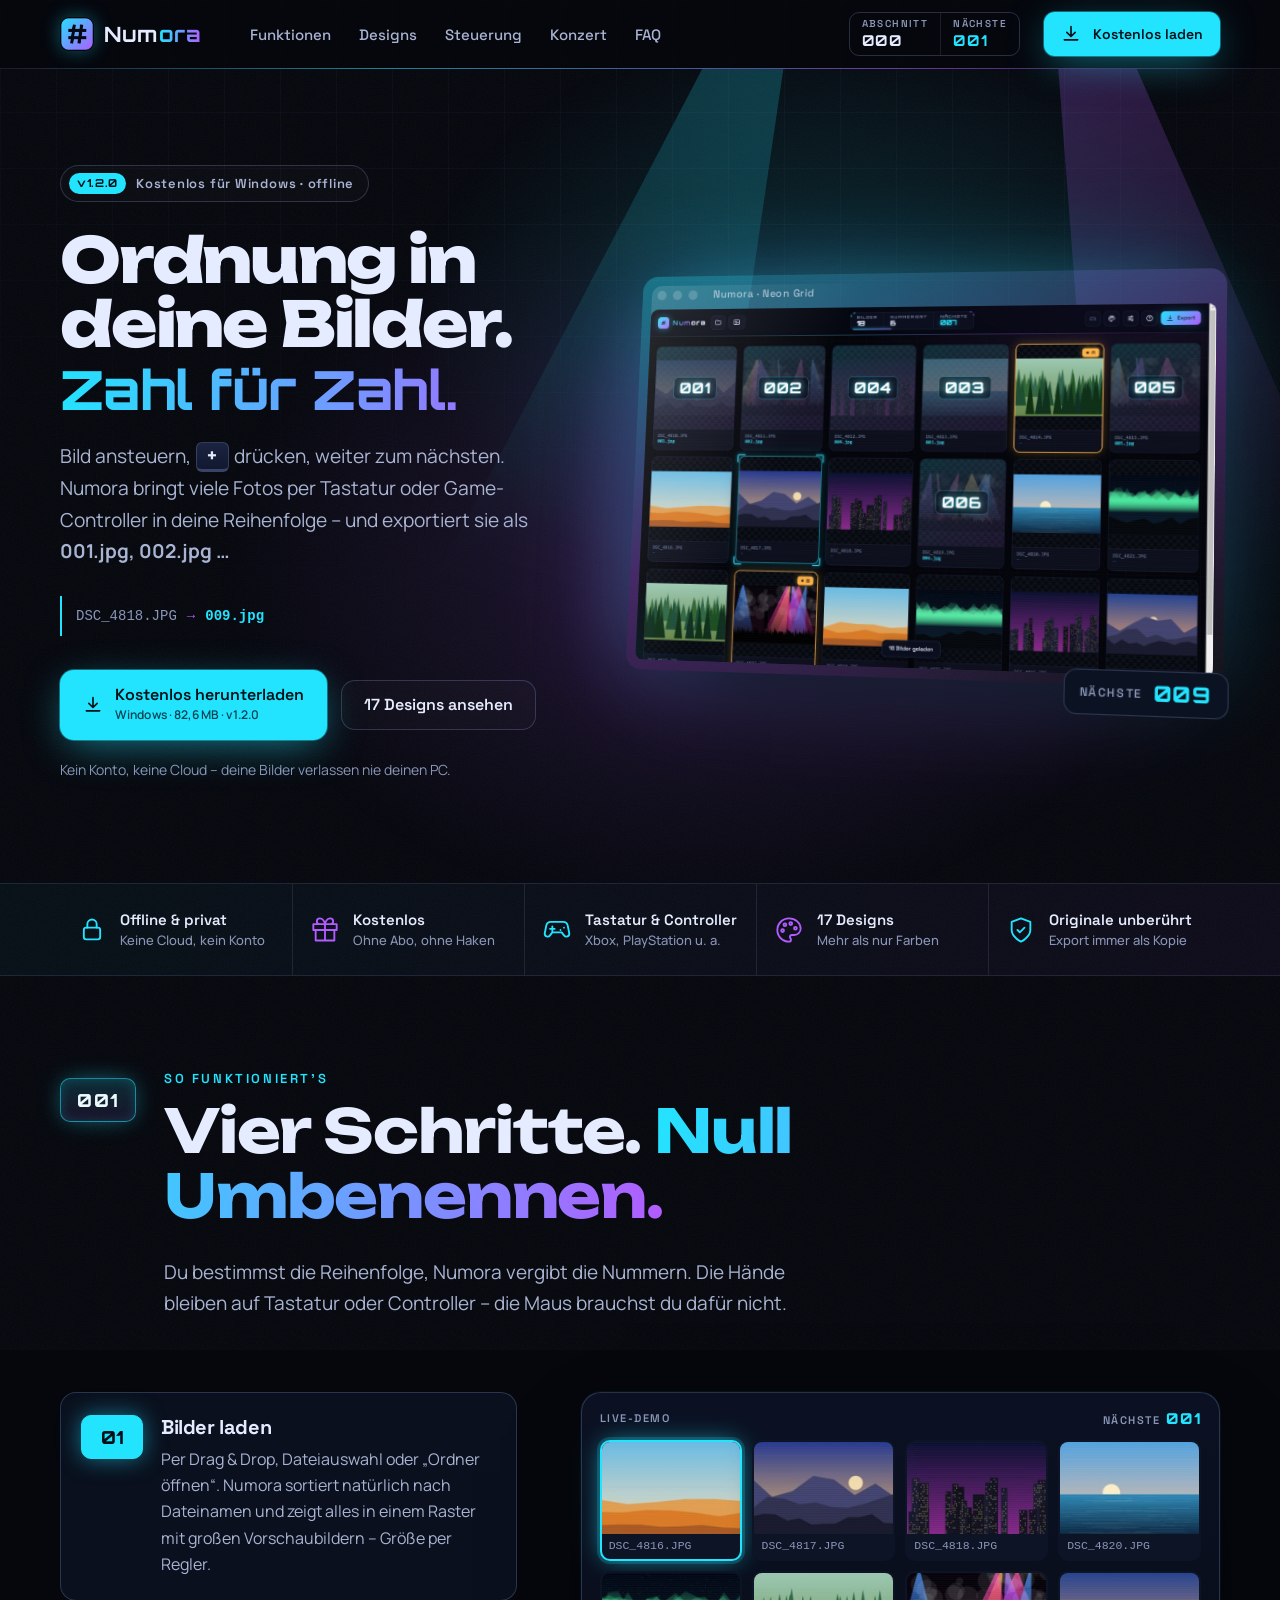
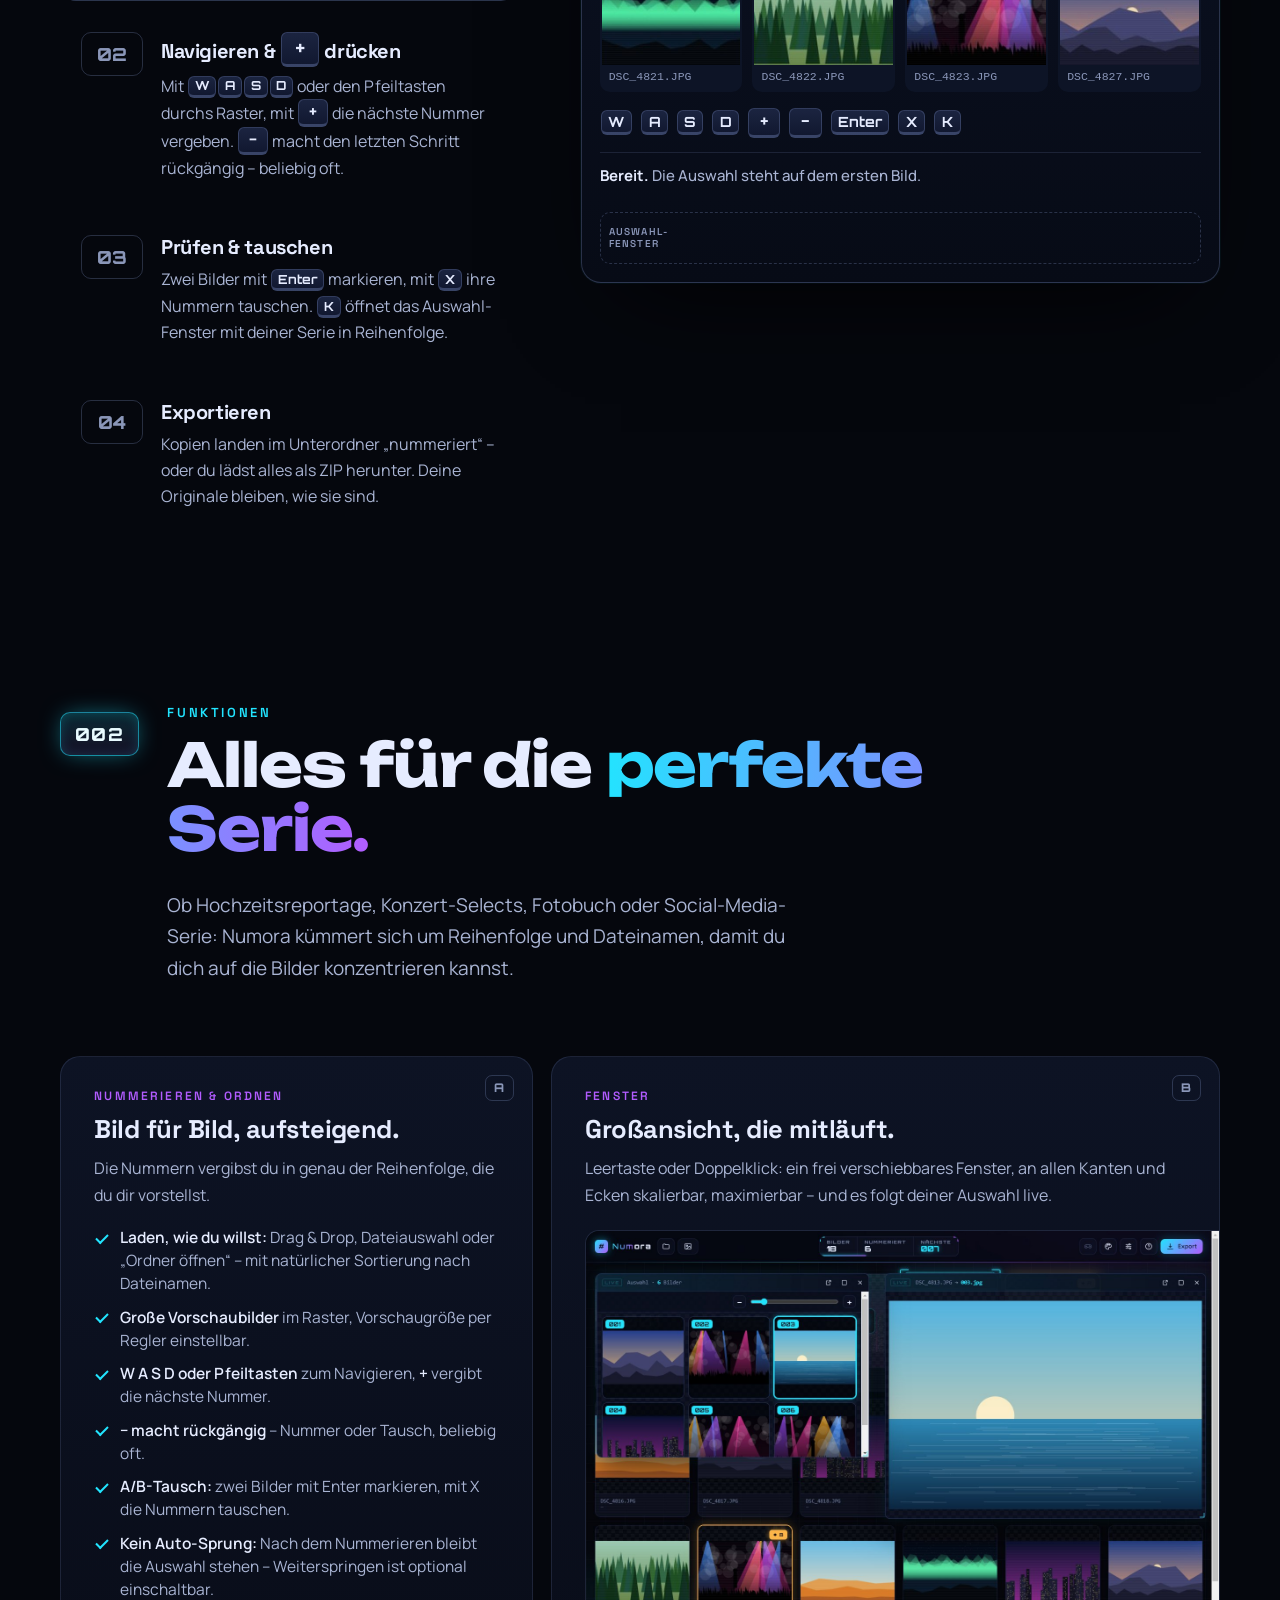
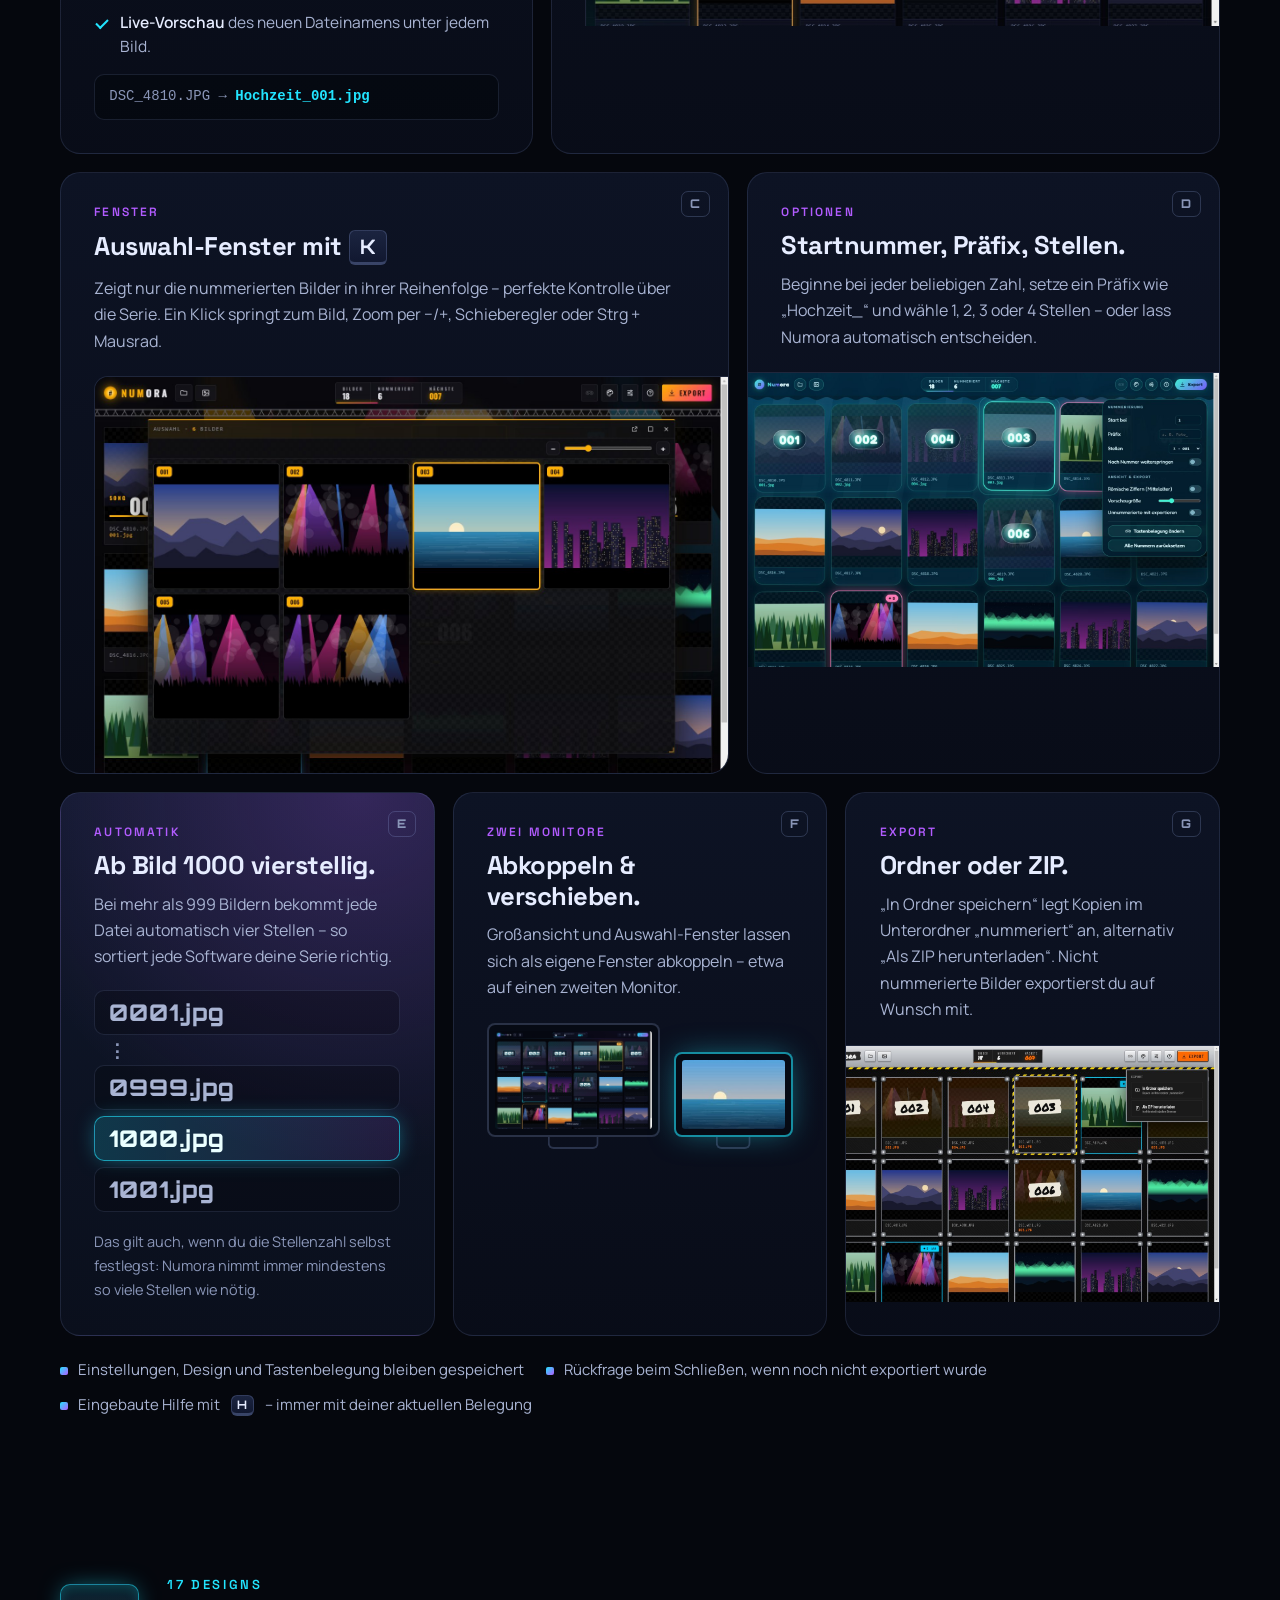
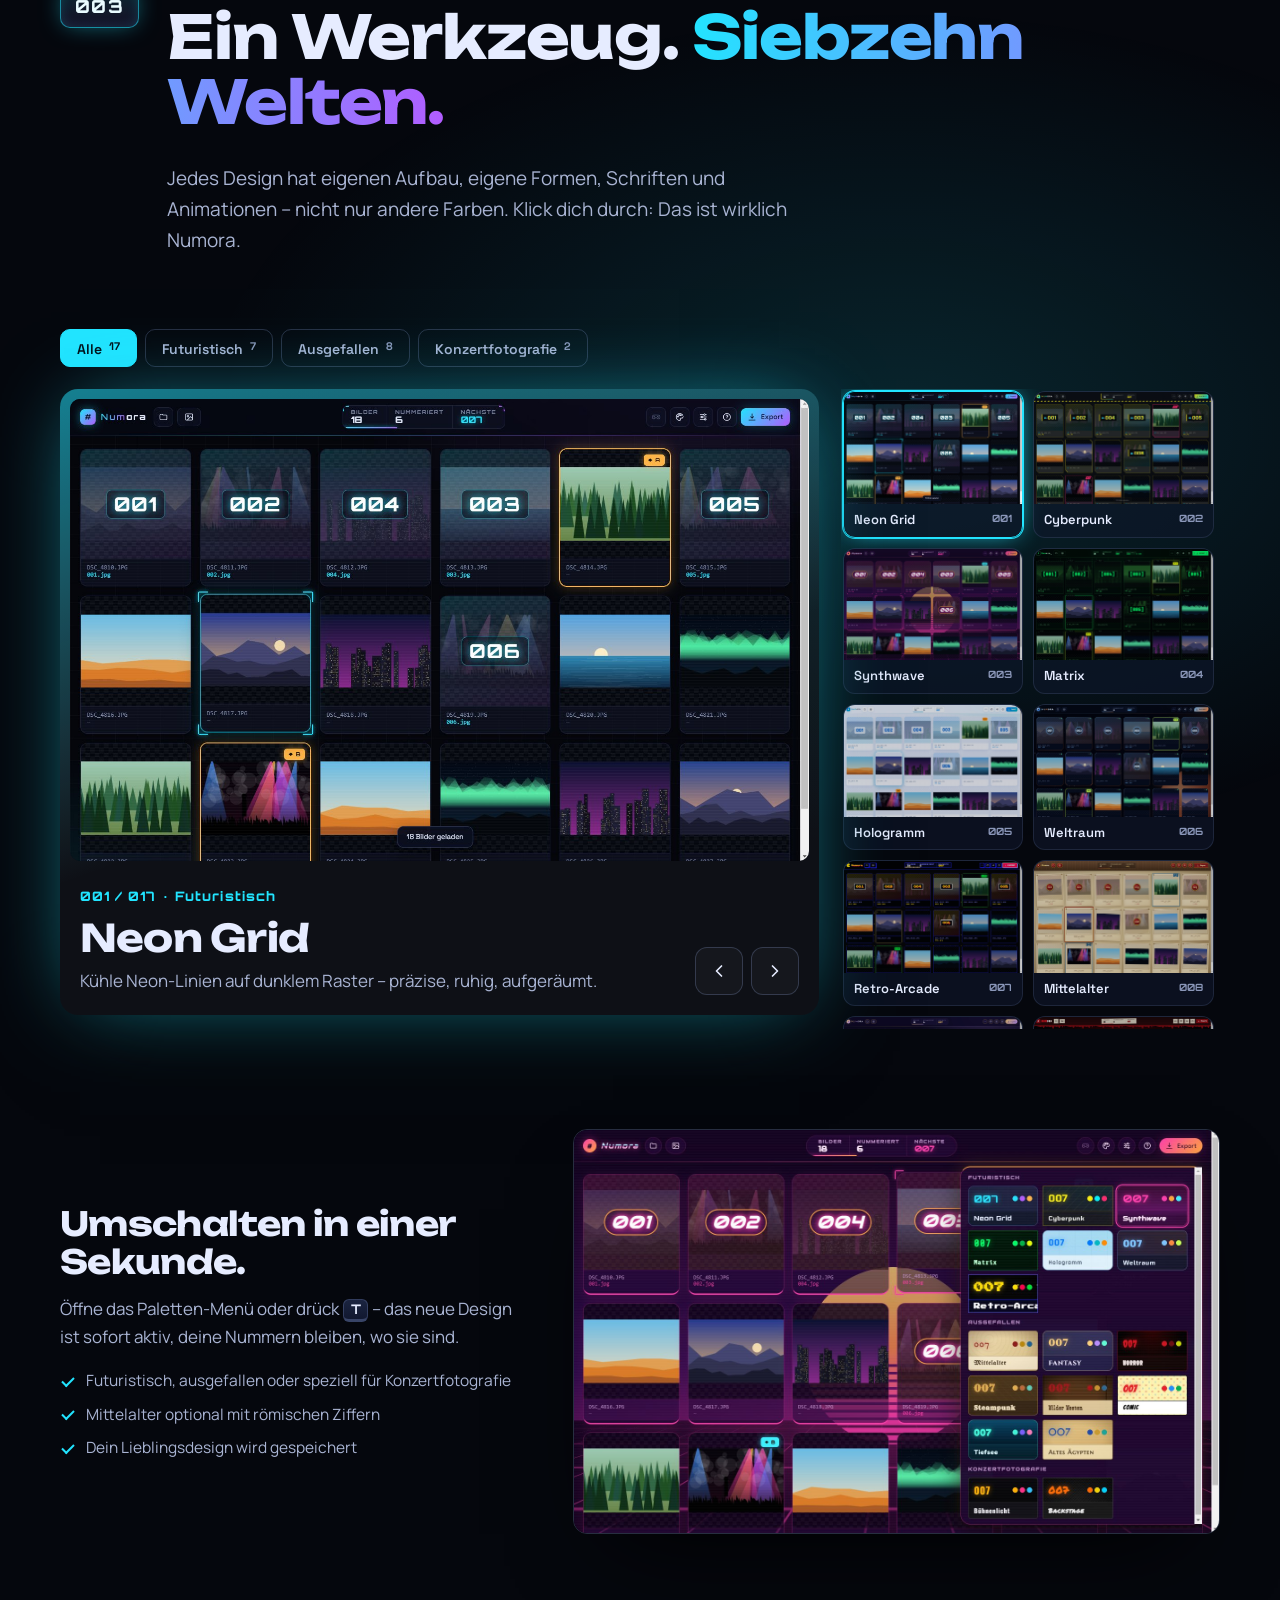
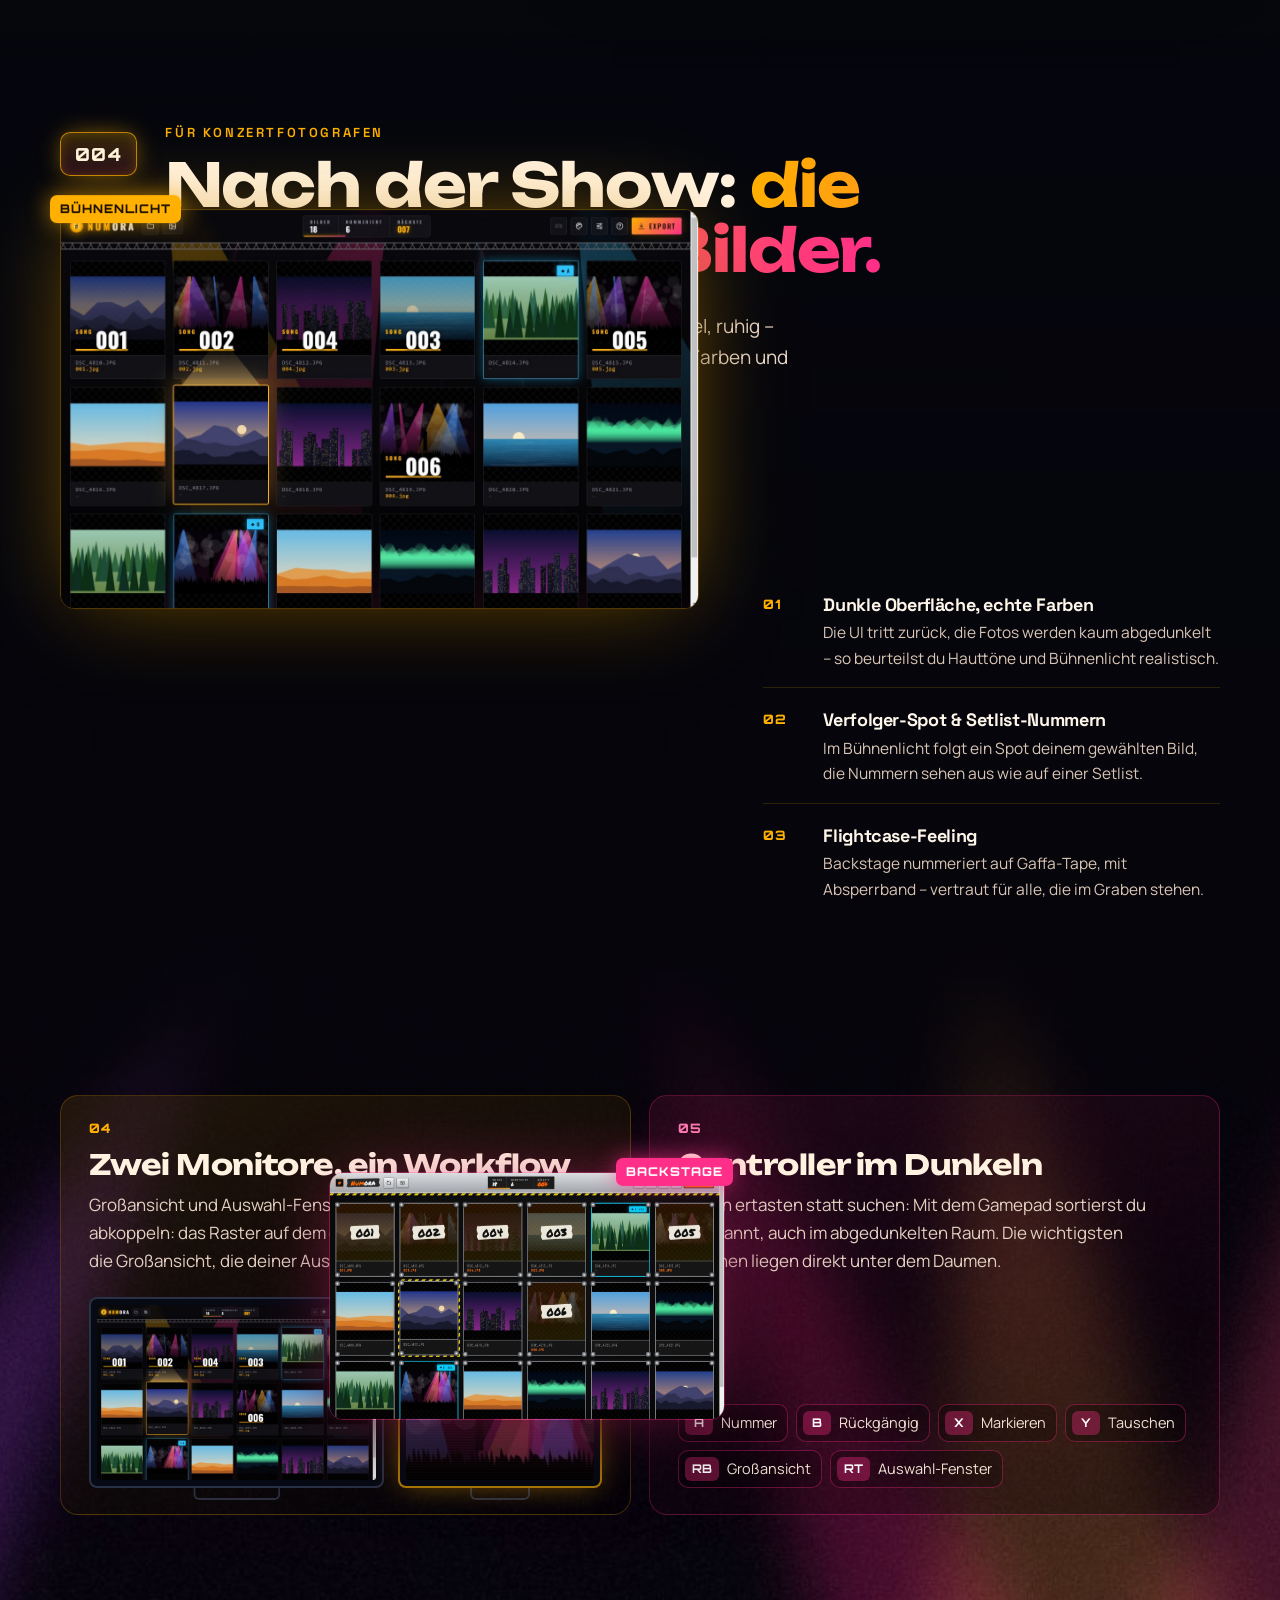
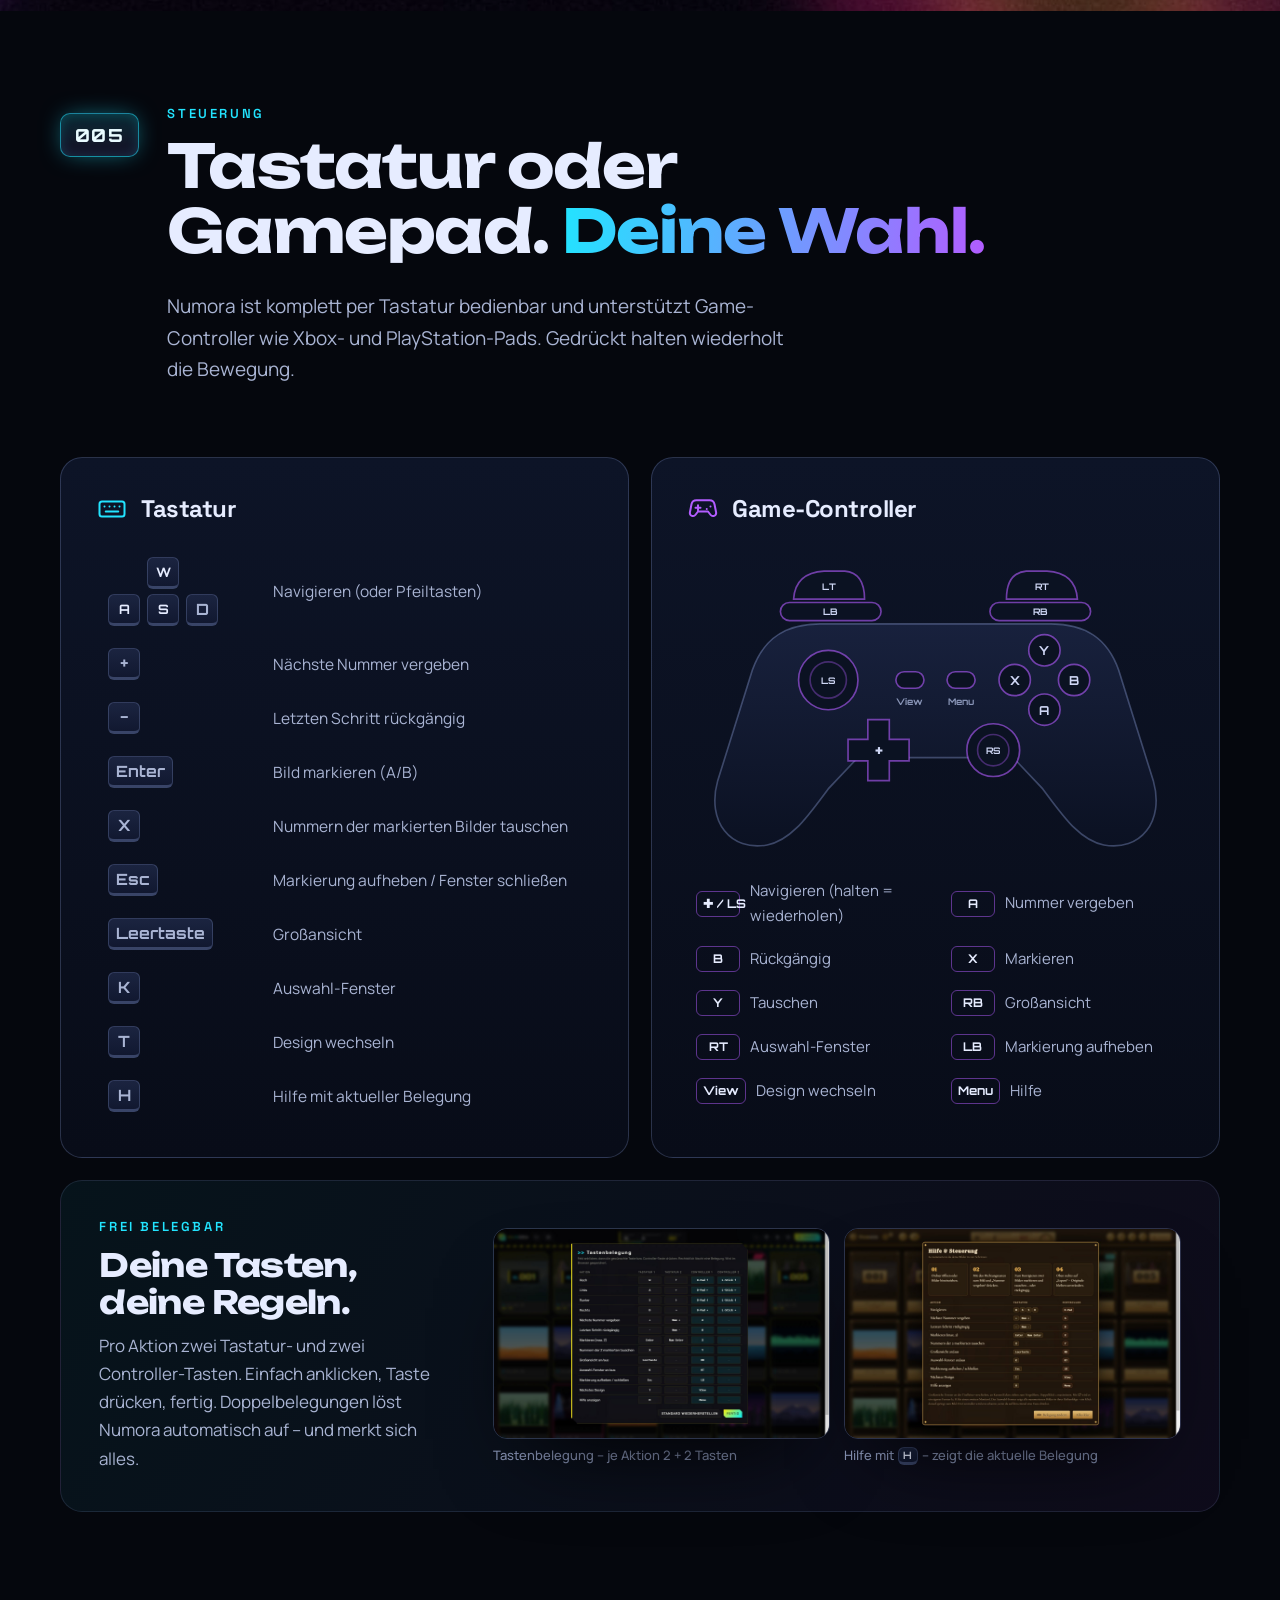
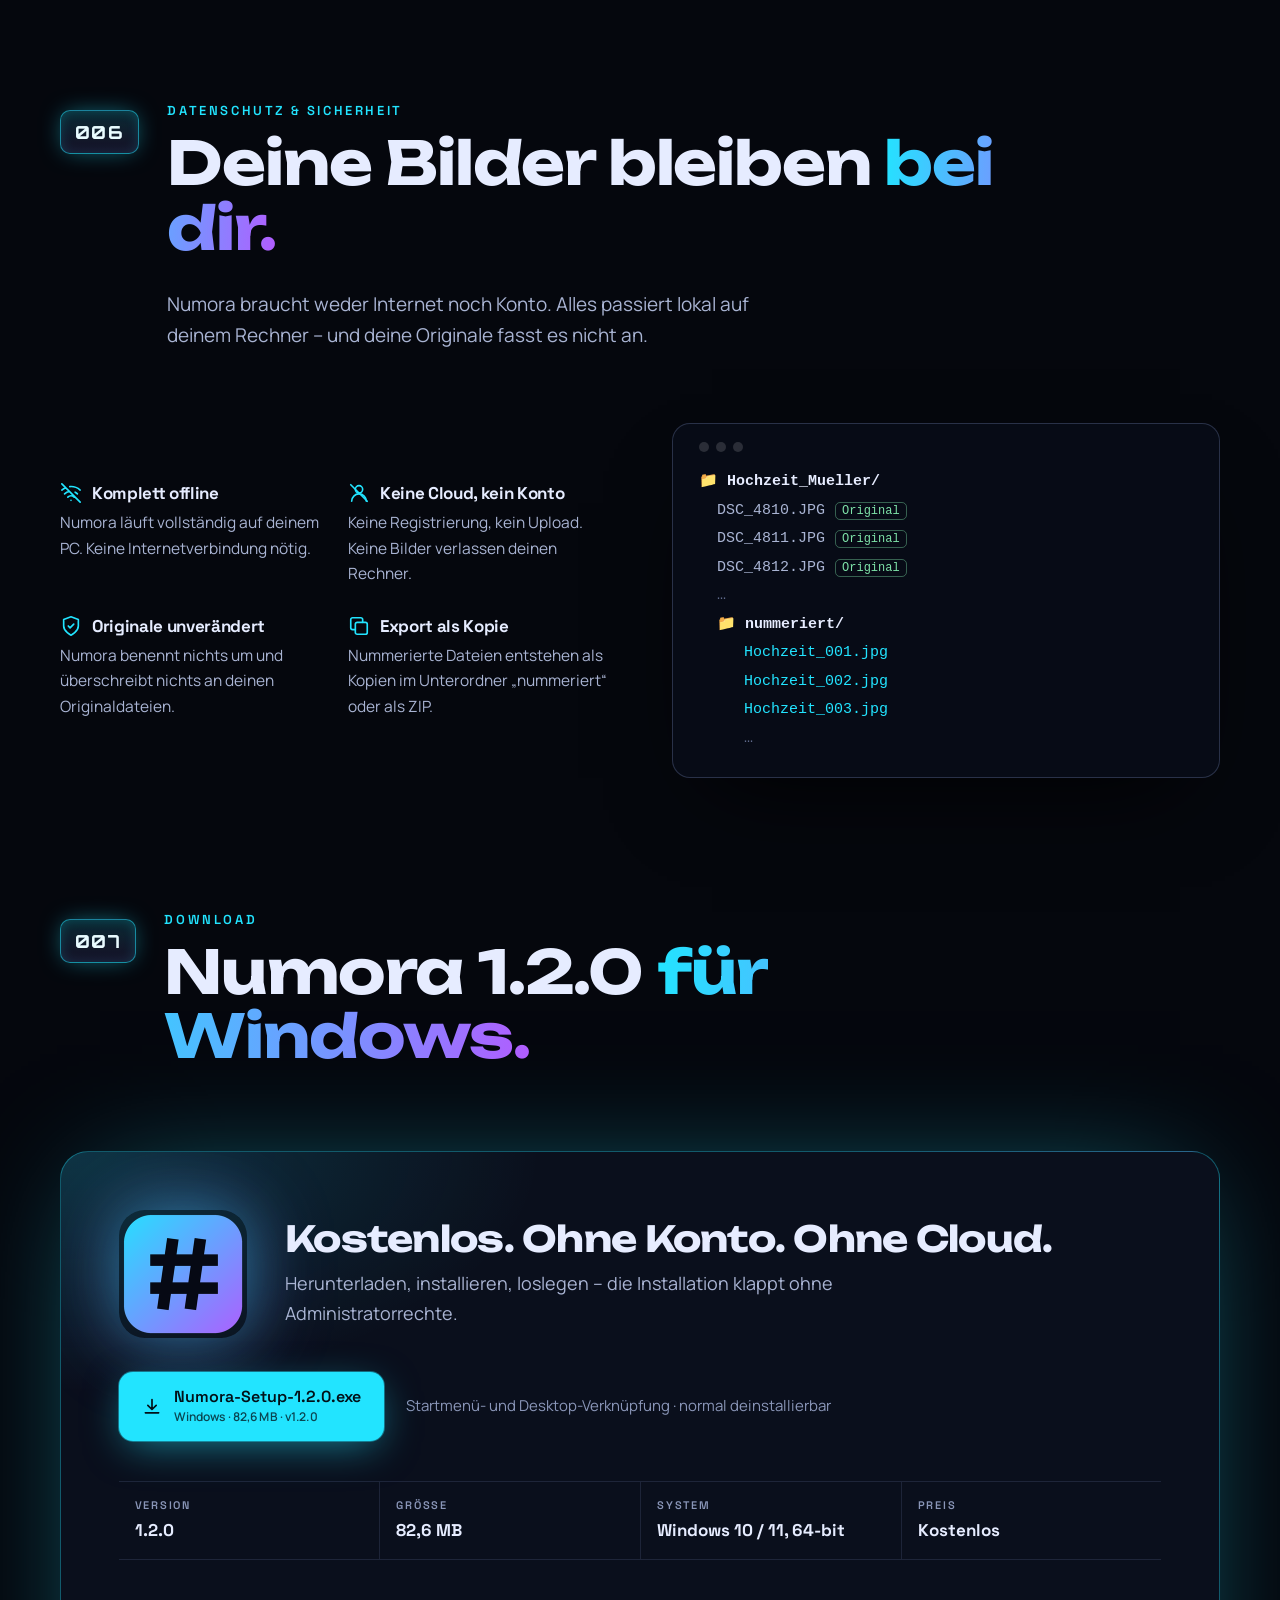
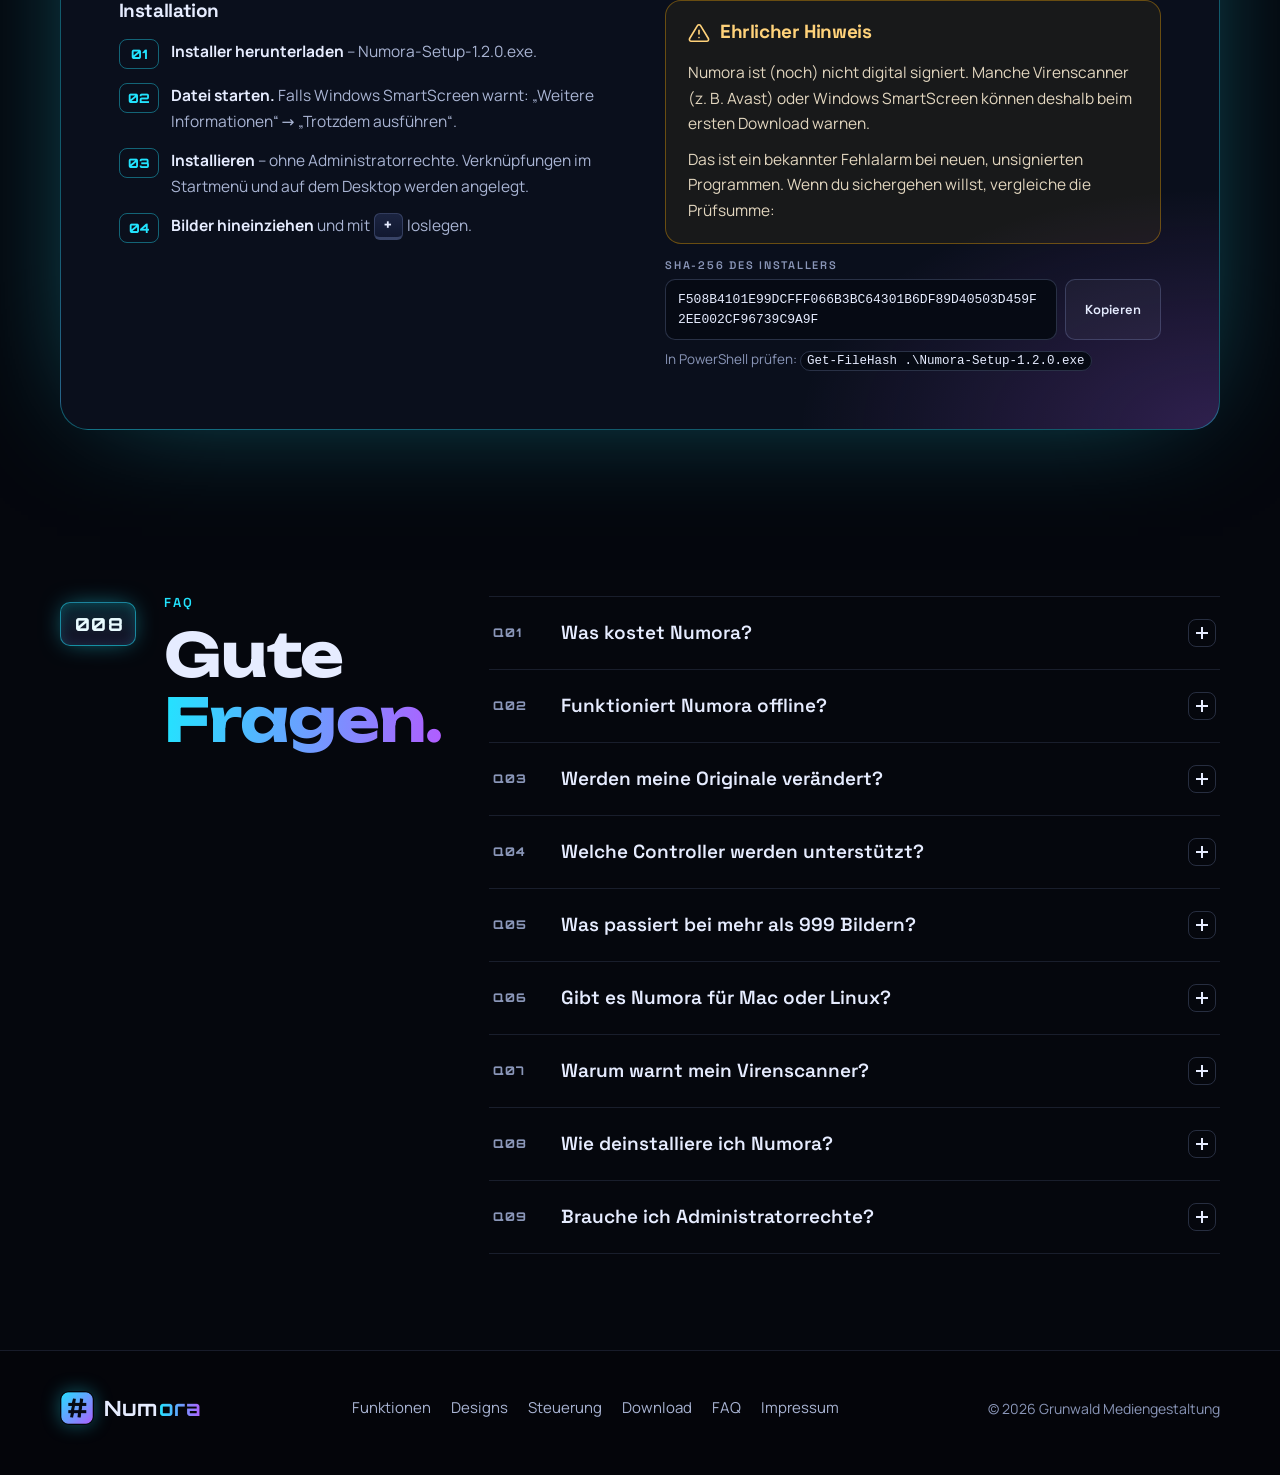
==== index.html @ a783e942 "Numora-Website mit Download und Design-Galerie Co-Authored-By: Claude Opus 5.5 <noreply@anthropic.co" ====
<!DOCTYPE html>
<html lang="de">
<head>
<meta charset="utf-8">
<meta name="viewport" content="width=device-width, initial-scale=1">
<title>Numora – Bilder per Tastatur & Controller nummerieren | Kostenlos für Windows</title>
<meta name="description" content="Numora bringt viele Bilder schnell per Tastatur oder Game-Controller in Reihenfolge und exportiert sie als 001.jpg, 002.jpg … Kostenlos, komplett offline, 17 Designs. Für Windows 10/11.">
<meta name="theme-color" content="#05070d">
<link rel="icon" type="image/png" href="assets/numora-icon.png">
<link rel="apple-touch-icon" href="assets/numora-icon.png">
<meta property="og:type" content="website">
<meta property="og:locale" content="de_DE">
<meta property="og:title" content="Numora – Ordnung in deine Bilder. Zahl für Zahl.">
<meta property="og:description" content="Bilder per Tastatur oder Game-Controller sortieren und durchnummerieren. Kostenlos, offline, 17 Designs – für Windows.">
<meta property="og:image" content="https://khoron-ip.github.io/numora/assets/screens/design-neon.jpg">
<meta property="og:image:width" content="1440">
<meta property="og:image:height" content="900">
<meta name="twitter:card" content="summary_large_image">
<link href="assets/fonts/fonts.css" rel="stylesheet">
<script>document.documentElement.classList.add('js')</script>
<style>
:root{
  --bg:#05070d; --bg2:#0a0f1c; --bg3:#0f1628;
  --ink:#e6ecff; --mute:#8a96b8; --mute2:#a9b4d3;
  --line:rgba(150,170,230,.14); --line2:rgba(150,170,230,.24);
  --cyan:#22e4ff; --lila:#b25cff; --amber:#ffb000; --mag:#ff2e88;
  --glass:rgba(16,24,44,.55);
  --f-disp:"Unbounded",system-ui,sans-serif;
  --f-head:"Space Grotesk",system-ui,sans-serif;
  --f-num:"Orbitron",ui-monospace,monospace;
  --f-body:"Manrope",system-ui,sans-serif;
  --wrap:1240px; --gut:clamp(16px,4vw,40px);
  --ease:cubic-bezier(.2,.8,.2,1);
}
*,*::before,*::after{box-sizing:border-box}
html{scroll-behavior:smooth;scroll-padding-top:84px;-webkit-text-size-adjust:100%}
body{margin:0;background:var(--bg);color:var(--ink);font:400 17px/1.65 var(--f-body);overflow-x:hidden;-webkit-font-smoothing:antialiased}
img{max-width:100%;height:auto;display:block}
a{color:inherit}
h1,h2,h3,h4{margin:0;font-weight:700;line-height:1.08;letter-spacing:-.02em}
p{margin:0}
ul,ol{margin:0;padding:0;list-style:none}
:focus-visible{outline:2px solid var(--cyan);outline-offset:3px;border-radius:6px}
.skip{position:absolute;left:-9999px;top:8px;background:var(--cyan);color:#001;padding:8px 14px;border-radius:8px;z-index:100;font-weight:700}
.skip:focus{left:12px}
.wrap{max-width:var(--wrap);margin:0 auto;padding:0 var(--gut)}
.sr{position:absolute;width:1px;height:1px;overflow:hidden;clip:rect(0 0 0 0);white-space:nowrap}

/* page atmosphere: fine grid + grain */
body::before{content:"";position:fixed;inset:0;pointer-events:none;z-index:0;
  background-image:linear-gradient(rgba(120,150,255,.045) 1px,transparent 1px),linear-gradient(90deg,rgba(120,150,255,.045) 1px,transparent 1px);
  background-size:56px 56px;mask-image:radial-gradient(ellipse 120% 80% at 50% 0%,#000 30%,transparent 85%)}
body::after{content:"";position:fixed;inset:-50%;pointer-events:none;z-index:1;opacity:.05;
  background-image:url("data:image/svg+xml,%3Csvg xmlns='http://www.w3.org/2000/svg' width='160' height='160'%3E%3Cfilter id='n'%3E%3CfeTurbulence type='fractalNoise' baseFrequency='.9' numOctaves='2' stitchTiles='stitch'/%3E%3C/filter%3E%3Crect width='100%25' height='100%25' filter='url(%23n)'/%3E%3C/svg%3E")}
main,header,footer{position:relative;z-index:2}

/* ---------- buttons ---------- */
.btn{display:inline-flex;align-items:center;gap:12px;text-decoration:none;font:600 16px/1 var(--f-head);border-radius:14px;padding:16px 22px;border:1px solid transparent;cursor:pointer;transition:transform .25s var(--ease),box-shadow .25s,background .25s,border-color .25s;white-space:nowrap}
.btn svg{width:20px;height:20px;flex:none}
.btn-dl{background:var(--cyan);color:#021018;box-shadow:0 0 0 1px rgba(34,228,255,.4),0 10px 40px -8px rgba(34,228,255,.55);position:relative;overflow:hidden}
.btn-dl::after{content:"";position:absolute;inset:0;background:linear-gradient(110deg,transparent 35%,rgba(255,255,255,.55) 50%,transparent 65%);transform:translateX(-120%);transition:transform .7s var(--ease)}
.btn-dl:hover{transform:translateY(-2px);box-shadow:0 0 0 1px rgba(34,228,255,.6),0 18px 50px -10px rgba(178,92,255,.7)}
.btn-dl:hover::after{transform:translateX(120%)}
.btn-dl:active{transform:translateY(0) scale(.98)}
.btn-dl .meta{display:block;font:600 12px/1.2 var(--f-body);opacity:.75;margin-top:5px;letter-spacing:.01em}
.btn-dl .lbl{display:flex;flex-direction:column;align-items:flex-start}
.btn-ghost{color:var(--ink);border-color:var(--line2);background:rgba(255,255,255,.02)}
.btn-ghost:hover{border-color:var(--lila);background:rgba(178,92,255,.08);transform:translateY(-2px)}
.btn-ghost:active{transform:none}

/* ---------- nav ---------- */
.nav{position:sticky;top:0;z-index:50;background:rgba(5,7,13,.86);border-bottom:1px solid var(--line)}
.nav::after{content:"";position:absolute;left:0;right:0;bottom:-1px;height:1px;background:linear-gradient(90deg,transparent,var(--cyan) 30%,var(--lila) 70%,transparent);opacity:.5}
.nav-in{display:flex;align-items:center;gap:24px;height:68px}
.logo{display:flex;align-items:center;gap:10px;text-decoration:none;font:700 21px/1 var(--f-num);letter-spacing:.04em}
.logo img{width:34px;height:34px;border-radius:9px;box-shadow:0 0 18px rgba(34,228,255,.35)}
.logo b{background:linear-gradient(90deg,var(--cyan),var(--lila));-webkit-background-clip:text;background-clip:text;color:transparent}
.nav-links{display:flex;gap:4px;margin-left:12px}
.nav-links a{text-decoration:none;font:500 15px/1 var(--f-head);color:var(--mute2);padding:10px 12px;border-radius:9px;transition:color .2s,background .2s}
.nav-links a:hover,.nav-links a.on{color:var(--ink);background:rgba(255,255,255,.05)}
.nav-links a.on{box-shadow:inset 0 -2px 0 var(--cyan)}
.counter{margin-left:auto;display:flex;border:1px solid var(--line2);border-radius:10px;overflow:hidden;font:600 10px/1 var(--f-head);letter-spacing:.14em;color:var(--mute);text-transform:uppercase}
.counter div{padding:6px 12px 7px}
.counter div+div{border-left:1px solid var(--line)}
.counter b{display:block;font:700 15px/1 var(--f-num);color:var(--ink);letter-spacing:.06em;margin-top:4px}
.counter .nx b{color:var(--cyan)}
.nav .btn{padding:11px 16px;font-size:14px;border-radius:11px}
.burger{display:none;margin-left:auto;background:none;border:1px solid var(--line2);color:var(--ink);border-radius:10px;width:44px;height:44px;cursor:pointer}
.burger span{display:block;width:18px;height:2px;background:currentColor;margin:4px auto;transition:transform .25s}
@media (max-width:1080px){.counter{display:none}.nav-in .btn{margin-left:auto}}
@media (max-width:880px){
  .js .nav-links{position:absolute;top:68px;left:0;right:0;flex-direction:column;background:#070a14;border-bottom:1px solid var(--line);padding:10px var(--gut) 18px;margin:0;display:none}
  .js .nav-links a{padding:14px 12px;font-size:17px}
  .js .nav.open .nav-links{display:flex}
  .js .burger{display:block;margin-left:0}
  .nav-in .btn{margin-left:auto}
  html:not(.js) .nav-in{flex-wrap:wrap;height:auto;padding-top:12px;padding-bottom:8px;row-gap:6px}
  html:not(.js) .nav-in>nav{order:3;width:100%}
  html:not(.js) .nav-links{margin:0;flex-wrap:wrap}
}
@media (max-width:440px){.nav .btn .t-long{display:none}.nav .btn{padding:11px 13px}.nav-in{gap:12px}}

/* ---------- section scaffolding & self-numbering ---------- */
section{position:relative}
.sec{padding:clamp(60px,7.5vw,100px) 0}
.sec-head{display:grid;grid-template-columns:auto 1fr;gap:10px 28px;align-items:start;margin-bottom:clamp(40px,6vw,72px);max-width:980px}
.sec-no{grid-row:span 2;font:800 clamp(15px,1.6vw,18px)/1 var(--f-num);letter-spacing:.08em;color:#e9fbff;padding:12px 14px;border-radius:10px;border:1px solid rgba(34,228,255,.55);background:linear-gradient(180deg,rgba(34,228,255,.16),rgba(178,92,255,.10));box-shadow:0 0 24px -6px rgba(34,228,255,.6),inset 0 0 12px rgba(34,228,255,.18);margin-top:6px;min-width:76px;text-align:center}
.js .sec-no{opacity:0;transform:translateY(-40px) scale(1.4)}
.js .sec-no.in{animation:stamp .7s var(--ease) forwards}
@keyframes stamp{0%{opacity:0;transform:translateY(-40px) scale(1.4)}60%{opacity:1;transform:translateY(3px) scale(.96)}100%{opacity:1;transform:none}}
.kicker{font:600 13px/1 var(--f-head);text-transform:uppercase;letter-spacing:.2em;color:var(--cyan);margin-bottom:14px;display:block}
.sec-head h2{font-family:var(--f-disp);font-size:clamp(32px,5vw,60px);font-weight:700}
.sec-head p{color:var(--mute2);font-size:clamp(17px,1.5vw,19px);max-width:640px;margin-top:18px}
@media (max-width:560px){.sec-head{grid-template-columns:minmax(0,1fr)}.sec-no{grid-row:auto;justify-self:start}}
.grad{background:linear-gradient(95deg,var(--cyan),var(--lila));-webkit-background-clip:text;background-clip:text;color:transparent}

.js .rv{opacity:0;transform:translateY(28px);transition:opacity .9s var(--ease),transform .9s var(--ease)}
.js .rv.in{opacity:1;transform:none}
.rv.d1{transition-delay:.08s}.rv.d2{transition-delay:.16s}.rv.d3{transition-delay:.24s}.rv.d4{transition-delay:.32s}

/* ---------- HERO ---------- */
.hero{padding:clamp(48px,8vw,96px) 0 clamp(60px,8vw,110px);overflow:hidden;--mx:65%;--my:30%}
.hero::before{content:"";position:absolute;inset:0;pointer-events:none;
  background:
    radial-gradient(600px 420px at var(--mx) var(--my),rgba(34,228,255,.16),transparent 70%),
    radial-gradient(700px 520px at calc(100% - var(--mx) + 20%) calc(var(--my) + 30%),rgba(178,92,255,.16),transparent 70%);
  transition:background .2s}
.beam{position:absolute;top:-120px;width:340px;height:900px;pointer-events:none;filter:blur(30px);opacity:.5;transform-origin:50% 0;mix-blend-mode:screen}
.beam.b1{left:48%;background:linear-gradient(180deg,rgba(34,228,255,.5),transparent 75%);clip-path:polygon(45% 0,55% 0,100% 100%,0 100%);transform:rotate(calc(18deg + var(--rot,0deg)))}
.beam.b2{left:70%;background:linear-gradient(180deg,rgba(178,92,255,.55),transparent 75%);clip-path:polygon(45% 0,55% 0,100% 100%,0 100%);transform:rotate(calc(-14deg - var(--rot,0deg)))}
.hero-grid{display:grid;grid-template-columns:minmax(0,11fr) minmax(0,13fr);gap:clamp(30px,4vw,56px);align-items:center;position:relative}
.eyebrow{display:inline-flex;align-items:center;gap:10px;font:600 13px/1 var(--f-head);letter-spacing:.06em;color:var(--mute2);border:1px solid var(--line2);border-radius:999px;padding:7px 14px 7px 8px;background:rgba(255,255,255,.02)}
.eyebrow i{font:700 11px/1 var(--f-num);font-style:normal;color:#021018;background:var(--cyan);padding:5px 8px;border-radius:999px;letter-spacing:.06em}
.hero h1{font-family:var(--f-disp);font-weight:800;font-size:clamp(38px,4.9vw,70px);line-height:1.02;letter-spacing:-.035em;margin:26px 0 24px}
.hero h1 .l2{display:block;font-family:var(--f-num);font-weight:800;letter-spacing:-.01em;font-size:.86em;margin-top:.12em}
.hero .lead{font-size:clamp(17px,1.5vw,20px);color:var(--mute2);max-width:520px}
.hero .lead kbd{font-size:1em;min-width:1.7em;height:1.55em;vertical-align:.05em}
.k.sym{font-family:var(--f-head);font-weight:700;font-size:1em}
.keys .k.sym,.kb li .k.sym{font-size:17px}
.ticker{margin:28px 0 34px;display:flex;align-items:center;gap:12px;font:500 14px/1 ui-monospace,Consolas,monospace;color:var(--mute);height:40px;border-left:2px solid var(--cyan);padding-left:14px;max-width:440px}
.ticker .win{position:relative;height:22px;overflow:hidden;flex:1}
.ticker .row{display:flex;gap:10px;align-items:center;height:22px;white-space:nowrap}
.ticker .row .to{color:var(--cyan);font-weight:700}
.ticker .row .ar{color:var(--lila)}
.js .ticker .rows{transition:transform .55s var(--ease)}
.cta-row{display:flex;flex-wrap:wrap;gap:14px;align-items:center}
.cta-note{margin-top:18px;font-size:14px;color:var(--mute)}

.stage{perspective:1600px;position:relative}
.frame{position:relative;border-radius:16px;padding:10px;background:linear-gradient(160deg,rgba(34,228,255,.35),rgba(178,92,255,.25) 50%,rgba(255,255,255,.04));
  transform:rotateY(-11deg) rotateX(6deg) rotateZ(.5deg);transform-style:preserve-3d;transition:transform .5s var(--ease);
  box-shadow:0 60px 120px -40px rgba(0,0,0,.9),0 0 90px -20px rgba(34,228,255,.45),-40px 40px 120px -40px rgba(178,92,255,.5)}
.frame-bar{display:flex;align-items:center;gap:7px;padding:4px 6px 10px}
.frame-bar span{width:10px;height:10px;border-radius:50%;background:rgba(255,255,255,.18)}
.frame-bar em{font:600 11px/1 var(--f-head);color:rgba(230,236,255,.6);font-style:normal;margin-left:10px;letter-spacing:.05em}
.frame .shot{position:relative;border-radius:8px;overflow:hidden;background:#0a0f1c}
.frame .shot img{width:100%}
.frame::after{content:"";position:absolute;inset:10px;border-radius:10px;pointer-events:none;background:linear-gradient(115deg,rgba(255,255,255,.14),transparent 30%)}
.drop{position:absolute;top:54.4%;width:9.4%;transform:translate(-50%,-50%);font:800 clamp(9px,1.45vw,21px)/1 var(--f-num);color:#eaffff;text-align:center;padding:.55em 0;border-radius:.45em;border:1px solid rgba(34,228,255,.75);background:rgba(8,20,32,.82);box-shadow:0 0 18px rgba(34,228,255,.65),inset 0 0 10px rgba(34,228,255,.25);letter-spacing:.04em}
.drop.d7{left:8.9%}.drop.d8{left:25.1%}.drop.d9{left:41.3%}
.js .drop{opacity:0;animation:fall 7.5s var(--ease) infinite}
.js .drop.d8{animation-delay:.6s}.js .drop.d9{animation-delay:1.2s}
@keyframes fall{0%{opacity:0;transform:translate(-50%,-260%) scale(1.5)}9%{opacity:1;transform:translate(-50%,-42%) scale(.95)}13%{transform:translate(-50%,-50%) scale(1)}78%{opacity:1;transform:translate(-50%,-50%)}88%,100%{opacity:0;transform:translate(-50%,-50%) scale(.9)}}
.next-chip{position:absolute;right:-6px;bottom:-26px;display:flex;align-items:center;gap:10px;background:#0b1222;border:1px solid var(--line2);border-radius:12px;padding:10px 14px;font:600 11px/1 var(--f-head);letter-spacing:.14em;text-transform:uppercase;color:var(--mute);box-shadow:0 20px 50px -20px #000;transform:translateZ(60px)}
.next-chip b{font:800 20px/1 var(--f-num);color:var(--cyan);letter-spacing:.04em}
@media (max-width:980px){
  .hero-grid{grid-template-columns:minmax(0,1fr)}
  .stage{margin-top:20px}
  .frame{transform:rotateX(8deg) rotateY(-6deg)}
}

/* ---------- benefits strip ---------- */
.perks{border-top:1px solid var(--line);border-bottom:1px solid var(--line);background:linear-gradient(90deg,rgba(34,228,255,.04),rgba(178,92,255,.05))}
.perks ul{display:grid;grid-template-columns:repeat(5,1fr)}
.perks li{display:flex;align-items:center;gap:14px;padding:26px 18px;font:600 15px/1.3 var(--f-head)}
.perks li+li{border-left:1px solid var(--line)}
.perks svg{width:28px;height:28px;flex:none;stroke:var(--cyan);fill:none;stroke-width:1.6;stroke-linecap:round;stroke-linejoin:round}
.perks li:nth-child(even) svg{stroke:var(--lila)}
.perks small{display:block;font:500 13px/1.3 var(--f-body);color:var(--mute);margin-top:3px}
@media (max-width:1080px){.perks ul{grid-template-columns:repeat(3,1fr)}.perks li:nth-child(4){border-left:0}.perks li:nth-child(n+4){border-top:1px solid var(--line)}}
@media (max-width:640px){.perks ul{grid-template-columns:repeat(2,minmax(0,1fr))}.perks li{padding:20px 10px}.perks li:nth-child(odd){border-left:0}.perks li:nth-child(4){border-left:1px solid var(--line)}.perks li:nth-child(n+3){border-top:1px solid var(--line)}.perks li:last-child{grid-column:span 2}}

/* ---------- how it works ---------- */
.how-grid{display:grid;grid-template-columns:minmax(0,5fr) minmax(0,7fr);gap:clamp(30px,5vw,70px);align-items:start}
.steps{counter-reset:s;display:grid;gap:8px}
.step{display:grid;grid-template-columns:62px 1fr;gap:18px;padding:22px 20px;border-radius:16px;border:1px solid transparent;transition:background .3s,border-color .3s}
.step.on{background:var(--glass);border-color:var(--line2)}
.step .n{font:800 18px/1 var(--f-num);color:var(--mute);border:1px solid var(--line2);border-radius:10px;height:44px;display:grid;place-items:center;transition:all .3s}
.step.on .n{color:#021018;background:var(--cyan);border-color:var(--cyan);box-shadow:0 0 22px rgba(34,228,255,.5)}
.step h3{font:700 20px/1.25 var(--f-head);margin-bottom:6px}
.step p{color:var(--mute2);font-size:16px}
.k{display:inline-grid;place-items:center;min-width:1.9em;height:1.75em;padding:0 .45em;font:700 .78em/1 var(--f-num);color:var(--ink);background:linear-gradient(180deg,#1b2440,#111830);border:1px solid var(--line2);border-bottom-width:3px;border-radius:6px;vertical-align:.1em;margin:0 1px}

.demo{position:sticky;top:96px;border-radius:20px;border:1px solid var(--line2);background:linear-gradient(180deg,#0b1122,#070b16);padding:18px;box-shadow:0 40px 100px -40px rgba(0,0,0,.9),0 0 0 1px rgba(34,228,255,.05)}
.demo-top{display:flex;justify-content:space-between;align-items:center;margin-bottom:14px;font:600 11px/1 var(--f-head);letter-spacing:.14em;text-transform:uppercase;color:var(--mute)}
.demo-top b{font:800 15px/1 var(--f-num);color:var(--cyan);letter-spacing:.06em;margin-left:6px}
.demo-grid{display:grid;grid-template-columns:repeat(4,1fr);gap:10px}
.tile{position:relative;border-radius:10px;overflow:hidden;border:2px solid transparent;transition:border-color .2s,box-shadow .2s,transform .2s;background:#0d1426}
.tile img{aspect-ratio:3/2;object-fit:cover;width:100%}
.tile .num{position:absolute;inset:auto 0 0 0;top:0;display:grid;place-items:center;pointer-events:none}
.tile .num span{font:800 clamp(13px,1.8vw,22px)/1 var(--f-num);padding:.45em .6em;border-radius:8px;background:rgba(6,14,26,.85);border:1px solid rgba(34,228,255,.7);box-shadow:0 0 14px rgba(34,228,255,.5);color:#eaffff;animation:pop .35s var(--ease)}
@keyframes pop{0%{transform:scale(1.8) translateY(-14px);opacity:0}100%{transform:none;opacity:1}}
.tile.cur{border-color:var(--cyan);box-shadow:0 0 0 3px rgba(34,228,255,.18),0 0 26px -4px rgba(34,228,255,.7)}
.tile .mk{position:absolute;top:6px;right:6px;font:800 10px/1 var(--f-num);color:#1a1000;background:var(--amber);padding:4px 6px;border-radius:5px}
.tile.ma,.tile.mb{border-color:var(--amber)}
.tile .fn{display:block;font:500 11.5px/1 ui-monospace,Consolas,monospace;color:var(--mute);padding:6px 7px 7px}
.tile .fn b{color:var(--cyan);font-weight:700}
.keys{display:flex;flex-wrap:wrap;gap:7px;margin-top:16px;align-items:center}
.keys .k{font-size:14px;transition:all .15s}
.keys .k.down{background:var(--cyan);color:#021018;border-color:var(--cyan);transform:translateY(2px);border-bottom-width:1px;box-shadow:0 0 18px rgba(34,228,255,.7)}
.keys .k.wide{min-width:4.2em}
.caption{margin-top:14px;min-height:48px;font:500 15px/1.45 var(--f-body);color:var(--mute2);border-top:1px solid var(--line);padding-top:12px}
.caption b{color:var(--ink)}
.strip{display:flex;gap:6px;margin-top:12px;padding:8px;border:1px dashed var(--line2);border-radius:10px;min-height:52px;align-items:center;transition:border-color .3s,box-shadow .3s}
.strip.pulse{border-color:var(--amber);box-shadow:0 0 0 3px rgba(255,176,0,.15)}
.strip .lab{font:600 10px/1.2 var(--f-head);letter-spacing:.12em;text-transform:uppercase;color:var(--mute);margin-right:6px;width:70px}
.strip figure{margin:0;position:relative;width:54px;border-radius:5px;overflow:hidden;flex:none}
.strip figure img{aspect-ratio:3/2;object-fit:cover}
.strip figure figcaption{position:absolute;inset:0;display:grid;place-items:center;font:800 10px/1 var(--f-num);color:#fff;background:rgba(0,0,0,.35);text-shadow:0 0 6px #000}
@media (max-width:980px){.how-grid{grid-template-columns:minmax(0,1fr)}.demo{position:relative;top:0}}
@media (max-width:520px){.demo-grid{gap:6px}.tile .fn{display:none}.demo{padding:12px}}

/* ---------- features bento ---------- */
.bento{display:grid;grid-template-columns:repeat(12,1fr);gap:18px}
.cell{position:relative;border-radius:20px;border:1px solid var(--line);background:linear-gradient(180deg,rgba(16,24,44,.75),rgba(10,15,28,.75));padding:clamp(22px,2.6vw,34px);overflow:hidden;isolation:isolate}
.cell h3{font:700 clamp(21px,2vw,26px)/1.2 var(--f-head);margin-bottom:10px}
.cell p{color:var(--mute2);font-size:16px}
.cell .tag{position:absolute;top:18px;right:18px;font:800 12px/1 var(--f-num);color:var(--mute);border:1px solid var(--line2);border-radius:7px;padding:6px 8px;letter-spacing:.06em;transition:all .3s}
.cell:hover .tag{color:#021018;background:var(--cyan);border-color:var(--cyan)}
.cell .grp{font:600 12px/1 var(--f-head);text-transform:uppercase;letter-spacing:.18em;color:var(--lila);display:block;margin-bottom:12px}
.ticks{display:grid;gap:10px;margin-top:18px}
.ticks li{position:relative;padding-left:26px;color:var(--mute2);font-size:15.5px;line-height:1.5}
.ticks li::before{content:"";position:absolute;left:2px;top:.5em;width:12px;height:7px;border-left:2px solid var(--cyan);border-bottom:2px solid var(--cyan);transform:rotate(-45deg)}
.ticks li strong{color:var(--ink);font-weight:600}
.c-num{grid-column:span 5}
.c-big{grid-column:span 7}
.c-sel{grid-column:span 7}
.c-opt{grid-column:span 5}
.c-four{grid-column:span 4}
.c-dock{grid-column:span 4}
.c-exp{grid-column:span 4}
.cell .pic{margin:22px calc(-1*clamp(22px,2.6vw,34px)) calc(-1*clamp(22px,2.6vw,34px));border-top:1px solid var(--line);overflow:hidden}
.cell .pic img{width:100%;transition:transform 1.2s var(--ease)}
.cell:hover .pic img{transform:scale(1.035)}
.c-big .pic,.c-sel .pic{margin-left:0;border-left:1px solid var(--line);border-top-left-radius:14px}
.c-opt .pic img{object-fit:cover;object-position:100% 0;aspect-ratio:16/10}
.c-exp .pic img{object-fit:cover;object-position:100% 0;aspect-ratio:16/11}
.c-four{background:radial-gradient(circle at 80% 0%,rgba(178,92,255,.22),transparent 60%),linear-gradient(180deg,#10182c,#0a0f1c)}
.c-four{display:flex;flex-direction:column}
.seq{display:grid;gap:6px;margin:20px 0 18px;font:800 clamp(18px,1.8vw,24px)/1 var(--f-num);letter-spacing:.04em}
.seq li{padding:10px 14px;border-radius:10px;border:1px solid var(--line);background:rgba(0,0,0,.25);color:var(--mute2)}
.seq li.gap{border:0;background:none;padding:0 14px;color:var(--mute);font-size:.8em}
.seq li.hot{color:#eaffff;border-color:rgba(34,228,255,.6);background:linear-gradient(90deg,rgba(34,228,255,.18),rgba(178,92,255,.12));box-shadow:0 0 22px -6px rgba(34,228,255,.6)}
.c-four .note{margin-top:auto;font-size:14.5px;color:var(--mute)}
.bigdigits .dim{color:var(--mute);font-size:.45em}
.fname{display:block;margin-top:16px;font:500 14px/1.4 ui-monospace,Consolas,monospace;color:var(--mute);padding:12px 14px;border-radius:10px;background:rgba(0,0,0,.3);border:1px solid var(--line)}
.fname b{color:var(--cyan)}
.monitors{display:flex;gap:14px;margin-top:22px;align-items:flex-end;justify-content:center}
.mon{position:relative;border:2px solid var(--line2);border-radius:8px;background:#060a14;padding:6px}
.mon::after{content:"";position:absolute;left:50%;bottom:-14px;width:30%;height:12px;transform:translateX(-50%);border:2px solid var(--line2);border-top:0;border-radius:0 0 6px 6px}
.mon img{border-radius:3px}
.mon.m1{width:58%}.mon.m2{width:40%;border-color:rgba(34,228,255,.6);box-shadow:0 0 30px -6px rgba(34,228,255,.5)}
.mini-list{display:flex;flex-wrap:wrap;gap:10px 22px;margin-top:22px;color:var(--mute2);font-size:15px}
.mini-list li{display:flex;align-items:center;gap:10px}
.mini-list li::before{content:"";width:8px;height:8px;border-radius:2px;background:linear-gradient(135deg,var(--cyan),var(--lila));flex:none}
@media (max-width:1080px){.c-num{grid-column:span 12}.c-big,.c-sel,.c-opt{grid-column:span 12}.c-four,.c-dock,.c-exp{grid-column:span 6}.c-exp{grid-column:span 12}}
@media (max-width:680px){.bento{gap:14px}.c-four,.c-dock,.c-exp{grid-column:span 12}.c-big .pic,.c-sel .pic{margin-left:calc(-1*clamp(22px,2.6vw,34px));border-left:0;border-radius:0}}

/* ---------- designs gallery ---------- */
.designs{--acc:#22e4ff;background:radial-gradient(1000px 600px at 70% 30%,color-mix(in srgb,var(--acc) 14%,transparent),transparent 70%);transition:background .6s}
.filters{display:flex;flex-wrap:wrap;gap:8px;margin-bottom:22px}
.filters button{font:600 14px/1 var(--f-head);color:var(--mute2);background:transparent;border:1px solid var(--line2);padding:11px 16px;border-radius:10px;cursor:pointer;transition:all .2s}
.filters button sup{font:700 11px/1 var(--f-head);margin-left:7px;color:var(--mute);vertical-align:.35em}
.filters button:hover{color:var(--ink);border-color:var(--mute)}
.filters button[aria-pressed="true"]{color:#021018;background:var(--acc);border-color:var(--acc)}
.filters button[aria-pressed="true"] sup{color:#021018}
.gal{display:grid;grid-template-columns:minmax(0,8fr) minmax(0,4fr);gap:22px;align-items:start}
.preview{position:relative;border-radius:18px;padding:10px;background:linear-gradient(160deg,color-mix(in srgb,var(--acc) 55%,transparent),rgba(255,255,255,.04) 55%);box-shadow:0 0 80px -20px color-mix(in srgb,var(--acc) 60%,transparent),0 40px 100px -40px #000;transition:box-shadow .6s,background .6s}
.preview .shot{position:relative;border-radius:10px;overflow:hidden;aspect-ratio:16/10;background:#0a0f1c}
.preview .shot img{position:absolute;inset:0;width:100%;height:100%;object-fit:cover;transition:opacity .45s ease,transform .7s var(--ease)}
.preview .shot img.out{opacity:0;transform:scale(1.03)}
.pv-info{display:flex;flex-wrap:wrap;justify-content:space-between;gap:16px 24px;align-items:end;padding:20px 10px 10px}
.pv-info .idx{font:800 13px/1 var(--f-num);color:var(--acc);letter-spacing:.08em;transition:color .6s}
.pv-info h3{font:700 clamp(26px,3vw,38px)/1.1 var(--f-disp);margin:8px 0 8px}
.pv-info p{color:var(--mute2);max-width:520px}
.pv-nav{display:flex;gap:8px}
.pv-nav button{width:48px;height:48px;border-radius:12px;border:1px solid var(--line2);background:rgba(255,255,255,.03);color:var(--ink);cursor:pointer;display:grid;place-items:center;transition:all .2s}
.pv-nav button:hover{border-color:var(--acc);color:var(--acc)}
.pv-nav button:active{transform:scale(.95)}
.pv-nav svg{width:20px;height:20px;fill:none;stroke:currentColor;stroke-width:2;stroke-linecap:round;stroke-linejoin:round}
.thumbs{display:grid;grid-template-columns:repeat(2,minmax(0,1fr));gap:10px;max-height:640px;overflow:auto;padding:2px 6px 2px 2px;scrollbar-width:thin;scrollbar-color:#2a3558 transparent}
.thumb{all:unset;box-sizing:border-box;cursor:pointer;border-radius:12px;border:1px solid var(--line);background:rgba(16,24,44,.6);overflow:hidden;transition:border-color .2s,transform .2s,box-shadow .2s;display:block}
.thumb img{aspect-ratio:16/10;object-fit:cover;width:100%;opacity:.82;transition:opacity .2s}
.thumb span{display:flex;justify-content:space-between;gap:6px;padding:8px 10px 9px;font:600 13px/1.2 var(--f-head)}
.thumb span i{font:700 10px/1.2 var(--f-num);font-style:normal;color:var(--mute)}
.thumb:hover{transform:translateY(-2px);border-color:var(--line2)}
.thumb:hover img{opacity:1}
.thumb:focus-visible{outline:2px solid var(--acc);outline-offset:2px}
.thumb[aria-current="true"]{border-color:var(--acc);box-shadow:0 0 0 1px var(--acc),0 0 24px -6px var(--acc)}
.thumb[aria-current="true"] img{opacity:1}
.thumb[hidden]{display:none}
.switch-note{display:grid;grid-template-columns:minmax(0,5fr) minmax(0,7fr);gap:clamp(24px,4vw,56px);align-items:center;margin-top:clamp(60px,8vw,100px)}
.switch-note h3{font:700 clamp(24px,2.6vw,34px)/1.15 var(--f-disp);margin-bottom:14px}
.switch-note p{color:var(--mute2)}
.switch-note .ticks{margin-top:18px}
.tiltwrap{perspective:1200px;min-width:0}
.tilt img{width:100%}
.tilt{border-radius:14px;overflow:hidden;border:1px solid var(--line2);box-shadow:0 40px 90px -40px #000;transition:transform .4s var(--ease);transform-style:preserve-3d;will-change:transform}
@media (max-width:980px){.gal,.switch-note{grid-template-columns:minmax(0,1fr)}.thumbs{grid-template-columns:repeat(4,1fr);max-height:none}}
@media (max-width:640px){.thumbs{grid-template-columns:repeat(2,1fr)}.thumb span{font-size:12px}}

/* ---------- concert ---------- */
.concert{overflow:hidden;color:#fff2e0}
.concert .bgimg{position:absolute;left:0;right:0;top:-10%;bottom:-10%;background:url("assets/concert-stage.jpg") center top/cover no-repeat;opacity:.85}
.concert::before{content:"";position:absolute;inset:0;z-index:1;background:linear-gradient(180deg,transparent,rgba(8,4,10,.25) 30%,rgba(8,4,10,.5) 70%,transparent)}
.concert .wrap{position:relative;z-index:2}
.concert .kicker{color:var(--amber)}
.concert .sec-no{color:#fff4dc;border-color:rgba(255,176,0,.7);background:linear-gradient(180deg,rgba(255,176,0,.2),rgba(255,46,136,.12));box-shadow:0 0 26px -6px rgba(255,176,0,.7),inset 0 0 12px rgba(255,176,0,.2)}
.concert .sec-head p{color:#e8d6c8}
.concert .grad{background-image:linear-gradient(95deg,var(--amber),var(--mag))}
.c-grid{display:grid;grid-template-columns:minmax(0,7fr) minmax(0,5fr);gap:clamp(30px,5vw,70px);align-items:center}
.c-shots{position:relative;padding-bottom:22%}
.c-shots .s1{position:relative;z-index:2;transform:rotate(-2deg)}
.c-shots .s2{position:absolute;width:62%;right:-4%;bottom:0;z-index:3;transform:rotate(3deg)}
.c-shots .tilt{border-color:rgba(255,176,0,.35)}
.c-shots .s1 .tilt{box-shadow:0 0 90px -20px rgba(255,176,0,.55),0 40px 90px -30px #000}
.c-shots .s2 .tilt{box-shadow:0 0 80px -20px rgba(255,46,136,.6),0 40px 90px -30px #000;border-color:rgba(255,46,136,.45)}
.c-label{position:absolute;z-index:4;font:800 12px/1 var(--f-num);letter-spacing:.08em;padding:8px 10px;border-radius:7px;color:#1a0f00;background:var(--amber);box-shadow:0 0 22px rgba(255,176,0,.6)}
.c-label.l1{left:-10px;top:-14px}
.c-label.l2{right:-8px;top:-14px;background:var(--mag);color:#fff;box-shadow:0 0 22px rgba(255,46,136,.6)}
.c-list{display:grid;gap:4px}
.c-list li{display:grid;grid-template-columns:44px 1fr;gap:16px;padding:16px 0;border-bottom:1px solid rgba(255,176,0,.16)}
.c-list li:last-child{border-bottom:0}
.c-list .ix{font:800 13px/1 var(--f-num);color:var(--amber);padding-top:5px;letter-spacing:.06em}
.c-list h3{font:700 18px/1.3 var(--f-head);margin-bottom:4px;color:#fff6ea}
.c-list p{color:#d9c6b6;font-size:15.5px}
.c-dark{margin-top:clamp(50px,6vw,80px);display:grid;grid-template-columns:repeat(2,1fr);gap:18px}
.c-dark article{border-radius:18px;padding:26px 28px;border:1px solid rgba(255,176,0,.22);background:linear-gradient(160deg,rgba(255,176,0,.10),rgba(0,0,0,.35))}
.c-dark article:nth-child(2){border-color:rgba(255,46,136,.28);background:linear-gradient(160deg,rgba(255,46,136,.10),rgba(0,0,0,.35))}
.c-dark h3{font:700 clamp(22px,2.2vw,28px)/1.15 var(--f-disp);margin-bottom:10px}
.c-dark p{color:#e3d0c1}
.c-dark article{display:flex;flex-direction:column}
.c-dark .ix{font:800 13px/1 var(--f-num);color:var(--amber);letter-spacing:.06em;margin-bottom:14px}
.c-dark article:nth-child(2) .ix{color:#ff7ab3}
.c-dark .monitors{margin-top:auto;padding-top:22px}
.c-dark .mon.m2{border-color:rgba(255,176,0,.7);box-shadow:0 0 30px -6px rgba(255,176,0,.6)}
.chips{display:flex;flex-wrap:wrap;gap:8px;margin-top:auto;padding-top:22px}
.chips li{display:flex;align-items:center;gap:8px;font-size:14.5px;color:#f1e2d4;border:1px solid rgba(255,46,136,.35);border-radius:10px;padding:6px 10px 6px 6px;background:rgba(0,0,0,.25)}
.chips b{font:700 12px/1 var(--f-num);color:#fff;background:rgba(255,46,136,.35);border-radius:6px;padding:6px 7px;min-width:28px;text-align:center}
@media (max-width:980px){.c-grid{grid-template-columns:minmax(0,1fr)}.c-dark{grid-template-columns:minmax(0,1fr)}.c-shots{margin:0 0 8px;padding-bottom:0;display:grid;gap:26px}.c-shots .s1,.c-shots .s2{position:relative;right:auto;bottom:auto;translate:none!important;transform:none}.c-shots .s2{width:82%;justify-self:end}.c-shots .s1{width:92%;margin-top:14px}}

/* ---------- controls ---------- */
.ctl-grid{display:grid;grid-template-columns:minmax(0,1fr) minmax(0,1fr);gap:22px}
.panel{border-radius:22px;border:1px solid var(--line2);background:linear-gradient(180deg,#0d1427,#080c18);padding:clamp(22px,3vw,36px);position:relative;overflow:hidden}
.panel-h{display:flex;align-items:center;gap:14px;margin-bottom:24px}
.panel-h svg{width:30px;height:30px;stroke:var(--cyan);fill:none;stroke-width:1.6;stroke-linecap:round;stroke-linejoin:round}
.panel:nth-child(2) .panel-h svg{stroke:var(--lila)}
.panel-h h3{font:700 24px/1.1 var(--f-head)}
.kb{display:grid;gap:4px}
.kb li{display:grid;grid-template-columns:150px 1fr;gap:16px;align-items:center;padding:9px 10px;border-radius:10px;transition:background .2s}
.kb li:hover{background:rgba(34,228,255,.06)}
.kb li .caps{display:flex;gap:5px;flex-wrap:wrap}
.kb li .k{font-size:13px;height:32px;min-width:32px}
.kb li span:last-child{color:var(--mute2);font-size:15.5px}
.wasd{display:grid;grid-template-columns:repeat(3,auto);gap:5px;justify-content:start}
.wasd .k:first-child{grid-column:2}
.wasd .k:nth-child(2){grid-column:1;grid-row:2}.wasd .k:nth-child(3){grid-column:2;grid-row:2}.wasd .k:nth-child(4){grid-column:3;grid-row:2}
.pad{width:100%;max-width:520px;margin:0 auto 10px;display:block;overflow:visible}
.pad .body{fill:url(#padg);stroke:rgba(150,170,230,.35);stroke-width:2}
.pad .b{fill:#0b1222;stroke:rgba(178,92,255,.6);stroke-width:2;transition:fill .2s,stroke .2s,filter .2s}
.pad text{font:700 15px var(--f-num);fill:#cfd7f5;text-anchor:middle;dominant-baseline:central;pointer-events:none}
.pad text.s{font-size:11px}
.pad .hl .b,.pad g:hover .b{fill:rgba(178,92,255,.45);stroke:#e2c4ff;filter:drop-shadow(0 0 8px rgba(178,92,255,.9))}
.pad g{cursor:default}
.legend{display:grid;grid-template-columns:repeat(2,minmax(0,1fr));gap:4px 14px}
.legend li{display:flex;gap:10px;align-items:center;padding:7px 8px;border-radius:9px;font-size:15px;color:var(--mute2);cursor:default;transition:background .2s}
.legend li:hover,.legend li.hl{background:rgba(178,92,255,.1);color:var(--ink)}
.legend b{min-width:44px;white-space:nowrap;font:700 12px/1 var(--f-num);color:var(--ink);border:1px solid rgba(178,92,255,.5);border-radius:6px;padding:6px 6px;text-align:center}
.remap{margin-top:22px;display:grid;grid-template-columns:minmax(0,4fr) minmax(0,8fr);gap:clamp(24px,4vw,50px);align-items:center;border-radius:22px;border:1px solid var(--line);padding:clamp(22px,3vw,40px);background:linear-gradient(120deg,rgba(34,228,255,.06),rgba(178,92,255,.06))}
.remap h3{font:700 clamp(24px,2.6vw,32px)/1.15 var(--f-disp);margin-bottom:12px}
.remap p{color:var(--mute2)}
.remap-shots{display:grid;grid-template-columns:repeat(2,minmax(0,1fr));gap:14px}
.remap-shots figure{margin:0}
.remap-shots figcaption{font:500 13px/1.3 var(--f-body);color:var(--mute);margin-top:8px}
@media (max-width:980px){.ctl-grid,.remap{grid-template-columns:minmax(0,1fr)}}
@media (max-width:520px){.kb li{grid-template-columns:112px minmax(0,1fr);gap:12px;padding:8px 6px}.kb li span:last-child{font-size:15px}.pad text{font-size:22px}.pad text.s{font-size:17px}.legend{grid-template-columns:minmax(0,1fr)}.remap-shots{grid-template-columns:minmax(0,1fr)}}

/* ---------- privacy ---------- */
.priv-grid{display:grid;grid-template-columns:minmax(0,6fr) minmax(0,6fr);gap:clamp(30px,5vw,70px);align-items:center}
.priv-pts{display:grid;grid-template-columns:repeat(2,minmax(0,1fr));gap:28px}
.priv-pts h3{font:700 17px/1.3 var(--f-head);margin-bottom:6px;display:flex;align-items:center;gap:10px}
.priv-pts h3 svg{width:22px;height:22px;stroke:var(--cyan);fill:none;stroke-width:1.8;stroke-linecap:round;stroke-linejoin:round;flex:none}
.priv-pts p{color:var(--mute2);font-size:15.5px}
.tree{font:500 15px/1.9 ui-monospace,Consolas,"Cascadia Mono",monospace;border-radius:18px;border:1px solid var(--line2);background:#070b16;padding:24px 26px;box-shadow:0 40px 90px -40px #000;overflow-x:auto}
.tree .bar{display:flex;gap:7px;margin:-6px 0 16px}
.tree .bar span{width:10px;height:10px;border-radius:50%;background:rgba(255,255,255,.14)}
.tree div{white-space:nowrap}
.tree .d{color:var(--ink);font-weight:700}
.tree .o{color:var(--mute2)}
.tree .o em{font-style:normal;color:#7ee2a8;font-size:12px;margin-left:10px;border:1px solid rgba(126,226,168,.4);border-radius:5px;padding:1px 6px}
.tree .n{color:var(--cyan)}
.tree .i1{padding-left:2ch}.tree .i2{padding-left:5ch}
.tree .g{color:#5f6b8c}
@media (max-width:980px){.priv-grid{grid-template-columns:minmax(0,1fr)}}
@media (max-width:520px){.priv-pts{grid-template-columns:minmax(0,1fr)}.tree{font-size:13px;padding:18px}}

/* ---------- download ---------- */
.dl{padding-bottom:clamp(70px,9vw,120px)}
.dl-card{position:relative;border-radius:28px;padding:clamp(26px,4.5vw,60px);overflow:hidden;border:1px solid rgba(34,228,255,.35);
  background:radial-gradient(800px 400px at 0% 0%,rgba(34,228,255,.18),transparent 60%),radial-gradient(700px 400px at 100% 100%,rgba(178,92,255,.22),transparent 60%),#0a0f1c;
  box-shadow:0 0 120px -40px rgba(34,228,255,.5)}
.dl-top{display:grid;grid-template-columns:auto 1fr;gap:clamp(20px,3vw,40px);align-items:center}
.dl-top img{width:clamp(84px,10vw,128px);height:auto;border-radius:26px;box-shadow:0 0 60px rgba(34,228,255,.4),0 0 90px rgba(178,92,255,.3)}
.dl-top h3{font:700 clamp(24px,2.8vw,36px)/1.1 var(--f-disp);letter-spacing:-.02em;margin-bottom:10px}
.dl-top p{color:var(--mute2);font-size:18px;max-width:620px}
.dl-act{display:flex;flex-wrap:wrap;gap:14px 22px;align-items:center;margin-top:34px}
.facts{display:grid;grid-template-columns:repeat(4,1fr);margin-top:40px;border-top:1px solid var(--line);border-bottom:1px solid var(--line)}
.facts div{padding:18px 16px}
.facts div+div{border-left:1px solid var(--line)}
.facts dt{font:600 11px/1 var(--f-head);text-transform:uppercase;letter-spacing:.16em;color:var(--mute)}
.facts dd{margin:8px 0 0;font:700 17px/1.3 var(--f-head)}
.dl-cols{display:grid;grid-template-columns:minmax(0,1fr) minmax(0,1fr);gap:clamp(24px,4vw,50px);margin-top:40px}
.dl-cols h3{font:700 19px/1.2 var(--f-head);margin-bottom:16px}
.inst{counter-reset:i;display:grid;gap:14px}
.inst li{counter-increment:i;display:grid;grid-template-columns:40px 1fr;gap:12px;color:var(--mute2);font-size:15.5px}
.inst li::before{content:counter(i,decimal-leading-zero);font:800 13px/1 var(--f-num);color:var(--cyan);border:1px solid rgba(34,228,255,.4);border-radius:8px;height:30px;display:grid;place-items:center}
.inst strong{color:var(--ink)}
.notice{border-radius:16px;border:1px solid rgba(255,176,0,.35);background:rgba(255,176,0,.06);padding:20px 22px}
.notice h3{display:flex;align-items:center;gap:10px;color:#ffd27a}
.notice h3 svg{width:22px;height:22px;stroke:currentColor;fill:none;stroke-width:1.8;stroke-linecap:round;stroke-linejoin:round}
.notice p{color:#e2d6bf;font-size:15.5px}
.notice p+p{margin-top:10px}
.hash{margin-top:16px}
.hash label{display:block;font:600 11px/1 var(--f-head);text-transform:uppercase;letter-spacing:.16em;color:var(--mute);margin-bottom:8px}
.hash-row{display:flex;gap:8px;align-items:stretch}
.hash code{flex:1;min-width:0;font:500 13px/1.5 ui-monospace,Consolas,monospace;color:var(--ink);background:#060a14;border:1px solid var(--line2);border-radius:10px;padding:10px 12px;word-break:break-all}
.copy{font:600 13px/1 var(--f-head);color:var(--ink);background:rgba(255,255,255,.04);border:1px solid var(--line2);border-radius:10px;padding:0 14px;cursor:pointer;transition:all .2s;min-width:96px}
.copy:hover{border-color:var(--cyan);color:var(--cyan)}
.copy.ok{color:#021018;background:var(--cyan);border-color:var(--cyan)}
.hash small{display:block;margin-top:8px;color:var(--mute);font-size:13.5px}
.hash small code{display:inline;padding:2px 6px;font-size:12.5px;word-break:normal}
@media (max-width:860px){.facts{grid-template-columns:repeat(2,minmax(0,1fr))}.facts div:nth-child(3){border-left:0}.facts div:nth-child(n+3){border-top:1px solid var(--line)}.dl-cols{grid-template-columns:minmax(0,1fr)}}
@media (max-width:560px){.dl-top{grid-template-columns:minmax(0,1fr)}.hash-row{flex-direction:column}.copy{padding:12px}.dl-act .btn{width:100%;justify-content:center}}

/* ---------- FAQ ---------- */
.faq-grid{display:grid;grid-template-columns:minmax(0,4fr) minmax(0,8fr);gap:clamp(24px,5vw,70px)}
.faq-grid .sec-head{margin-bottom:0;position:sticky;top:100px}
.faq details{border-bottom:1px solid var(--line)}
.faq details:first-child{border-top:1px solid var(--line)}
.faq summary{list-style:none;cursor:pointer;display:grid;grid-template-columns:56px 1fr 28px;gap:12px;align-items:center;padding:22px 4px;font:600 clamp(17px,1.6vw,19px)/1.35 var(--f-head);transition:color .2s}
.faq summary::-webkit-details-marker{display:none}
.faq summary:hover{color:var(--cyan)}
.faq summary .q{font:800 12px/1 var(--f-num);color:var(--mute);letter-spacing:.06em}
.faq details[open] summary .q{color:var(--cyan)}
.faq summary .pl{width:28px;height:28px;border:1px solid var(--line2);border-radius:8px;position:relative;transition:transform .3s var(--ease),border-color .2s}
.faq summary .pl::before,.faq summary .pl::after{content:"";position:absolute;left:50%;top:50%;width:12px;height:2px;background:currentColor;transform:translate(-50%,-50%)}
.faq summary .pl::after{transform:translate(-50%,-50%) rotate(90deg);transition:transform .3s}
.faq details[open] .pl{border-color:var(--cyan);color:var(--cyan)}
.faq details[open] .pl::after{transform:translate(-50%,-50%) rotate(0)}
.faq .a{padding:0 40px 24px 72px;color:var(--mute2)}
.faq .a p+p{margin-top:10px}
@media (max-width:980px){.faq-grid{grid-template-columns:minmax(0,1fr)}.faq-grid .sec-head{position:static}}
@media (max-width:560px){.faq summary{grid-template-columns:40px 1fr 28px}.faq .a{padding:0 0 22px 52px}}

/* ---------- footer ---------- */
footer{border-top:1px solid var(--line);padding:40px 0 50px;background:#04050a}
.foot{display:flex;flex-wrap:wrap;gap:20px 40px;align-items:center;justify-content:space-between}
.foot nav{display:flex;flex-wrap:wrap;gap:6px 20px}
.foot nav a{color:var(--mute2);text-decoration:none;font-size:15px}
.foot nav a:hover{color:var(--cyan);text-decoration:underline}
.foot small{color:var(--mute);font-size:14px}

@media (prefers-reduced-motion:reduce){
  html{scroll-behavior:auto}
  *,*::before,*::after{animation-duration:.001s!important;animation-iteration-count:1!important;transition-duration:.001s!important}
  .js .rv,.js .sec-no{opacity:1!important;transform:none!important}
  .js .drop{opacity:1;animation:none!important;transform:translate(-50%,-50%)}
  .beam{display:none}
}
</style>
</head>
<body>
<a class="skip" href="#main">Zum Inhalt springen</a>

<header class="nav" id="nav">
  <div class="wrap nav-in">
    <a class="logo" href="#top" aria-label="Numora – zum Seitenanfang"><img src="assets/numora-icon.png" alt="" width="34" height="34"><span>Num<b>ora</b></span></a>
    <nav aria-label="Hauptnavigation">
      <div class="nav-links" id="navlinks">
        <a href="#funktionen">Funktionen</a>
        <a href="#designs">Designs</a>
        <a href="#steuerung">Steuerung</a>
        <a href="#konzert">Konzert</a>
        <a href="#faq">FAQ</a>
      </div>
    </nav>
    <div class="counter" aria-hidden="true">
      <div>Abschnitt<b id="c-cur">000</b></div>
      <div class="nx">Nächste<b id="c-next">001</b></div>
    </div>
    <a class="btn btn-dl" href="https://github.com/khoron-ip/numora/releases/download/v1.2.0/Numora-Setup-1.2.0.exe" download>
      <svg viewBox="0 0 24 24" fill="none" stroke="currentColor" stroke-width="2" stroke-linecap="round" stroke-linejoin="round" aria-hidden="true"><path d="M12 3v12m0 0-5-5m5 5 5-5M4 19h16"/></svg>
      <span>Kostenlos<span class="t-long"> laden</span></span>
    </a>
    <button class="burger" type="button" aria-expanded="false" aria-controls="navlinks" aria-label="Menü öffnen"><span></span><span></span><span></span></button>
  </div>
</header>

<main id="main">
<!-- ================= HERO ================= -->
<section class="hero" id="top">
  <div class="beam b1" aria-hidden="true"></div>
  <div class="beam b2" aria-hidden="true"></div>
  <div class="wrap hero-grid">
    <div>
      <span class="eyebrow rv"><i>v1.2.0</i> Kostenlos für Windows · offline</span>
      <h1 class="rv d1">Ordnung in deine Bilder. <span class="l2 grad">Zahl für Zahl.</span></h1>
      <p class="lead rv d2">Bild ansteuern, <kbd class="k sym">+</kbd> drücken, weiter zum nächsten. Numora bringt viele Fotos per Tastatur oder Game-Controller in deine Reihenfolge – und exportiert sie als <strong>001.jpg, 002.jpg …</strong></p>
      <div class="ticker rv d3" aria-hidden="true">
        <div class="win"><div class="rows" id="ticker">
          <div class="row"><span>DSC_4816.JPG</span><span class="ar">→</span><span class="to">007.jpg</span></div>
          <div class="row"><span>DSC_4817.JPG</span><span class="ar">→</span><span class="to">008.jpg</span></div>
          <div class="row"><span>DSC_4818.JPG</span><span class="ar">→</span><span class="to">009.jpg</span></div>
          <div class="row"><span>DSC_4819.JPG</span><span class="ar">→</span><span class="to">010.jpg</span></div>
        </div></div>
      </div>
      <div class="cta-row rv d4">
        <a class="btn btn-dl" href="https://github.com/khoron-ip/numora/releases/download/v1.2.0/Numora-Setup-1.2.0.exe" download>
          <svg viewBox="0 0 24 24" fill="none" stroke="currentColor" stroke-width="2" stroke-linecap="round" stroke-linejoin="round" aria-hidden="true"><path d="M12 3v12m0 0-5-5m5 5 5-5M4 19h16"/></svg>
          <span class="lbl">Kostenlos herunterladen<span class="meta">Windows · 82,6 MB · v1.2.0</span></span>
        </a>
        <a class="btn btn-ghost" href="#designs">17 Designs ansehen</a>
      </div>
      <p class="cta-note rv d4">Kein Konto, keine Cloud – deine Bilder verlassen nie deinen PC.</p>
    </div>
    <div class="stage rv d2">
      <div class="frame" id="heroFrame">
        <div class="frame-bar" aria-hidden="true"><span></span><span></span><span></span><em>Numora · Neon Grid</em></div>
        <div class="shot">
          <img src="assets/screens/design-neon.jpg" width="1440" height="900" alt="Numora im Design „Neon Grid“: Raster mit 18 Vorschaubildern, sechs davon tragen große Nummern-Badges von 001 bis 006, oben die Anzeige Bilder 18, Nummeriert 6, Nächste 007." fetchpriority="high">
          <span class="drop d7" aria-hidden="true">007</span>
          <span class="drop d8" aria-hidden="true">008</span>
          <span class="drop d9" aria-hidden="true">009</span>
        </div>
        <div class="next-chip" aria-hidden="true">Nächste <b id="heroNext">007</b></div>
      </div>
    </div>
  </div>
</section>

<!-- ================= PERKS ================= -->
<section class="perks" aria-label="Vorteile auf einen Blick">
  <ul class="wrap">
    <li><svg viewBox="0 0 24 24" aria-hidden="true"><rect x="5" y="10" width="14" height="10" rx="2"/><path d="M8 10V7a4 4 0 0 1 8 0v3"/></svg><span>Offline &amp; privat<small>Keine Cloud, kein Konto</small></span></li>
    <li><svg viewBox="0 0 24 24" aria-hidden="true"><path d="M20 12v9H4v-9M2 7h20v5H2zM12 21V7M12 7H7.5a2.5 2.5 0 1 1 0-5C11 2 12 7 12 7zm0 0h4.5a2.5 2.5 0 1 0 0-5C13 2 12 7 12 7z"/></svg><span>Kostenlos<small>Ohne Abo, ohne Haken</small></span></li>
    <li><svg viewBox="0 0 24 24" aria-hidden="true"><path d="M6 11h4M8 9v4M15 12h.01M18 10h.01"/><path d="M17.3 5H6.7a4 4 0 0 0-3.9 3.2l-1.3 6.6A2.5 2.5 0 0 0 6 16.6L8 14h8l2 2.6a2.5 2.5 0 0 0 4.5-1.8l-1.3-6.6A4 4 0 0 0 17.3 5z"/></svg><span>Tastatur &amp; Controller<small>Xbox, PlayStation u. a.</small></span></li>
    <li><svg viewBox="0 0 24 24" aria-hidden="true"><circle cx="13.5" cy="6.5" r="1.2"/><circle cx="17.5" cy="10.5" r="1.2"/><circle cx="8.5" cy="7.5" r="1.2"/><circle cx="6.5" cy="12.5" r="1.2"/><path d="M12 2a10 10 0 0 0 0 20c1 0 1.7-.8 1.7-1.7 0-.5-.2-.9-.5-1.2-.3-.3-.4-.7-.4-1.1 0-.9.8-1.7 1.7-1.7h2A5.5 5.5 0 0 0 22 10.8C22 6 17.5 2 12 2z"/></svg><span>17 Designs<small>Mehr als nur Farben</small></span></li>
    <li><svg viewBox="0 0 24 24" aria-hidden="true"><path d="M12 22s8-4 8-10V5l-8-3-8 3v7c0 6 8 10 8 10z"/><path d="m9 12 2 2 4-4"/></svg><span>Originale unberührt<small>Export immer als Kopie</small></span></li>
  </ul>
</section>

<!-- ================= HOW ================= -->
<section class="sec" id="so-gehts" data-no="001">
  <div class="wrap">
    <header class="sec-head">
      <span class="sec-no" aria-hidden="true">001</span>
      <div><span class="kicker">So funktioniert’s</span><h2>Vier Schritte. <span class="grad">Null Umbenennen.</span></h2></div>
      <p>Du bestimmst die Reihenfolge, Numora vergibt die Nummern. Die Hände bleiben auf Tastatur oder Controller – die Maus brauchst du dafür nicht.</p>
    </header>
    <div class="how-grid">
      <ol class="steps" id="steps">
        <li class="step on rv"><span class="n">01</span><div><h3>Bilder laden</h3><p>Per Drag &amp; Drop, Dateiauswahl oder „Ordner öffnen“. Numora sortiert natürlich nach Dateinamen und zeigt alles in einem Raster mit großen Vorschaubildern – Größe per Regler.</p></div></li>
        <li class="step rv d1"><span class="n">02</span><div><h3>Navigieren &amp; <span class="k sym">+</span> drücken</h3><p>Mit <span class="k">W</span><span class="k">A</span><span class="k">S</span><span class="k">D</span> oder den Pfeiltasten durchs Raster, mit <span class="k sym">+</span> die nächste Nummer vergeben. <span class="k sym">−</span> macht den letzten Schritt rückgängig – beliebig oft.</p></div></li>
        <li class="step rv d2"><span class="n">03</span><div><h3>Prüfen &amp; tauschen</h3><p>Zwei Bilder mit <span class="k">Enter</span> markieren, mit <span class="k">X</span> ihre Nummern tauschen. <span class="k">K</span> öffnet das Auswahl-Fenster mit deiner Serie in Reihenfolge.</p></div></li>
        <li class="step rv d3"><span class="n">04</span><div><h3>Exportieren</h3><p>Kopien landen im Unterordner „nummeriert“ – oder du lädst alles als ZIP herunter. Deine Originale bleiben, wie sie sind.</p></div></li>
      </ol>

      <div class="demo rv d2" id="demo" aria-label="Animierte Vorführung: Bilder werden per Tastatur nummeriert">
        <div class="demo-top"><span>Live-Demo</span><span>Nächste<b id="dNext">001</b></span></div>
        <div class="demo-grid" id="dGrid">
          <figure class="tile cur" style="margin:0"><img src="assets/tiles/wueste.jpg" alt="Wüste" width="320" height="212" loading="lazy"><span class="fn">DSC_4816.JPG</span></figure>
          <figure class="tile" style="margin:0"><img src="assets/tiles/berge.jpg" alt="Berge bei Nacht" width="320" height="212" loading="lazy"><span class="fn">DSC_4817.JPG</span></figure>
          <figure class="tile" style="margin:0"><img src="assets/tiles/stadt.jpg" alt="Skyline" width="320" height="212" loading="lazy"><span class="fn">DSC_4818.JPG</span></figure>
          <figure class="tile" style="margin:0"><img src="assets/tiles/meer.jpg" alt="Meer bei Sonnenuntergang" width="320" height="212" loading="lazy"><span class="fn">DSC_4820.JPG</span></figure>
          <figure class="tile" style="margin:0"><img src="assets/tiles/polar.jpg" alt="Polarlicht" width="320" height="212" loading="lazy"><span class="fn">DSC_4821.JPG</span></figure>
          <figure class="tile" style="margin:0"><img src="assets/tiles/wald.jpg" alt="Wald" width="320" height="212" loading="lazy"><span class="fn">DSC_4822.JPG</span></figure>
          <figure class="tile" style="margin:0"><img src="assets/tiles/konzert.jpg" alt="Bühnenlicht" width="320" height="212" loading="lazy"><span class="fn">DSC_4823.JPG</span></figure>
          <figure class="tile" style="margin:0"><img src="assets/tiles/abend.jpg" alt="Abendberge" width="320" height="212" loading="lazy"><span class="fn">DSC_4827.JPG</span></figure>
        </div>
        <div class="keys" id="dKeys" aria-hidden="true">
          <span class="k" data-k="W">W</span><span class="k" data-k="A">A</span><span class="k" data-k="S">S</span><span class="k" data-k="D">D</span>
          <span class="k sym" data-k="+">+</span><span class="k sym" data-k="−">−</span><span class="k wide" data-k="Enter">Enter</span><span class="k" data-k="X">X</span><span class="k" data-k="K">K</span>
        </div>
        <p class="caption" id="dCap" aria-live="off"><b>Bereit.</b> Die Auswahl steht auf dem ersten Bild.</p>
        <div class="strip" id="dStrip"><span class="lab">Auswahl-Fenster</span></div>
      </div>
    </div>
  </div>
</section>

<!-- ================= FEATURES ================= -->
<section class="sec" id="funktionen" data-no="002" style="padding-top:clamp(40px,6vw,80px)">
  <div class="wrap">
    <header class="sec-head">
      <span class="sec-no" aria-hidden="true">002</span>
      <div><span class="kicker">Funktionen</span><h2>Alles für die <span class="grad">perfekte Serie.</span></h2></div>
      <p>Ob Hochzeitsreportage, Konzert-Selects, Fotobuch oder Social-Media-Serie: Numora kümmert sich um Reihenfolge und Dateinamen, damit du dich auf die Bilder konzentrieren kannst.</p>
    </header>

    <div class="bento">
      <article class="cell c-num rv">
        <span class="tag">A</span>
        <span class="grp">Nummerieren &amp; Ordnen</span>
        <h3>Bild für Bild, aufsteigend.</h3>
        <p>Die Nummern vergibst du in genau der Reihenfolge, die du dir vorstellst.</p>
        <ul class="ticks">
          <li><strong>Laden, wie du willst:</strong> Drag &amp; Drop, Dateiauswahl oder „Ordner öffnen“ – mit natürlicher Sortierung nach Dateinamen.</li>
          <li><strong>Große Vorschaubilder</strong> im Raster, Vorschaugröße per Regler einstellbar.</li>
          <li><strong>W A S D oder Pfeiltasten</strong> zum Navigieren, <strong>+</strong> vergibt die nächste Nummer.</li>
          <li><strong>− macht rückgängig</strong> – Nummer oder Tausch, beliebig oft.</li>
          <li><strong>A/B-Tausch:</strong> zwei Bilder mit Enter markieren, mit X die Nummern tauschen.</li>
          <li><strong>Kein Auto-Sprung:</strong> Nach dem Nummerieren bleibt die Auswahl stehen – Weiterspringen ist optional einschaltbar.</li>
          <li><strong>Live-Vorschau</strong> des neuen Dateinamens unter jedem Bild.</li>
        </ul>
        <span class="fname">DSC_4810.JPG → <b>Hochzeit_001.jpg</b></span>
      </article>

      <article class="cell c-big rv d1">
        <span class="tag">B</span>
        <span class="grp">Fenster</span>
        <h3>Großansicht, die mitläuft.</h3>
        <p>Leertaste oder Doppelklick: ein frei verschiebbares Fenster, an allen Kanten und Ecken skalierbar, maximierbar – und es folgt deiner Auswahl live.</p>
        <div class="pic"><img src="assets/screens/fenster.jpg" width="1440" height="900" loading="lazy" alt="Numora mit geöffneter Großansicht eines Meer-Fotos und daneben dem Auswahl-Fenster mit den nummerierten Bildern."></div>
      </article>

      <article class="cell c-sel rv">
        <span class="tag">C</span>
        <span class="grp">Fenster</span>
        <h3>Auswahl-Fenster mit <span class="k">K</span></h3>
        <p>Zeigt nur die nummerierten Bilder in ihrer Reihenfolge – perfekte Kontrolle über die Serie. Ein Klick springt zum Bild, Zoom per −/+, Schieberegler oder Strg + Mausrad.</p>
        <div class="pic"><img src="assets/screens/auswahl.jpg" width="1440" height="900" loading="lazy" alt="Großes Auswahl-Fenster im Design Bühnenlicht mit sechs nummerierten Bildern in Reihenfolge."></div>
      </article>

      <article class="cell c-opt rv d1">
        <span class="tag">D</span>
        <span class="grp">Optionen</span>
        <h3>Startnummer, Präfix, Stellen.</h3>
        <p>Beginne bei jeder beliebigen Zahl, setze ein Präfix wie „Hochzeit_“ und wähle 1, 2, 3 oder 4 Stellen – oder lass Numora automatisch entscheiden.</p>
        <div class="pic"><img src="assets/screens/einstellungen.jpg" width="1440" height="900" loading="lazy" alt="Einstellungen-Menü im Design Tiefsee mit Startnummer, Präfix, Stellen und Export-Optionen."></div>
      </article>

      <article class="cell c-four rv">
        <span class="tag">E</span>
        <span class="grp">Automatik</span>
        <h3>Ab Bild 1000 vierstellig.</h3>
        <p>Bei mehr als 999 Bildern bekommt jede Datei automatisch vier Stellen – so sortiert jede Software deine Serie richtig.</p>
        <ol class="seq" aria-label="Beispiel-Dateinamen">
          <li>0001.jpg</li><li class="gap" aria-hidden="true">⋮</li><li>0999.jpg</li><li class="hot">1000.jpg</li><li>1001.jpg</li>
        </ol>
        <p class="note">Das gilt auch, wenn du die Stellenzahl selbst festlegst: Numora nimmt immer mindestens so viele Stellen wie nötig.</p>
      </article>

      <article class="cell c-dock rv d1">
        <span class="tag">F</span>
        <span class="grp">Zwei Monitore</span>
        <h3>Abkoppeln &amp; verschieben.</h3>
        <p>Großansicht und Auswahl-Fenster lassen sich als eigene Fenster abkoppeln – etwa auf einen zweiten Monitor.</p>
        <div class="monitors" aria-hidden="true">
          <div class="mon m1"><img src="assets/screens/design-neon.jpg" width="1440" height="900" alt="" loading="lazy"></div>
          <div class="mon m2"><img src="assets/tiles/meer.jpg" width="320" height="212" alt="" loading="lazy"></div>
        </div>
      </article>

      <article class="cell c-exp rv d2">
        <span class="tag">G</span>
        <span class="grp">Export</span>
        <h3>Ordner oder ZIP.</h3>
        <p>„In Ordner speichern“ legt Kopien im Unterordner „nummeriert“ an, alternativ „Als ZIP herunterladen“. Nicht nummerierte Bilder exportierst du auf Wunsch mit.</p>
        <div class="pic"><img src="assets/screens/export.jpg" width="1440" height="900" loading="lazy" alt="Export-Menü im Design Backstage mit den Optionen In Ordner speichern und Als ZIP herunterladen."></div>
      </article>
    </div>

    <ul class="mini-list rv">
      <li>Einstellungen, Design und Tastenbelegung bleiben gespeichert</li>
      <li>Rückfrage beim Schließen, wenn noch nicht exportiert wurde</li>
      <li>Eingebaute Hilfe mit <span class="k">H</span> – immer mit deiner aktuellen Belegung</li>
    </ul>
  </div>
</section>

<!-- ================= DESIGNS ================= -->
<section class="sec designs" id="designs" data-no="003" style="padding-top:clamp(40px,5vw,72px)">
  <div class="wrap">
    <header class="sec-head">
      <span class="sec-no" aria-hidden="true">003</span>
      <div><span class="kicker">17 Designs</span><h2>Ein Werkzeug. <span class="grad">Siebzehn Welten.</span></h2></div>
      <p>Jedes Design hat eigenen Aufbau, eigene Formen, Schriften und Animationen – nicht nur andere Farben. Klick dich durch: Das ist wirklich Numora.</p>
    </header>

    <div class="filters" role="group" aria-label="Designs filtern">
      <button type="button" data-f="alle" aria-pressed="true">Alle<sup>17</sup></button>
      <button type="button" data-f="futur" aria-pressed="false">Futuristisch<sup>7</sup></button>
      <button type="button" data-f="ausgefallen" aria-pressed="false">Ausgefallen<sup>8</sup></button>
      <button type="button" data-f="konzert" aria-pressed="false">Konzertfotografie<sup>2</sup></button>
    </div>

    <div class="gal">
      <div class="preview" id="pv">
        <div class="shot"><img id="pvImg" src="assets/screens/design-neon.jpg" width="1440" height="900" loading="lazy" alt="Numora im Design Neon Grid"></div>
        <div class="pv-info">
          <div aria-live="polite">
            <span class="idx" id="pvIdx">001 / 017 · Futuristisch</span>
            <h3 id="pvName">Neon Grid</h3>
            <p id="pvDesc">Kühle Neon-Linien auf dunklem Raster – präzise, ruhig, aufgeräumt.</p>
          </div>
          <div class="pv-nav">
            <button type="button" id="pvPrev" aria-label="Vorheriges Design"><svg viewBox="0 0 24 24"><path d="m15 18-6-6 6-6"/></svg></button>
            <button type="button" id="pvNext" aria-label="Nächstes Design"><svg viewBox="0 0 24 24"><path d="m9 18 6-6-6-6"/></svg></button>
          </div>
        </div>
      </div>

      <div class="thumbs" id="thumbs" aria-label="Design auswählen">
        <button class="thumb" type="button" aria-current="true" data-cat="futur" data-acc="#22e4ff" data-src="neon" data-name="Neon Grid" data-desc="Kühle Neon-Linien auf dunklem Raster – präzise, ruhig, aufgeräumt."><img src="assets/screens/design-neon.jpg" width="1440" height="900" alt="" loading="lazy"><span>Neon Grid<i>001</i></span></button>
        <button class="thumb" type="button" data-cat="futur" data-acc="#f5e400" data-src="cyberpunk" data-name="Cyberpunk" data-desc="Gelb-schwarze Warnstreifen, kantige Formen und grelle Akzente."><img src="assets/screens/design-cyberpunk.jpg" width="1440" height="900" alt="" loading="lazy"><span>Cyberpunk<i>002</i></span></button>
        <button class="thumb" type="button" data-cat="futur" data-acc="#ff4fd8" data-src="synthwave" data-name="Synthwave" data-desc="Violetter Abendhimmel, Retro-Sonne und kursive Chrom-Ziffern."><img src="assets/screens/design-synthwave.jpg" width="1440" height="900" alt="" loading="lazy"><span>Synthwave<i>003</i></span></button>
        <button class="thumb" type="button" data-cat="futur" data-acc="#35ff6b" data-src="matrix" data-name="Matrix" data-desc="Grüne Terminal-Ziffern in eckigen Klammern auf tiefem Schwarz."><img src="assets/screens/design-matrix.jpg" width="1440" height="900" alt="" loading="lazy"><span>Matrix<i>004</i></span></button>
        <button class="thumb" type="button" data-cat="futur" data-acc="#7cc8ff" data-src="hologram" data-name="Hologramm" data-desc="Hell und luftig, mit bläulich schimmernden Glasflächen."><img src="assets/screens/design-hologram.jpg" width="1440" height="900" alt="" loading="lazy"><span>Hologramm<i>005</i></span></button>
        <button class="thumb" type="button" data-cat="futur" data-acc="#9fb2ff" data-src="weltraum" data-name="Weltraum" data-desc="Runde Kapsel-Nummern vor dem dunklen Blau des Alls."><img src="assets/screens/design-weltraum.jpg" width="1440" height="900" alt="" loading="lazy"><span>Weltraum<i>006</i></span></button>
        <button class="thumb" type="button" data-cat="futur" data-acc="#ffd23f" data-src="arcade" data-name="Retro-Arcade" data-desc="Pixel-Schrift und Spielhallen-Look wie am Automaten."><img src="assets/screens/design-arcade.jpg" width="1440" height="900" alt="" loading="lazy"><span>Retro-Arcade<i>007</i></span></button>
        <button class="thumb" type="button" data-cat="ausgefallen" data-acc="#d6b27a" data-src="mittelalter" data-name="Mittelalter" data-desc="Pergament, Holz und Siegel – auf Wunsch mit römischen Ziffern."><img src="assets/screens/design-mittelalter.jpg" width="1440" height="900" alt="" loading="lazy"><span>Mittelalter<i>008</i></span></button>
        <button class="thumb" type="button" data-cat="ausgefallen" data-acc="#c69bff" data-src="fantasy" data-name="Fantasy" data-desc="Verzierte Rahmen und magisches Violett."><img src="assets/screens/design-fantasy.jpg" width="1440" height="900" alt="" loading="lazy"><span>Fantasy<i>009</i></span></button>
        <button class="thumb" type="button" data-cat="ausgefallen" data-acc="#ff3b4e" data-src="horror" data-name="Horror" data-desc="Blutrote Ziffern auf schief hängenden Sofortbildern."><img src="assets/screens/design-horror.jpg" width="1440" height="900" alt="" loading="lazy"><span>Horror<i>010</i></span></button>
        <button class="thumb" type="button" data-cat="ausgefallen" data-acc="#e0aa4a" data-src="steampunk" data-name="Steampunk" data-desc="Messing, Nieten und der Charme alter Maschinen."><img src="assets/screens/design-steampunk.jpg" width="1440" height="900" alt="" loading="lazy"><span>Steampunk<i>011</i></span></button>
        <button class="thumb" type="button" data-cat="ausgefallen" data-acc="#e89a56" data-src="western" data-name="Wilder Westen" data-desc="Jedes Bild ein Steckbrief – „Wanted“, versteht sich."><img src="assets/screens/design-western.jpg" width="1440" height="900" alt="" loading="lazy"><span>Wilder Westen<i>012</i></span></button>
        <button class="thumb" type="button" data-cat="ausgefallen" data-acc="#ffe100" data-src="comic" data-name="Comic" data-desc="Knallgelb, dicke Konturen und Nummern im Explosions-Look."><img src="assets/screens/design-comic.jpg" width="1440" height="900" alt="" loading="lazy"><span>Comic<i>013</i></span></button>
        <button class="thumb" type="button" data-cat="ausgefallen" data-acc="#2ef2d0" data-src="tiefsee" data-name="Tiefsee" data-desc="Türkis leuchtende Kacheln, wie aus dunklem Wasser aufgetaucht."><img src="assets/screens/design-tiefsee.jpg" width="1440" height="900" alt="" loading="lazy"><span>Tiefsee<i>014</i></span></button>
        <button class="thumb" type="button" data-cat="ausgefallen" data-acc="#f0c75e" data-src="aegypten" data-name="Altes Ägypten" data-desc="Sandstein, Gold und Nummern in ovalen Kartuschen."><img src="assets/screens/design-aegypten.jpg" width="1440" height="900" alt="" loading="lazy"><span>Altes Ägypten<i>015</i></span></button>
        <button class="thumb" type="button" data-cat="konzert" data-acc="#ffb000" data-src="buehne" data-name="Bühnenlicht" data-desc="Bewegte Scheinwerfer, Verfolger-Spot auf dem gewählten Bild und Setlist-Nummern."><img src="assets/screens/design-buehne.jpg" width="1440" height="900" alt="" loading="lazy"><span>Bühnenlicht<i>016</i></span></button>
        <button class="thumb" type="button" data-cat="konzert" data-acc="#ff8a1f" data-src="backstage" data-name="Backstage" data-desc="Flightcase, Nummern auf Gaffa-Tape und Absperrband."><img src="assets/screens/design-backstage.jpg" width="1440" height="900" alt="" loading="lazy"><span>Backstage<i>017</i></span></button>
      </div>
    </div>

    <div class="switch-note">
      <div class="rv">
        <h3>Umschalten in einer Sekunde.</h3>
        <p>Öffne das Paletten-Menü oder drück <span class="k">T</span> – das neue Design ist sofort aktiv, deine Nummern bleiben, wo sie sind.</p>
        <ul class="ticks">
          <li>Futuristisch, ausgefallen oder speziell für Konzertfotografie</li>
          <li>Mittelalter optional mit römischen Ziffern</li>
          <li>Dein Lieblingsdesign wird gespeichert</li>
        </ul>
      </div>
      <div class="tiltwrap rv d1"><div class="tilt" data-tilt><img src="assets/screens/designwahl.jpg" width="1440" height="900" loading="lazy" alt="Design-Menü von Numora mit allen Designs in den Gruppen Futuristisch, Ausgefallen und Konzertfotografie."></div></div>
    </div>
  </div>
</section>

<!-- ================= CONCERT ================= -->
<section class="sec concert" id="konzert" data-no="004">
  <div class="bgimg" aria-hidden="true" data-parallax="0.15"></div>
  <div class="wrap">
    <header class="sec-head">
      <span class="sec-no" aria-hidden="true">004</span>
      <div><span class="kicker">Für Konzertfotografen</span><h2>Nach der Show: <span class="grad">die Setlist deiner Bilder.</span></h2></div>
      <p>Zwei Designs, gemacht für lange Nächte nach dem Gig: dunkel, ruhig – und so gebaut, dass deine Fotos kaum abgedunkelt werden. Farben und Licht bleiben beurteilbar.</p>
    </header>
    <div class="c-grid">
      <div class="c-shots">
        <div class="s1 tiltwrap rv" data-parallax="-0.04"><span class="c-label l1" aria-hidden="true">BÜHNENLICHT</span><div class="tilt" data-tilt><img src="assets/screens/design-buehne.jpg" width="1440" height="900" loading="lazy" alt="Numora im Design Bühnenlicht: dunkle Bühne mit Scheinwerfern, nummerierte Bilder mit Setlist-Nummern."></div></div>
        <div class="s2 tiltwrap rv d2" data-parallax="0.06"><span class="c-label l2" aria-hidden="true">BACKSTAGE</span><div class="tilt" data-tilt><img src="assets/screens/design-backstage.jpg" width="1440" height="900" loading="lazy" alt="Numora im Design Backstage: Flightcase-Optik, Nummern auf Gaffa-Tape, gelb-schwarzes Absperrband."></div></div>
      </div>
      <ol class="c-list">
        <li class="rv"><span class="ix">01</span><div><h3>Dunkle Oberfläche, echte Farben</h3><p>Die UI tritt zurück, die Fotos werden kaum abgedunkelt – so beurteilst du Hauttöne und Bühnenlicht realistisch.</p></div></li>
        <li class="rv d1"><span class="ix">02</span><div><h3>Verfolger-Spot &amp; Setlist-Nummern</h3><p>Im Bühnenlicht folgt ein Spot deinem gewählten Bild, die Nummern sehen aus wie auf einer Setlist.</p></div></li>
        <li class="rv d2"><span class="ix">03</span><div><h3>Flightcase-Feeling</h3><p>Backstage nummeriert auf Gaffa-Tape, mit Absperrband – vertraut für alle, die im Graben stehen.</p></div></li>
      </ol>
    </div>
    <div class="c-dark">
      <article class="rv">
        <span class="ix">04</span>
        <h3>Zwei Monitore, ein Workflow</h3>
        <p>Großansicht und Auswahl-Fenster lassen sich als eigene Fenster abkoppeln: das Raster auf dem einen Bildschirm, auf dem anderen die Großansicht, die deiner Auswahl live folgt.</p>
        <div class="monitors" aria-hidden="true">
          <div class="mon m1"><img src="assets/screens/design-buehne.jpg" width="1440" height="900" alt="" loading="lazy"></div>
          <div class="mon m2"><img src="assets/tiles/konzert.jpg" width="320" height="212" alt="" loading="lazy"></div>
        </div>
      </article>
      <article class="rv d1">
        <span class="ix">05</span>
        <h3>Controller im Dunkeln</h3>
        <p>Tasten ertasten statt suchen: Mit dem Gamepad sortierst du entspannt, auch im abgedunkelten Raum. Die wichtigsten Aktionen liegen direkt unter dem Daumen.</p>
        <ul class="chips">
          <li><b>A</b>Nummer</li><li><b>B</b>Rückgängig</li><li><b>X</b>Markieren</li><li><b>Y</b>Tauschen</li><li><b>RB</b>Großansicht</li><li><b>RT</b>Auswahl-Fenster</li>
        </ul>
      </article>
    </div>
  </div>
</section>

<!-- ================= CONTROLS ================= -->
<section class="sec" id="steuerung" data-no="005">
  <div class="wrap">
    <header class="sec-head">
      <span class="sec-no" aria-hidden="true">005</span>
      <div><span class="kicker">Steuerung</span><h2>Tastatur oder Gamepad. <span class="grad">Deine Wahl.</span></h2></div>
      <p>Numora ist komplett per Tastatur bedienbar und unterstützt Game-Controller wie Xbox- und PlayStation-Pads. Gedrückt halten wiederholt die Bewegung.</p>
    </header>

    <div class="ctl-grid">
      <div class="panel rv">
        <div class="panel-h"><svg viewBox="0 0 24 24" aria-hidden="true"><rect x="2" y="6" width="20" height="12" rx="2"/><path d="M6 10h.01M10 10h.01M14 10h.01M18 10h.01M7 14h10"/></svg><h3>Tastatur</h3></div>
        <ul class="kb">
          <li><span class="caps"><span class="wasd"><span class="k">W</span><span class="k">A</span><span class="k">S</span><span class="k">D</span></span></span><span>Navigieren (oder Pfeiltasten)</span></li>
          <li><span class="caps"><span class="k sym">+</span></span><span>Nächste Nummer vergeben</span></li>
          <li><span class="caps"><span class="k sym">−</span></span><span>Letzten Schritt rückgängig</span></li>
          <li><span class="caps"><span class="k">Enter</span></span><span>Bild markieren (A/B)</span></li>
          <li><span class="caps"><span class="k">X</span></span><span>Nummern der markierten Bilder tauschen</span></li>
          <li><span class="caps"><span class="k">Esc</span></span><span>Markierung aufheben / Fenster schließen</span></li>
          <li><span class="caps"><span class="k">Leertaste</span></span><span>Großansicht</span></li>
          <li><span class="caps"><span class="k">K</span></span><span>Auswahl-Fenster</span></li>
          <li><span class="caps"><span class="k">T</span></span><span>Design wechseln</span></li>
          <li><span class="caps"><span class="k">H</span></span><span>Hilfe mit aktueller Belegung</span></li>
        </ul>
      </div>

      <div class="panel rv d1">
        <div class="panel-h"><svg viewBox="0 0 24 24" aria-hidden="true"><path d="M6 11h4M8 9v4M15 12h.01M18 10h.01"/><path d="M17.3 5H6.7a4 4 0 0 0-3.9 3.2l-1.3 6.6A2.5 2.5 0 0 0 6 16.6L8 14h8l2 2.6a2.5 2.5 0 0 0 4.5-1.8l-1.3-6.6A4 4 0 0 0 17.3 5z"/></svg><h3>Game-Controller</h3></div>
        <svg class="pad" id="pad" viewBox="0 0 600 380" role="img" aria-label="Schema eines Game-Controllers mit beschrifteten Tasten">
          <defs><linearGradient id="padg" x1="0" y1="0" x2="0" y2="1"><stop offset="0" stop-color="#18213d"/><stop offset="1" stop-color="#0b1122"/></linearGradient></defs>
          <g data-btn="lt"><path class="b" d="M128 62 Q130 30 165 28 L190 28 Q214 30 214 62 Z"/><text x="171" y="47" class="s">LT</text></g>
          <g data-btn="rt"><path class="b" d="M386 62 Q386 30 410 28 L435 28 Q470 30 472 62 Z"/><text x="429" y="47" class="s">RT</text></g>
          <g data-btn="lb"><rect class="b" x="112" y="66" width="122" height="22" rx="11"/><text x="173" y="77" class="s">LB</text></g>
          <g data-btn="rb"><rect class="b" x="366" y="66" width="122" height="22" rx="11"/><text x="427" y="77" class="s">RB</text></g>
          <path class="body" d="M160 92 C120 92 92 108 78 148 L36 282 C22 332 52 368 96 360 C126 354 146 324 170 292 L206 254 L394 254 L430 292 C454 324 474 354 504 360 C548 368 578 332 564 282 L522 148 C508 108 480 92 440 92 Z"/>
          <g data-btn="ls"><circle class="b" cx="170" cy="160" r="36"/><circle cx="170" cy="160" r="22" fill="none" stroke="rgba(178,92,255,.35)" stroke-width="2"/><text x="170" y="160" class="s">LS</text></g>
          <g data-btn="dpad"><path class="b" d="M218 208 h26 v24 h24 v26 h-24 v24 h-26 v-24 h-24 v-26 h24 Z"/><text x="231" y="245" class="s">✚</text></g>
          <g data-btn="rs"><circle class="b" cx="370" cy="245" r="32"/><circle cx="370" cy="245" r="19" fill="none" stroke="rgba(178,92,255,.35)" stroke-width="2"/><text x="370" y="245" class="s">RS</text></g>
          <g data-btn="view"><rect class="b" x="252" y="150" width="34" height="20" rx="10"/><text x="269" y="186" class="s" style="fill:#8a96b8">View</text></g>
          <g data-btn="menu"><rect class="b" x="314" y="150" width="34" height="20" rx="10"/><text x="331" y="186" class="s" style="fill:#8a96b8">Menu</text></g>
          <g data-btn="y"><circle class="b" cx="432" cy="124" r="19"/><text x="432" y="124">Y</text></g>
          <g data-btn="x"><circle class="b" cx="396" cy="160" r="19"/><text x="396" y="160">X</text></g>
          <g data-btn="b"><circle class="b" cx="468" cy="160" r="19"/><text x="468" y="160">B</text></g>
          <g data-btn="a"><circle class="b" cx="432" cy="196" r="19"/><text x="432" y="196">A</text></g>
        </svg>
        <ul class="legend" id="legend">
          <li data-btn="dpad ls"><b>✚ / LS</b>Navigieren (halten = wiederholen)</li>
          <li data-btn="a"><b>A</b>Nummer vergeben</li>
          <li data-btn="b"><b>B</b>Rückgängig</li>
          <li data-btn="x"><b>X</b>Markieren</li>
          <li data-btn="y"><b>Y</b>Tauschen</li>
          <li data-btn="rb"><b>RB</b>Großansicht</li>
          <li data-btn="rt"><b>RT</b>Auswahl-Fenster</li>
          <li data-btn="lb"><b>LB</b>Markierung aufheben</li>
          <li data-btn="view"><b>View</b>Design wechseln</li>
          <li data-btn="menu"><b>Menu</b>Hilfe</li>
        </ul>
      </div>
    </div>

    <div class="remap rv">
      <div>
        <span class="kicker">Frei belegbar</span>
        <h3>Deine Tasten, deine Regeln.</h3>
        <p>Pro Aktion zwei Tastatur- und zwei Controller-Tasten. Einfach anklicken, Taste drücken, fertig. Doppelbelegungen löst Numora automatisch auf – und merkt sich alles.</p>
      </div>
      <div class="remap-shots">
        <figure class="tiltwrap"><div class="tilt" data-tilt><img src="assets/screens/belegung.jpg" width="1440" height="900" loading="lazy" alt="Dialog Tastenbelegung im Design Cyberpunk mit je zwei Tastatur- und Controller-Spalten pro Aktion."></div><figcaption>Tastenbelegung – je Aktion 2 + 2 Tasten</figcaption></figure>
        <figure class="tiltwrap"><div class="tilt" data-tilt><img src="assets/screens/hilfe.jpg" width="1440" height="900" loading="lazy" alt="Hilfe-Fenster im Design Steampunk mit Kurzanleitung und Tabelle der aktuellen Tasten."></div><figcaption>Hilfe mit <span class="k">H</span> – zeigt die aktuelle Belegung</figcaption></figure>
      </div>
    </div>
  </div>
</section>

<!-- ================= PRIVACY ================= -->
<section class="sec" id="datenschutz" data-no="006">
  <div class="wrap">
    <header class="sec-head">
      <span class="sec-no" aria-hidden="true">006</span>
      <div><span class="kicker">Datenschutz &amp; Sicherheit</span><h2>Deine Bilder bleiben <span class="grad">bei dir.</span></h2></div>
      <p>Numora braucht weder Internet noch Konto. Alles passiert lokal auf deinem Rechner – und deine Originale fasst es nicht an.</p>
    </header>
    <div class="priv-grid">
      <div>
        <div class="priv-pts">
          <div class="rv d1"><h3><svg viewBox="0 0 24 24" aria-hidden="true"><path d="M2 2l20 20M8.5 16.5a5 5 0 0 1 7 0M5 13a10 10 0 0 1 5.2-2.8M19 13a10 10 0 0 0-2.5-1.9M2 8.8a15 15 0 0 1 4.2-2.6M22 8.8A15 15 0 0 0 10.7 5M12 20h.01"/></svg>Komplett offline</h3><p>Numora läuft vollständig auf deinem PC. Keine Internetverbindung nötig.</p></div>
          <div class="rv d2"><h3><svg viewBox="0 0 24 24" aria-hidden="true"><circle cx="12" cy="8" r="4"/><path d="M4 21a8 8 0 0 1 16 0"/><path d="M3 3l18 18"/></svg>Keine Cloud, kein Konto</h3><p>Keine Registrierung, kein Upload. Keine Bilder verlassen deinen Rechner.</p></div>
          <div class="rv d3"><h3><svg viewBox="0 0 24 24" aria-hidden="true"><path d="M12 22s8-4 8-10V5l-8-3-8 3v7c0 6 8 10 8 10z"/><path d="m9 12 2 2 4-4"/></svg>Originale unverändert</h3><p>Numora benennt nichts um und überschreibt nichts an deinen Originaldateien.</p></div>
          <div class="rv d4"><h3><svg viewBox="0 0 24 24" aria-hidden="true"><rect x="8" y="8" width="13" height="13" rx="2"/><path d="M16 8V5a2 2 0 0 0-2-2H5a2 2 0 0 0-2 2v9a2 2 0 0 0 2 2h3"/></svg>Export als Kopie</h3><p>Nummerierte Dateien entstehen als Kopien im Unterordner „nummeriert“ oder als ZIP.</p></div>
        </div>
      </div>
      <div class="tree rv d2" role="img" aria-label="Ordnerstruktur nach dem Export: Die Originaldateien bleiben unverändert, die nummerierten Kopien liegen im Unterordner nummeriert.">
        <div class="bar" aria-hidden="true"><span></span><span></span><span></span></div>
        <div class="d">📁 Hochzeit_Mueller/</div>
        <div class="o i1">DSC_4810.JPG<em>Original</em></div>
        <div class="o i1">DSC_4811.JPG<em>Original</em></div>
        <div class="o i1">DSC_4812.JPG<em>Original</em></div>
        <div class="g i1">…</div>
        <div class="d i1">📁 nummeriert/</div>
        <div class="n i2">Hochzeit_001.jpg</div>
        <div class="n i2">Hochzeit_002.jpg</div>
        <div class="n i2">Hochzeit_003.jpg</div>
        <div class="g i2">…</div>
      </div>
    </div>
  </div>
</section>

<!-- ================= DOWNLOAD ================= -->
<section class="sec dl" id="download" data-no="007" style="padding-top:clamp(20px,3vw,40px)">
  <div class="wrap">
    <header class="sec-head">
      <span class="sec-no" aria-hidden="true">007</span>
      <div><span class="kicker">Download</span><h2>Numora 1.2.0 <span class="grad">für Windows.</span></h2></div>
    </header>
    <div class="dl-card rv">
      <div class="dl-top">
        <img src="assets/numora-icon.png" width="256" height="256" alt="Numora App-Icon" loading="lazy">
        <div>
          <h3>Kostenlos. Ohne Konto. Ohne Cloud.</h3>
          <p>Herunterladen, installieren, loslegen – die Installation klappt ohne Administratorrechte.</p>
        </div>
      </div>
      <div class="dl-act">
        <a class="btn btn-dl" href="https://github.com/khoron-ip/numora/releases/download/v1.2.0/Numora-Setup-1.2.0.exe" download>
          <svg viewBox="0 0 24 24" fill="none" stroke="currentColor" stroke-width="2" stroke-linecap="round" stroke-linejoin="round" aria-hidden="true"><path d="M12 3v12m0 0-5-5m5 5 5-5M4 19h16"/></svg>
          <span class="lbl">Numora-Setup-1.2.0.exe<span class="meta">Windows · 82,6 MB · v1.2.0</span></span>
        </a>
        <span style="color:var(--mute);font-size:15px">Startmenü- und Desktop-Verknüpfung · normal deinstallierbar</span>
      </div>
      <dl class="facts">
        <div><dt>Version</dt><dd>1.2.0</dd></div>
        <div><dt>Größe</dt><dd>82,6 MB</dd></div>
        <div><dt>System</dt><dd>Windows 10 / 11, 64-bit</dd></div>
        <div><dt>Preis</dt><dd>Kostenlos</dd></div>
      </dl>
      <div class="dl-cols">
        <div>
          <h3>Installation</h3>
          <ol class="inst">
            <li><span><strong>Installer herunterladen</strong> – Numora-Setup-1.2.0.exe.</span></li>
            <li><span><strong>Datei starten.</strong> Falls Windows SmartScreen warnt: „Weitere Informationen“ → „Trotzdem ausführen“.</span></li>
            <li><span><strong>Installieren</strong> – ohne Administratorrechte. Verknüpfungen im Startmenü und auf dem Desktop werden angelegt.</span></li>
            <li><span><strong>Bilder hineinziehen</strong> und mit <span class="k sym">+</span> loslegen.</span></li>
          </ol>
        </div>
        <div>
          <div class="notice">
            <h3><svg viewBox="0 0 24 24" aria-hidden="true"><path d="M12 9v4M12 17h.01"/><path d="M10.3 3.9 1.8 18a2 2 0 0 0 1.7 3h17a2 2 0 0 0 1.7-3L13.7 3.9a2 2 0 0 0-3.4 0z"/></svg>Ehrlicher Hinweis</h3>
            <p>Numora ist (noch) nicht digital signiert. Manche Virenscanner (z. B. Avast) oder Windows SmartScreen können deshalb beim ersten Download warnen.</p>
            <p>Das ist ein bekannter Fehlalarm bei neuen, unsignierten Programmen. Wenn du sichergehen willst, vergleiche die Prüfsumme:</p>
          </div>
          <div class="hash">
            <label for="sha">SHA-256 des Installers</label>
            <div class="hash-row">
              <code id="sha">F508B4101E99DCFFF066B3BC64301B6DF89D40503D459F2EE002CF96739C9A9F</code>
              <button class="copy" type="button" id="copyBtn">Kopieren</button>
            </div>
            <small>In PowerShell prüfen: <code>Get-FileHash .\Numora-Setup-1.2.0.exe</code></small>
          </div>
        </div>
      </div>
    </div>
  </div>
</section>

<!-- ================= FAQ ================= -->
<section class="sec" id="faq" data-no="008" style="padding-top:clamp(30px,4vw,60px)">
  <div class="wrap faq-grid">
    <header class="sec-head">
      <span class="sec-no" aria-hidden="true">008</span>
      <div><span class="kicker">FAQ</span><h2>Gute <span class="grad">Fragen.</span></h2></div>
    </header>
    <div class="faq">
      <details><summary><span class="q">Q01</span>Was kostet Numora?<span class="pl" aria-hidden="true"></span></summary><div class="a"><p>Nichts. Numora ist kostenlos – ohne Abo, ohne Konto.</p></div></details>
      <details><summary><span class="q">Q02</span>Funktioniert Numora offline?<span class="pl" aria-hidden="true"></span></summary><div class="a"><p>Ja, komplett. Es gibt keine Cloud und kein Konto, und keine Bilder verlassen deinen PC.</p></div></details>
      <details><summary><span class="q">Q03</span>Werden meine Originale verändert?<span class="pl" aria-hidden="true"></span></summary><div class="a"><p>Nein. Beim Export „In Ordner speichern“ legt Numora Kopien im Unterordner „nummeriert“ an. Alternativ kannst du alles als ZIP herunterladen. Deine Originale bleiben unverändert.</p></div></details>
      <details><summary><span class="q">Q04</span>Welche Controller werden unterstützt?<span class="pl" aria-hidden="true"></span></summary><div class="a"><p>Game-Controller wie Xbox- und PlayStation-Pads und andere. Die Standardbelegung: Steuerkreuz/Stick navigieren, A = Nummer, B = rückgängig, X = markieren, Y = tauschen, RB = Großansicht, RT = Auswahl-Fenster, LB = Markierung aufheben, View = Design wechseln, Menu = Hilfe.</p><p>Jede Aktion kannst du frei belegen – mit bis zu zwei Controller- und zwei Tastatur-Tasten.</p></div></details>
      <details><summary><span class="q">Q05</span>Was passiert bei mehr als 999 Bildern?<span class="pl" aria-hidden="true"></span></summary><div class="a"><p>Numora wechselt ab Bild 1000 automatisch auf vier Stellen (0001 … 1000), damit jede Software die Reihenfolge richtig sortiert. Alternativ legst du die Stellenanzahl selbst fest: 1, 2, 3 oder 4.</p></div></details>
      <details><summary><span class="q">Q06</span>Gibt es Numora für Mac oder Linux?<span class="pl" aria-hidden="true"></span></summary><div class="a"><p>Aktuell gibt es Numora nur für Windows (10/11, 64-bit).</p></div></details>
      <details><summary><span class="q">Q07</span>Warum warnt mein Virenscanner?<span class="pl" aria-hidden="true"></span></summary><div class="a"><p>Numora ist (noch) nicht digital signiert. Manche Virenscanner (z. B. Avast) oder Windows SmartScreen warnen deshalb beim ersten Download – ein bekannter Fehlalarm bei neuen, unsignierten Programmen. Bei SmartScreen klickst du auf „Weitere Informationen“ → „Trotzdem ausführen“.</p><p>Zur Prüfung findest du im <a href="#download">Download-Bereich</a> die SHA-256-Prüfsumme des Installers.</p></div></details>
      <details><summary><span class="q">Q08</span>Wie deinstalliere ich Numora?<span class="pl" aria-hidden="true"></span></summary><div class="a"><p>Ganz normal über Windows, wie jedes andere Programm.</p></div></details>
      <details><summary><span class="q">Q09</span>Brauche ich Administratorrechte?<span class="pl" aria-hidden="true"></span></summary><div class="a"><p>Nein. Die Installation funktioniert ohne Administratorrechte und legt Verknüpfungen im Startmenü und auf dem Desktop an.</p></div></details>
    </div>
  </div>
</section>
</main>

<footer>
  <div class="wrap foot">
    <a class="logo" href="#top"><img src="assets/numora-icon.png" alt="" width="34" height="34" loading="lazy"><span>Num<b>ora</b></span></a>
    <nav aria-label="Fußzeile">
      <a href="#funktionen">Funktionen</a>
      <a href="#designs">Designs</a>
      <a href="#steuerung">Steuerung</a>
      <a href="#download">Download</a>
      <a href="#faq">FAQ</a>
      <!-- TODO Betreiber: Impressum ergänzen – Link auf die Impressum-Seite setzen (aktuell Platzhalter #impressum). -->
      <a href="#impressum" id="impressum">Impressum</a>
    </nav>
    <small>© 2026 Grunwald Mediengestaltung</small>
  </div>
</footer>

<script>
(function(){
  var d=document, root=d.documentElement;
  var reduce=window.matchMedia('(prefers-reduced-motion: reduce)').matches;
  function pad(n){return String(n).padStart(3,'0')}

  /* mobile nav */
  var nav=d.getElementById('nav'), burger=nav.querySelector('.burger');
  burger.addEventListener('click',function(){var o=nav.classList.toggle('open');burger.setAttribute('aria-expanded',o);burger.setAttribute('aria-label',o?'Menü schließen':'Menü öffnen')});
  nav.querySelectorAll('.nav-links a').forEach(function(a){a.addEventListener('click',function(){nav.classList.remove('open');burger.setAttribute('aria-expanded','false')})});

  /* reveal + self-numbering */
  var io=new IntersectionObserver(function(es){es.forEach(function(e){if(e.isIntersecting){e.target.classList.add('in');io.unobserve(e.target)}})},{threshold:.15,rootMargin:'0px 0px -40px 0px'});
  d.querySelectorAll('.rv,.sec-no').forEach(function(el){io.observe(el)});

  var cCur=d.getElementById('c-cur'), cNext=d.getElementById('c-next');
  var secs=[].slice.call(d.querySelectorAll('section[data-no]'));
  var links={};d.querySelectorAll('.nav-links a').forEach(function(a){links[a.getAttribute('href').slice(1)]=a});
  var last=null;
  function spin(el,to){
    if(reduce){el.textContent=pad(to);return}
    var from=parseInt(el.textContent,10)||0, t0=performance.now();
    (function f(t){var p=Math.min(1,(t-t0)/450);el.textContent=pad(Math.round(from+(to-from)*p));if(p<1)requestAnimationFrame(f)})(t0);
  }
  function onScroll(){
    var y=window.innerHeight*.4, cur=null;
    secs.forEach(function(s){if(s.getBoundingClientRect().top<y)cur=s});
    var id=cur?cur.id:null;
    if(id!==last){
      last=id;var n=cur?parseInt(cur.dataset.no,10):0;
      spin(cCur,n);if(n>=secs.length){cNext.textContent='—'}else{spin(cNext,n+1)}
      Object.keys(links).forEach(function(k){links[k].classList.toggle('on',k===id)});
    }
  }

  /* parallax */
  var px=[].slice.call(d.querySelectorAll('[data-parallax]'));
  function parallax(){
    if(reduce)return;
    px.forEach(function(el){var r=el.parentElement.getBoundingClientRect();var off=(r.top+r.height/2-window.innerHeight/2)*parseFloat(el.dataset.parallax);el.style.translate='0 '+off.toFixed(1)+'px'});
  }
  var ticking=false;
  window.addEventListener('scroll',function(){if(!ticking){ticking=true;requestAnimationFrame(function(){onScroll();parallax();ticking=false})}},{passive:true});
  onScroll();parallax();

  /* hero: mouse-following light + frame tilt */
  var hero=d.querySelector('.hero'), frame=d.getElementById('heroFrame');
  if(!reduce && window.matchMedia('(pointer:fine)').matches){
    hero.addEventListener('pointermove',function(e){
      var r=hero.getBoundingClientRect(), x=(e.clientX-r.left)/r.width, y=(e.clientY-r.top)/r.height;
      hero.style.setProperty('--mx',(x*100).toFixed(1)+'%');hero.style.setProperty('--my',(y*100).toFixed(1)+'%');
      hero.style.setProperty('--rot',((x-.5)*10).toFixed(2)+'deg');
      if(window.innerWidth>980)frame.style.transform='rotateY('+(-11+(x-.5)*10).toFixed(2)+'deg) rotateX('+(6-(y-.5)*8).toFixed(2)+'deg) rotateZ(.5deg)';
    });
    hero.addEventListener('pointerleave',function(){frame.style.transform=''});
  }

  /* hero ticker + next counter in sync with falling badges */
  var tk=d.getElementById('ticker'), hn=d.getElementById('heroNext'), ti=0;
  if(!reduce){
    var seq=[7,8,9,10];
    setInterval(function(){ti=(ti+1)%4;tk.style.transform='translateY('+(-22*ti)+'px)';hn.textContent=pad(seq[ti])},1900);
  }

  /* hover tilt on screenshot cards */
  if(!reduce && window.matchMedia('(pointer:fine)').matches){
    d.querySelectorAll('[data-tilt]').forEach(function(el){
      el.addEventListener('pointermove',function(e){var r=el.getBoundingClientRect(),x=(e.clientX-r.left)/r.width-.5,y=(e.clientY-r.top)/r.height-.5;el.style.transform='rotateY('+(x*10).toFixed(2)+'deg) rotateX('+(-y*8).toFixed(2)+'deg) scale(1.02)'});
      el.addEventListener('pointerleave',function(){el.style.transform=''});
    });
  }

  /* ---------- live demo ---------- */
  var grid=d.getElementById('dGrid'), tiles=[].slice.call(grid.children), keys=d.getElementById('dKeys'), cap=d.getElementById('dCap'), strip=d.getElementById('dStrip'), dNext=d.getElementById('dNext');
  var stepsEl=[].slice.call(d.querySelectorAll('#steps .step'));
  var st, hist;
  function reset(){st={cur:0,num:{},next:1,a:null,b:null};hist=[]}
  function render(){
    tiles.forEach(function(t,i){
      t.classList.toggle('cur',i===st.cur);t.classList.toggle('ma',i===st.a);t.classList.toggle('mb',i===st.b);
      var n=t.querySelector('.num'), m=t.querySelector('.mk'), fn=t.querySelector('.fn');
      var v=st.num[i];
      if(v){ if(!n||n.dataset.v!=v){if(n)n.remove();n=d.createElement('span');n.className='num';n.dataset.v=v;n.innerHTML='<span>'+pad(v)+'</span>';t.insertBefore(n,fn)} }
      else if(n)n.remove();
      var mk=i===st.a?'A':i===st.b?'B':null;
      if(mk){if(!m){m=d.createElement('span');m.className='mk';t.appendChild(m)}m.textContent='◆ '+mk}else if(m)m.remove();
      if(!fn.dataset.o)fn.dataset.o=fn.textContent;
      fn.innerHTML=v?fn.dataset.o.replace(/^DSC_/,'')+' → <b>'+pad(v)+'.jpg</b>':fn.dataset.o;
    });
    dNext.textContent=pad(st.next);
    var order=Object.keys(st.num).map(Number).sort(function(x,y){return st.num[x]-st.num[y]});
    strip.querySelectorAll('figure').forEach(function(f){f.remove()});
    order.forEach(function(i){var f=d.createElement('figure');f.innerHTML='<img src="'+tiles[i].querySelector('img').getAttribute('src')+'" alt=""><figcaption>'+pad(st.num[i])+'</figcaption>';strip.appendChild(f)});
  }
  function press(k){var el=keys.querySelector('[data-k="'+k+'"]');if(!el)return;el.classList.add('down');setTimeout(function(){el.classList.remove('down')},260)}
  function move(dx,dy){var c=st.cur%4+dx,r=Math.floor(st.cur/4)+dy;if(c<0||c>3||r<0||r>1)return;st.cur=r*4+c}
  function setStep(i){stepsEl.forEach(function(s,j){s.classList.toggle('on',j===i)})}
  var script=[
    ['+','<b>+</b> vergibt Nummer 001 an das gewählte Bild.',1],
    ['D','<b>D</b> bewegt die Auswahl nach rechts.',1],['D','Noch einmal <b>D</b>.',1],
    ['+','<b>+</b> – Nummer 002. Die Auswahl bleibt stehen.',1],
    ['S','<b>S</b> – eine Reihe nach unten.',1],['+','<b>+</b> – Nummer 003.',1],
    ['A','<b>A</b> – nach links.',1],['+','<b>+</b> – Nummer 004.',1],
    ['−','Doch nicht? <b>−</b> macht den letzten Schritt rückgängig.',1],
    ['W','<b>W</b> – nach oben.',1],['+','<b>+</b> – Nummer 004 für dieses Bild.',1],
    ['Enter','<b>Enter</b> markiert Bild A.',2],['D','<b>D</b> – weiter zum Nachbarbild.',2],
    ['Enter','<b>Enter</b> markiert Bild B.',2],['X','<b>X</b> tauscht die Nummern von A und B.',2],
    ['K','<b>K</b> – das Auswahl-Fenster zeigt die Serie in Reihenfolge.',2],
    [null,'<b>Fertig.</b> Jetzt nur noch exportieren – als Kopie, die Originale bleiben unberührt.',3]
  ];
  function act(k){
    if(k==='+'){if(st.num[st.cur])return;hist.push({t:'n',i:st.cur});st.num[st.cur]=st.next++}
    else if(k==='−'){var h=hist.pop();if(h&&h.t==='n'){delete st.num[h.i];st.next--}else if(h&&h.t==='s'){var t=st.num[h.a];st.num[h.a]=st.num[h.b];st.num[h.b]=t}}
    else if(k==='W')move(0,-1);else if(k==='S')move(0,1);else if(k==='A')move(-1,0);else if(k==='D')move(1,0);
    else if(k==='Enter'){if(st.a===null)st.a=st.cur;else st.b=st.cur}
    else if(k==='X'){if(st.a!==null&&st.b!==null){var t2=st.num[st.a];st.num[st.a]=st.num[st.b];st.num[st.b]=t2;hist.push({t:'s',a:st.a,b:st.b});st.a=st.b=null}}
    else if(k==='K'){strip.classList.add('pulse');setTimeout(function(){strip.classList.remove('pulse')},1600)}
  }
  reset();
  if(reduce){
    script.forEach(function(s){if(s[0])act(s[0])});render();cap.innerHTML=script[script.length-1][1];setStep(3);
  } else {
    render();
    var si=0, running=false, timer=null;
    function tick(){
      if(si>=script.length){reset();render();setStep(0);cap.innerHTML='<b>Bereit.</b> Die Auswahl steht auf dem ersten Bild.';si=0;timer=setTimeout(tick,1600);return}
      var s=script[si++];if(s[0]){press(s[0]);act(s[0])}render();cap.innerHTML=s[1];setStep(s[2]);
      timer=setTimeout(tick,si>=script.length?3600:(s[0]==='K'?2000:1150));
    }
    new IntersectionObserver(function(es){es.forEach(function(e){if(e.isIntersecting&&!running){running=true;timer=setTimeout(tick,700)}else if(!e.isIntersecting&&running){running=false;clearTimeout(timer)}})},{threshold:.3}).observe(d.getElementById('demo'));
  }

  /* ---------- designs gallery ---------- */
  var sec=d.getElementById('designs'), pv=d.getElementById('pv'), pvImg=d.getElementById('pvImg'), pvIdx=d.getElementById('pvIdx'), pvName=d.getElementById('pvName'), pvDesc=d.getElementById('pvDesc');
  var thumbs=[].slice.call(d.querySelectorAll('#thumbs .thumb')), filt=[].slice.call(d.querySelectorAll('.filters button'));
  var catName={futur:'Futuristisch',ausgefallen:'Ausgefallen',konzert:'Konzertfotografie'};
  var curI=0, swapT;
  function show(i){
    var t=thumbs[i];if(!t)return;curI=i;
    thumbs.forEach(function(x){x.setAttribute('aria-current',x===t?'true':'false')});
    sec.style.setProperty('--acc',t.dataset.acc);
    pvIdx.textContent=pad(i+1)+' / 017 · '+catName[t.dataset.cat];
    pvName.textContent=t.dataset.name;pvDesc.textContent=t.dataset.desc;
    var src='assets/screens/design-'+t.dataset.src+'.jpg';
    if(pvImg.getAttribute('src')===src)return;
    clearTimeout(swapT);
    if(reduce){pvImg.src=src;pvImg.alt='Numora im Design '+t.dataset.name;return}
    pvImg.classList.add('out');
    swapT=setTimeout(function(){pvImg.src=src;pvImg.alt='Numora im Design '+t.dataset.name;var done=function(){pvImg.classList.remove('out')};if(pvImg.complete)done();else pvImg.onload=done},200);
  }
  thumbs.forEach(function(t,i){
    t.addEventListener('click',function(){show(i)});
    t.addEventListener('focus',function(){show(i)});
    t.addEventListener('keydown',function(e){
      var vis=thumbs.filter(function(x){return !x.hidden}), p=vis.indexOf(t), n=null;
      if(e.key==='ArrowRight'||e.key==='ArrowDown')n=vis[(p+1)%vis.length];
      if(e.key==='ArrowLeft'||e.key==='ArrowUp')n=vis[(p-1+vis.length)%vis.length];
      if(n){e.preventDefault();n.focus()}
    });
  });
  var hoverT;
  if(window.matchMedia('(pointer:fine)').matches){thumbs.forEach(function(t,i){t.addEventListener('pointerenter',function(){clearTimeout(hoverT);hoverT=setTimeout(function(){show(i)},120)})})}
  function step(dir){var vis=thumbs.filter(function(x){return !x.hidden});var p=vis.indexOf(thumbs[curI]);var n=vis[(p+dir+vis.length)%vis.length];show(thumbs.indexOf(n))}
  d.getElementById('pvPrev').addEventListener('click',function(){step(-1)});
  d.getElementById('pvNext').addEventListener('click',function(){step(1)});
  filt.forEach(function(b){b.addEventListener('click',function(){
    filt.forEach(function(x){x.setAttribute('aria-pressed',x===b?'true':'false')});
    var f=b.dataset.f, first=-1;
    thumbs.forEach(function(t,i){var on=f==='alle'||t.dataset.cat===f;t.hidden=!on;if(on&&first<0)first=i});
    if(thumbs[curI].hidden)show(first);
  })});

  /* ---------- gamepad legend highlight ---------- */
  var padSvg=d.getElementById('pad');
  function hl(ids,on){ids.split(' ').forEach(function(id){var g=padSvg.querySelector('[data-btn="'+id+'"]');if(g)g.classList.toggle('hl',on)})}
  d.querySelectorAll('#legend li').forEach(function(li){
    li.addEventListener('pointerenter',function(){hl(li.dataset.btn,true)});
    li.addEventListener('pointerleave',function(){hl(li.dataset.btn,false)});
  });
  padSvg.querySelectorAll('g[data-btn]').forEach(function(g){
    var id=g.dataset.btn, li=[].slice.call(d.querySelectorAll('#legend li')).filter(function(l){return l.dataset.btn.split(' ').indexOf(id)>-1})[0];
    if(!li)return;
    g.addEventListener('pointerenter',function(){li.classList.add('hl')});
    g.addEventListener('pointerleave',function(){li.classList.remove('hl')});
  });

  /* ---------- copy hash ---------- */
  var cb=d.getElementById('copyBtn');
  cb.addEventListener('click',function(){
    var txt=d.getElementById('sha').textContent.trim();
    function ok(){cb.textContent='Kopiert ✓';cb.classList.add('ok');setTimeout(function(){cb.textContent='Kopieren';cb.classList.remove('ok')},1800)}
    if(navigator.clipboard)navigator.clipboard.writeText(txt).then(ok,function(){});
    else{var r=d.createRange();r.selectNodeContents(d.getElementById('sha'));var s=getSelection();s.removeAllRanges();s.addRange(r);try{d.execCommand('copy');ok()}catch(e){}}
  });
})();
</script>
</body>
</html>
---- assets/fonts/fonts.css ----
/* Lokal eingebettete Schriften (Google Fonts, SIL Open Font License) */
/* latin-ext */
@font-face {
  font-family: 'Manrope';
  font-style: normal;
  font-weight: 400;
  font-display: swap;
  src: url(Manrope-400-0.woff2) format('woff2');
  unicode-range: U+0100-02BA, U+02BD-02C5, U+02C7-02CC, U+02CE-02D7, U+02DD-02FF, U+0304, U+0308, U+0329, U+1D00-1DBF, U+1E00-1E9F, U+1EF2-1EFF, U+2020, U+20A0-20AB, U+20AD-20C4, U+2113, U+2C60-2C7F, U+A720-A7FF;
}
/* latin */
@font-face {
  font-family: 'Manrope';
  font-style: normal;
  font-weight: 400;
  font-display: swap;
  src: url(Manrope-400-1.woff2) format('woff2');
  unicode-range: U+0000-00FF, U+0131, U+0152-0153, U+02BB-02BC, U+02C6, U+02DA, U+02DC, U+0304, U+0308, U+0329, U+2000-206F, U+20AC, U+2122, U+2191, U+2193, U+2212, U+2215, U+FEFF, U+FFFD;
}
/* latin-ext */
@font-face {
  font-family: 'Manrope';
  font-style: normal;
  font-weight: 500;
  font-display: swap;
  src: url(Manrope-500-2.woff2) format('woff2');
  unicode-range: U+0100-02BA, U+02BD-02C5, U+02C7-02CC, U+02CE-02D7, U+02DD-02FF, U+0304, U+0308, U+0329, U+1D00-1DBF, U+1E00-1E9F, U+1EF2-1EFF, U+2020, U+20A0-20AB, U+20AD-20C4, U+2113, U+2C60-2C7F, U+A720-A7FF;
}
/* latin */
@font-face {
  font-family: 'Manrope';
  font-style: normal;
  font-weight: 500;
  font-display: swap;
  src: url(Manrope-500-3.woff2) format('woff2');
  unicode-range: U+0000-00FF, U+0131, U+0152-0153, U+02BB-02BC, U+02C6, U+02DA, U+02DC, U+0304, U+0308, U+0329, U+2000-206F, U+20AC, U+2122, U+2191, U+2193, U+2212, U+2215, U+FEFF, U+FFFD;
}
/* latin-ext */
@font-face {
  font-family: 'Manrope';
  font-style: normal;
  font-weight: 600;
  font-display: swap;
  src: url(Manrope-600-4.woff2) format('woff2');
  unicode-range: U+0100-02BA, U+02BD-02C5, U+02C7-02CC, U+02CE-02D7, U+02DD-02FF, U+0304, U+0308, U+0329, U+1D00-1DBF, U+1E00-1E9F, U+1EF2-1EFF, U+2020, U+20A0-20AB, U+20AD-20C4, U+2113, U+2C60-2C7F, U+A720-A7FF;
}
/* latin */
@font-face {
  font-family: 'Manrope';
  font-style: normal;
  font-weight: 600;
  font-display: swap;
  src: url(Manrope-600-5.woff2) format('woff2');
  unicode-range: U+0000-00FF, U+0131, U+0152-0153, U+02BB-02BC, U+02C6, U+02DA, U+02DC, U+0304, U+0308, U+0329, U+2000-206F, U+20AC, U+2122, U+2191, U+2193, U+2212, U+2215, U+FEFF, U+FFFD;
}
/* latin-ext */
@font-face {
  font-family: 'Manrope';
  font-style: normal;
  font-weight: 700;
  font-display: swap;
  src: url(Manrope-700-6.woff2) format('woff2');
  unicode-range: U+0100-02BA, U+02BD-02C5, U+02C7-02CC, U+02CE-02D7, U+02DD-02FF, U+0304, U+0308, U+0329, U+1D00-1DBF, U+1E00-1E9F, U+1EF2-1EFF, U+2020, U+20A0-20AB, U+20AD-20C4, U+2113, U+2C60-2C7F, U+A720-A7FF;
}
/* latin */
@font-face {
  font-family: 'Manrope';
  font-style: normal;
  font-weight: 700;
  font-display: swap;
  src: url(Manrope-700-7.woff2) format('woff2');
  unicode-range: U+0000-00FF, U+0131, U+0152-0153, U+02BB-02BC, U+02C6, U+02DA, U+02DC, U+0304, U+0308, U+0329, U+2000-206F, U+20AC, U+2122, U+2191, U+2193, U+2212, U+2215, U+FEFF, U+FFFD;
}
/* latin */
@font-face {
  font-family: 'Orbitron';
  font-style: normal;
  font-weight: 600;
  font-display: swap;
  src: url(Orbitron-600-8.woff2) format('woff2');
  unicode-range: U+0000-00FF, U+0131, U+0152-0153, U+02BB-02BC, U+02C6, U+02DA, U+02DC, U+0304, U+0308, U+0329, U+2000-206F, U+20AC, U+2122, U+2191, U+2193, U+2212, U+2215, U+FEFF, U+FFFD;
}
/* latin */
@font-face {
  font-family: 'Orbitron';
  font-style: normal;
  font-weight: 700;
  font-display: swap;
  src: url(Orbitron-700-9.woff2) format('woff2');
  unicode-range: U+0000-00FF, U+0131, U+0152-0153, U+02BB-02BC, U+02C6, U+02DA, U+02DC, U+0304, U+0308, U+0329, U+2000-206F, U+20AC, U+2122, U+2191, U+2193, U+2212, U+2215, U+FEFF, U+FFFD;
}
/* latin */
@font-face {
  font-family: 'Orbitron';
  font-style: normal;
  font-weight: 800;
  font-display: swap;
  src: url(Orbitron-800-10.woff2) format('woff2');
  unicode-range: U+0000-00FF, U+0131, U+0152-0153, U+02BB-02BC, U+02C6, U+02DA, U+02DC, U+0304, U+0308, U+0329, U+2000-206F, U+20AC, U+2122, U+2191, U+2193, U+2212, U+2215, U+FEFF, U+FFFD;
}
/* latin-ext */
@font-face {
  font-family: 'Space Grotesk';
  font-style: normal;
  font-weight: 500;
  font-display: swap;
  src: url(SpaceGrotesk-500-11.woff2) format('woff2');
  unicode-range: U+0100-02BA, U+02BD-02C5, U+02C7-02CC, U+02CE-02D7, U+02DD-02FF, U+0304, U+0308, U+0329, U+1D00-1DBF, U+1E00-1E9F, U+1EF2-1EFF, U+2020, U+20A0-20AB, U+20AD-20C4, U+2113, U+2C60-2C7F, U+A720-A7FF;
}
/* latin */
@font-face {
  font-family: 'Space Grotesk';
  font-style: normal;
  font-weight: 500;
  font-display: swap;
  src: url(SpaceGrotesk-500-12.woff2) format('woff2');
  unicode-range: U+0000-00FF, U+0131, U+0152-0153, U+02BB-02BC, U+02C6, U+02DA, U+02DC, U+0304, U+0308, U+0329, U+2000-206F, U+20AC, U+2122, U+2191, U+2193, U+2212, U+2215, U+FEFF, U+FFFD;
}
/* latin-ext */
@font-face {
  font-family: 'Space Grotesk';
  font-style: normal;
  font-weight: 600;
  font-display: swap;
  src: url(SpaceGrotesk-600-13.woff2) format('woff2');
  unicode-range: U+0100-02BA, U+02BD-02C5, U+02C7-02CC, U+02CE-02D7, U+02DD-02FF, U+0304, U+0308, U+0329, U+1D00-1DBF, U+1E00-1E9F, U+1EF2-1EFF, U+2020, U+20A0-20AB, U+20AD-20C4, U+2113, U+2C60-2C7F, U+A720-A7FF;
}
/* latin */
@font-face {
  font-family: 'Space Grotesk';
  font-style: normal;
  font-weight: 600;
  font-display: swap;
  src: url(SpaceGrotesk-600-14.woff2) format('woff2');
  unicode-range: U+0000-00FF, U+0131, U+0152-0153, U+02BB-02BC, U+02C6, U+02DA, U+02DC, U+0304, U+0308, U+0329, U+2000-206F, U+20AC, U+2122, U+2191, U+2193, U+2212, U+2215, U+FEFF, U+FFFD;
}
/* latin-ext */
@font-face {
  font-family: 'Space Grotesk';
  font-style: normal;
  font-weight: 700;
  font-display: swap;
  src: url(SpaceGrotesk-700-15.woff2) format('woff2');
  unicode-range: U+0100-02BA, U+02BD-02C5, U+02C7-02CC, U+02CE-02D7, U+02DD-02FF, U+0304, U+0308, U+0329, U+1D00-1DBF, U+1E00-1E9F, U+1EF2-1EFF, U+2020, U+20A0-20AB, U+20AD-20C4, U+2113, U+2C60-2C7F, U+A720-A7FF;
}
/* latin */
@font-face {
  font-family: 'Space Grotesk';
  font-style: normal;
  font-weight: 700;
  font-display: swap;
  src: url(SpaceGrotesk-700-16.woff2) format('woff2');
  unicode-range: U+0000-00FF, U+0131, U+0152-0153, U+02BB-02BC, U+02C6, U+02DA, U+02DC, U+0304, U+0308, U+0329, U+2000-206F, U+20AC, U+2122, U+2191, U+2193, U+2212, U+2215, U+FEFF, U+FFFD;
}
/* latin-ext */
@font-face {
  font-family: 'Unbounded';
  font-style: normal;
  font-weight: 500;
  font-display: swap;
  src: url(Unbounded-500-17.woff2) format('woff2');
  unicode-range: U+0100-02BA, U+02BD-02C5, U+02C7-02CC, U+02CE-02D7, U+02DD-02FF, U+0304, U+0308, U+0329, U+1D00-1DBF, U+1E00-1E9F, U+1EF2-1EFF, U+2020, U+20A0-20AB, U+20AD-20C4, U+2113, U+2C60-2C7F, U+A720-A7FF;
}
/* latin */
@font-face {
  font-family: 'Unbounded';
  font-style: normal;
  font-weight: 500;
  font-display: swap;
  src: url(Unbounded-500-18.woff2) format('woff2');
  unicode-range: U+0000-00FF, U+0131, U+0152-0153, U+02BB-02BC, U+02C6, U+02DA, U+02DC, U+0304, U+0308, U+0329, U+2000-206F, U+20AC, U+2122, U+2191, U+2193, U+2212, U+2215, U+FEFF, U+FFFD;
}
/* latin-ext */
@font-face {
  font-family: 'Unbounded';
  font-style: normal;
  font-weight: 700;
  font-display: swap;
  src: url(Unbounded-700-19.woff2) format('woff2');
  unicode-range: U+0100-02BA, U+02BD-02C5, U+02C7-02CC, U+02CE-02D7, U+02DD-02FF, U+0304, U+0308, U+0329, U+1D00-1DBF, U+1E00-1E9F, U+1EF2-1EFF, U+2020, U+20A0-20AB, U+20AD-20C4, U+2113, U+2C60-2C7F, U+A720-A7FF;
}
/* latin */
@font-face {
  font-family: 'Unbounded';
  font-style: normal;
  font-weight: 700;
  font-display: swap;
  src: url(Unbounded-700-20.woff2) format('woff2');
  unicode-range: U+0000-00FF, U+0131, U+0152-0153, U+02BB-02BC, U+02C6, U+02DA, U+02DC, U+0304, U+0308, U+0329, U+2000-206F, U+20AC, U+2122, U+2191, U+2193, U+2212, U+2215, U+FEFF, U+FFFD;
}
/* latin-ext */
@font-face {
  font-family: 'Unbounded';
  font-style: normal;
  font-weight: 800;
  font-display: swap;
  src: url(Unbounded-800-21.woff2) format('woff2');
  unicode-range: U+0100-02BA, U+02BD-02C5, U+02C7-02CC, U+02CE-02D7, U+02DD-02FF, U+0304, U+0308, U+0329, U+1D00-1DBF, U+1E00-1E9F, U+1EF2-1EFF, U+2020, U+20A0-20AB, U+20AD-20C4, U+2113, U+2C60-2C7F, U+A720-A7FF;
}
/* latin */
@font-face {
  font-family: 'Unbounded';
  font-style: normal;
  font-weight: 800;
  font-display: swap;
  src: url(Unbounded-800-22.woff2) format('woff2');
  unicode-range: U+0000-00FF, U+0131, U+0152-0153, U+02BB-02BC, U+02C6, U+02DA, U+02DC, U+0304, U+0308, U+0329, U+2000-206F, U+20AC, U+2122, U+2191, U+2193, U+2212, U+2215, U+FEFF, U+FFFD;
}
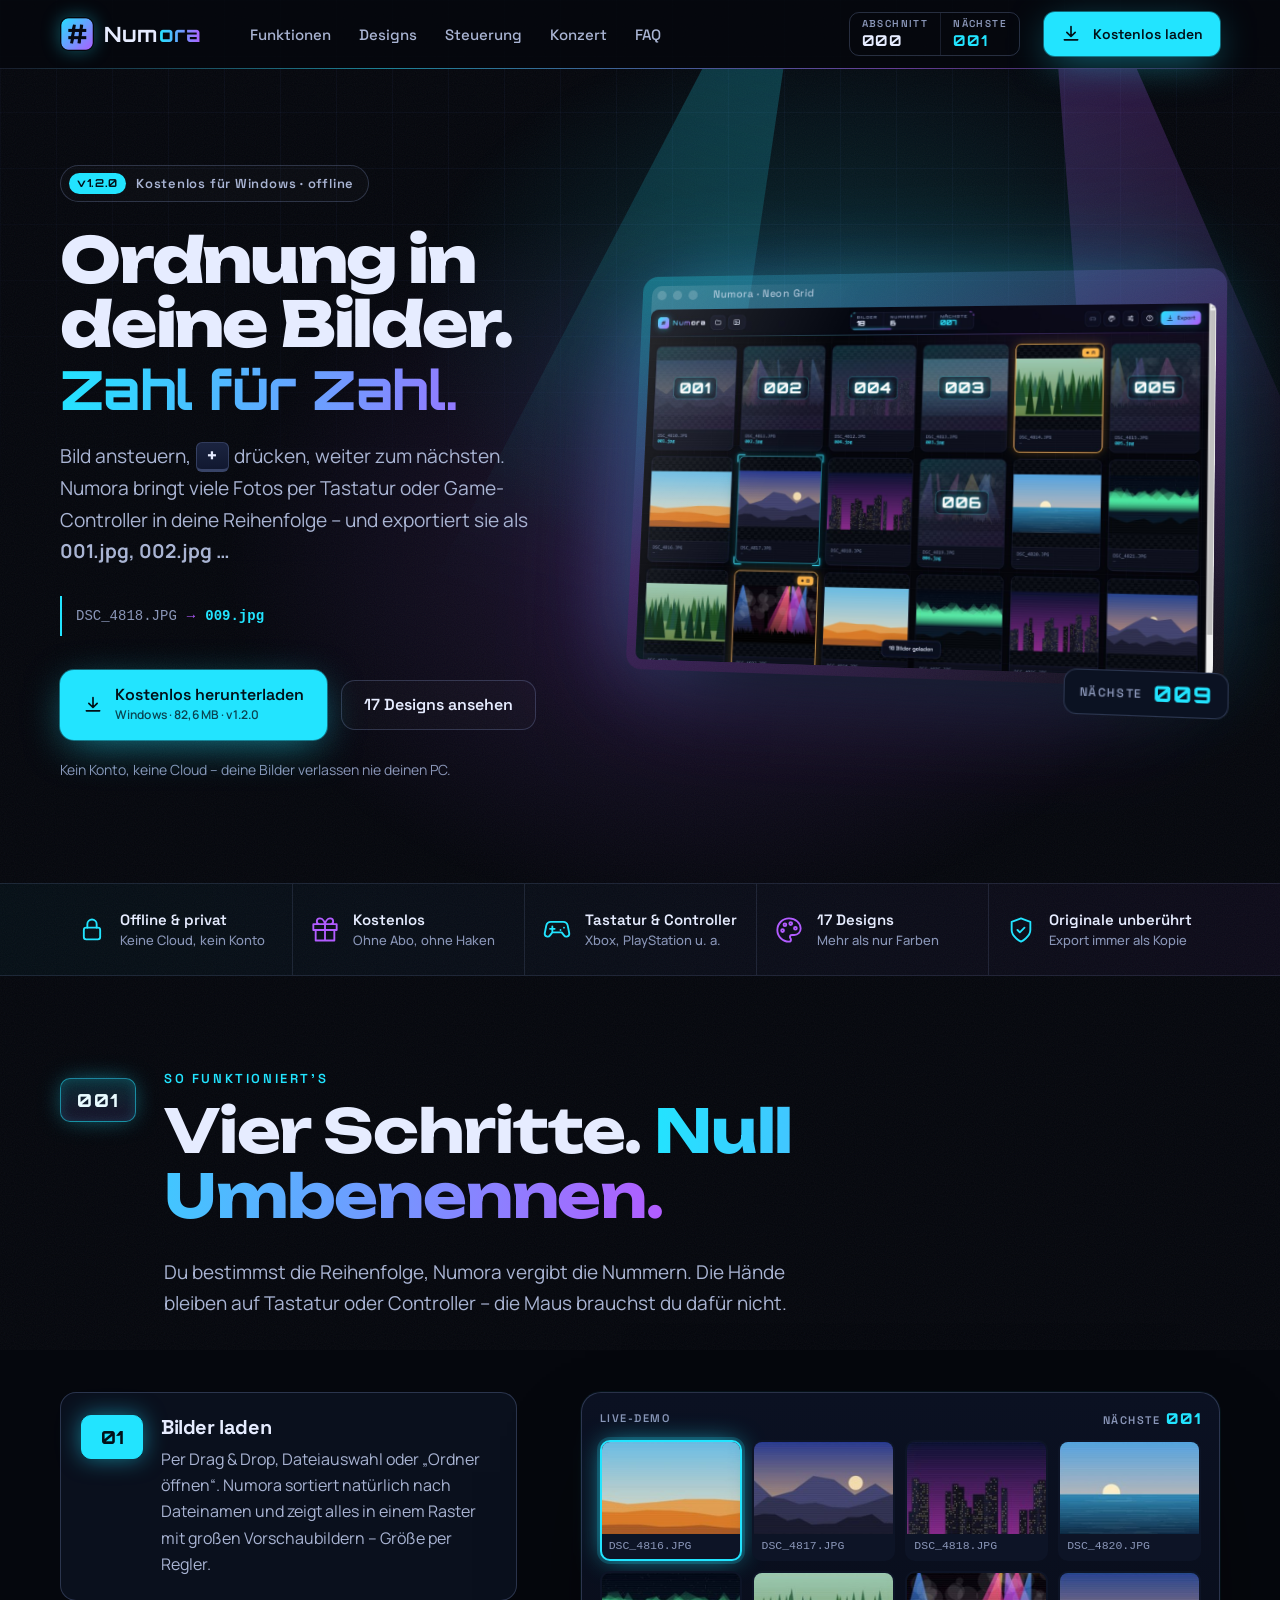
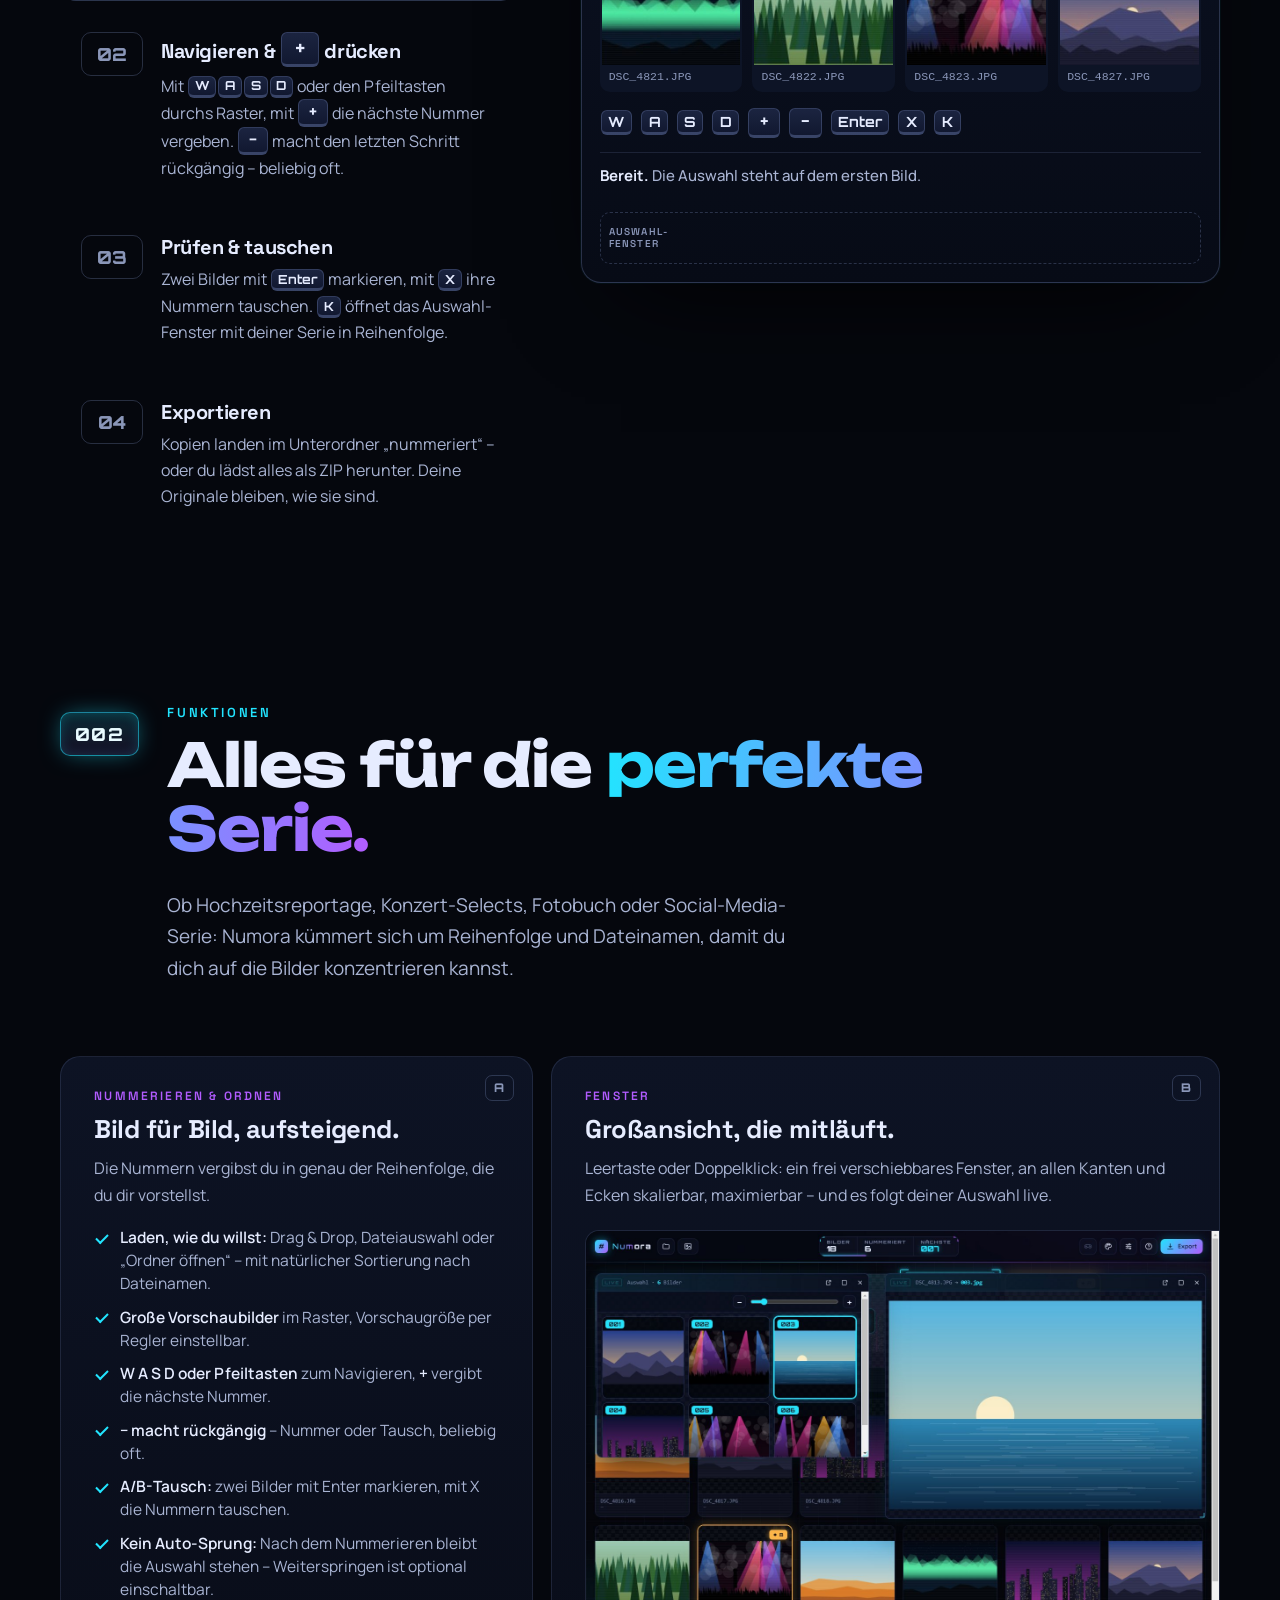
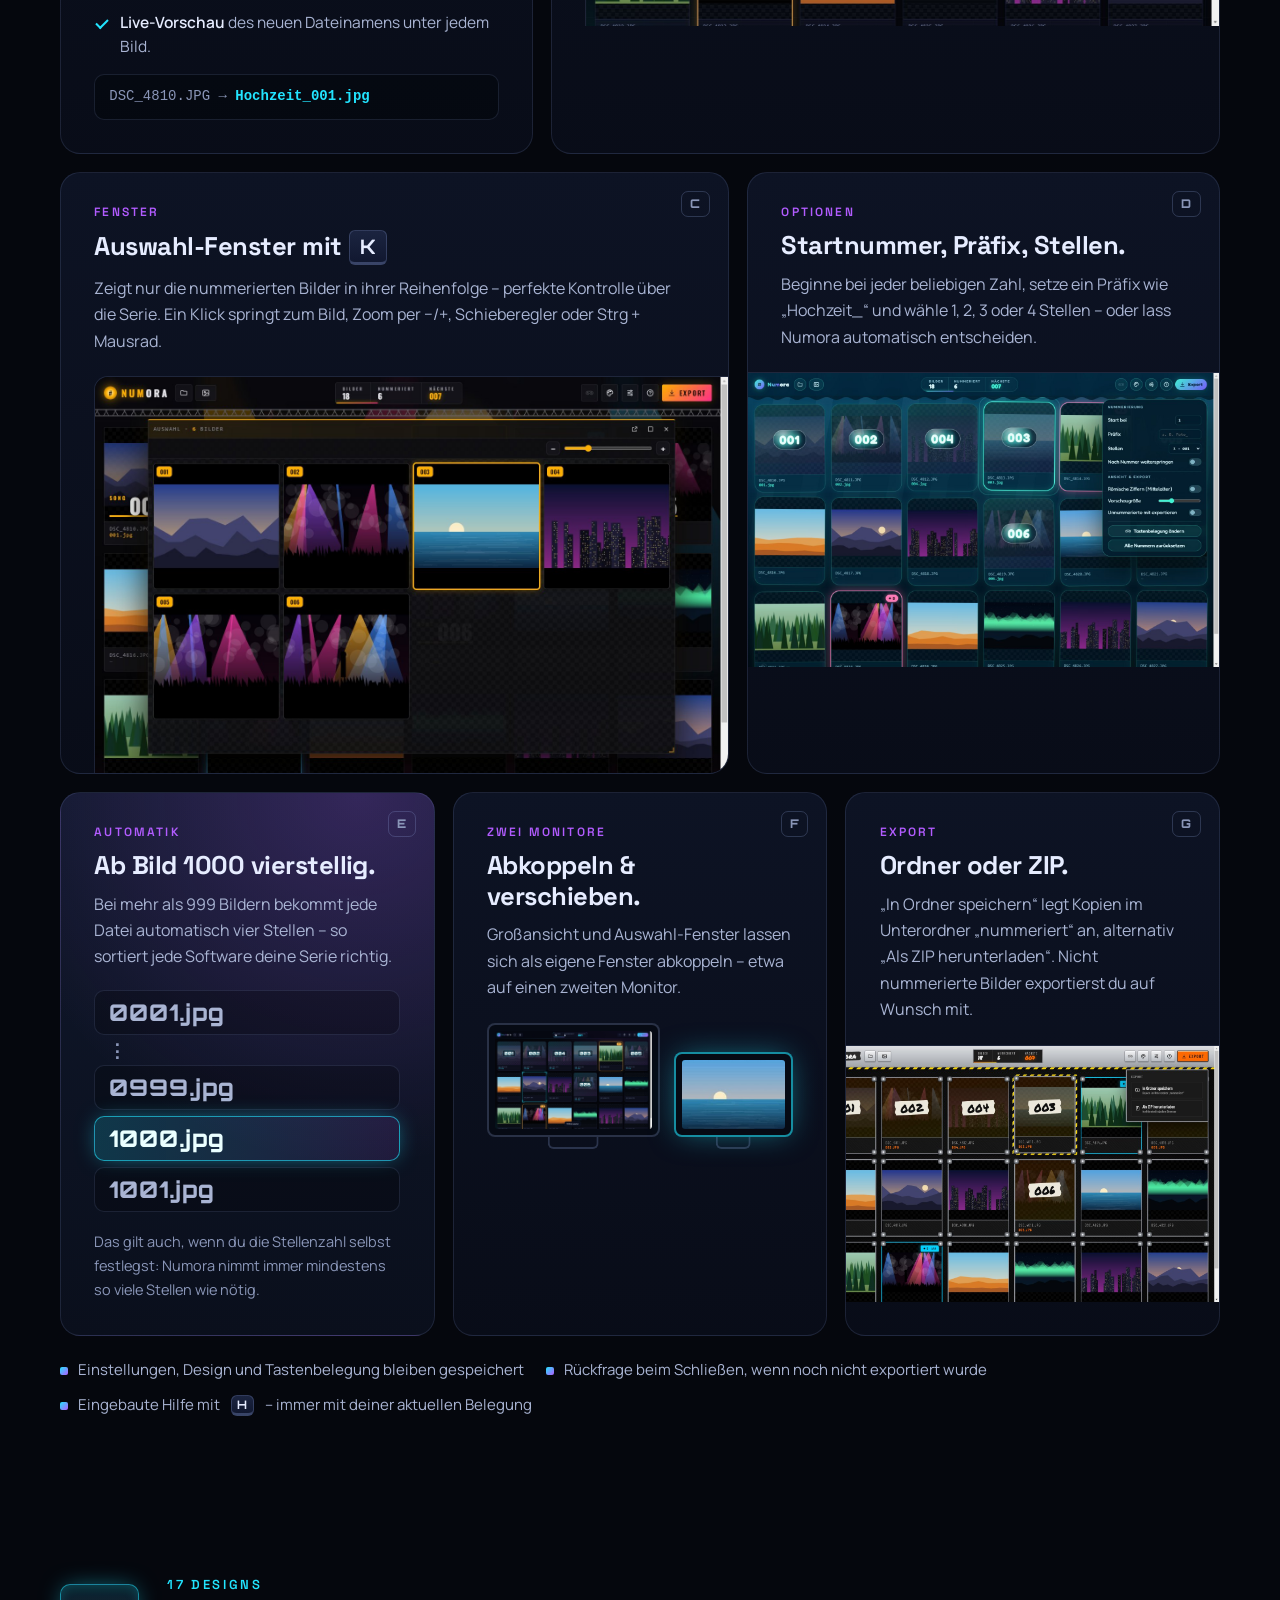
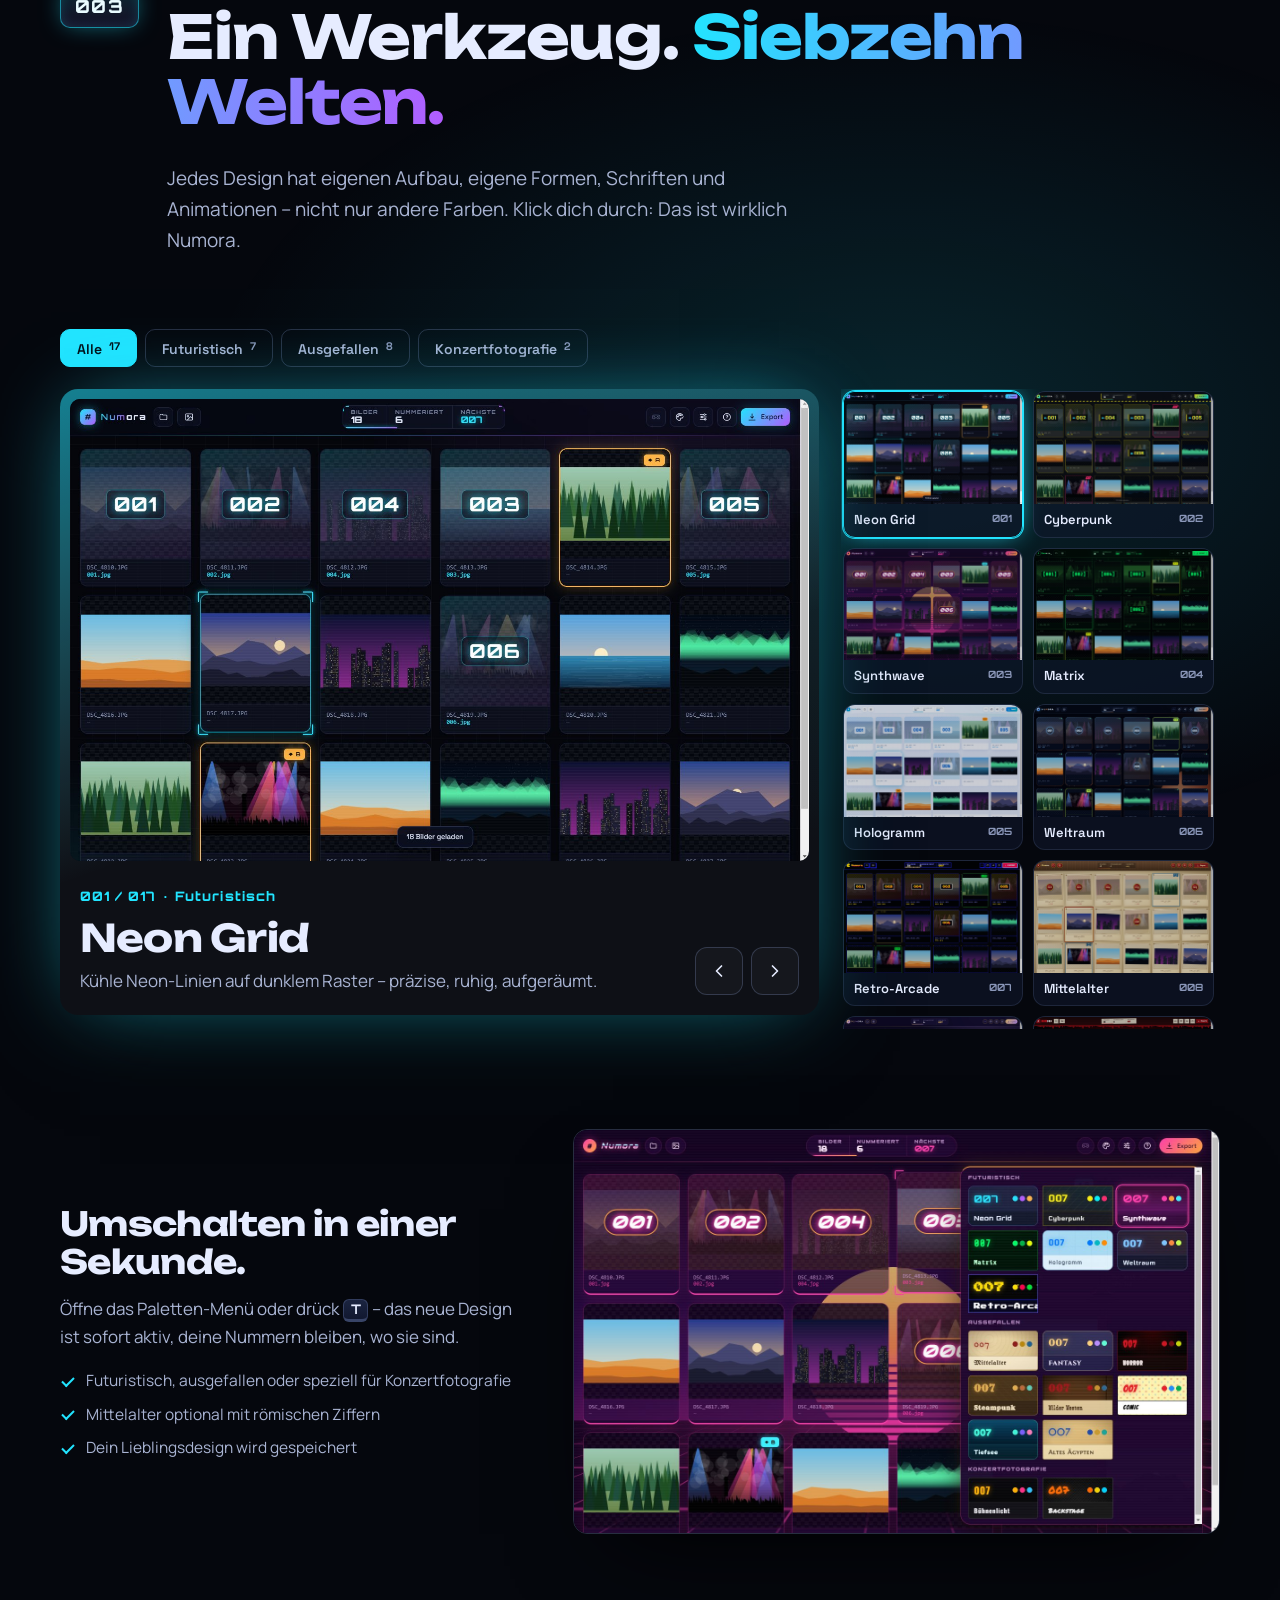
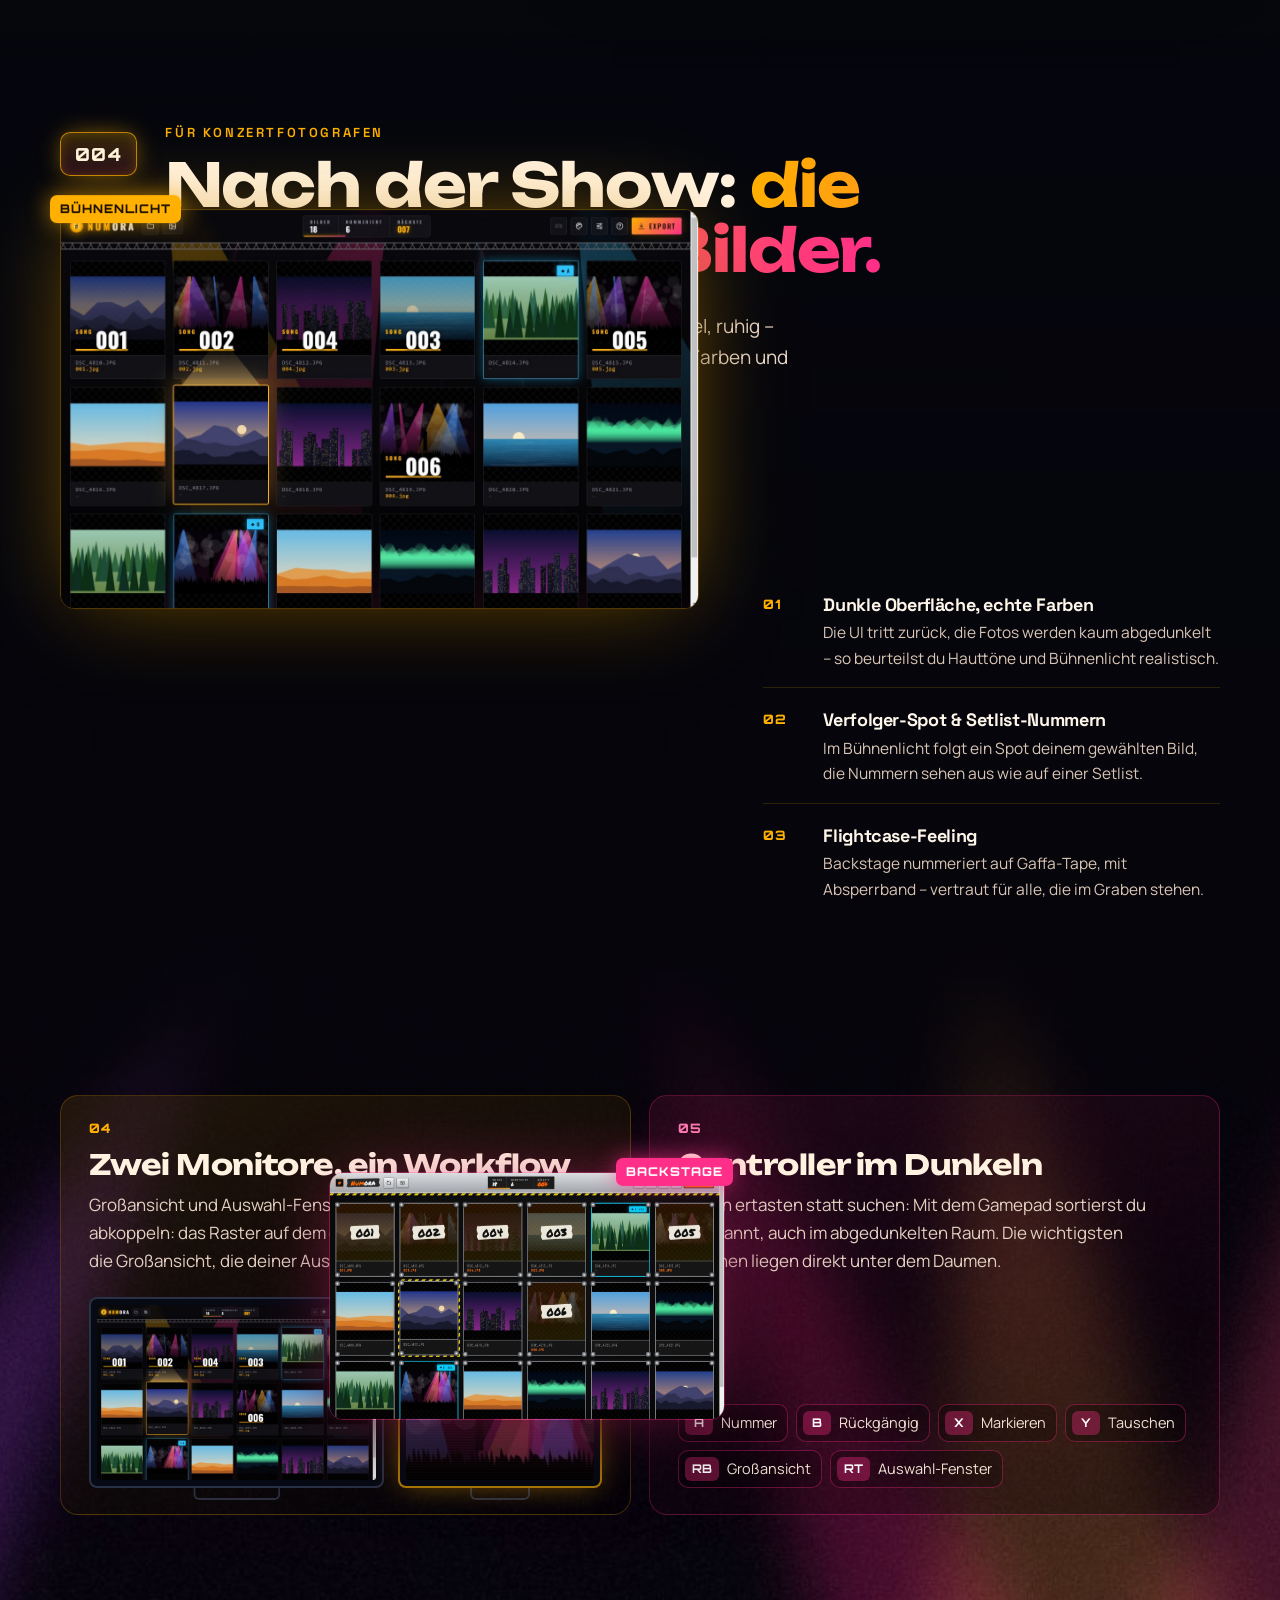
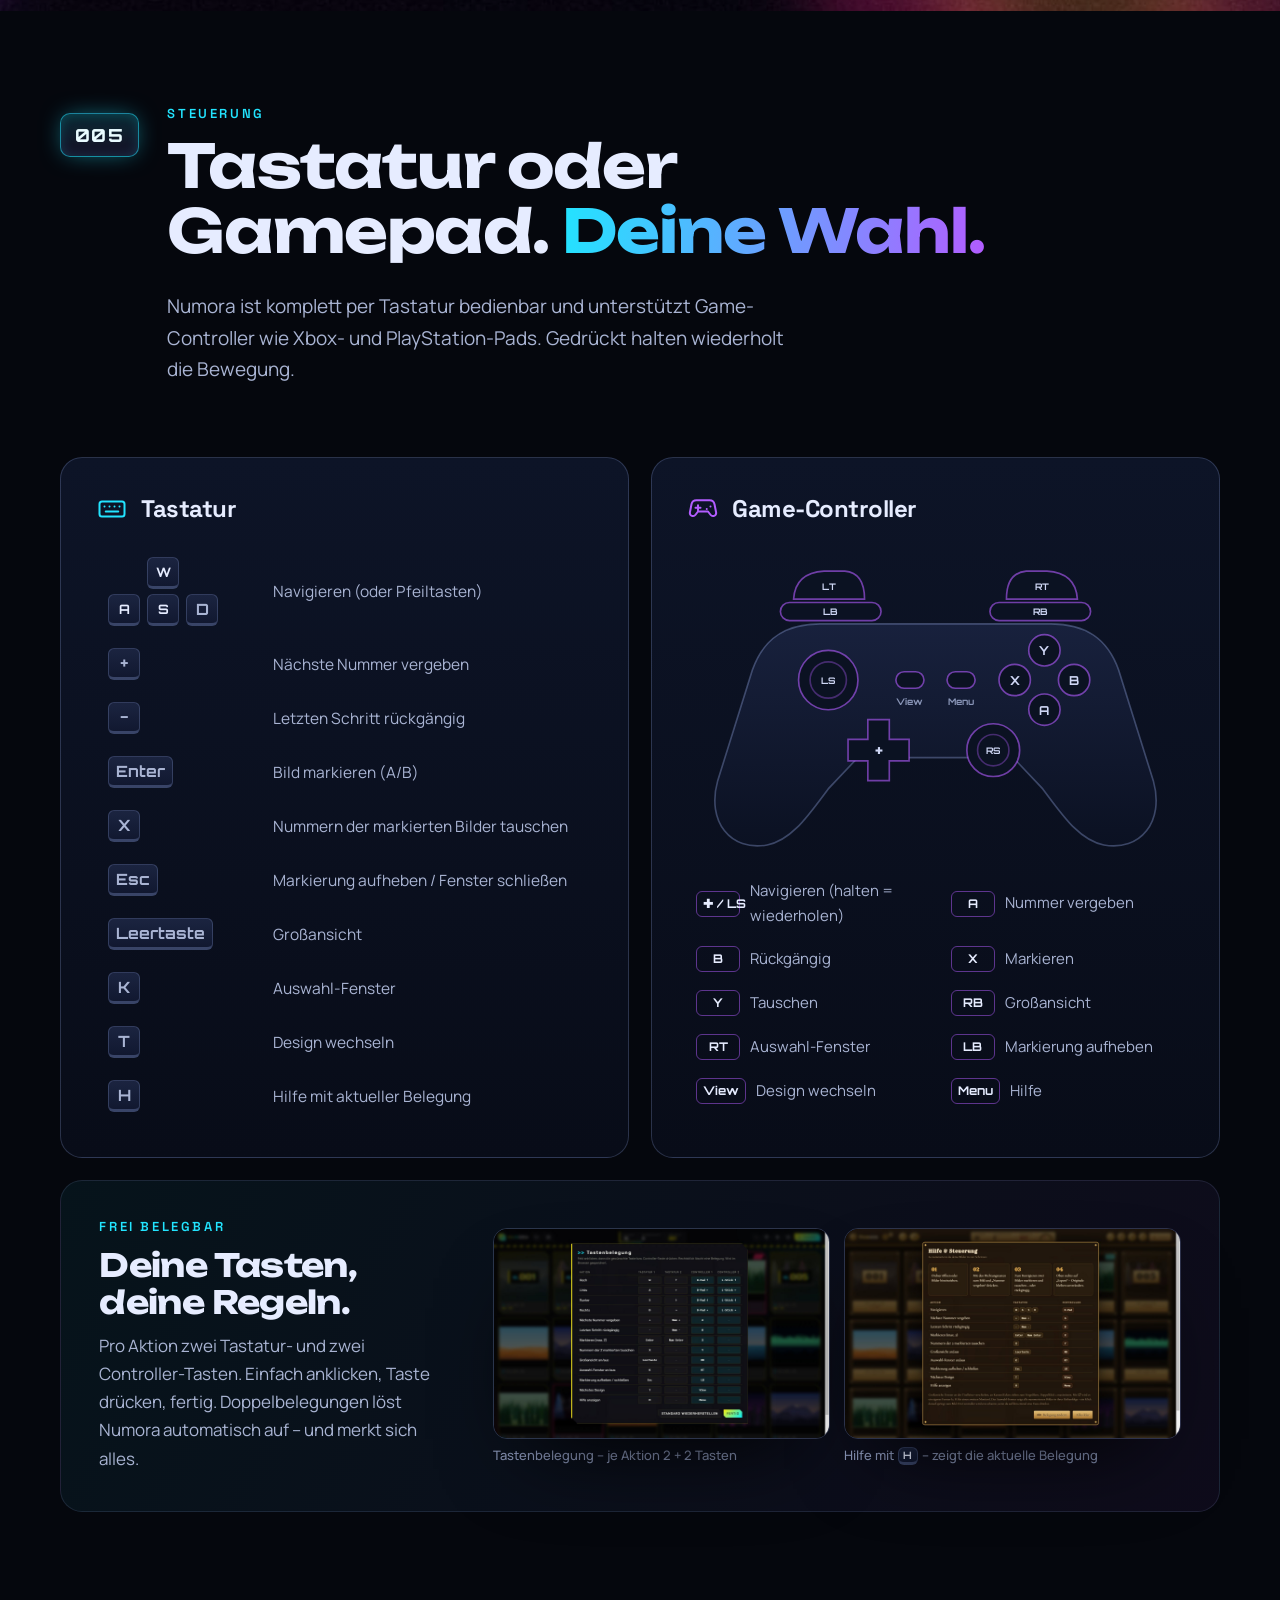
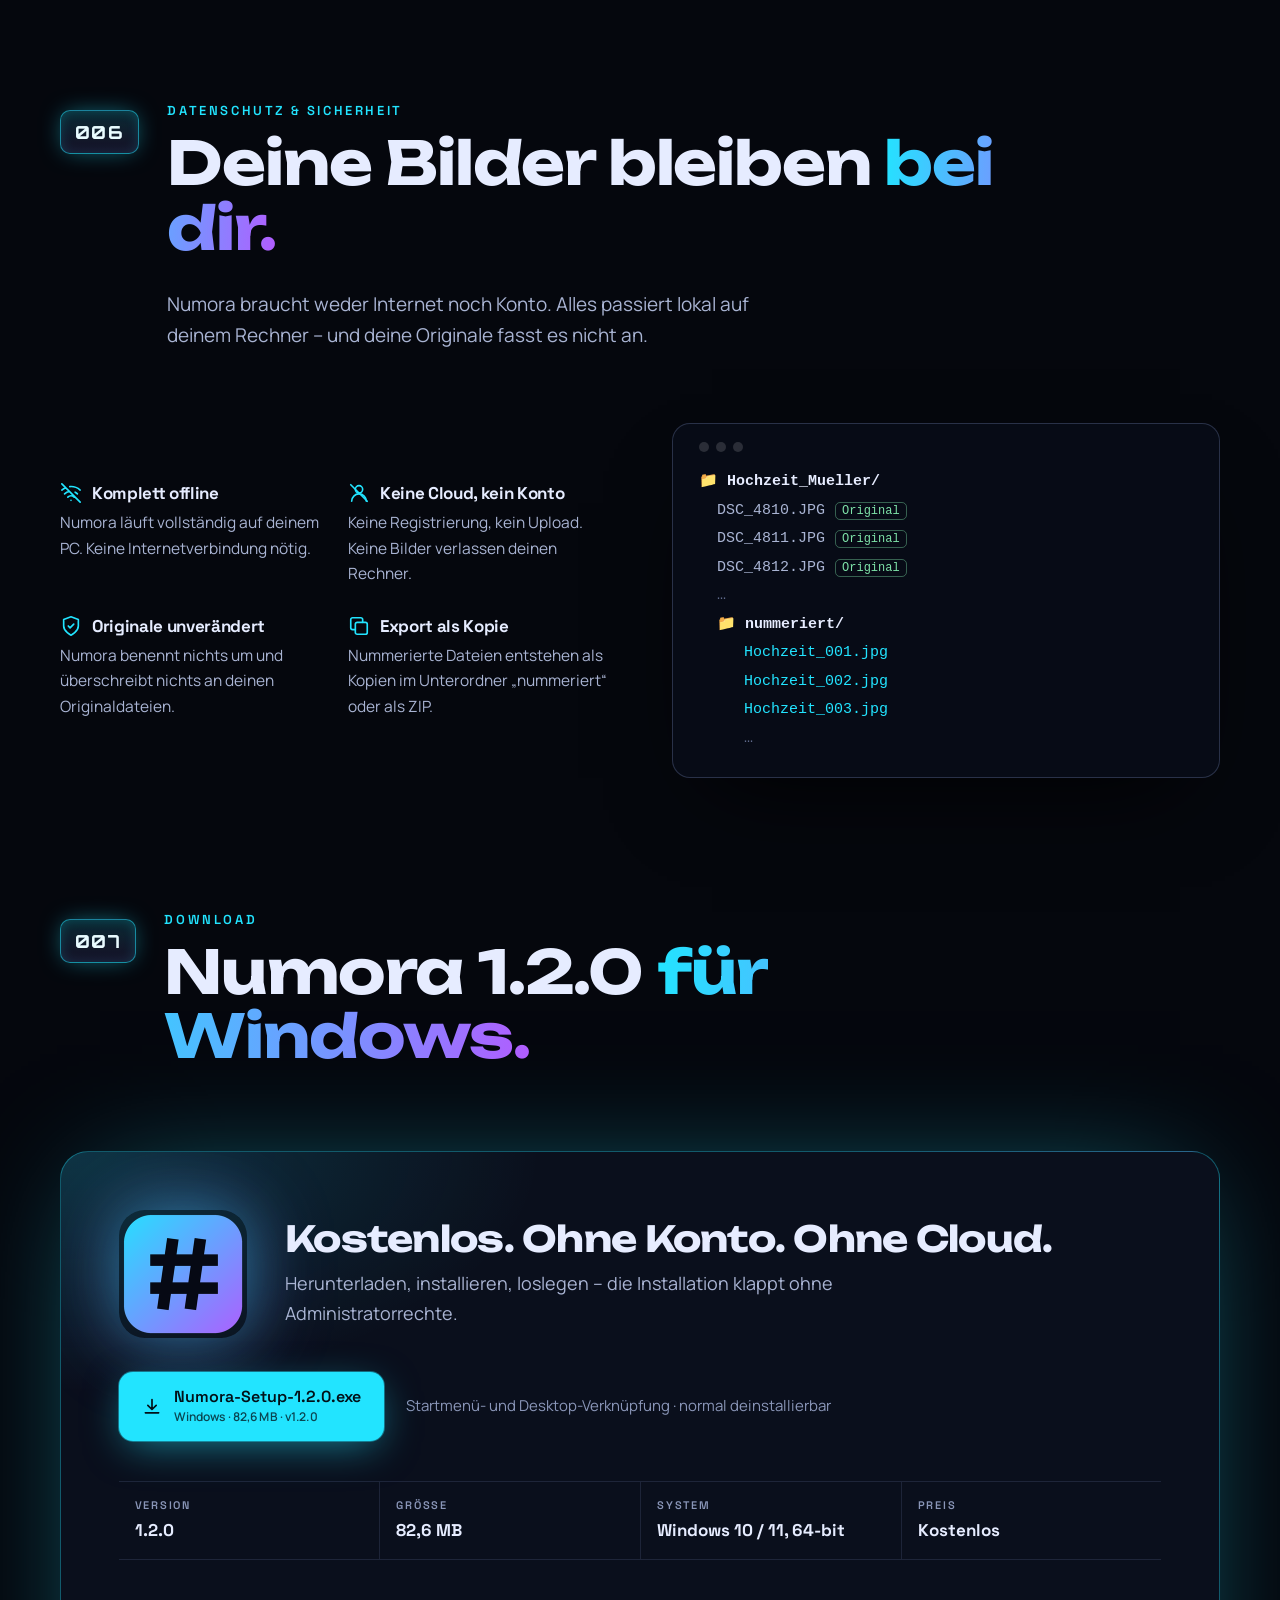
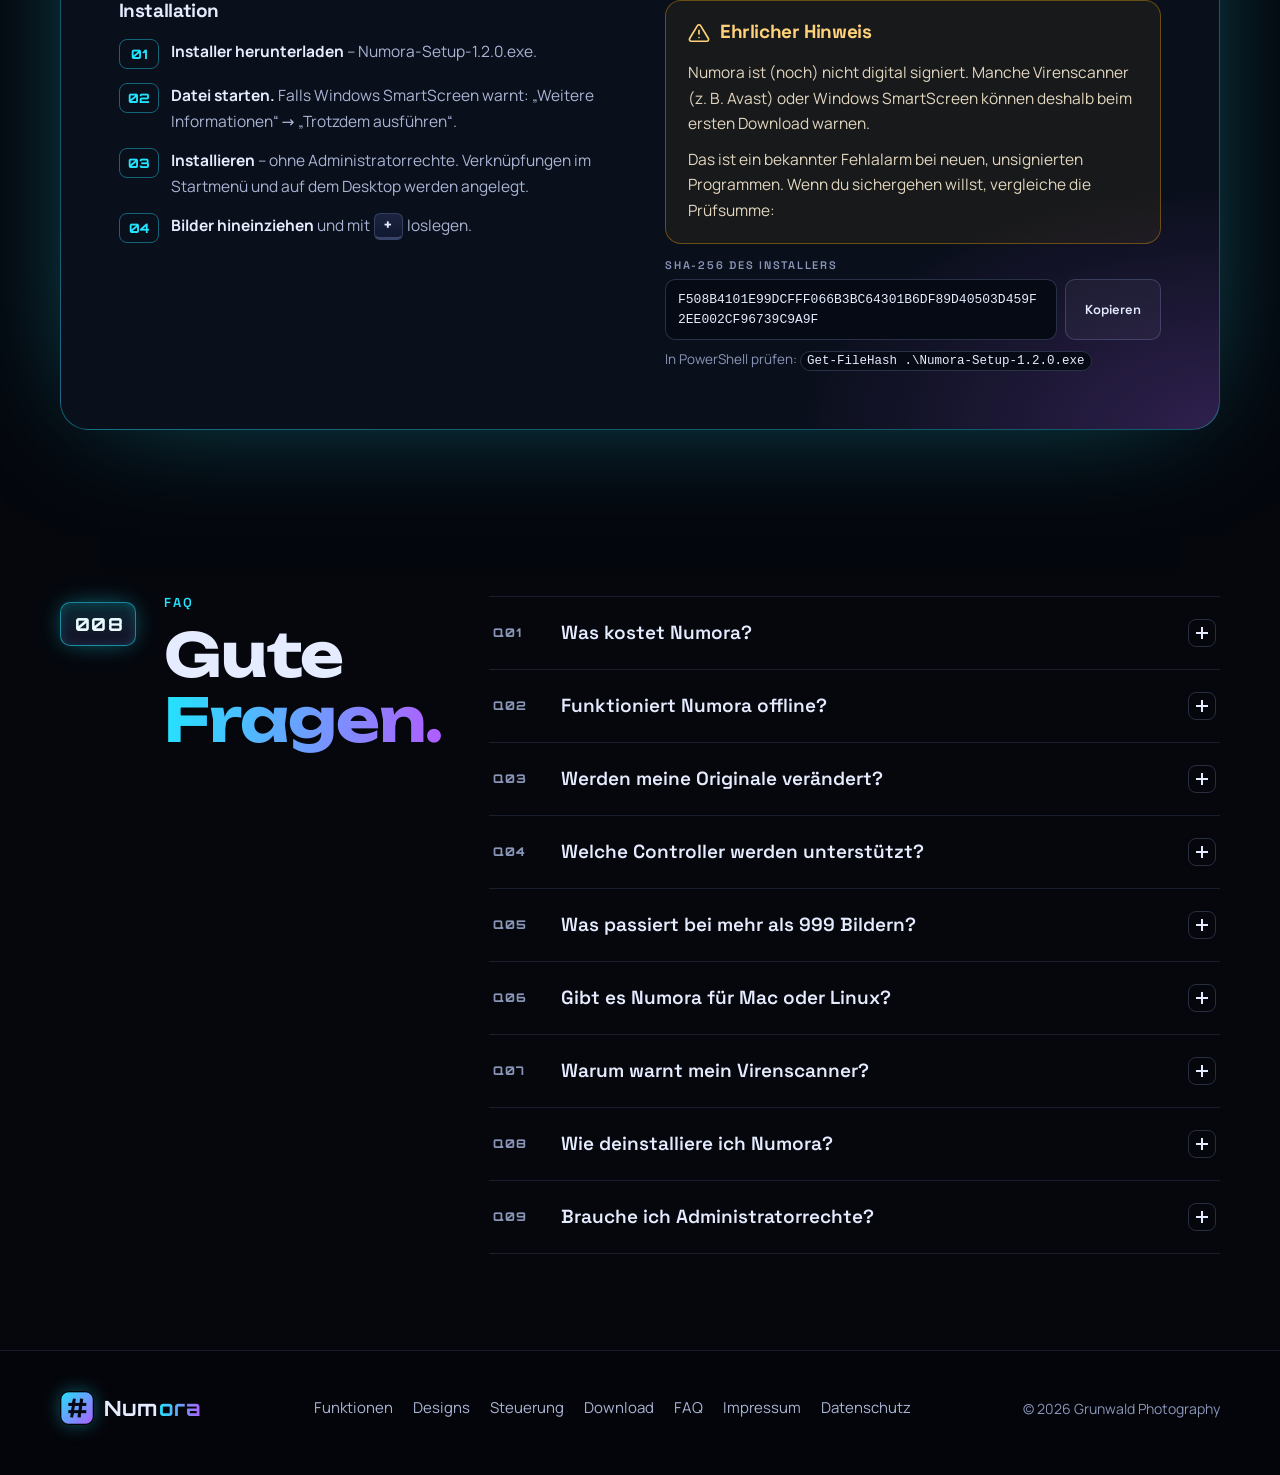
==== commit 7b00efab: "Impressum und Datenschutzerklärung ergänzen, Firmenname Grunwald Photography Co-Authored-By: Claude " ====
--- a/index.html
+++ b/index.html
@@ -995,10 +995,10 @@
       <a href="#steuerung">Steuerung</a>
       <a href="#download">Download</a>
       <a href="#faq">FAQ</a>
-      <!-- TODO Betreiber: Impressum ergänzen – Link auf die Impressum-Seite setzen (aktuell Platzhalter #impressum). -->
-      <a href="#impressum" id="impressum">Impressum</a>
+      <a href="impressum.html" id="impressum">Impressum</a>
+      <a href="datenschutz.html">Datenschutz</a>
     </nav>
-    <small>© 2026 Grunwald Mediengestaltung</small>
+    <small>© 2026 Grunwald Photography</small>
   </div>
 </footer>
 
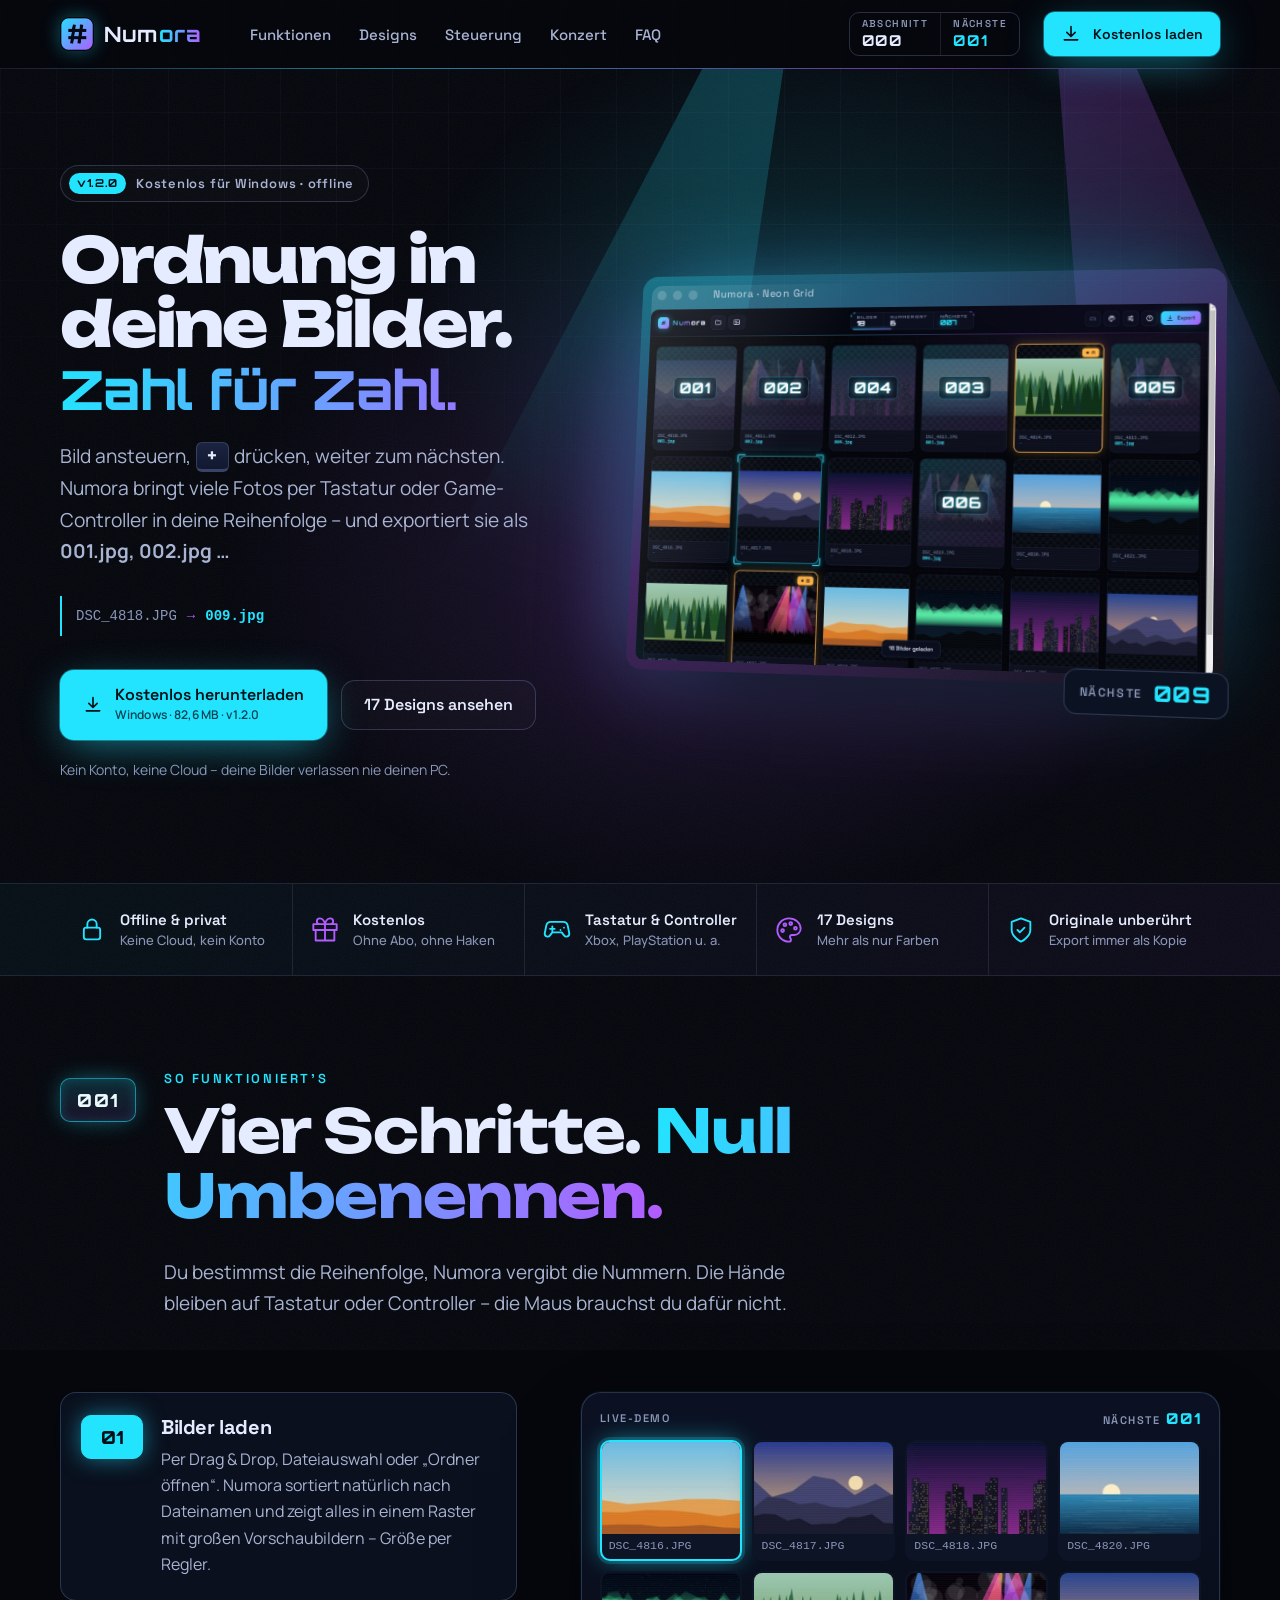
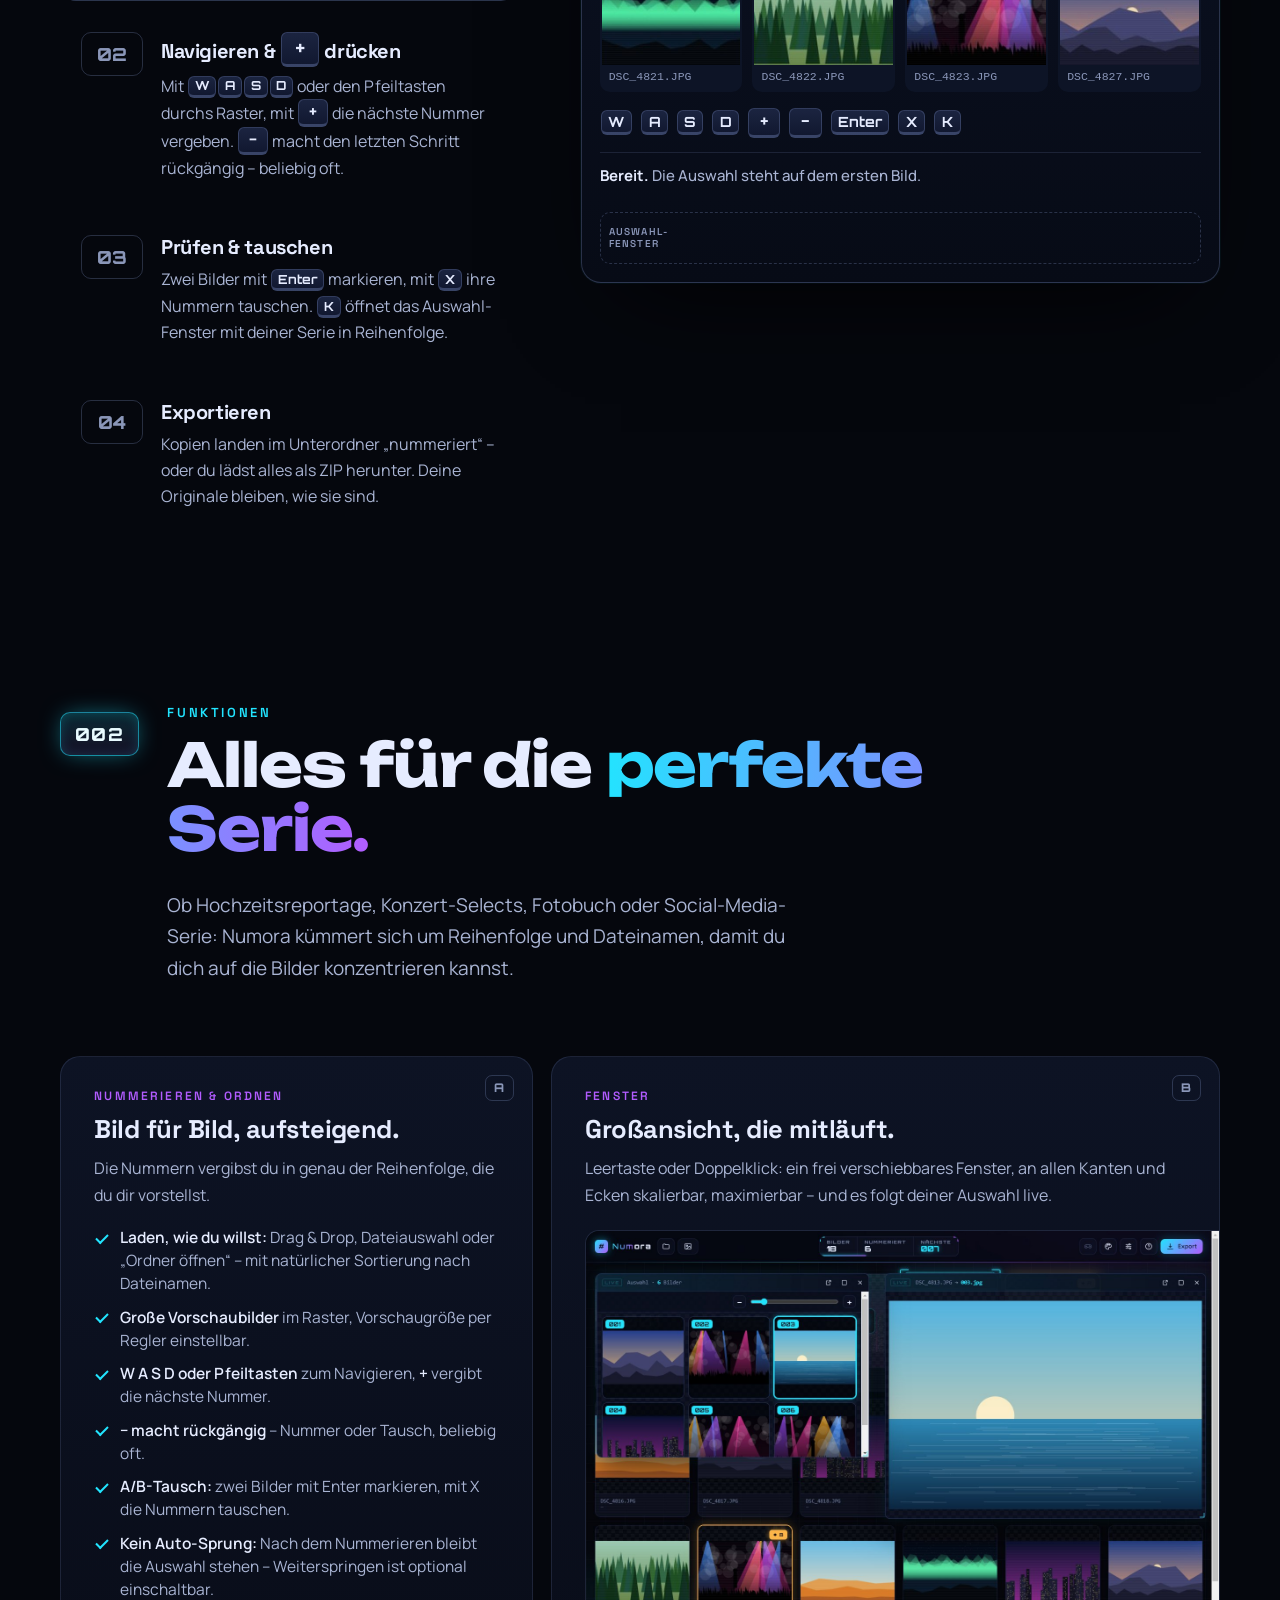
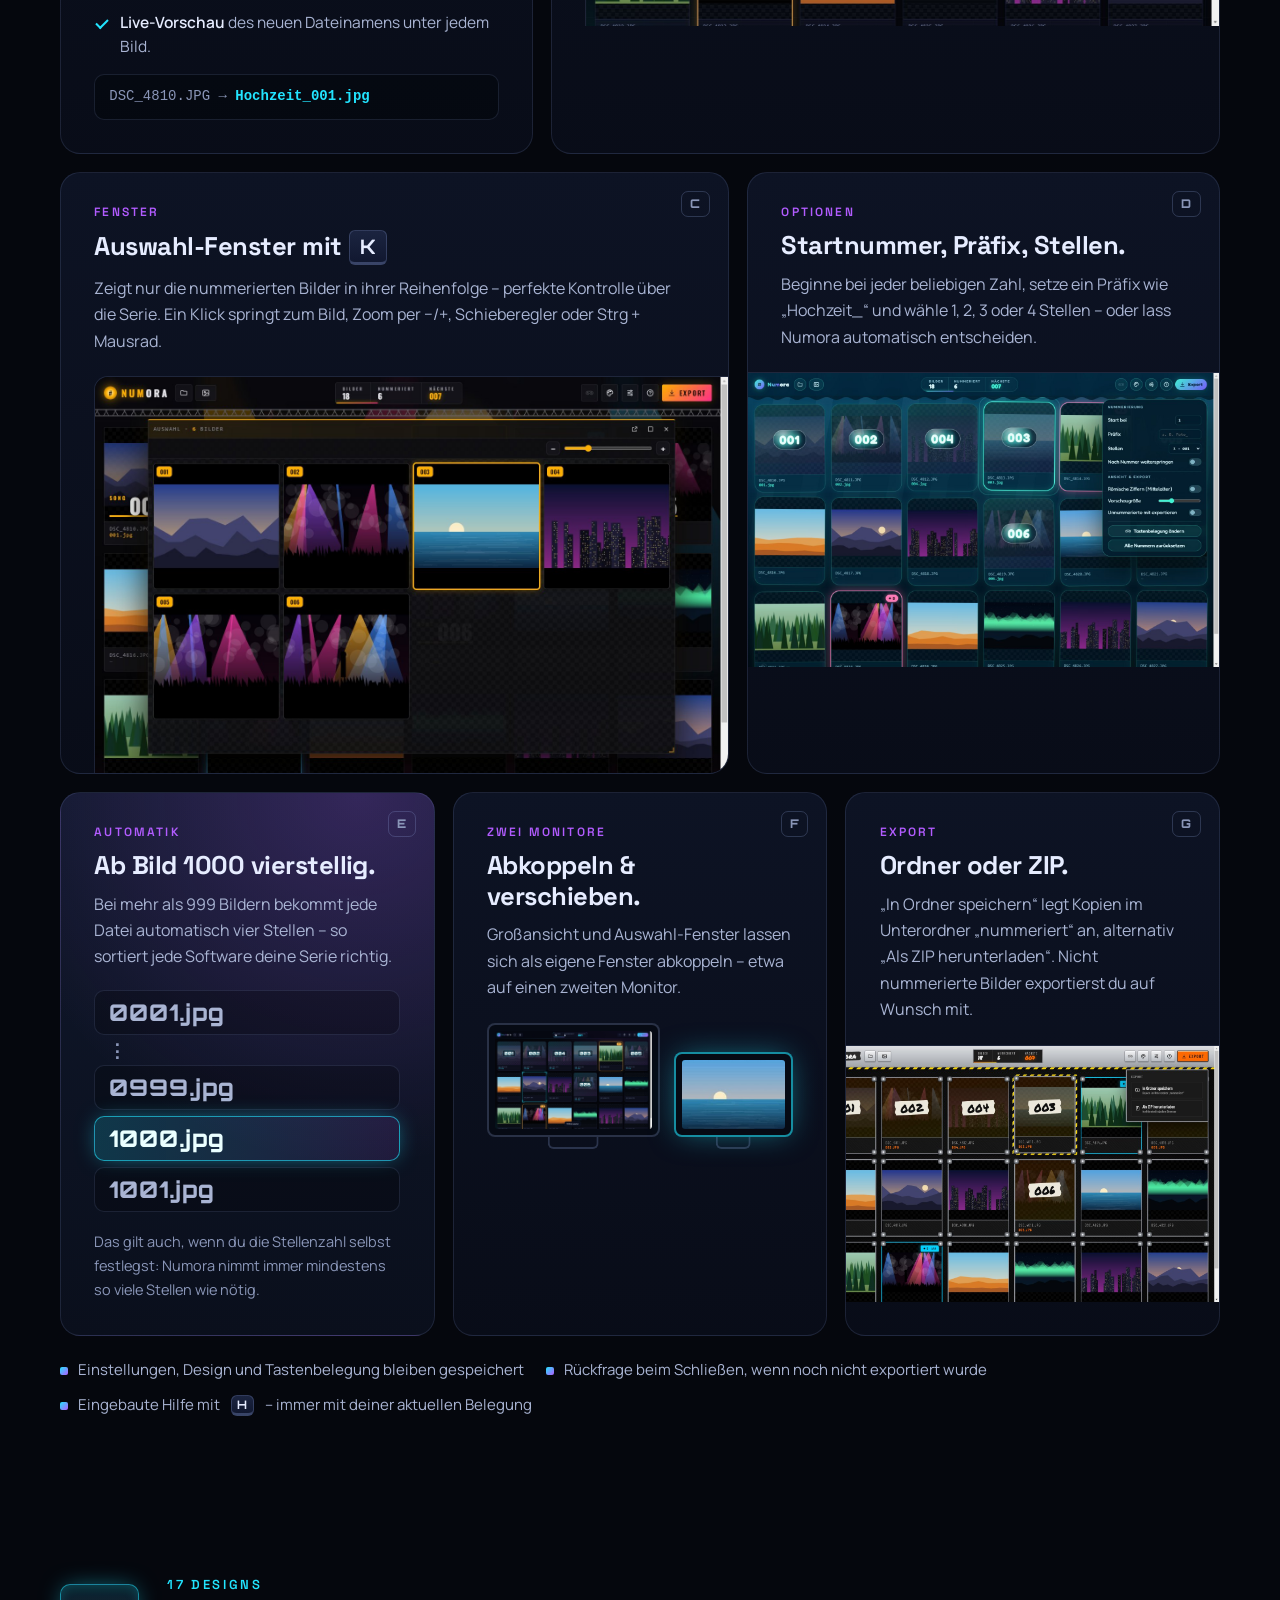
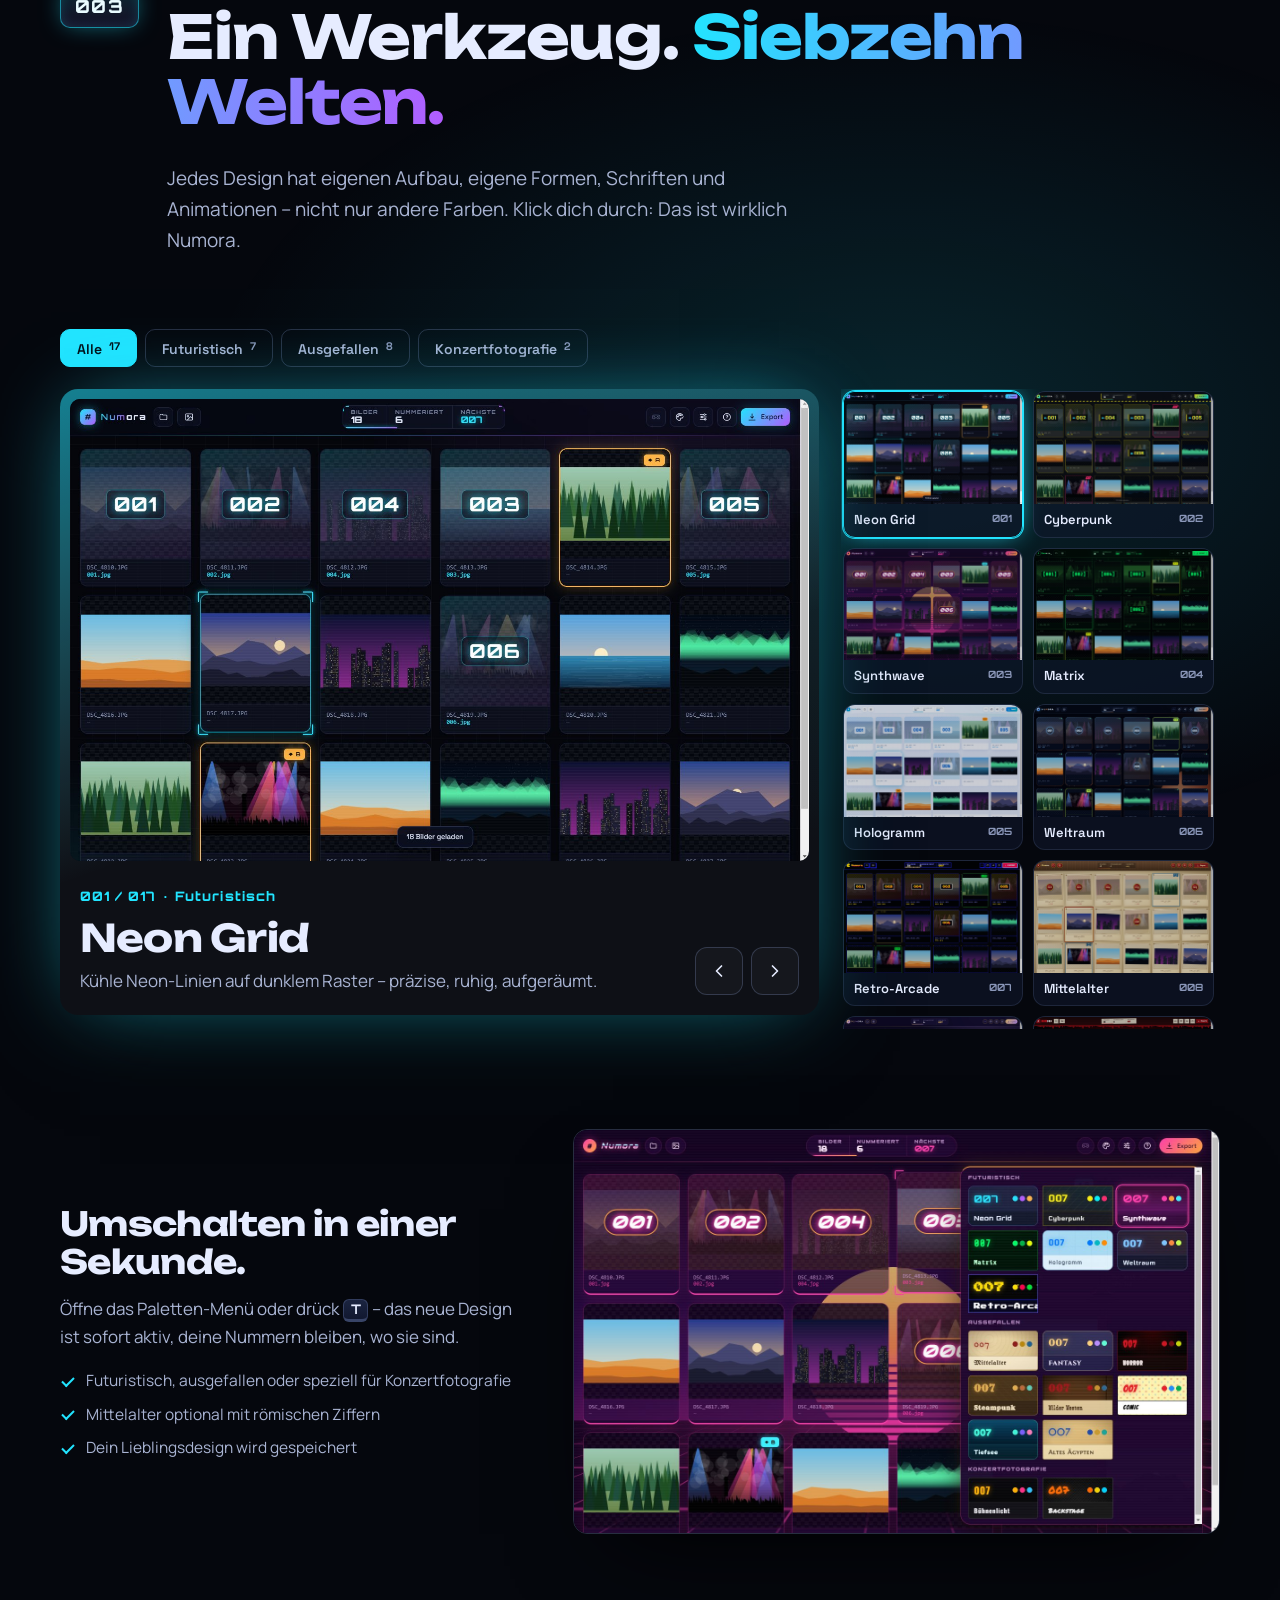
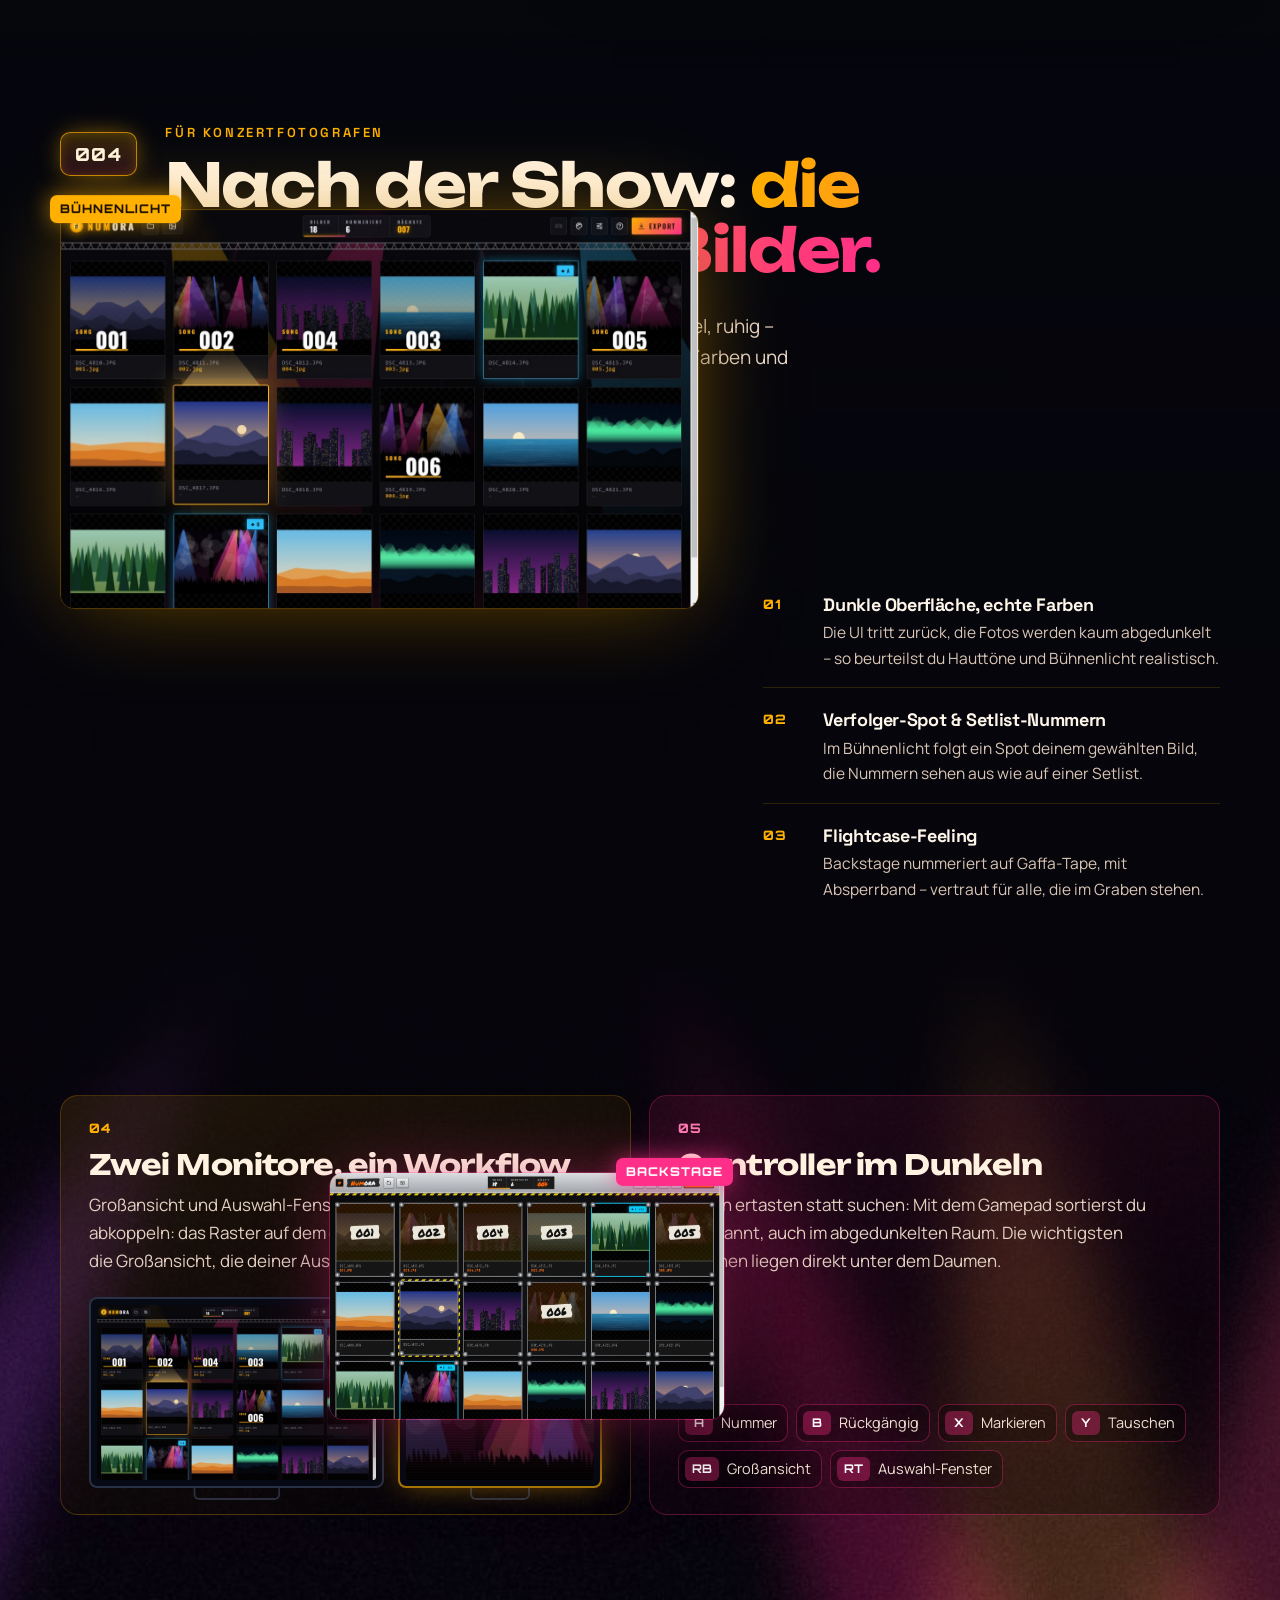
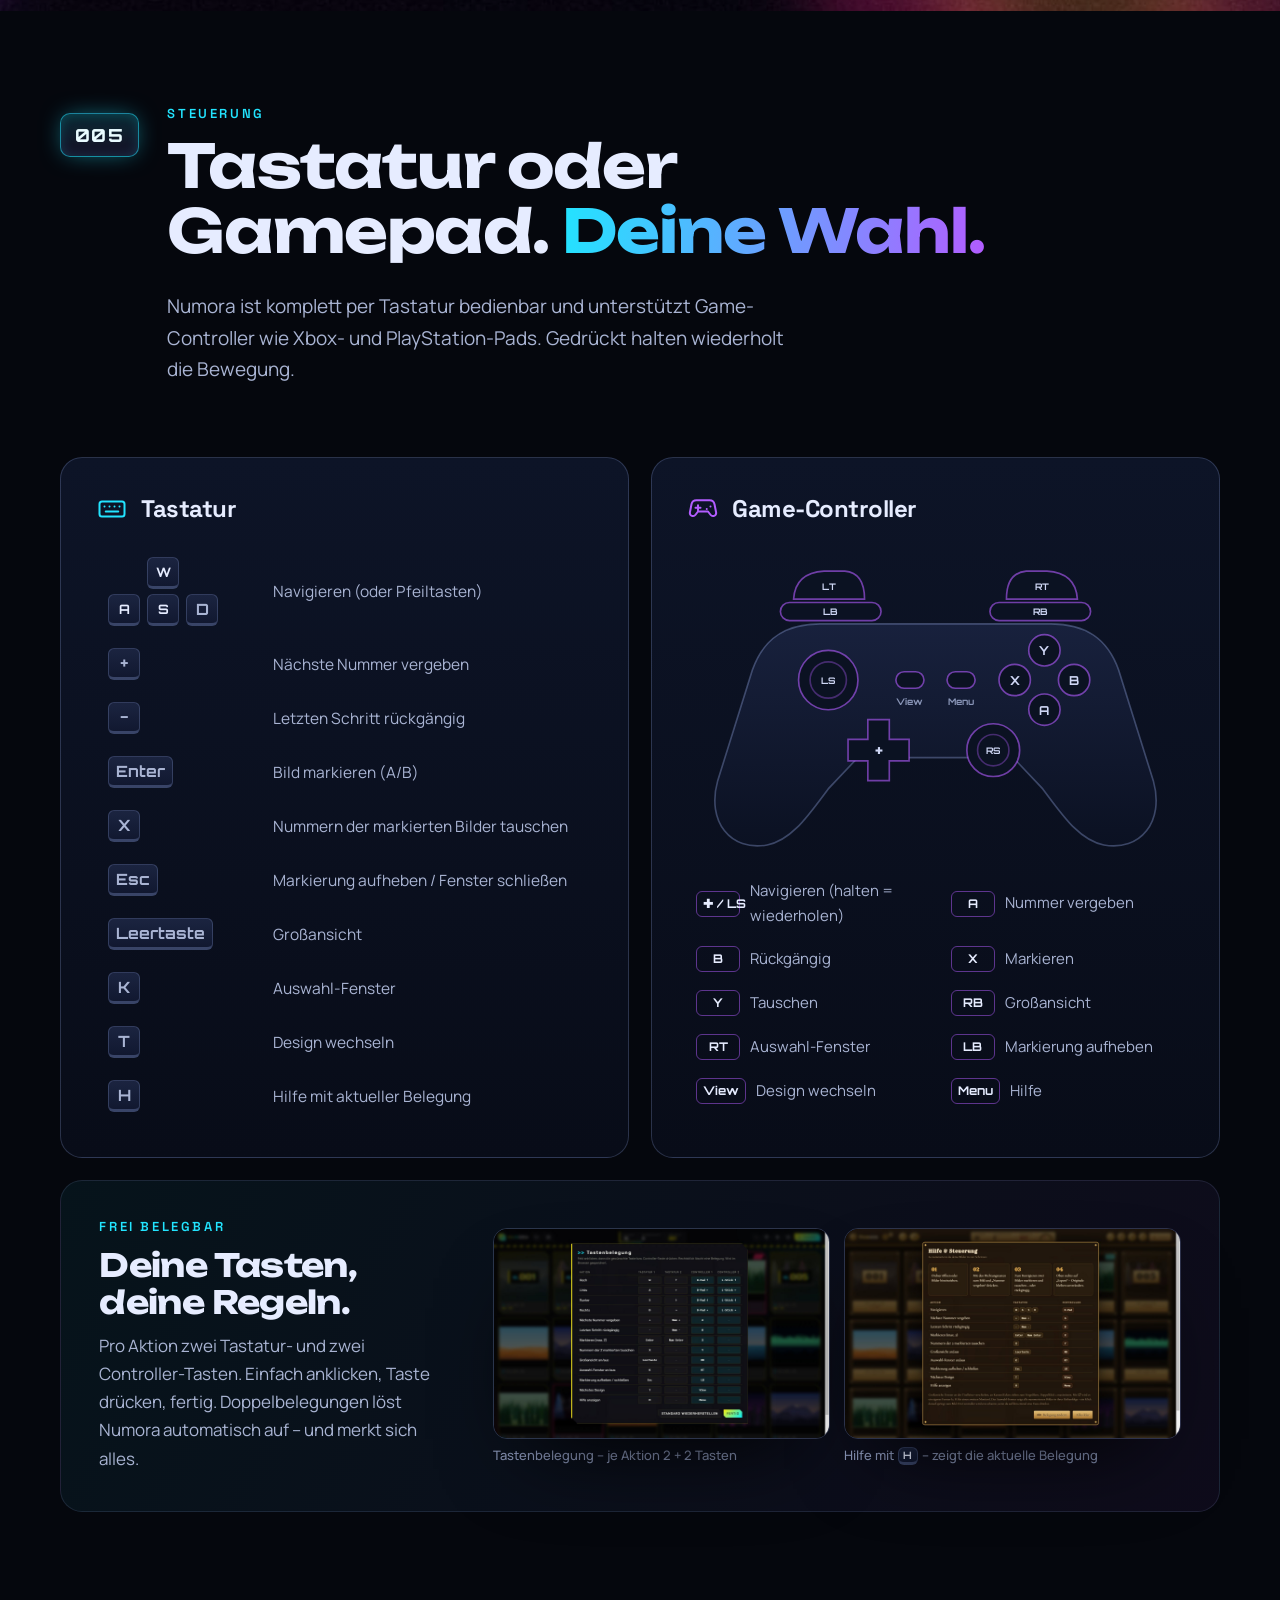
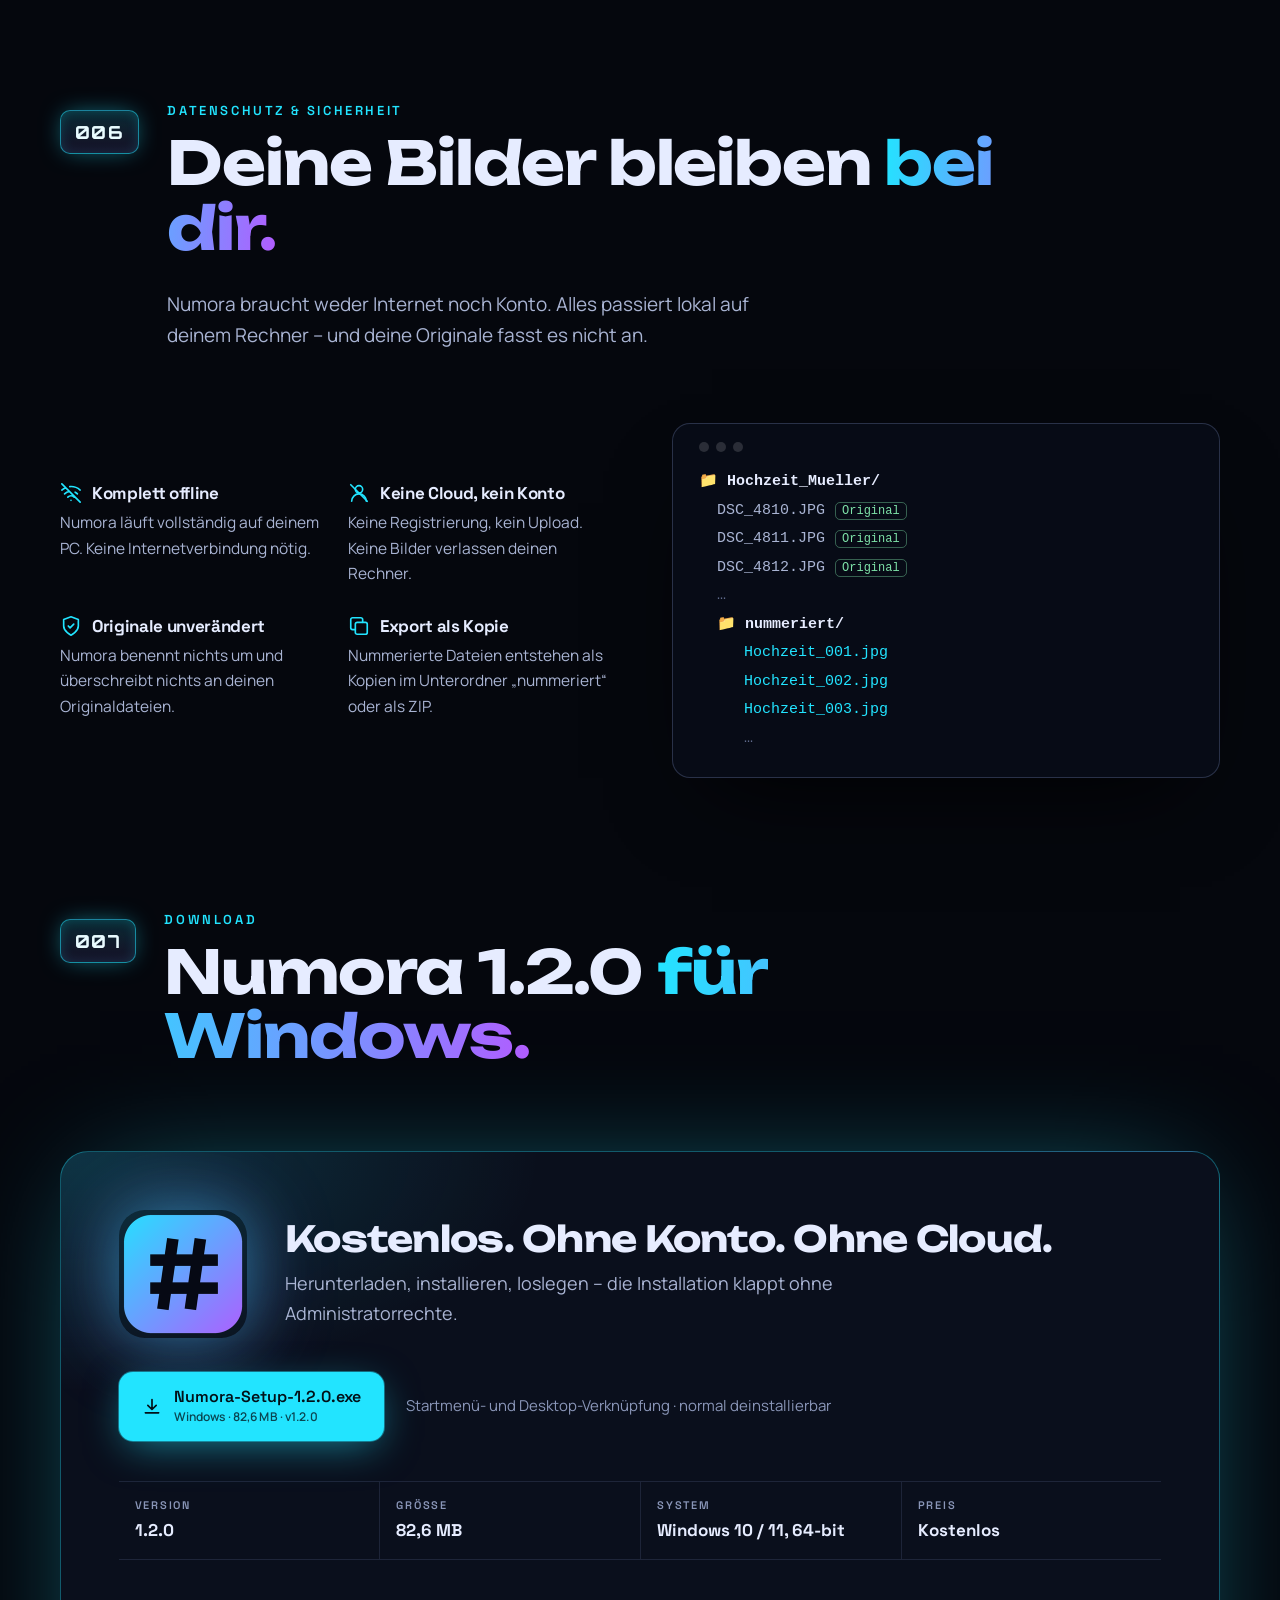
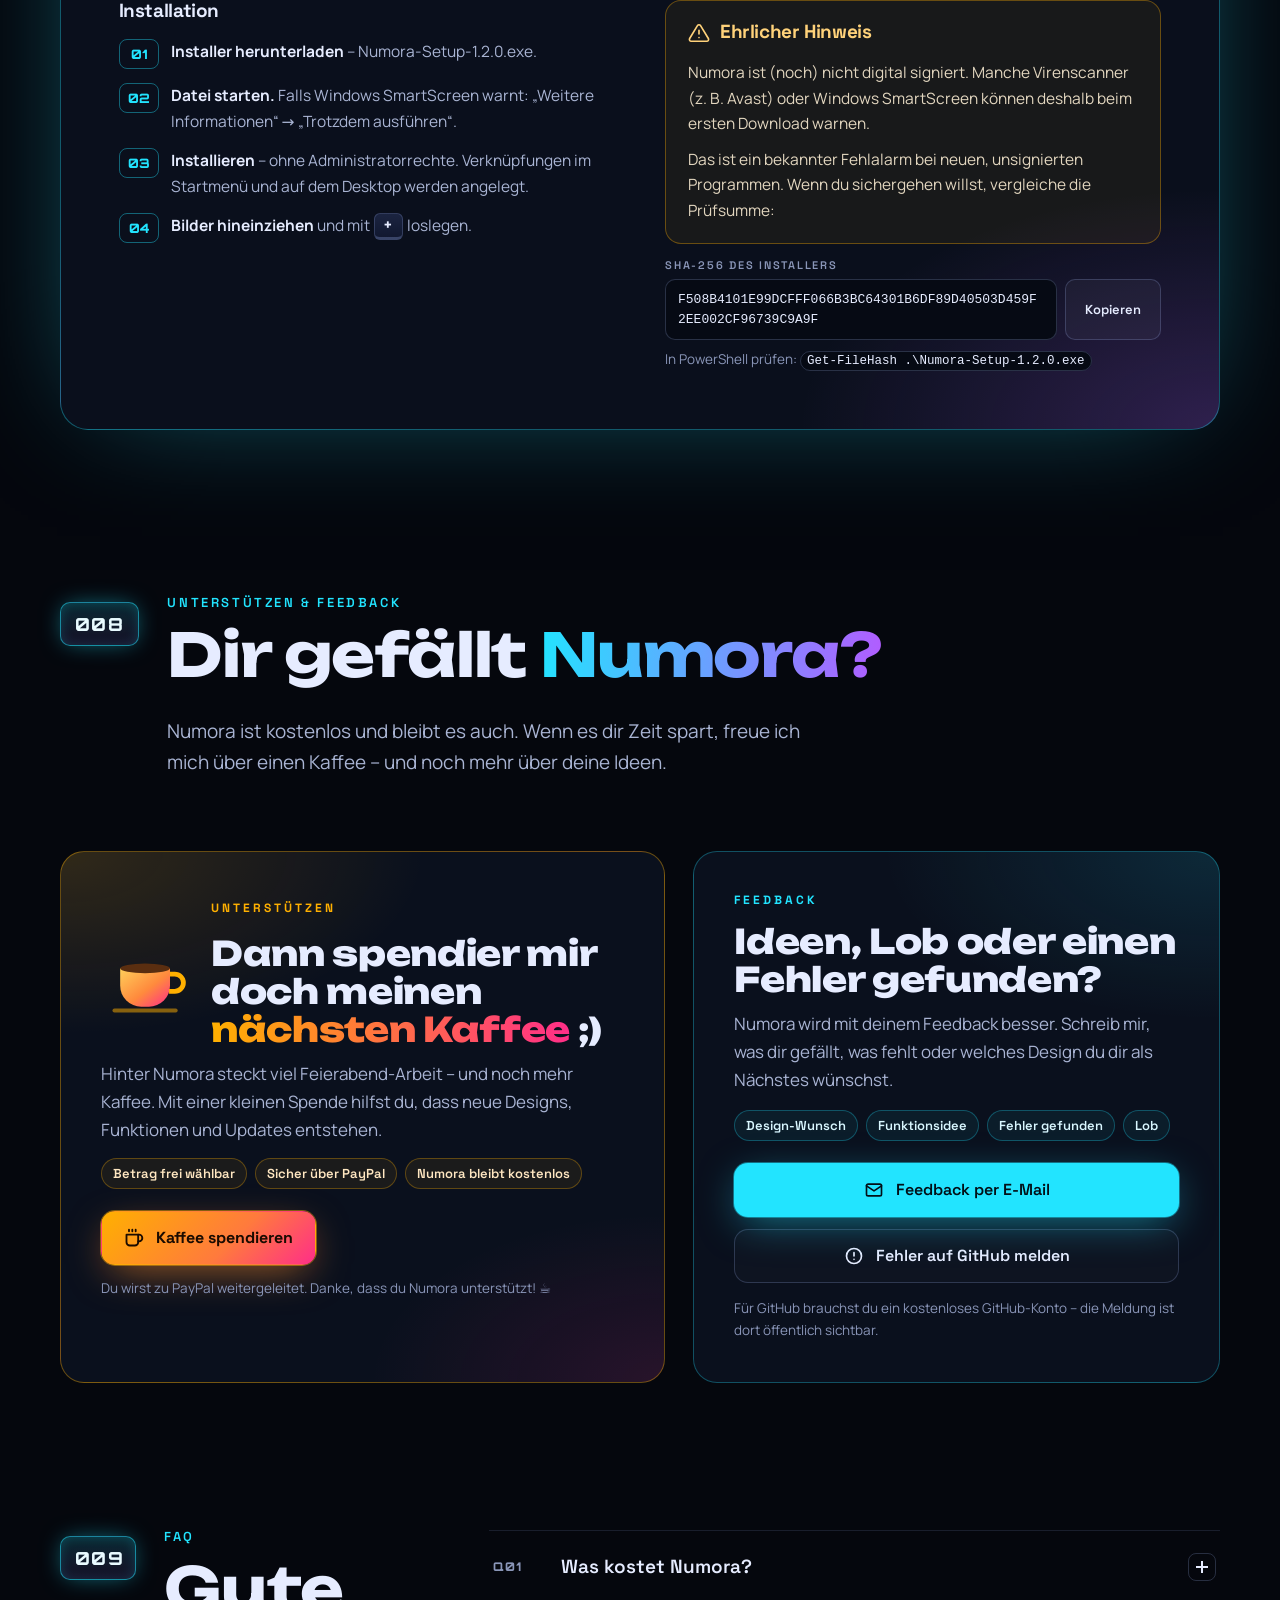
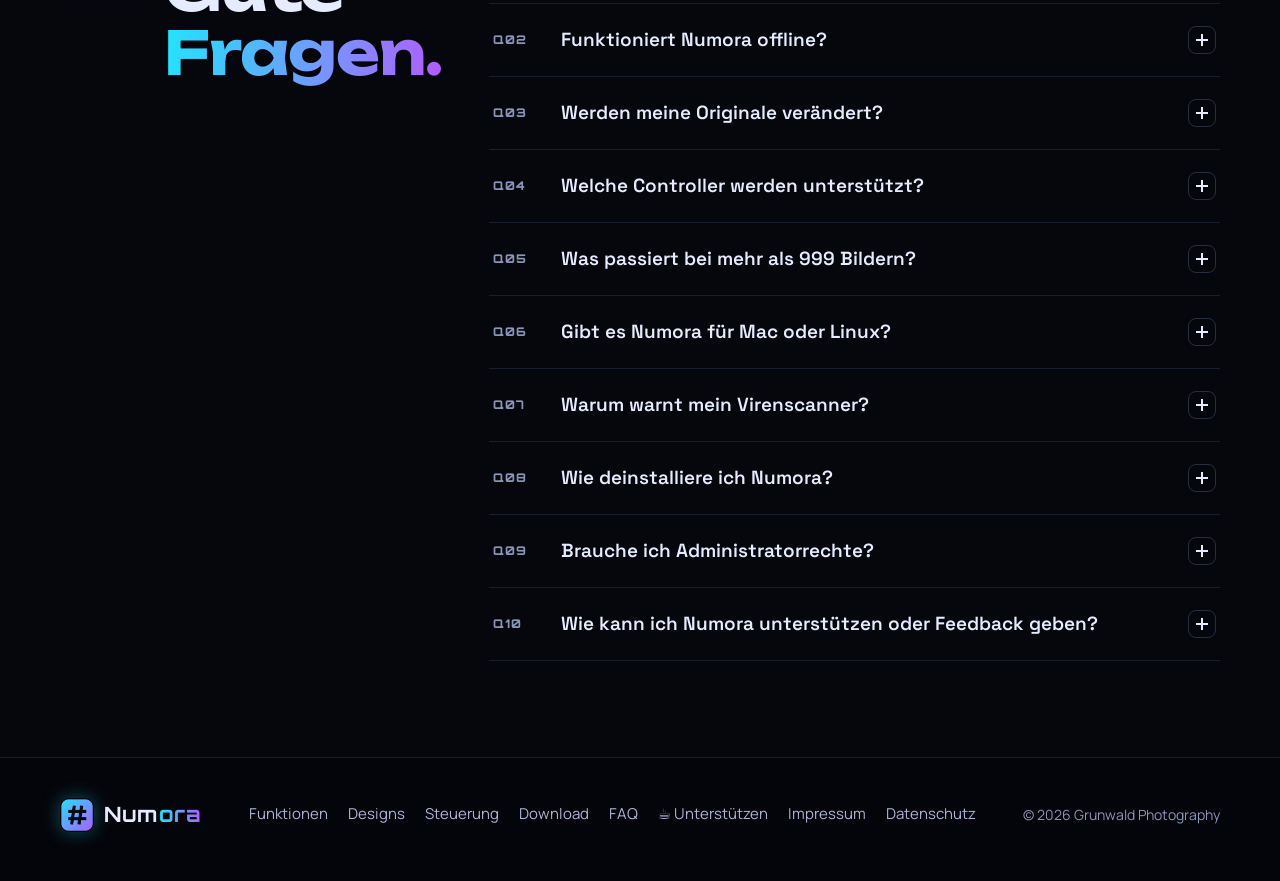
==== commit 6c8d4932: "Bereich Unterstützen & Feedback mit PayPal-Kaffee und E-Mail, Anschrift korrigiert Co-Authored-By: C" ====
--- a/index.html
+++ b/index.html
@@ -964,11 +964,94 @@
   </div>
 </section>
 
+<!-- ================= UNTERSTÜTZEN & FEEDBACK ================= -->
+<style>
+.sup-grid{display:grid;grid-template-columns:1.15fr 1fr;gap:clamp(16px,2.4vw,28px);align-items:stretch}
+.sup-card{position:relative;border-radius:24px;padding:clamp(24px,3.4vw,40px);border:1px solid var(--line2);background:var(--glass);overflow:hidden}
+.sup-coffee{border-color:rgba(255,176,0,.38);background:radial-gradient(520px 260px at 0% 0%,rgba(255,176,0,.16),transparent 70%),radial-gradient(420px 240px at 100% 100%,rgba(255,46,136,.12),transparent 70%),var(--glass)}
+.sup-coffee h3,.sup-fb h3{font:800 clamp(24px,2.8vw,34px)/1.12 var(--f-disp);letter-spacing:-.01em;margin:14px 0 12px}
+.sup-coffee h3 em{font-style:normal;background:linear-gradient(90deg,var(--amber),var(--mag));-webkit-background-clip:text;background-clip:text;color:transparent}
+.sup-card p{color:var(--mute2);margin:0 0 14px}
+.sup-top{display:flex;align-items:center;gap:18px}
+.sup-tag{font:700 12px var(--f-head);letter-spacing:3px;text-transform:uppercase;color:var(--amber)}
+.sup-fb .sup-tag{color:var(--cyan)}
+.cup{width:92px;height:92px;flex:none}
+.cup .steam path{fill:none;stroke:rgba(255,220,170,.75);stroke-width:3;stroke-linecap:round;animation:steam 2.6s ease-in-out infinite;opacity:0}
+.cup .steam path:nth-child(2){animation-delay:.6s}.cup .steam path:nth-child(3){animation-delay:1.2s}
+@keyframes steam{0%{opacity:0;transform:translateY(8px)}35%{opacity:1}100%{opacity:0;transform:translateY(-10px)}}
+.btn-coffee{background:linear-gradient(135deg,var(--amber),#ff7a3d 60%,var(--mag));color:#1a0b00;font-weight:700;box-shadow:0 0 0 1px rgba(255,176,0,.45),0 12px 40px -10px rgba(255,140,40,.7)}
+.btn-coffee:hover{transform:translateY(-2px);box-shadow:0 0 0 1px rgba(255,176,0,.7),0 16px 46px -10px rgba(255,140,40,.9)}
+.btn-coffee svg,.sup-fb .btn svg{width:20px;height:20px;flex:none}
+.sup-small{display:block;margin-top:12px;font-size:13.5px;color:var(--mute)}
+.sup-perks{display:flex;flex-wrap:wrap;gap:8px;margin:4px 0 22px;padding:0;list-style:none}
+.sup-perks li{font:600 13px var(--f-head);color:#ffe7c2;border:1px solid rgba(255,176,0,.3);background:rgba(255,176,0,.07);padding:6px 11px;border-radius:999px}
+.sup-fb{border-color:rgba(34,228,255,.3);background:radial-gradient(480px 240px at 100% 0%,rgba(34,228,255,.12),transparent 70%),var(--glass);display:flex;flex-direction:column}
+.sup-fb .acts{display:flex;flex-direction:column;gap:12px;margin-top:auto}
+.sup-fb .btn{justify-content:center;white-space:normal;text-align:center}
+.fb-chips{display:flex;flex-wrap:wrap;gap:8px;margin:2px 0 22px}
+.fb-chips span{font:600 13px var(--f-head);color:#d9f7ff;border:1px solid rgba(34,228,255,.28);background:rgba(34,228,255,.06);padding:6px 11px;border-radius:999px}
+@media (max-width:900px){.sup-grid{grid-template-columns:minmax(0,1fr)}}
+@media (max-width:560px){.sup-top{flex-direction:column;align-items:flex-start}.btn-coffee{width:100%;justify-content:center}}
+@media (prefers-reduced-motion:reduce){.cup .steam path{animation:none;opacity:.7}}
+</style>
+<section class="sec" id="unterstuetzen" data-no="008" style="padding-top:clamp(30px,4vw,60px)">
+  <div class="wrap">
+    <header class="sec-head">
+      <span class="sec-no" aria-hidden="true">008</span>
+      <div><span class="kicker">Unterstützen &amp; Feedback</span><h2>Dir gefällt <span class="grad">Numora?</span></h2></div>
+      <p>Numora ist kostenlos und bleibt es auch. Wenn es dir Zeit spart, freue ich mich über einen Kaffee – und noch mehr über deine Ideen.</p>
+    </header>
+    <div class="sup-grid">
+      <div class="sup-card sup-coffee rv d1">
+        <div class="sup-top">
+          <svg class="cup" viewBox="0 0 96 96" aria-hidden="true">
+            <g class="steam"><path d="M34 30c-4-6 4-9 0-16"/><path d="M48 30c-4-6 4-9 0-16"/><path d="M62 30c-4-6 4-9 0-16"/></g>
+            <path d="M20 40h52v18a22 22 0 0 1-22 22h-8a22 22 0 0 1-22-22z" fill="url(#cupG)"/>
+            <path d="M72 46h5a9 9 0 0 1 0 18h-6" fill="none" stroke="#ffb000" stroke-width="5"/>
+            <ellipse cx="46" cy="40" rx="26" ry="5" fill="#5a2e10"/>
+            <path d="M14 84h64" stroke="rgba(255,176,0,.5)" stroke-width="4" stroke-linecap="round"/>
+            <defs><linearGradient id="cupG" x1="0" y1="0" x2="1" y2="1"><stop offset="0" stop-color="#ffcf5a"/><stop offset=".55" stop-color="#ff8a3d"/><stop offset="1" stop-color="#ff2e88"/></linearGradient></defs>
+          </svg>
+          <div>
+            <span class="sup-tag">Unterstützen</span>
+            <h3>Dann spendier mir doch meinen <em>nächsten Kaffee</em> ;)</h3>
+          </div>
+        </div>
+        <p>Hinter Numora steckt viel Feierabend-Arbeit – und noch mehr Kaffee. Mit einer kleinen Spende hilfst du, dass neue Designs, Funktionen und Updates entstehen.</p>
+        <ul class="sup-perks"><li>Betrag frei wählbar</li><li>Sicher über PayPal</li><li>Numora bleibt kostenlos</li></ul>
+        <!-- PayPal-Link: PayPal.me oder PayPal-Spendenbutton – zeigt die E-Mail-Adresse nicht an -->
+        <a class="btn btn-coffee" href="https://paypal.me/GrunwaldPhotography" target="_blank" rel="noopener" id="coffeeBtn">
+          <svg viewBox="0 0 24 24" fill="none" stroke="currentColor" stroke-width="2.2" stroke-linecap="round" stroke-linejoin="round" aria-hidden="true"><path d="M17 8h1a4 4 0 0 1 0 8h-1"/><path d="M3 8h14v9a4 4 0 0 1-4 4H7a4 4 0 0 1-4-4z"/><path d="M6 2v2M10 2v2M14 2v2"/></svg>
+          Kaffee spendieren
+        </a>
+        <small class="sup-small">Du wirst zu PayPal weitergeleitet. Danke, dass du Numora unterstützt! ☕</small>
+      </div>
+      <div class="sup-card sup-fb rv d2">
+        <span class="sup-tag">Feedback</span>
+        <h3>Ideen, Lob oder einen Fehler gefunden?</h3>
+        <p>Numora wird mit deinem Feedback besser. Schreib mir, was dir gefällt, was fehlt oder welches Design du dir als Nächstes wünschst.</p>
+        <div class="fb-chips"><span>Design-Wunsch</span><span>Funktionsidee</span><span>Fehler gefunden</span><span>Lob</span></div>
+        <div class="acts">
+          <a class="btn btn-dl" href="mailto:grunwald_photography@gmx.de?subject=Numora%20Feedback%20(v1.2.0)&amp;body=Hallo%20Stephan%2C%0D%0A%0D%0Amein%20Feedback%20zu%20Numora%3A%0D%0A%0D%0A%0D%0A---%0D%0ANumora-Version%3A%201.2.0%0D%0AWindows-Version%3A%20">
+            <svg viewBox="0 0 24 24" fill="none" stroke="currentColor" stroke-width="2" stroke-linecap="round" stroke-linejoin="round" aria-hidden="true"><rect x="3" y="5" width="18" height="14" rx="2"/><path d="m3 7 9 6 9-6"/></svg>
+            Feedback per E-Mail
+          </a>
+          <a class="btn btn-ghost" href="https://github.com/khoron-ip/numora/issues/new" target="_blank" rel="noopener">
+            <svg viewBox="0 0 24 24" fill="none" stroke="currentColor" stroke-width="2" stroke-linecap="round" stroke-linejoin="round" aria-hidden="true"><circle cx="12" cy="12" r="9"/><path d="M12 8v4M12 16h.01"/></svg>
+            Fehler auf GitHub melden
+          </a>
+          <small class="sup-small" style="margin-top:2px">Für GitHub brauchst du ein kostenloses GitHub-Konto – die Meldung ist dort öffentlich sichtbar.</small>
+        </div>
+      </div>
+    </div>
+  </div>
+</section>
+
 <!-- ================= FAQ ================= -->
-<section class="sec" id="faq" data-no="008" style="padding-top:clamp(30px,4vw,60px)">
+<section class="sec" id="faq" data-no="009" style="padding-top:clamp(30px,4vw,60px)">
   <div class="wrap faq-grid">
     <header class="sec-head">
-      <span class="sec-no" aria-hidden="true">008</span>
+      <span class="sec-no" aria-hidden="true">009</span>
       <div><span class="kicker">FAQ</span><h2>Gute <span class="grad">Fragen.</span></h2></div>
     </header>
     <div class="faq">
@@ -981,6 +1064,7 @@
       <details><summary><span class="q">Q07</span>Warum warnt mein Virenscanner?<span class="pl" aria-hidden="true"></span></summary><div class="a"><p>Numora ist (noch) nicht digital signiert. Manche Virenscanner (z. B. Avast) oder Windows SmartScreen warnen deshalb beim ersten Download – ein bekannter Fehlalarm bei neuen, unsignierten Programmen. Bei SmartScreen klickst du auf „Weitere Informationen“ → „Trotzdem ausführen“.</p><p>Zur Prüfung findest du im <a href="#download">Download-Bereich</a> die SHA-256-Prüfsumme des Installers.</p></div></details>
       <details><summary><span class="q">Q08</span>Wie deinstalliere ich Numora?<span class="pl" aria-hidden="true"></span></summary><div class="a"><p>Ganz normal über Windows, wie jedes andere Programm.</p></div></details>
       <details><summary><span class="q">Q09</span>Brauche ich Administratorrechte?<span class="pl" aria-hidden="true"></span></summary><div class="a"><p>Nein. Die Installation funktioniert ohne Administratorrechte und legt Verknüpfungen im Startmenü und auf dem Desktop an.</p></div></details>
+      <details><summary><span class="q">Q10</span>Wie kann ich Numora unterstützen oder Feedback geben?<span class="pl" aria-hidden="true"></span></summary><div class="a"><p>Am einfachsten über den Bereich <a href="#unterstuetzen">Unterstützen &amp; Feedback</a>: Dort kannst du mir per PayPal einen Kaffee spendieren oder mir per E-Mail schreiben. Fehler kannst du auch auf GitHub melden.</p></div></details>
     </div>
   </div>
 </section>
@@ -995,6 +1079,7 @@
       <a href="#steuerung">Steuerung</a>
       <a href="#download">Download</a>
       <a href="#faq">FAQ</a>
+      <a href="#unterstuetzen">☕ Unterstützen</a>
       <a href="impressum.html" id="impressum">Impressum</a>
       <a href="datenschutz.html">Datenschutz</a>
     </nav>
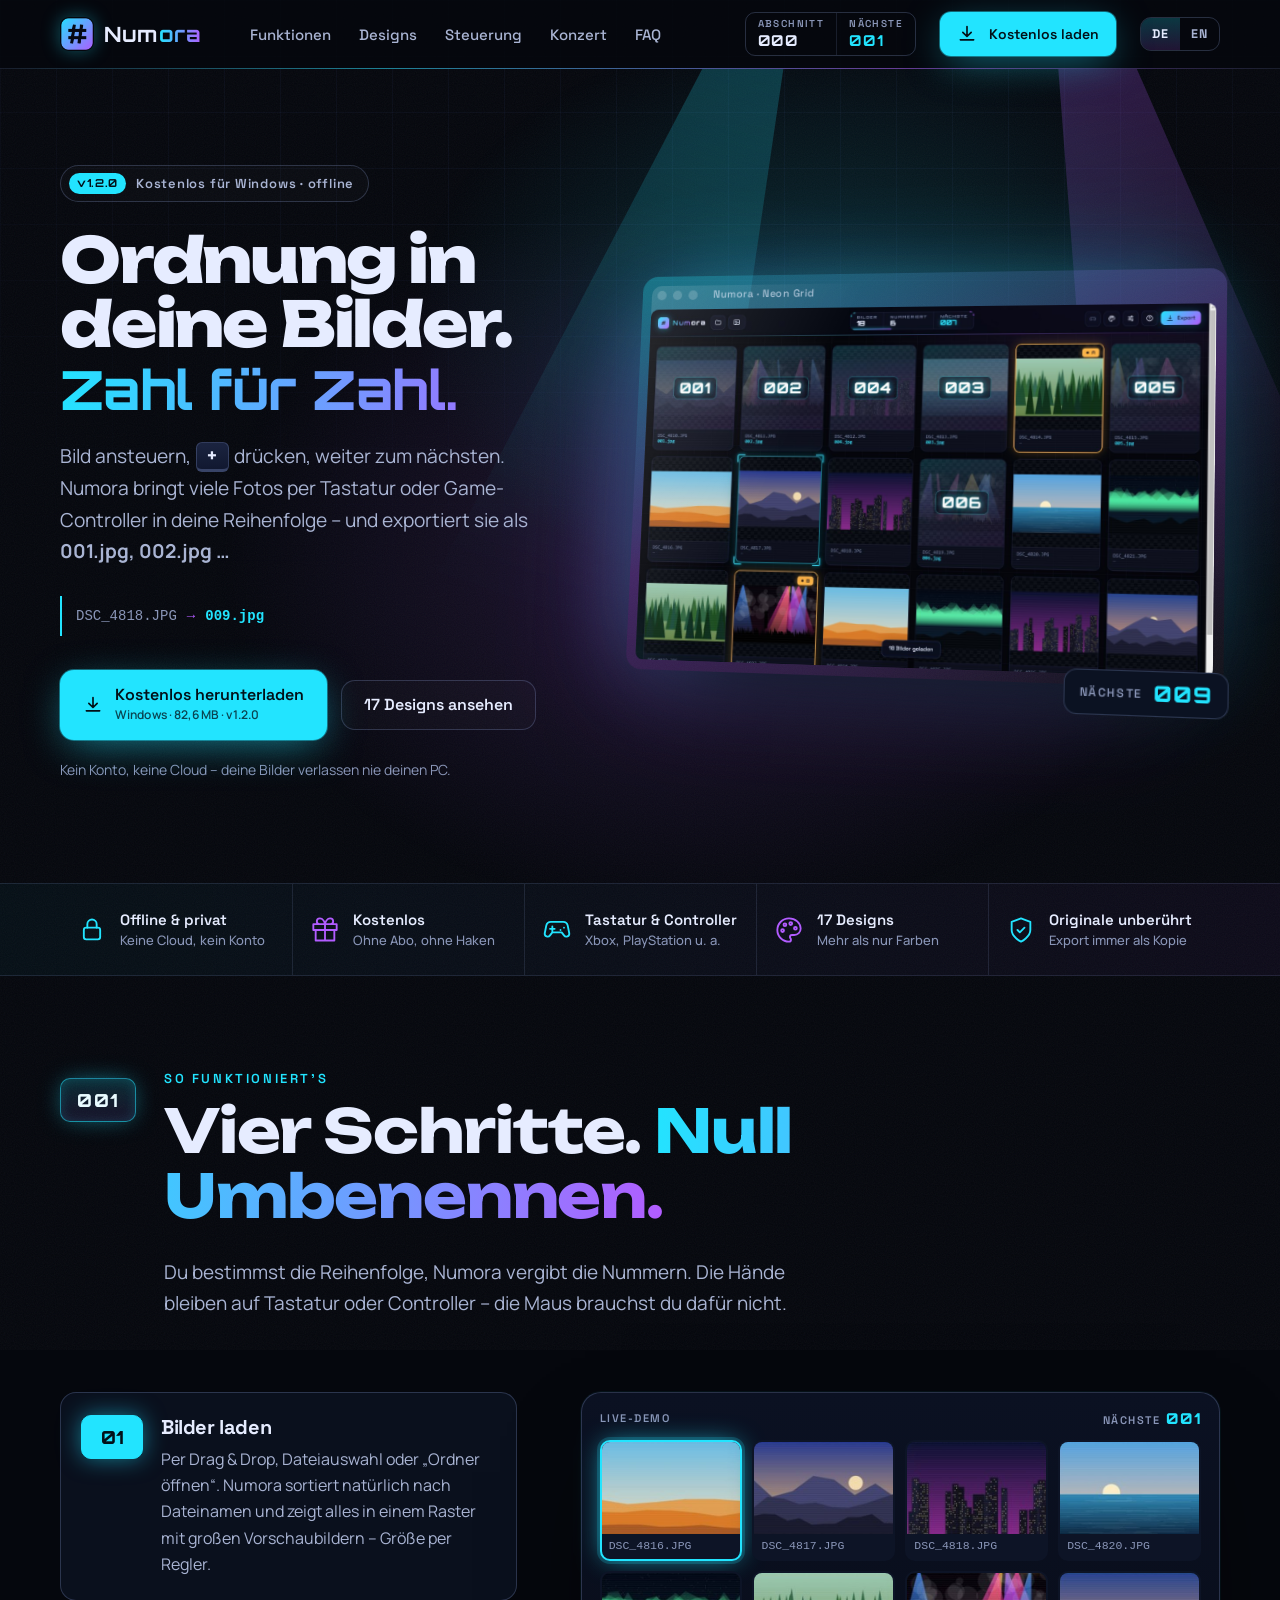
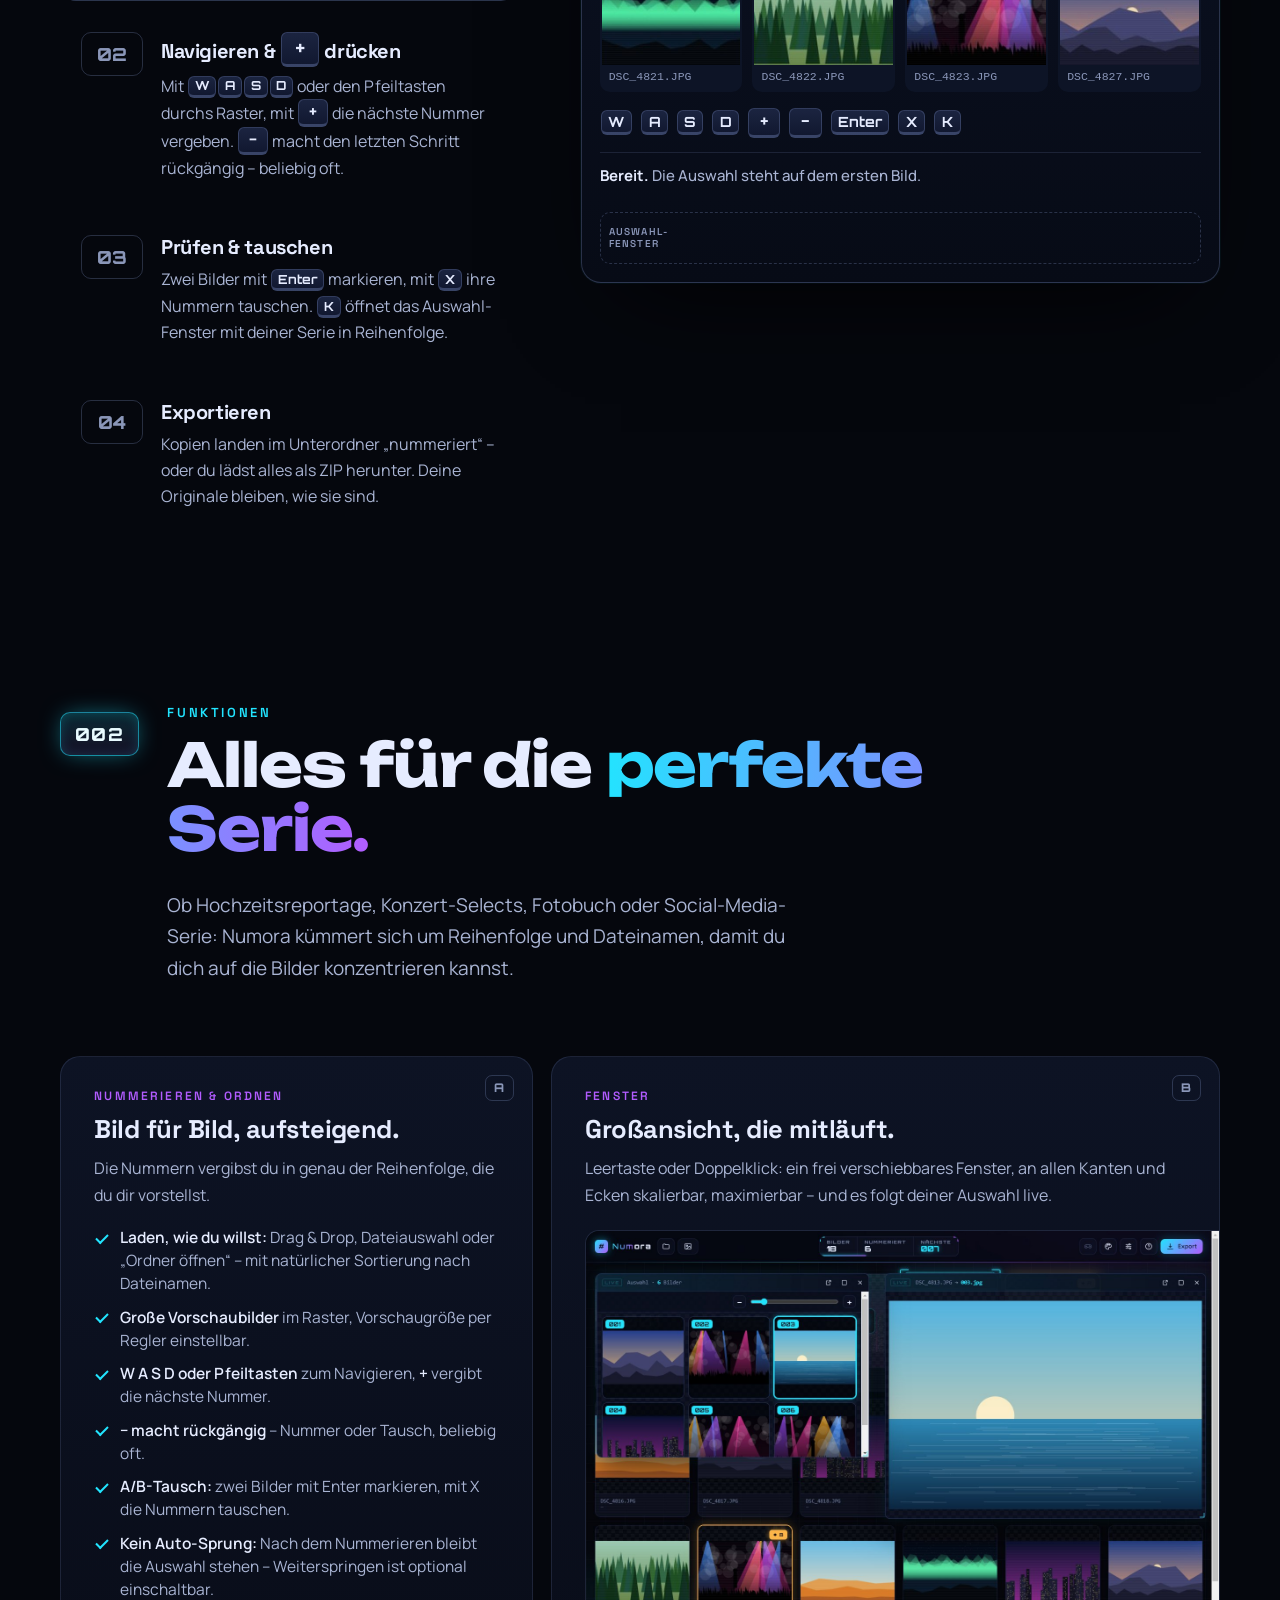
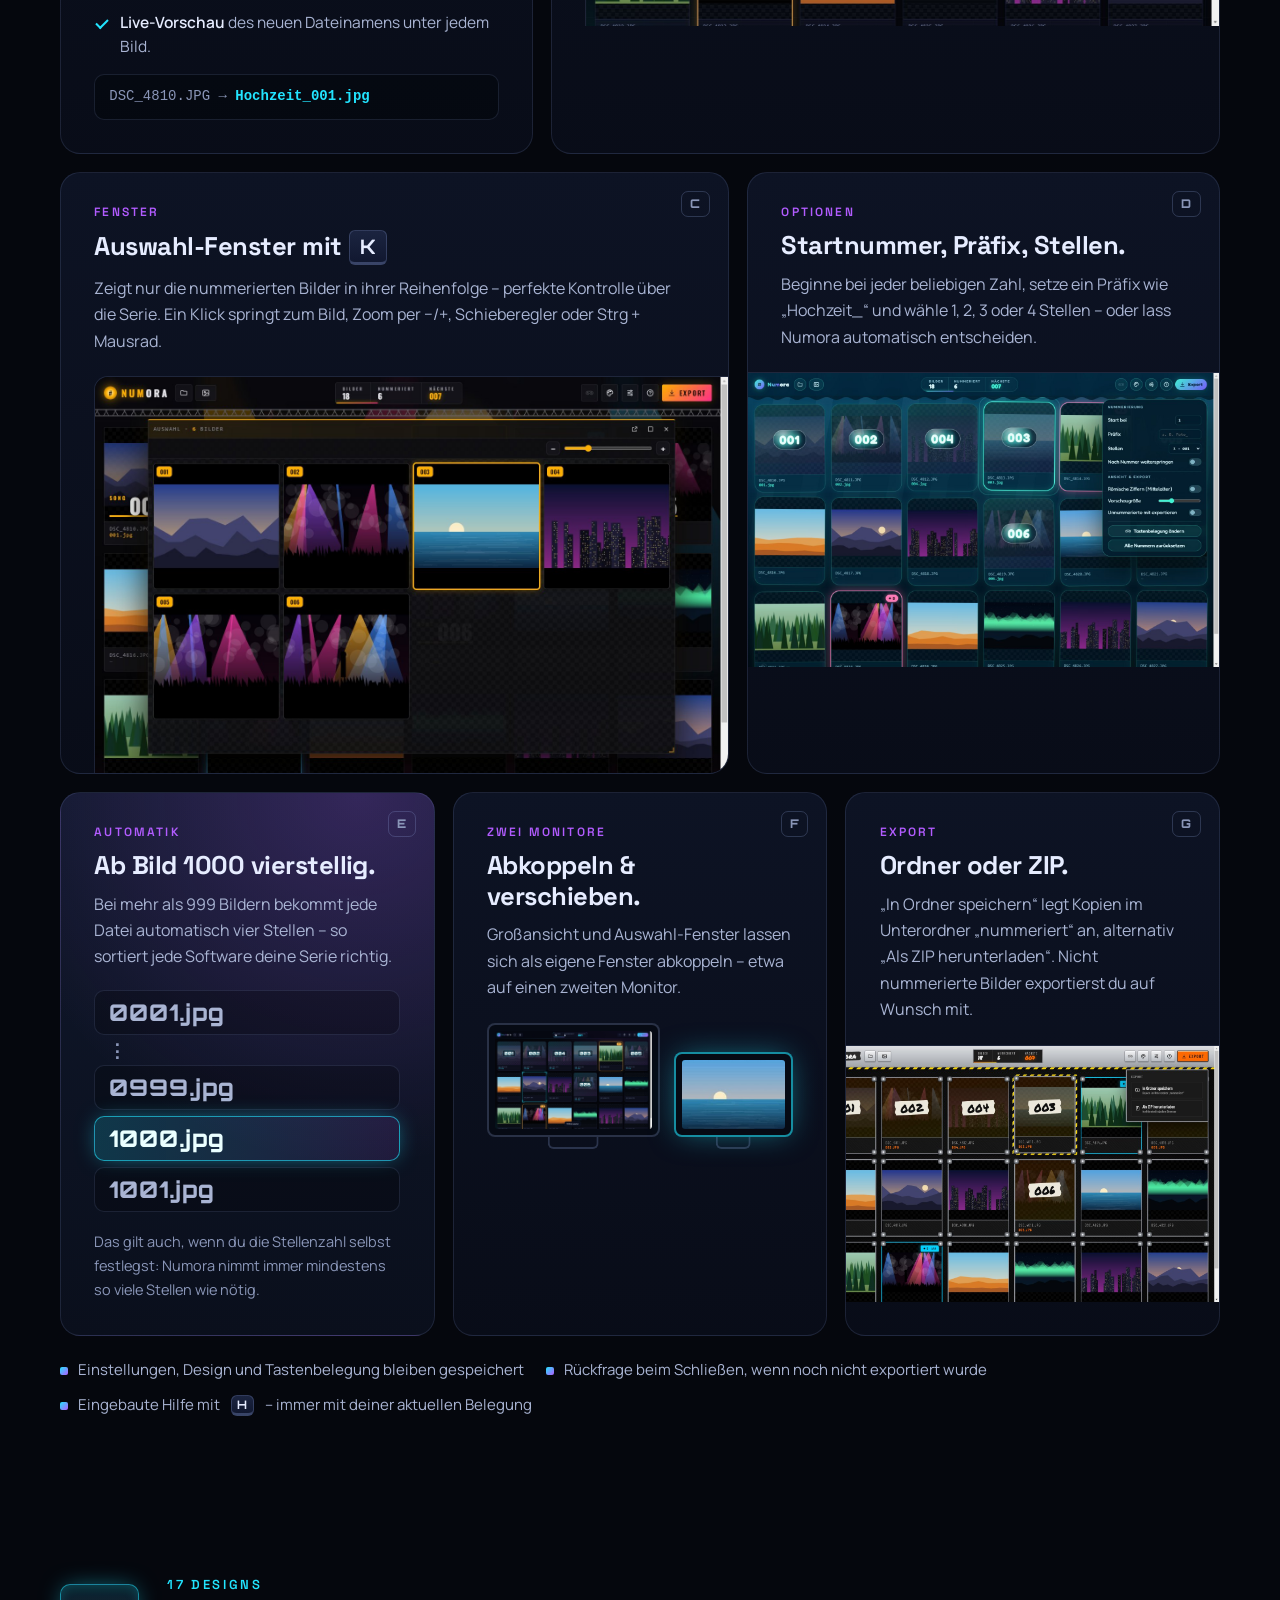
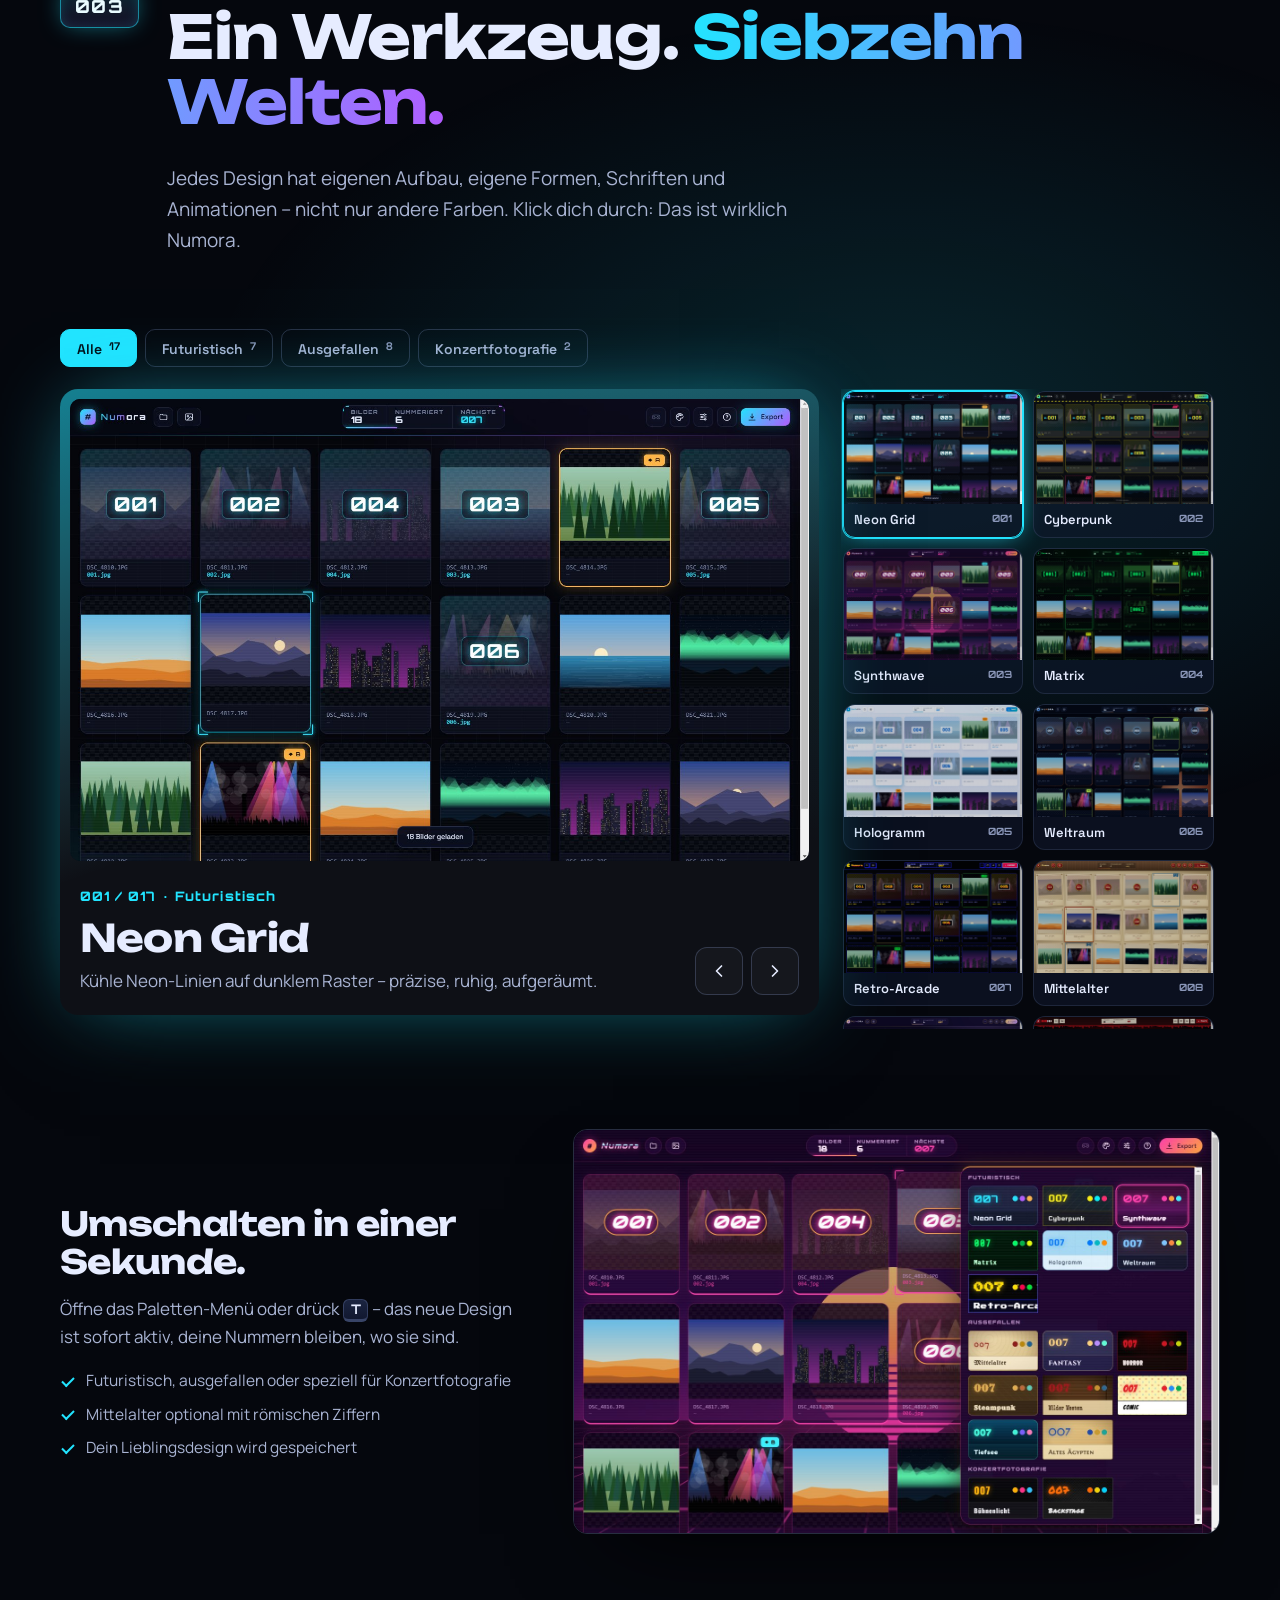
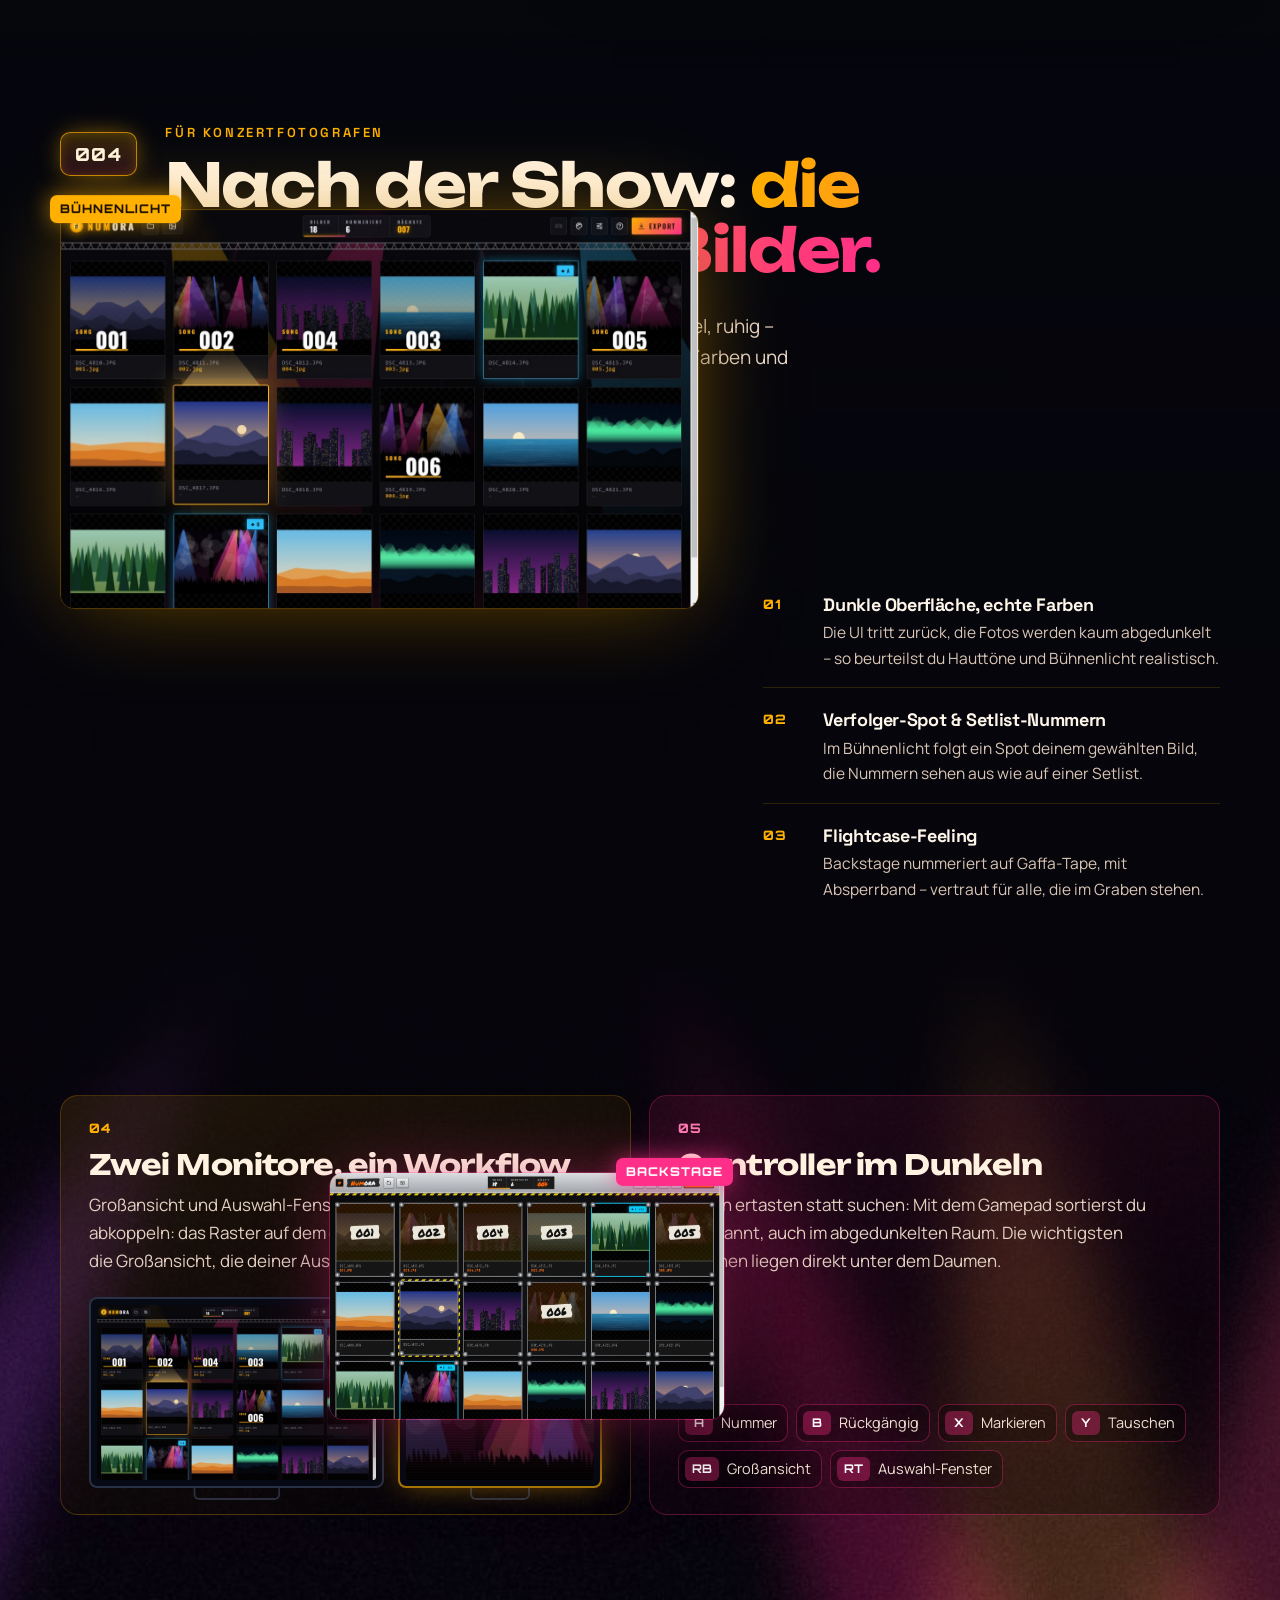
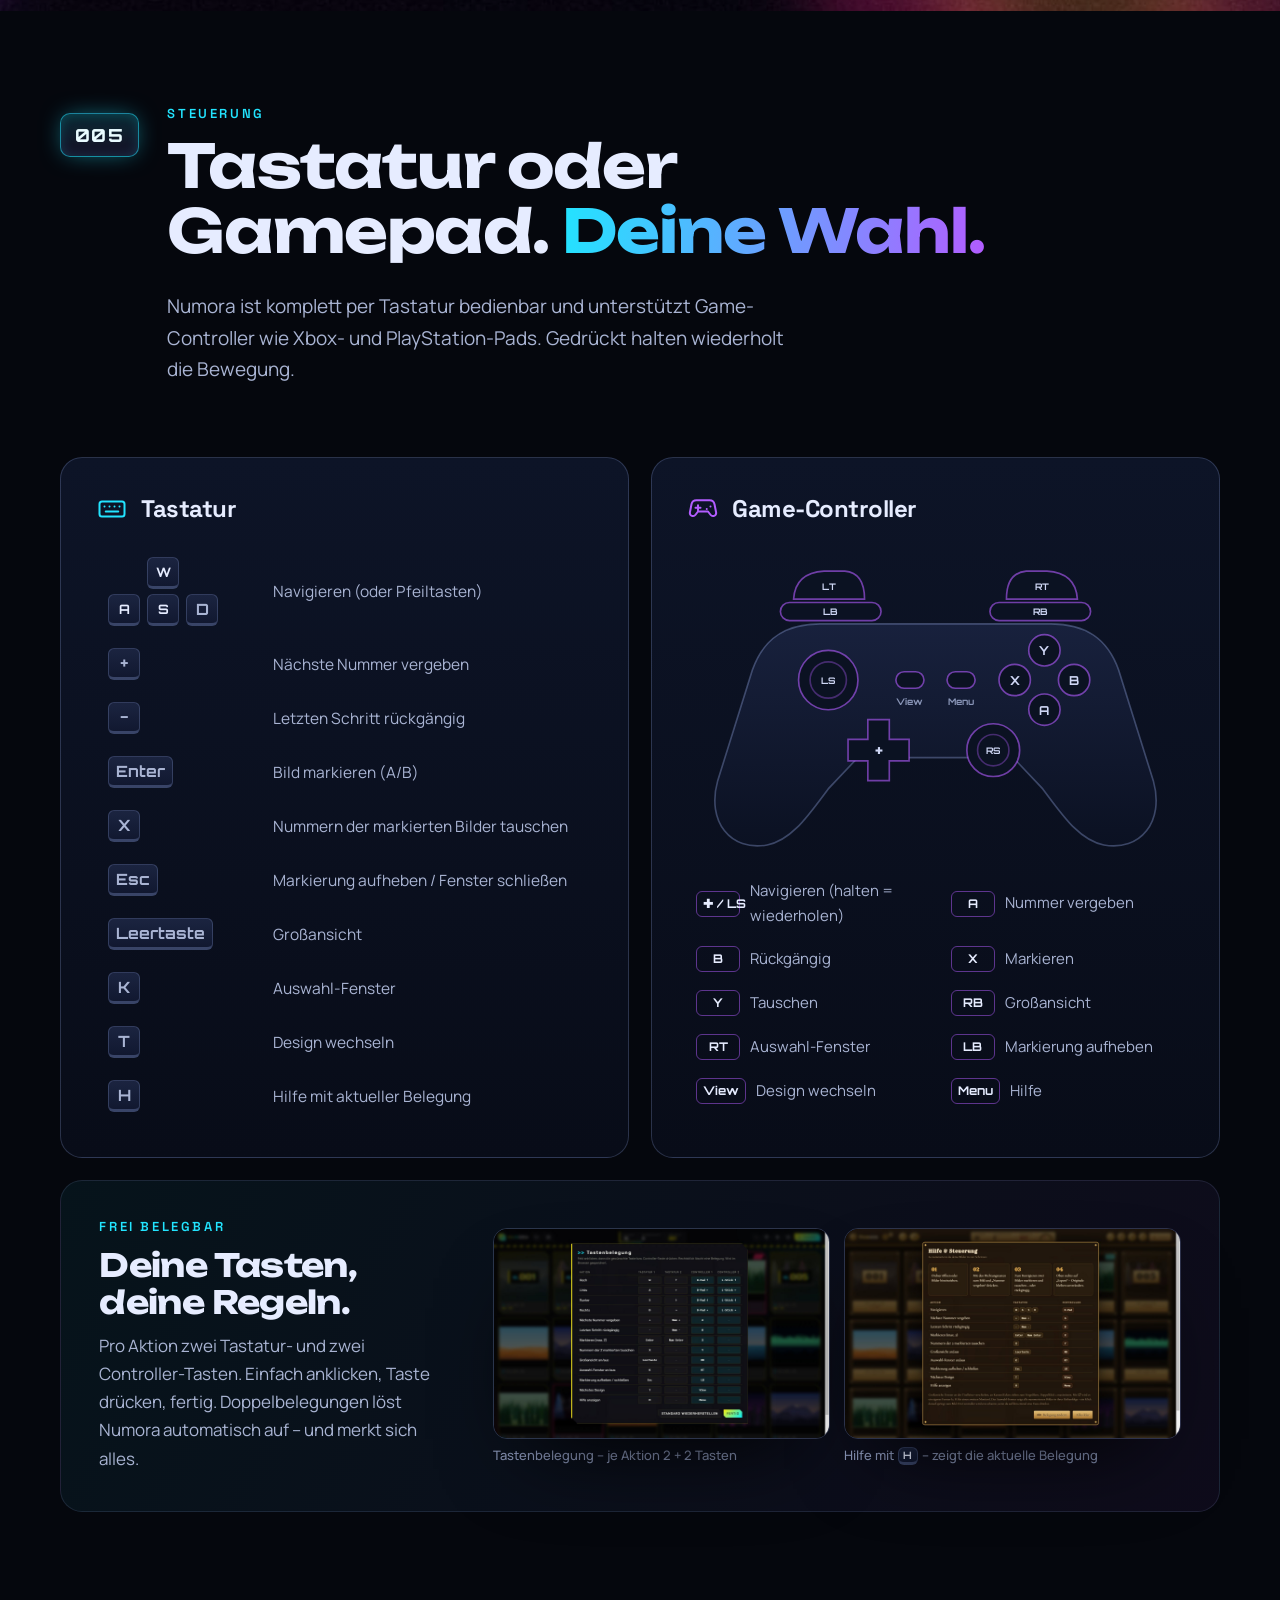
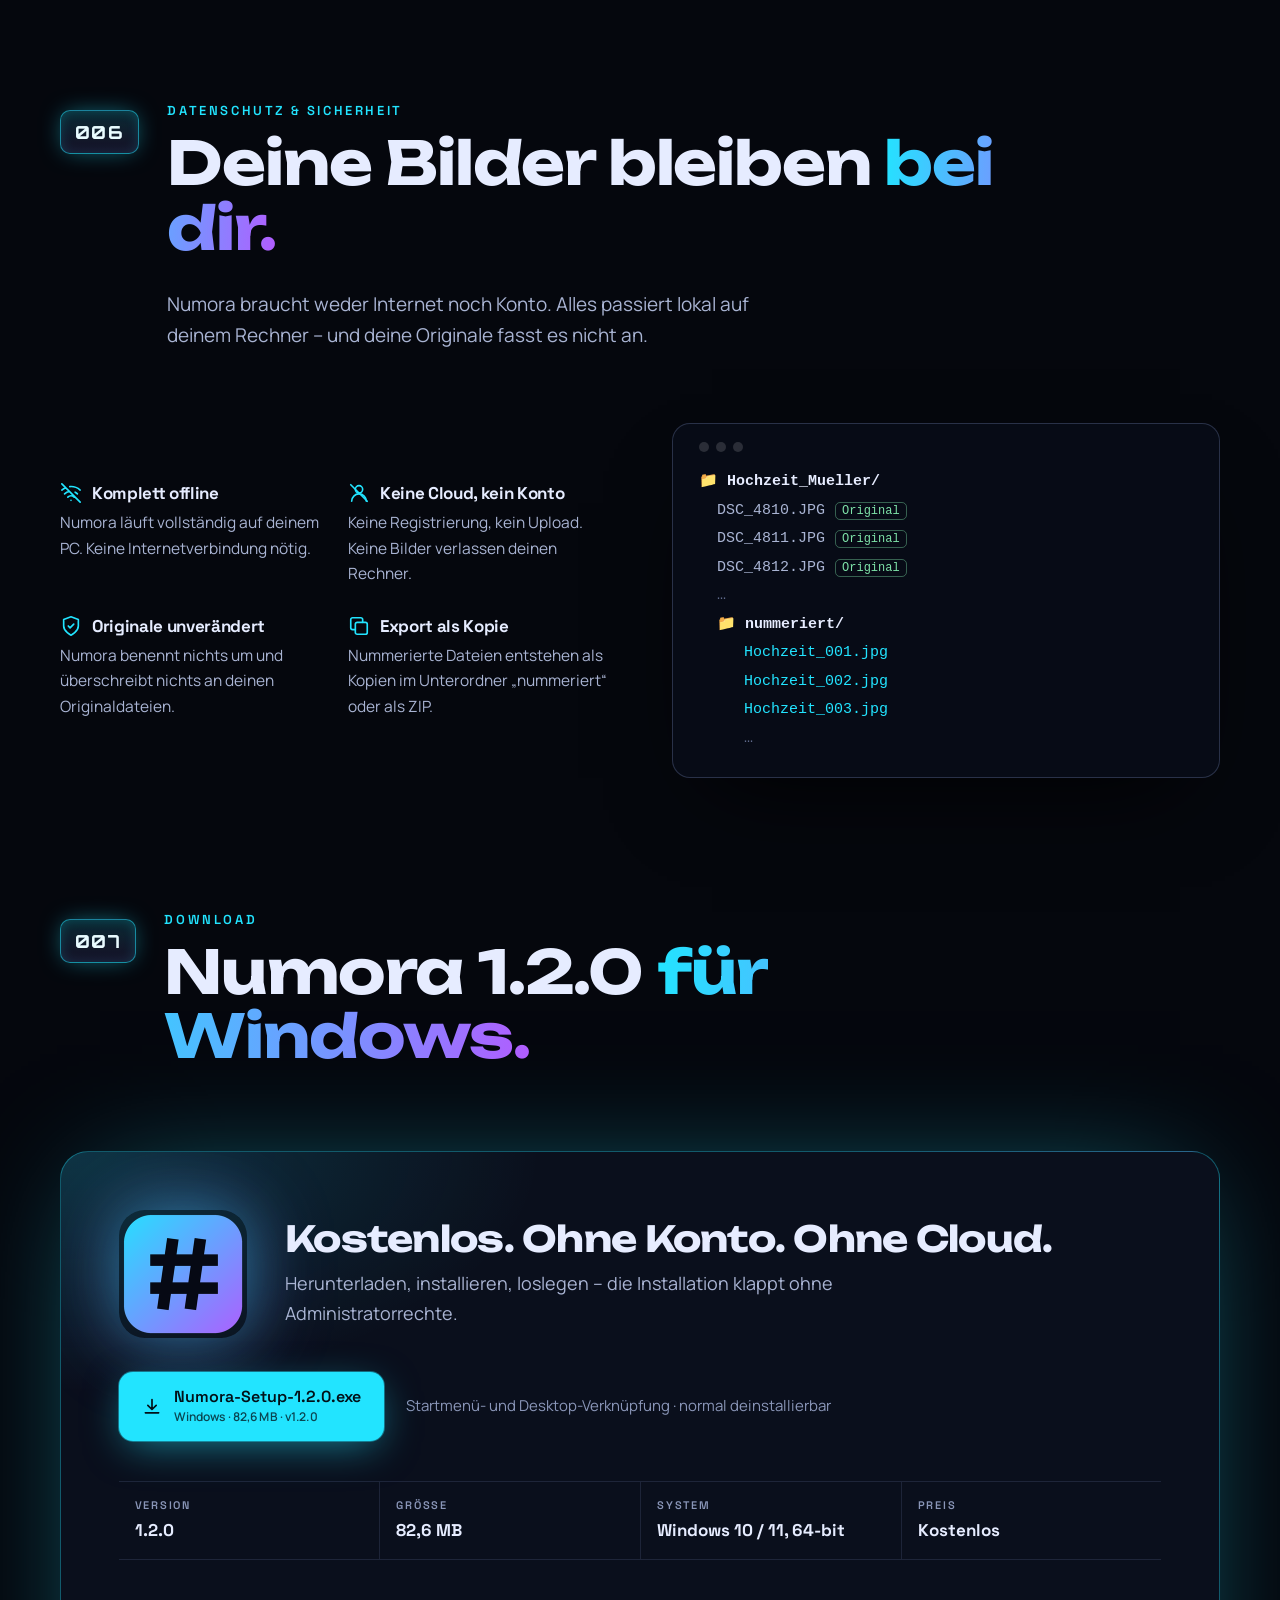
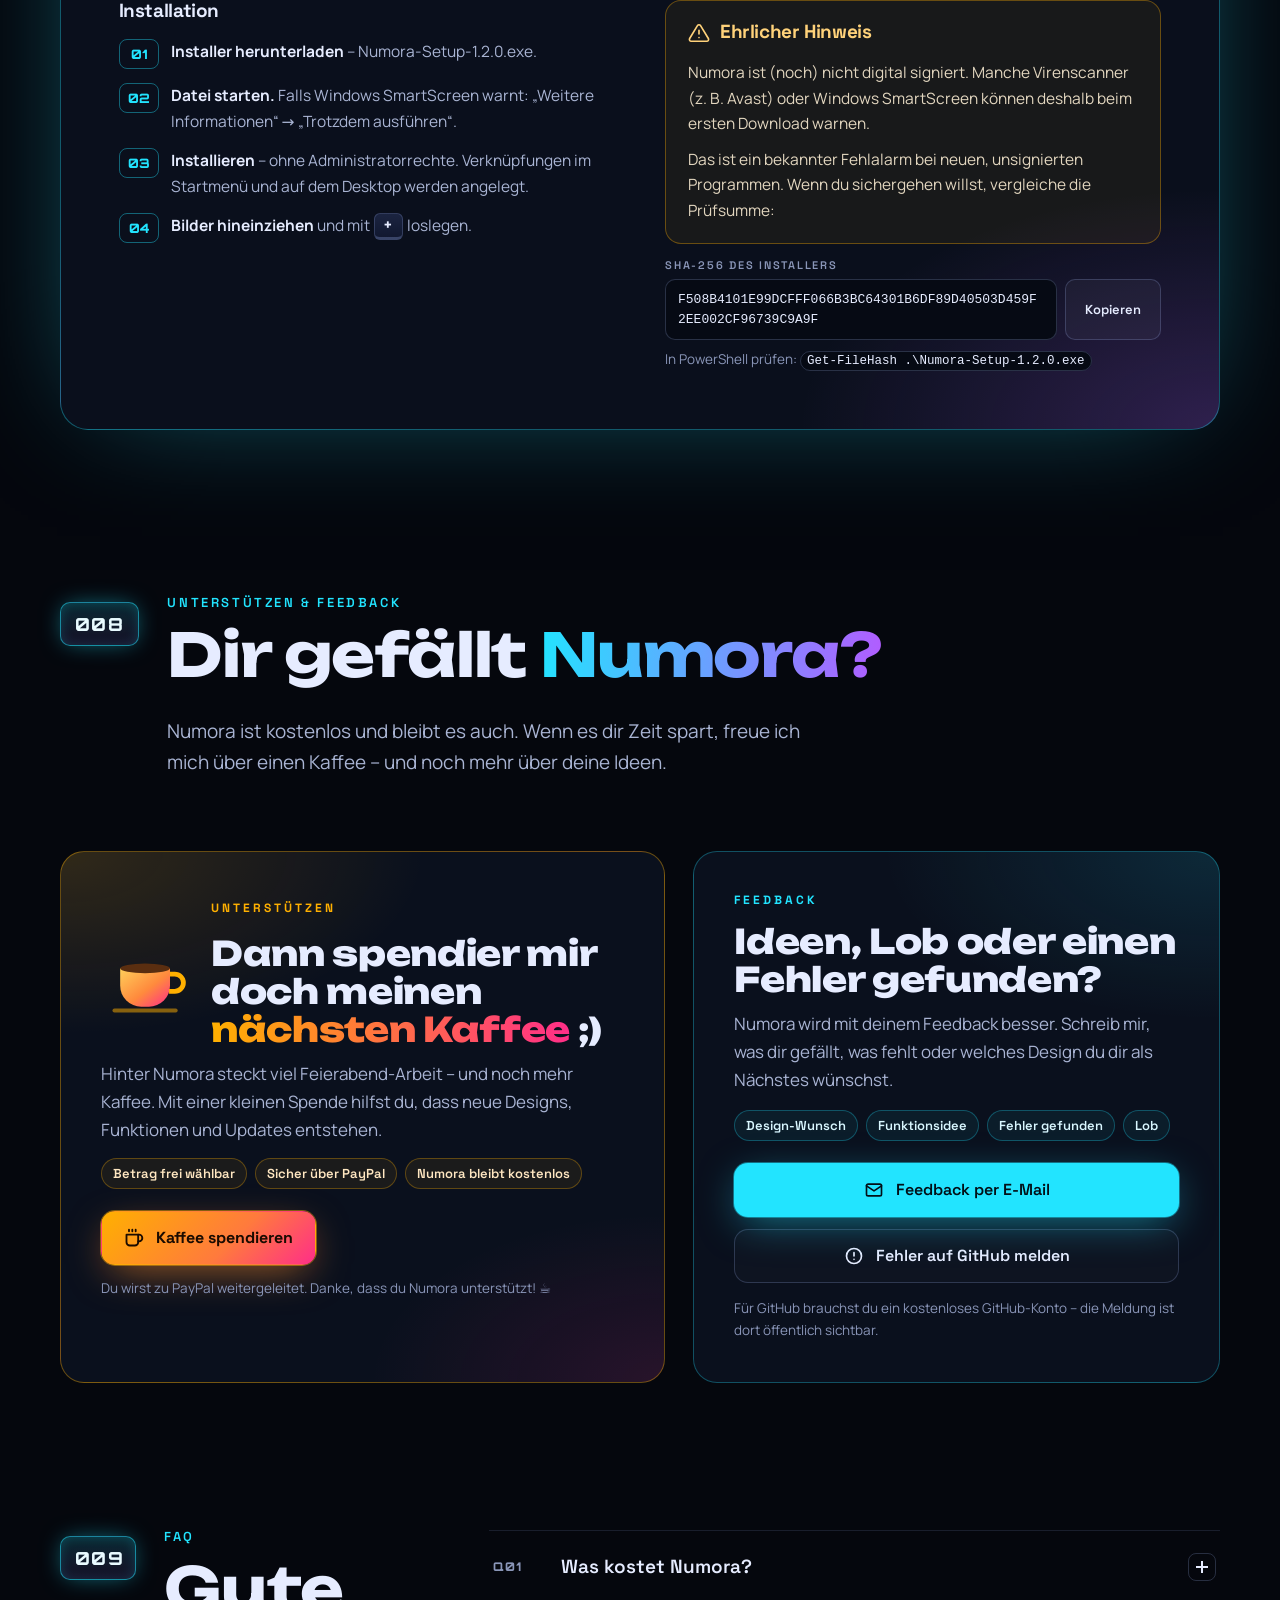
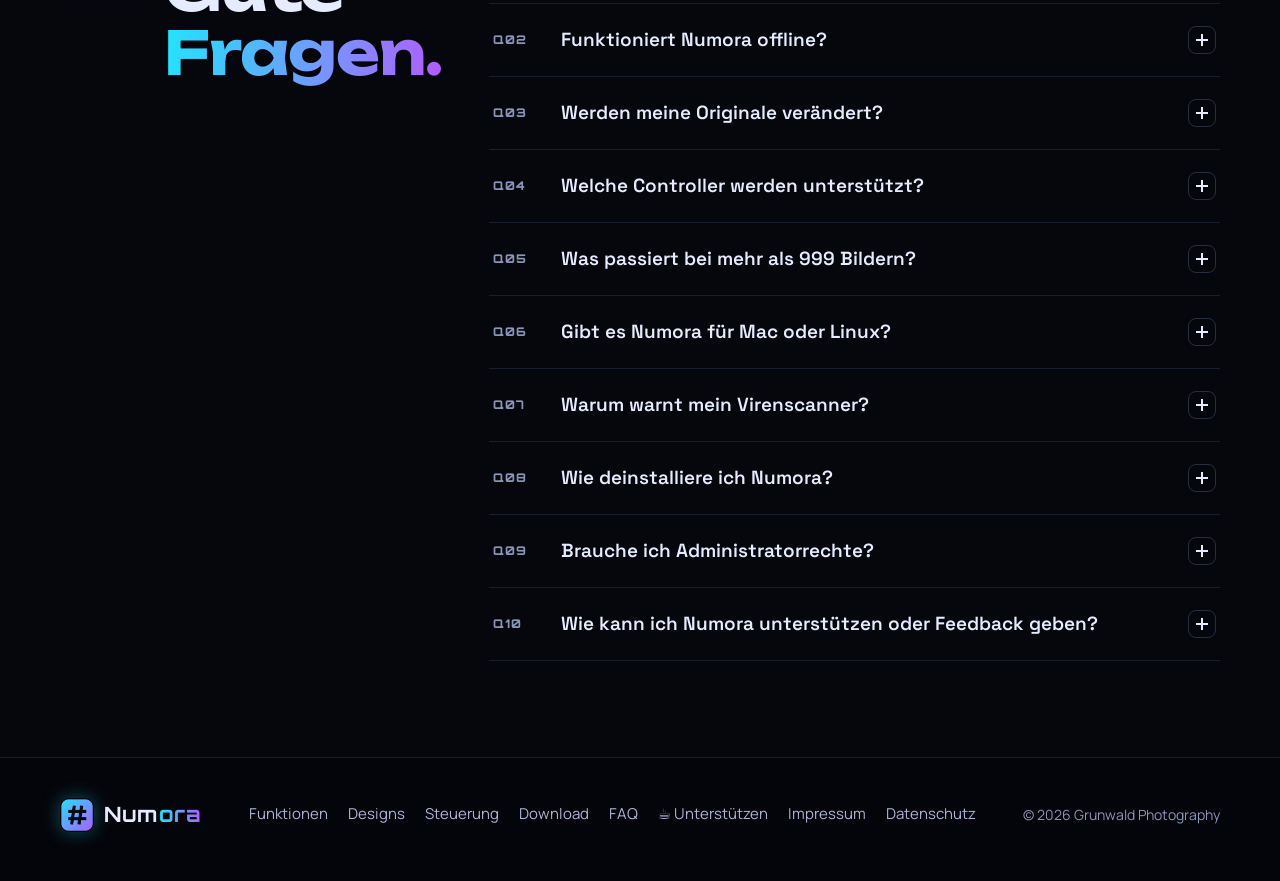
==== commit fac5c3ee: "Englische Version (/en/) mit DE/EN-Umschalter, kompakter Nav-Button auf dem Handy Co-Authored-By: Cl" ====
--- a/index.html
+++ b/index.html
@@ -16,6 +16,9 @@
 <meta property="og:image:width" content="1440">
 <meta property="og:image:height" content="900">
 <meta name="twitter:card" content="summary_large_image">
+<link rel="alternate" hreflang="de" href="https://khoron-ip.github.io/numora/">
+<link rel="alternate" hreflang="en" href="https://khoron-ip.github.io/numora/en/">
+<link rel="alternate" hreflang="x-default" href="https://khoron-ip.github.io/numora/">
 <link href="assets/fonts/fonts.css" rel="stylesheet">
 <script>document.documentElement.classList.add('js')</script>
 <style>
@@ -477,6 +480,12 @@
   .js .drop{opacity:1;animation:none!important;transform:translate(-50%,-50%)}
   .beam{display:none}
 }
+.lang{display:flex;flex:none;border:1px solid var(--line2);border-radius:11px;overflow:hidden;font:700 12.5px/1 var(--f-head);letter-spacing:.08em}
+.lang a{padding:10px 11px;color:var(--mute2);text-decoration:none;transition:background .2s,color .2s}
+.lang a:hover{color:var(--ink);background:rgba(255,255,255,.04)}
+.lang a[aria-current]{color:var(--ink);background:linear-gradient(180deg,rgba(34,228,255,.22),rgba(178,92,255,.16))}
+@media (max-width:440px){.lang a{padding:9px 8px}}
+@media (max-width:560px){.nav-in .btn-dl>span{display:none}.nav-in .btn-dl{padding:11px 12px;gap:0}}
 </style>
 </head>
 <body>
@@ -498,10 +507,11 @@
       <div>Abschnitt<b id="c-cur">000</b></div>
       <div class="nx">Nächste<b id="c-next">001</b></div>
     </div>
-    <a class="btn btn-dl" href="https://github.com/khoron-ip/numora/releases/download/v1.2.0/Numora-Setup-1.2.0.exe" download>
+    <a class="btn btn-dl" href="https://github.com/khoron-ip/numora/releases/download/v1.2.0/Numora-Setup-1.2.0.exe" download aria-label="Kostenlos herunterladen">
       <svg viewBox="0 0 24 24" fill="none" stroke="currentColor" stroke-width="2" stroke-linecap="round" stroke-linejoin="round" aria-hidden="true"><path d="M12 3v12m0 0-5-5m5 5 5-5M4 19h16"/></svg>
       <span>Kostenlos<span class="t-long"> laden</span></span>
     </a>
+    <div class="lang" role="group" aria-label="Sprache / Language"><a href="./" lang="de" hreflang="de" aria-current="page">DE</a><a href="en/" lang="en" hreflang="en">EN</a></div>
     <button class="burger" type="button" aria-expanded="false" aria-controls="navlinks" aria-label="Menü öffnen"><span></span><span></span><span></span></button>
   </div>
 </header>
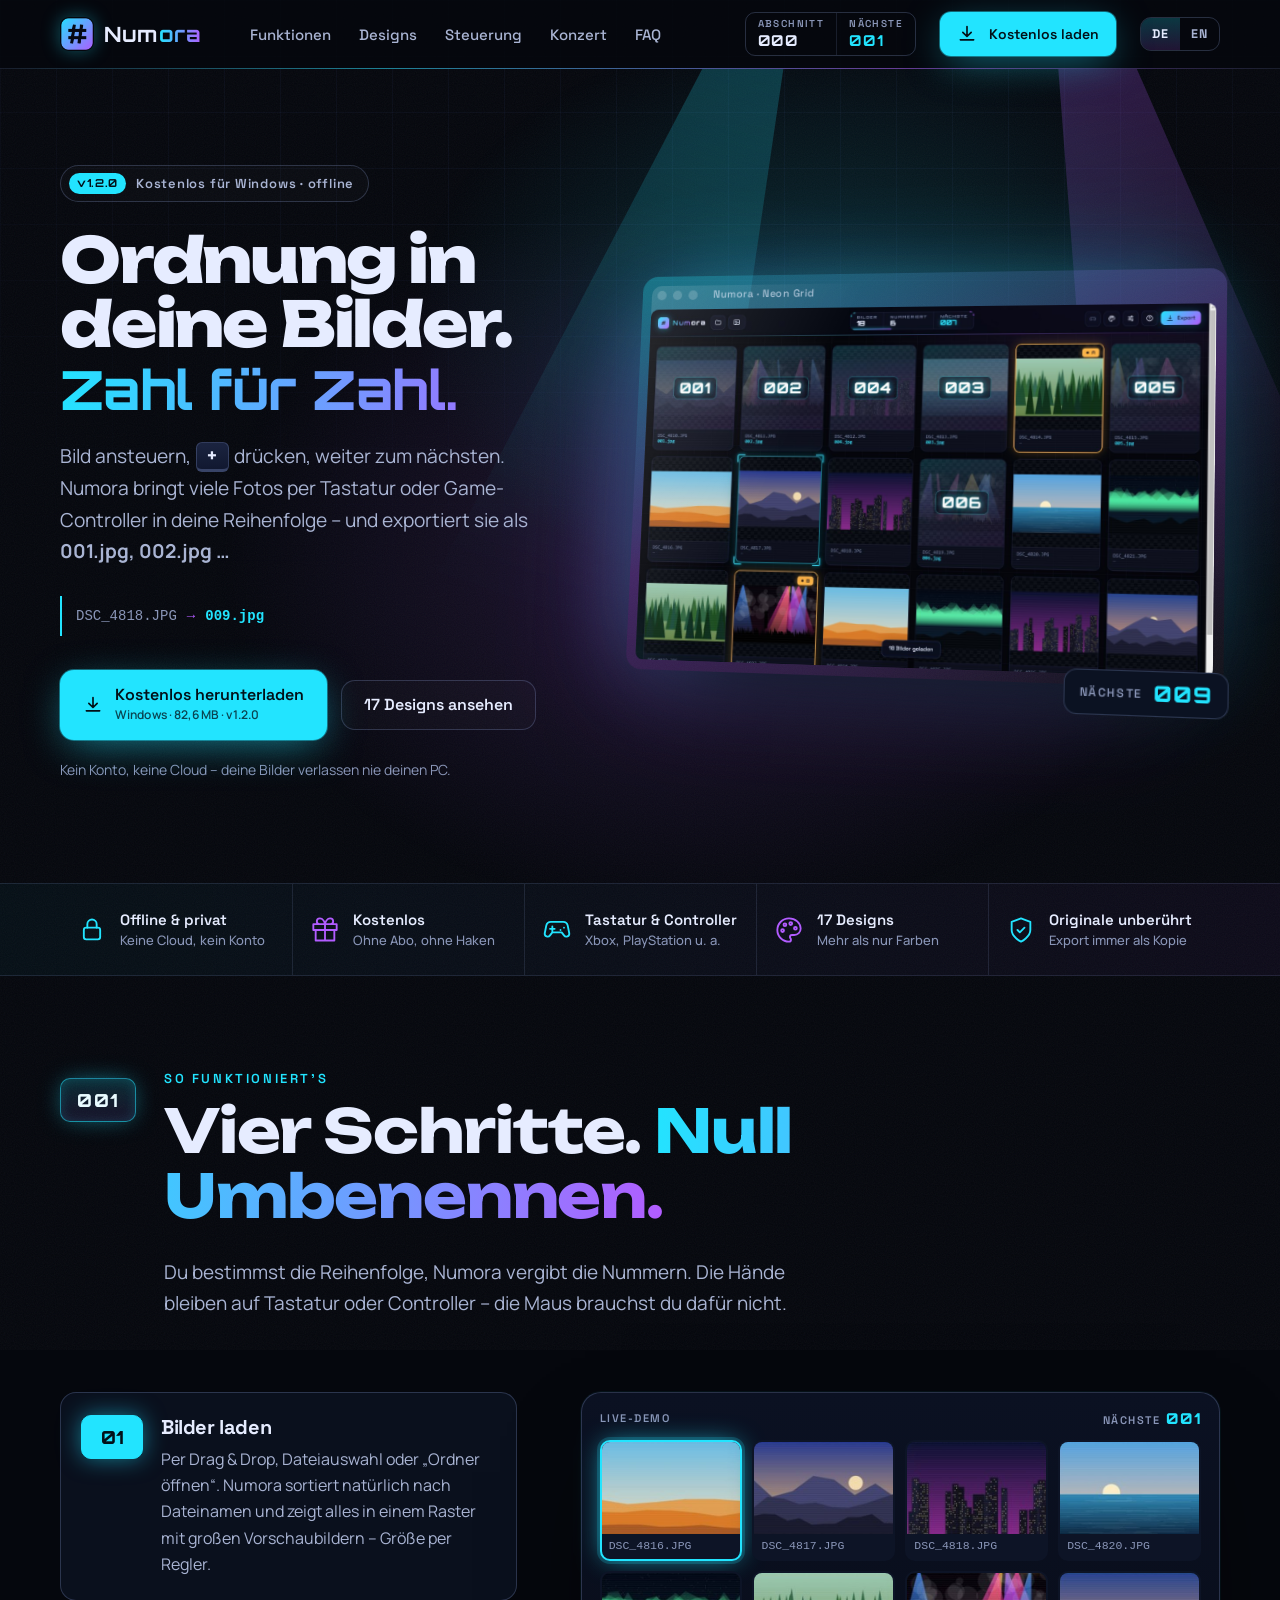
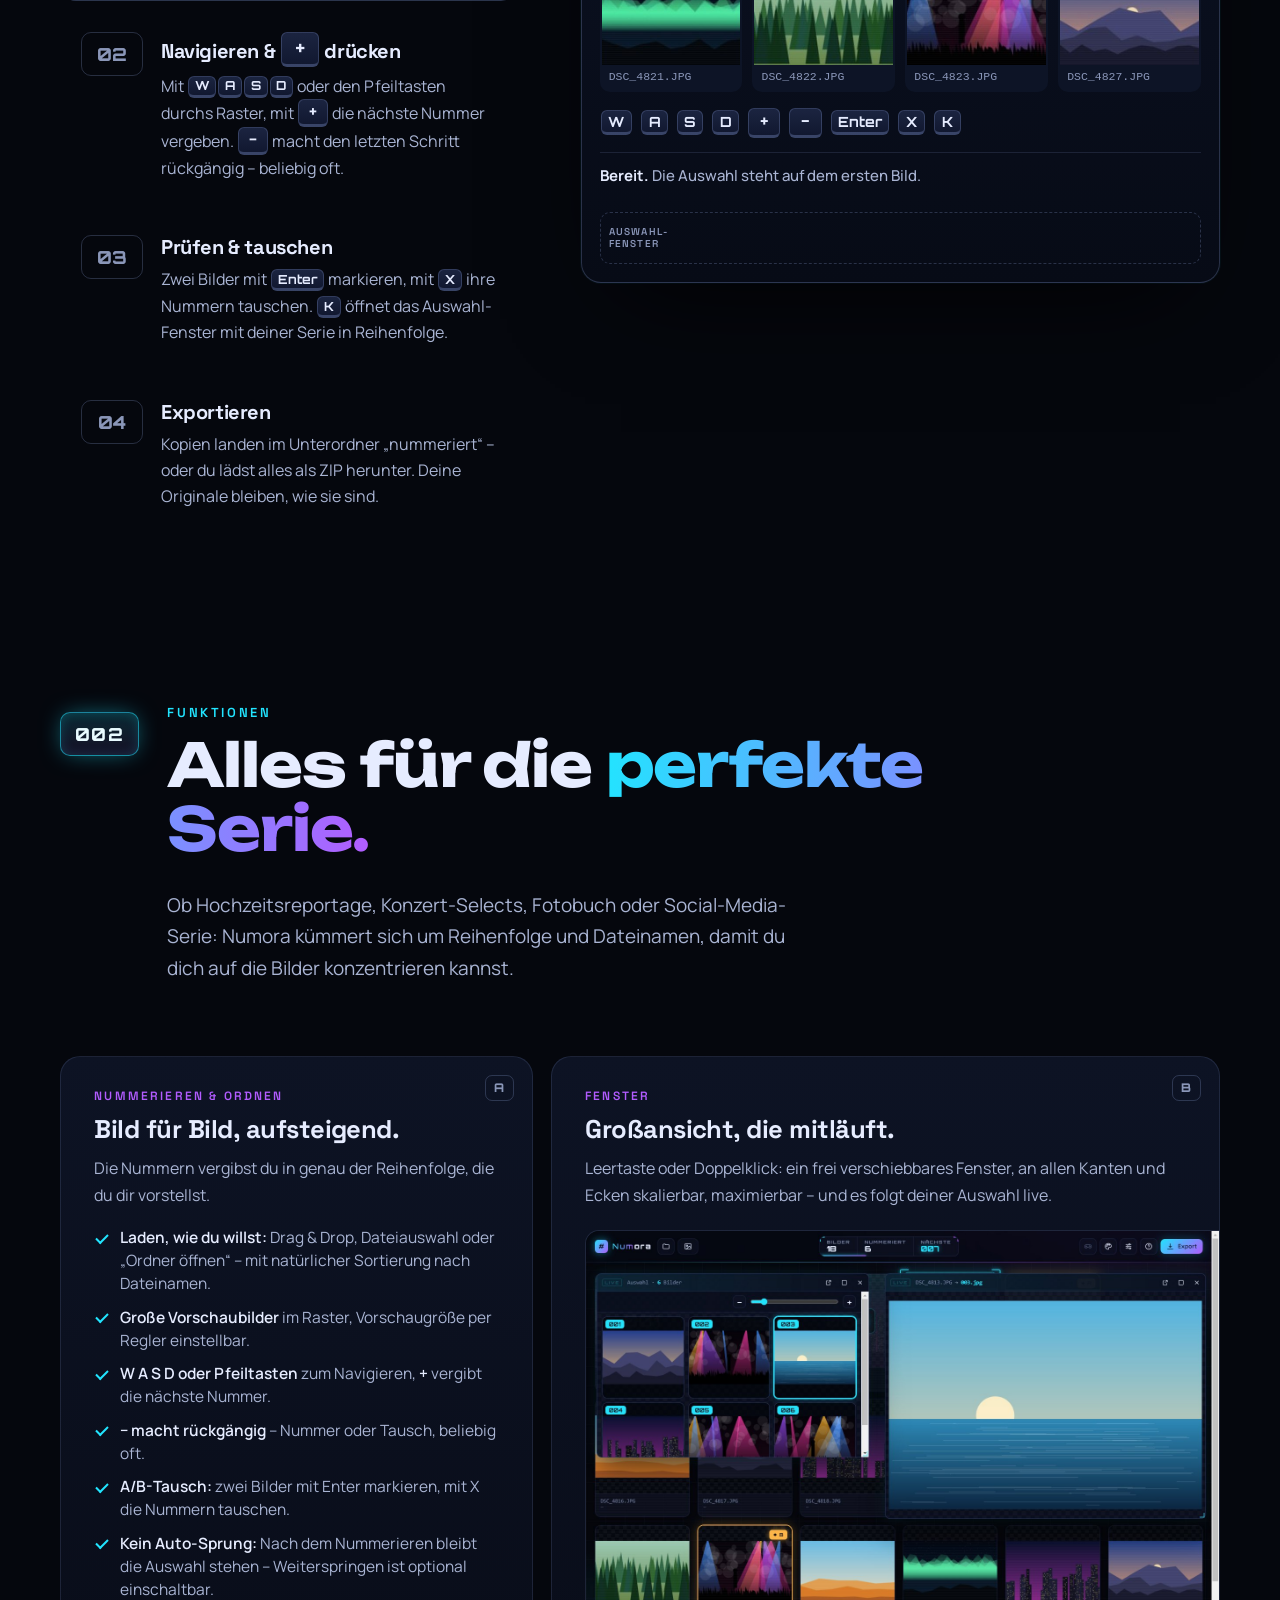
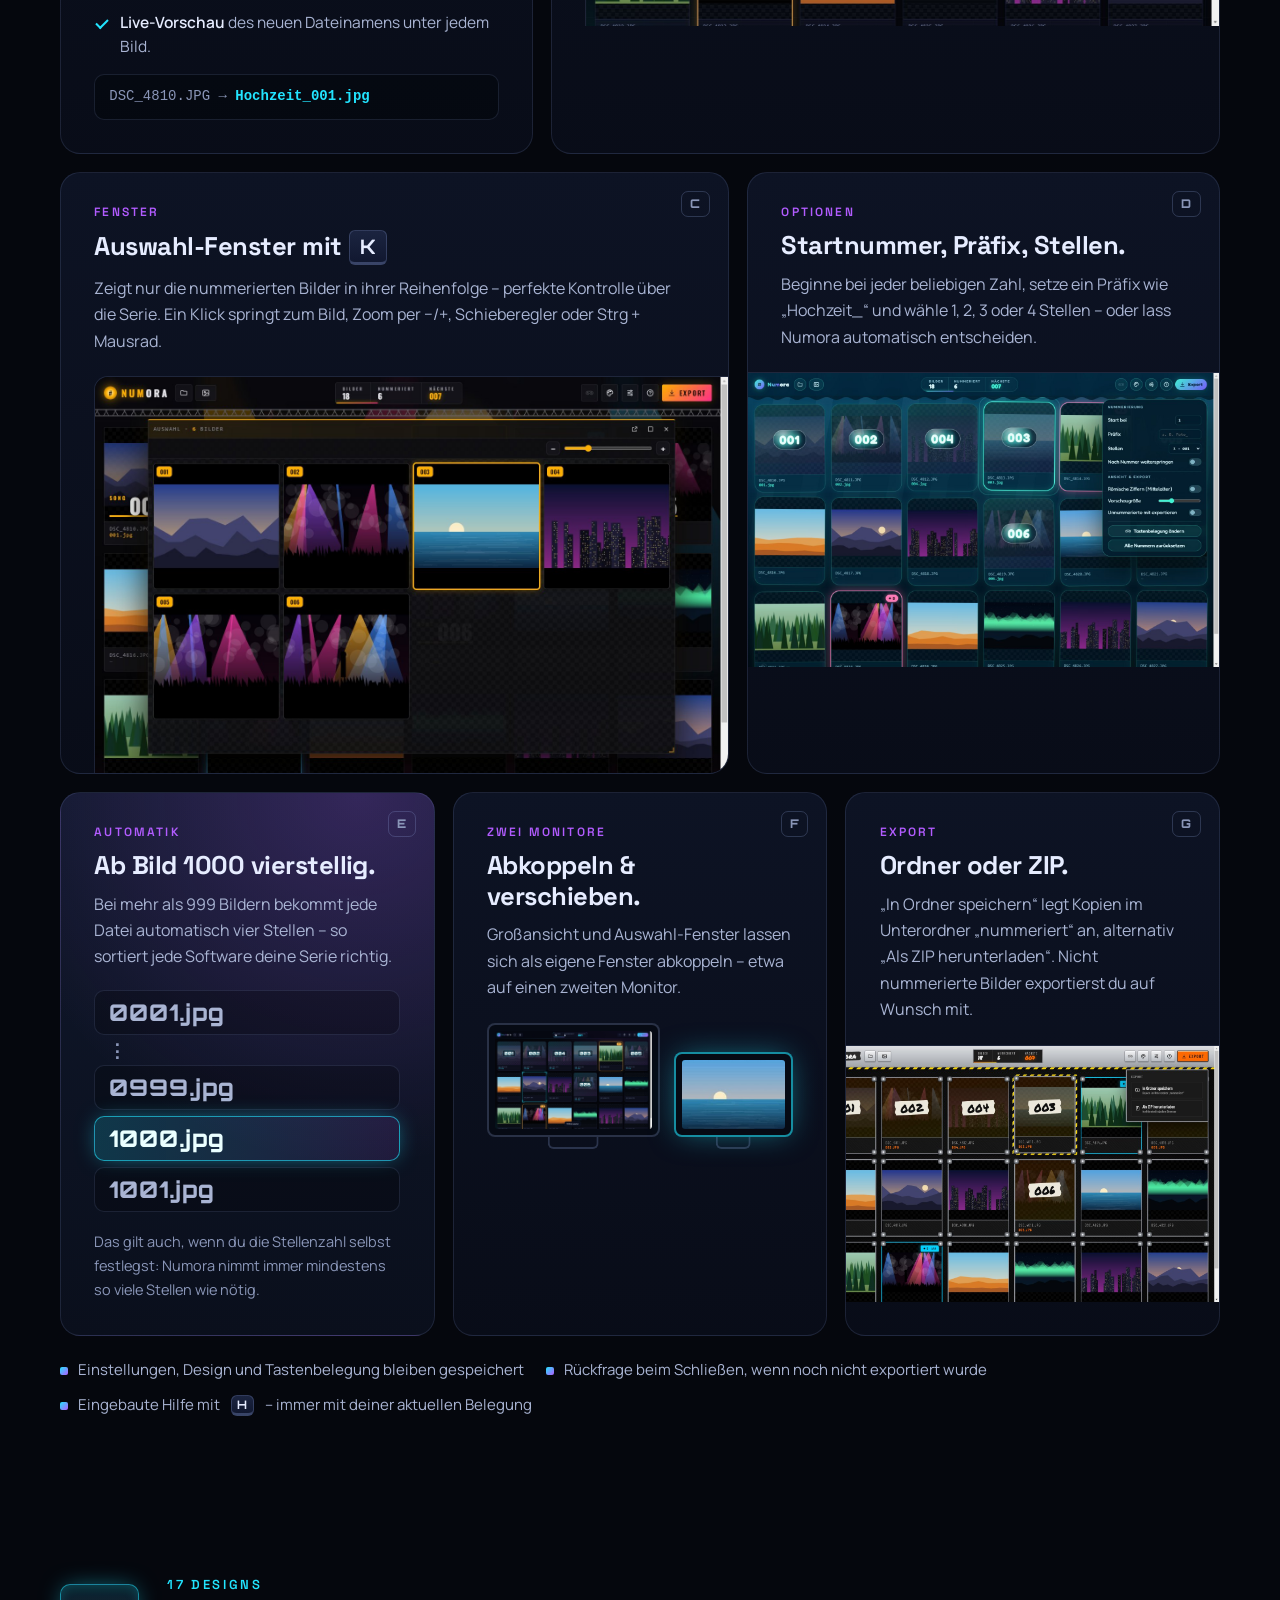
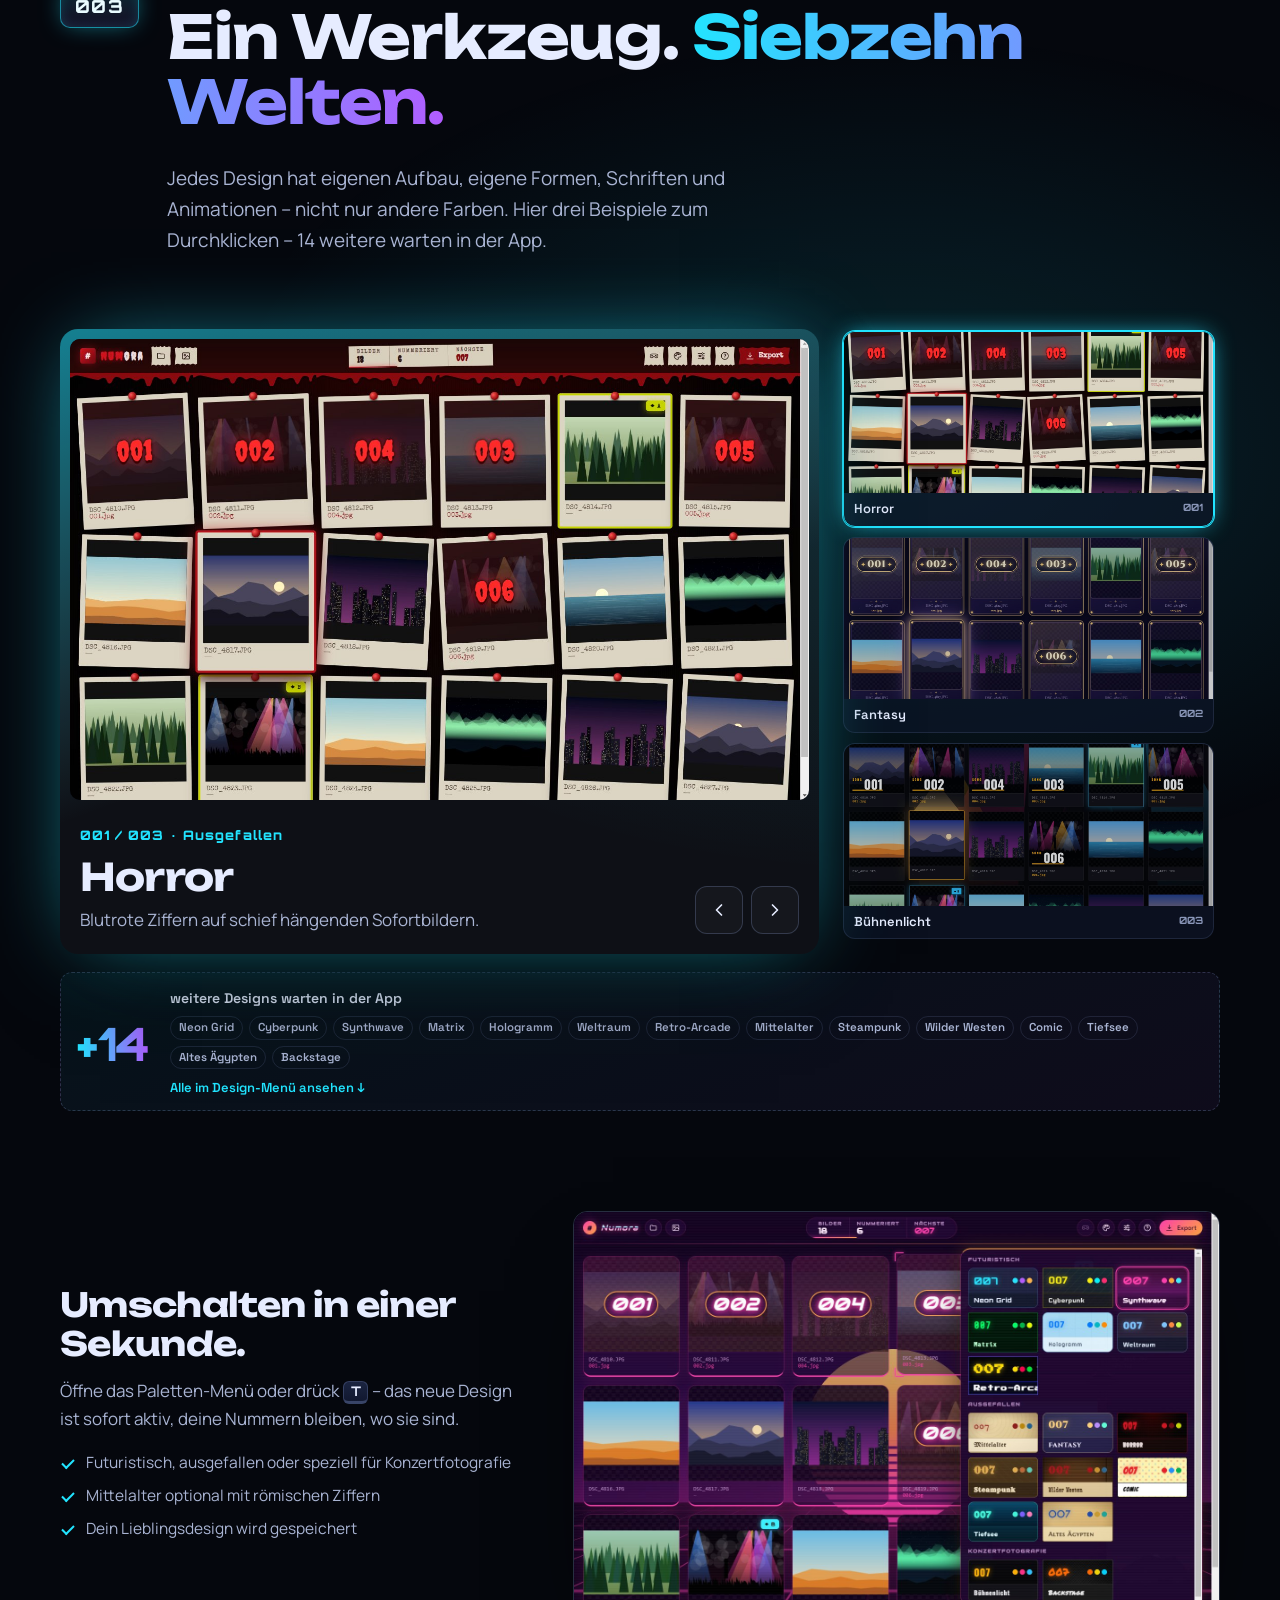
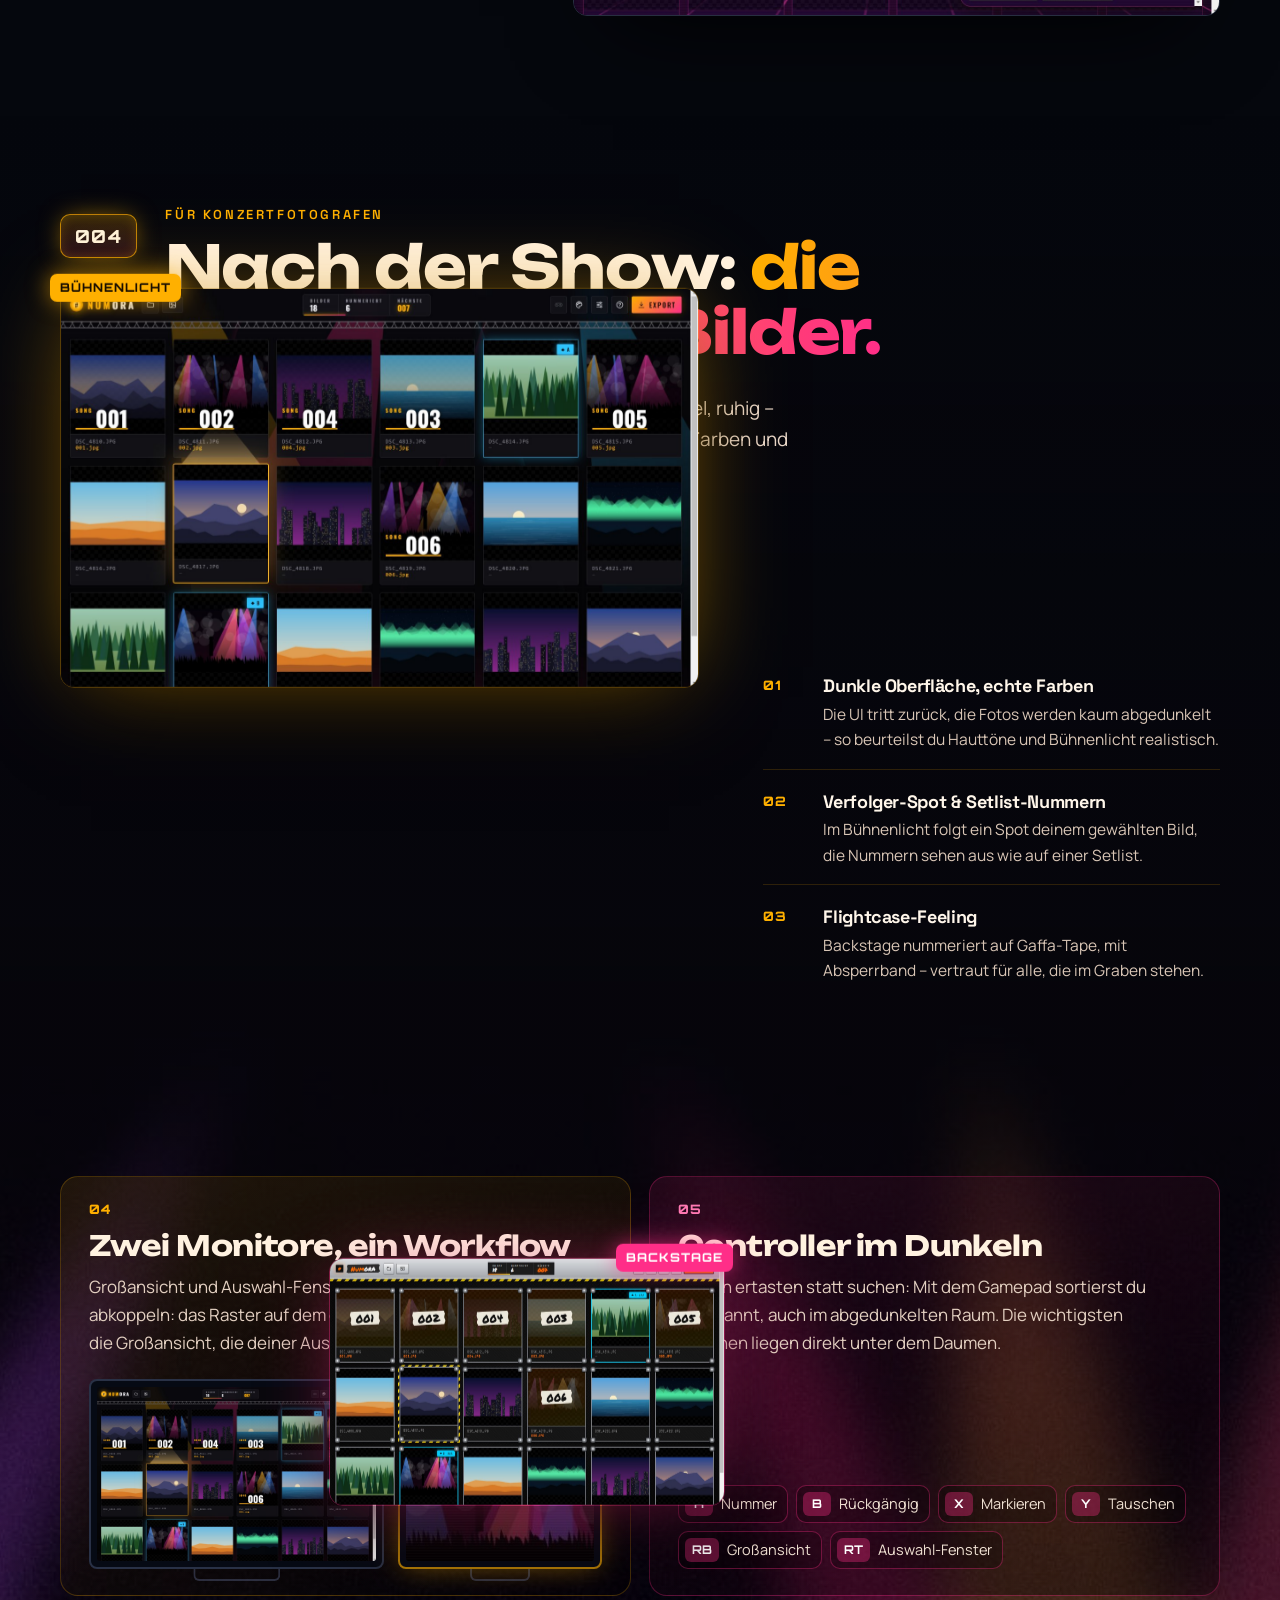
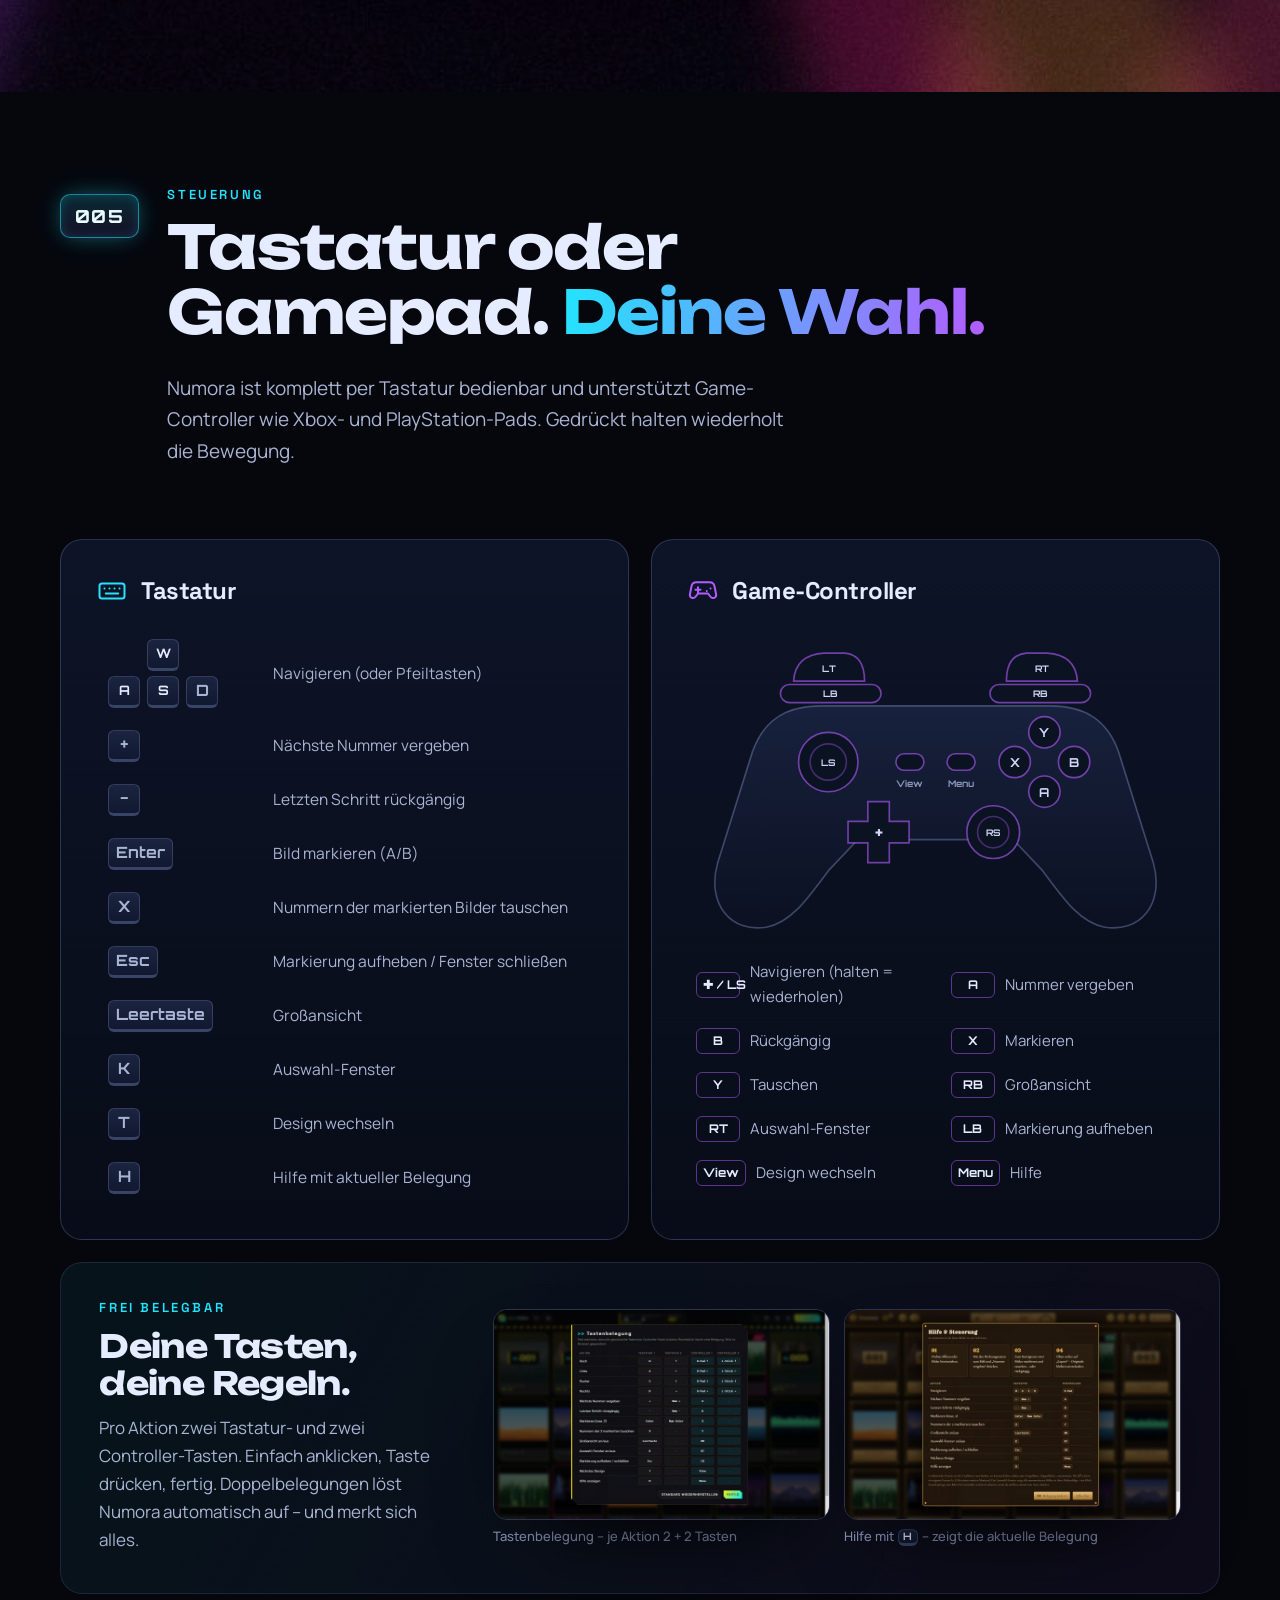
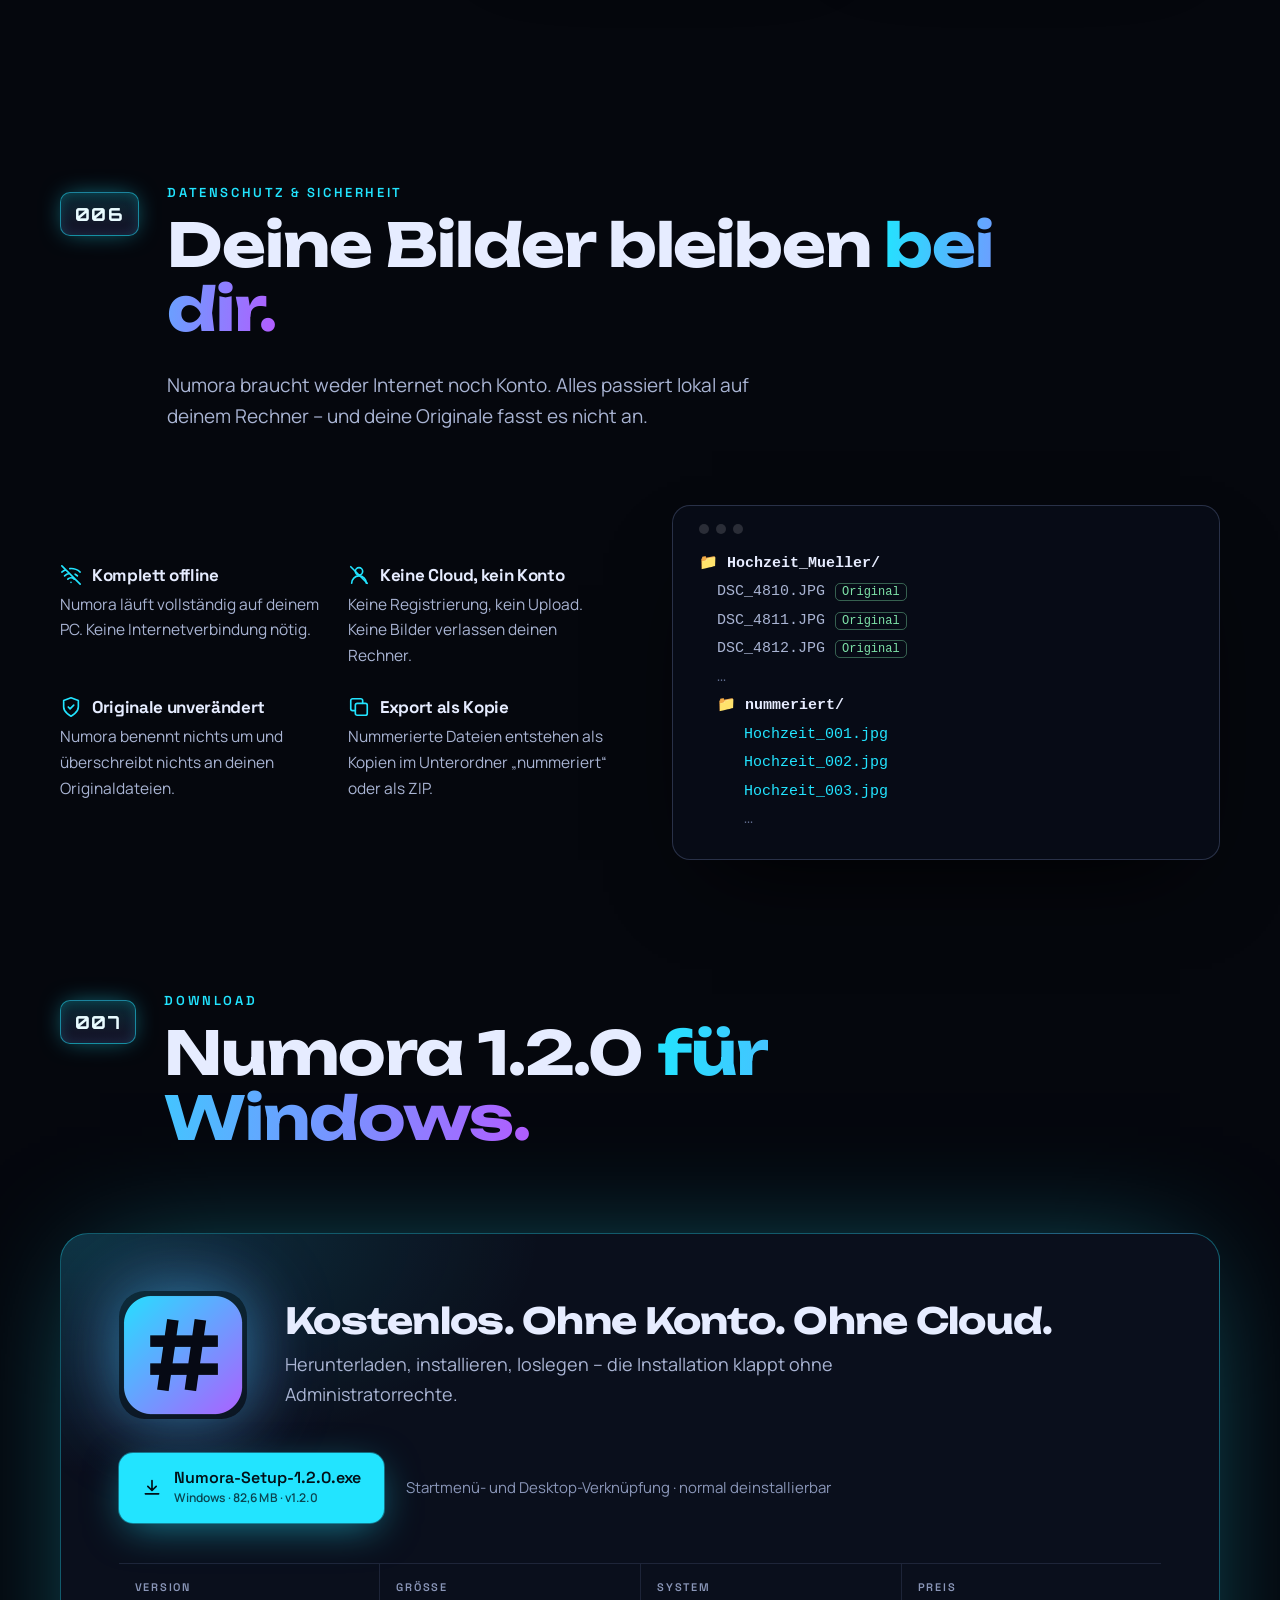
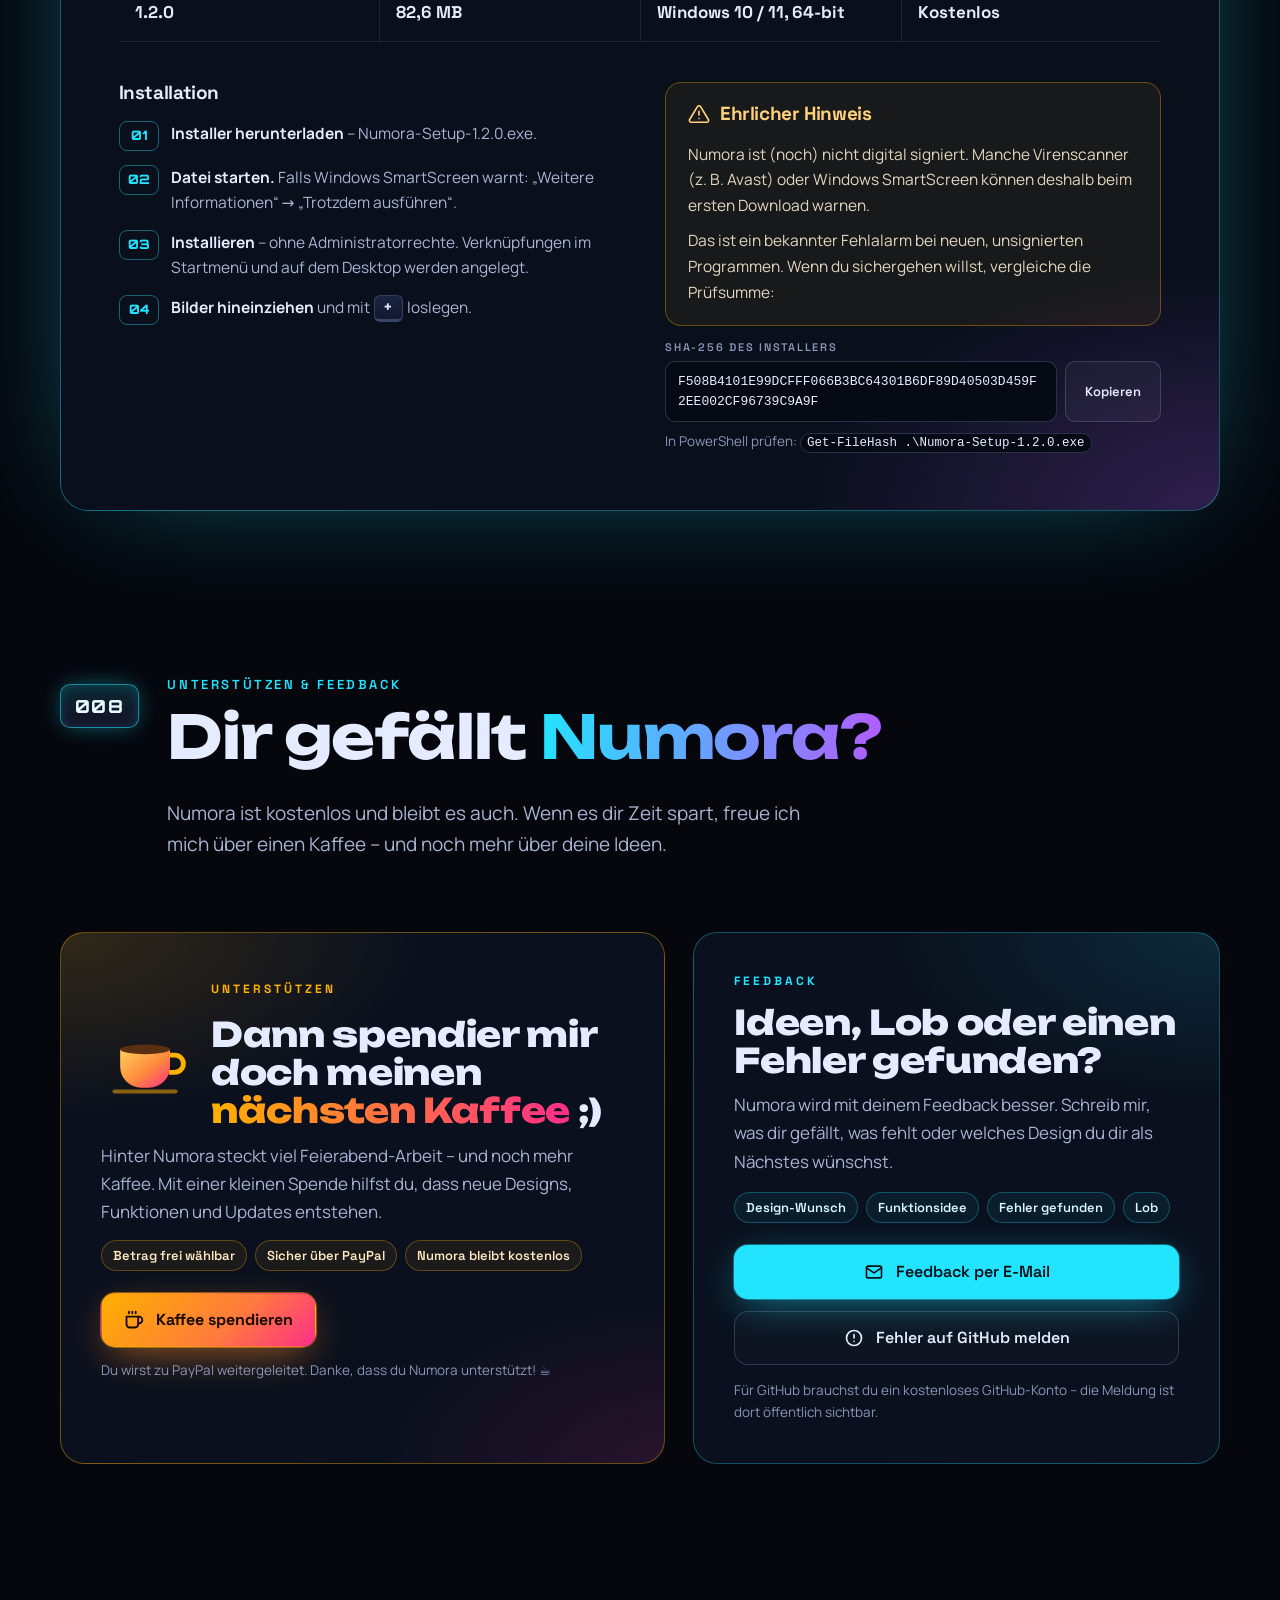
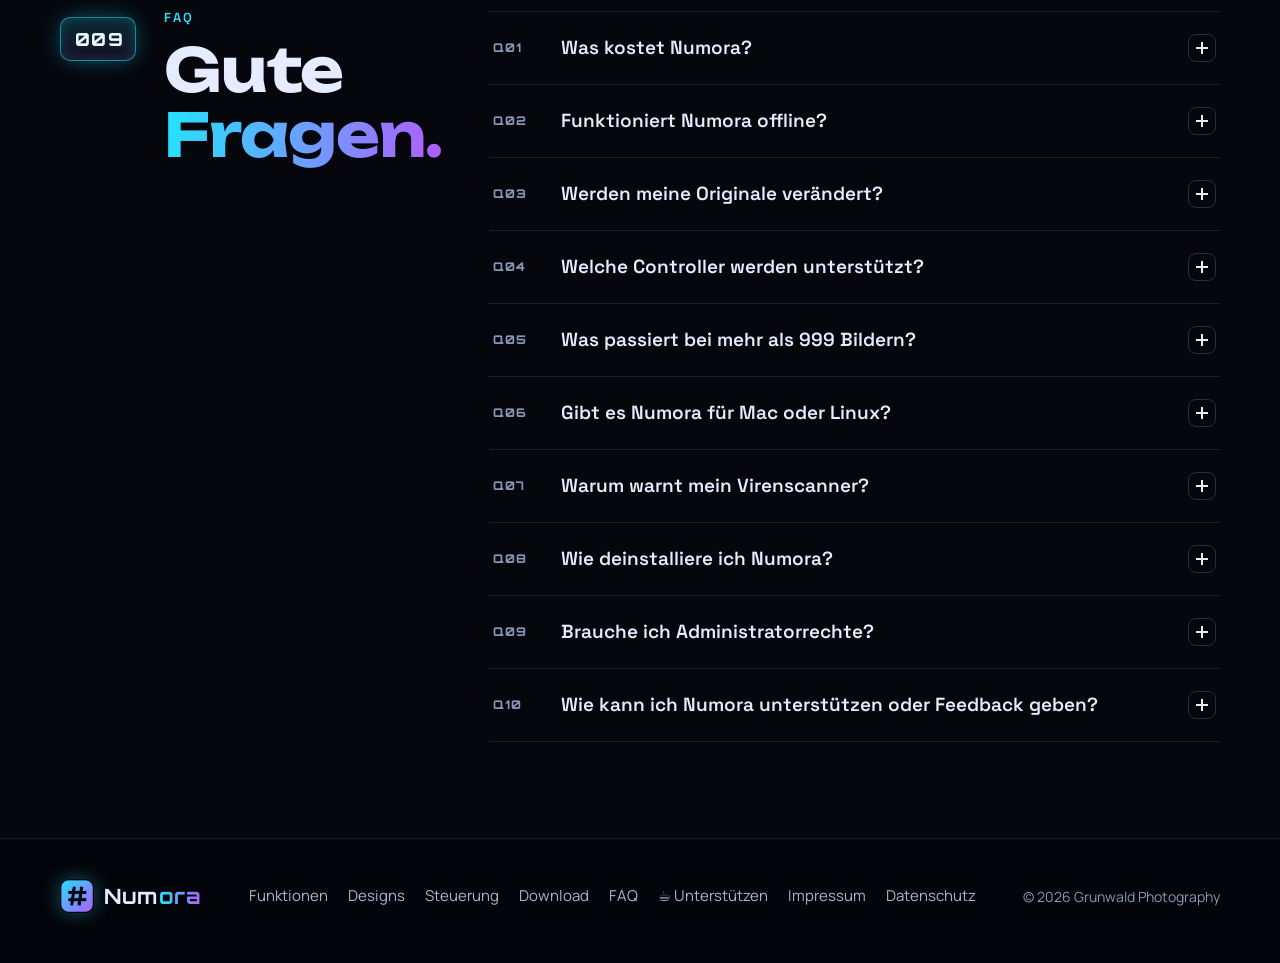
==== commit 02bc8344: "Design-Galerie auf Horror, Fantasy und Bühnenlicht reduziert, Hinweis auf 14 weitere Designs Co-Auth" ====
--- a/index.html
+++ b/index.html
@@ -309,8 +309,21 @@
 .tiltwrap{perspective:1200px;min-width:0}
 .tilt img{width:100%}
 .tilt{border-radius:14px;overflow:hidden;border:1px solid var(--line2);box-shadow:0 40px 90px -40px #000;transition:transform .4s var(--ease);transform-style:preserve-3d;will-change:transform}
+.thumbs{grid-template-columns:minmax(0,1fr);max-height:none;overflow:visible}
+.more-designs{border:1px dashed var(--line2);border-radius:12px;padding:16px 16px 14px;background:linear-gradient(160deg,rgba(34,228,255,.06),rgba(178,92,255,.06))}
+.more-n{display:block;font:800 30px/1 var(--f-num);background:linear-gradient(90deg,var(--cyan),var(--lila));-webkit-background-clip:text;background-clip:text;color:transparent}
+.more-t{margin:6px 0 10px;font:600 14px/1.35 var(--f-head);color:var(--ink)}
+.more-list{display:flex;flex-wrap:wrap;gap:6px;margin:0 0 12px;padding:0;list-style:none}
+.more-list li{font:600 11.5px/1 var(--f-head);color:var(--mute2);border:1px solid var(--line);border-radius:999px;padding:5px 8px}
+.more-link{font:600 13px var(--f-head);color:var(--cyan);text-decoration:none}
+.more-link:hover{text-decoration:underline}
+.gal .thumb img{aspect-ratio:16/7}
+.more-designs{margin-top:18px;display:grid;grid-template-columns:auto minmax(0,1fr);grid-template-areas:"n t" "n l" "n a";column-gap:20px;align-items:center}
+.more-n{grid-area:n;font-size:46px}.more-t{grid-area:t;margin:0 0 8px}.more-list{grid-area:l;margin-bottom:10px}.more-link{grid-area:a}
+@media (max-width:980px){.thumbs{grid-template-columns:repeat(3,minmax(0,1fr))}.gal .thumb img{aspect-ratio:16/10}}
+@media (max-width:640px){.more-designs{display:block}.more-n{font-size:30px}.more-t{margin:6px 0 10px}}
 @media (max-width:980px){.gal,.switch-note{grid-template-columns:minmax(0,1fr)}.thumbs{grid-template-columns:repeat(4,1fr);max-height:none}}
-@media (max-width:640px){.thumbs{grid-template-columns:repeat(2,1fr)}.thumb span{font-size:12px}}
+@media (max-width:640px){.thumbs{grid-template-columns:repeat(3,minmax(0,1fr))}.thumb span{font-size:11.5px;padding:7px 7px 8px}.thumb span i{display:none}}
 
 /* ---------- concert ---------- */
 .concert{overflow:hidden;color:#fff2e0}
@@ -704,24 +717,18 @@
     <header class="sec-head">
       <span class="sec-no" aria-hidden="true">003</span>
       <div><span class="kicker">17 Designs</span><h2>Ein Werkzeug. <span class="grad">Siebzehn Welten.</span></h2></div>
-      <p>Jedes Design hat eigenen Aufbau, eigene Formen, Schriften und Animationen – nicht nur andere Farben. Klick dich durch: Das ist wirklich Numora.</p>
+      <p>Jedes Design hat eigenen Aufbau, eigene Formen, Schriften und Animationen – nicht nur andere Farben. Hier drei Beispiele zum Durchklicken – 14 weitere warten in der App.</p>
     </header>
 
-    <div class="filters" role="group" aria-label="Designs filtern">
-      <button type="button" data-f="alle" aria-pressed="true">Alle<sup>17</sup></button>
-      <button type="button" data-f="futur" aria-pressed="false">Futuristisch<sup>7</sup></button>
-      <button type="button" data-f="ausgefallen" aria-pressed="false">Ausgefallen<sup>8</sup></button>
-      <button type="button" data-f="konzert" aria-pressed="false">Konzertfotografie<sup>2</sup></button>
-    </div>
 
     <div class="gal">
       <div class="preview" id="pv">
-        <div class="shot"><img id="pvImg" src="assets/screens/design-neon.jpg" width="1440" height="900" loading="lazy" alt="Numora im Design Neon Grid"></div>
+        <div class="shot"><img id="pvImg" src="assets/screens/design-horror.jpg" width="1440" height="900" loading="lazy" alt="Numora im Design Horror"></div>
         <div class="pv-info">
           <div aria-live="polite">
-            <span class="idx" id="pvIdx">001 / 017 · Futuristisch</span>
-            <h3 id="pvName">Neon Grid</h3>
-            <p id="pvDesc">Kühle Neon-Linien auf dunklem Raster – präzise, ruhig, aufgeräumt.</p>
+            <span class="idx" id="pvIdx">001 / 003 · Ausgefallen</span>
+            <h3 id="pvName">Horror</h3>
+            <p id="pvDesc">Blutrote Ziffern auf schief hängenden Sofortbildern.</p>
           </div>
           <div class="pv-nav">
             <button type="button" id="pvPrev" aria-label="Vorheriges Design"><svg viewBox="0 0 24 24"><path d="m15 18-6-6 6-6"/></svg></button>
@@ -731,27 +738,21 @@
       </div>
 
       <div class="thumbs" id="thumbs" aria-label="Design auswählen">
-        <button class="thumb" type="button" aria-current="true" data-cat="futur" data-acc="#22e4ff" data-src="neon" data-name="Neon Grid" data-desc="Kühle Neon-Linien auf dunklem Raster – präzise, ruhig, aufgeräumt."><img src="assets/screens/design-neon.jpg" width="1440" height="900" alt="" loading="lazy"><span>Neon Grid<i>001</i></span></button>
-        <button class="thumb" type="button" data-cat="futur" data-acc="#f5e400" data-src="cyberpunk" data-name="Cyberpunk" data-desc="Gelb-schwarze Warnstreifen, kantige Formen und grelle Akzente."><img src="assets/screens/design-cyberpunk.jpg" width="1440" height="900" alt="" loading="lazy"><span>Cyberpunk<i>002</i></span></button>
-        <button class="thumb" type="button" data-cat="futur" data-acc="#ff4fd8" data-src="synthwave" data-name="Synthwave" data-desc="Violetter Abendhimmel, Retro-Sonne und kursive Chrom-Ziffern."><img src="assets/screens/design-synthwave.jpg" width="1440" height="900" alt="" loading="lazy"><span>Synthwave<i>003</i></span></button>
-        <button class="thumb" type="button" data-cat="futur" data-acc="#35ff6b" data-src="matrix" data-name="Matrix" data-desc="Grüne Terminal-Ziffern in eckigen Klammern auf tiefem Schwarz."><img src="assets/screens/design-matrix.jpg" width="1440" height="900" alt="" loading="lazy"><span>Matrix<i>004</i></span></button>
-        <button class="thumb" type="button" data-cat="futur" data-acc="#7cc8ff" data-src="hologram" data-name="Hologramm" data-desc="Hell und luftig, mit bläulich schimmernden Glasflächen."><img src="assets/screens/design-hologram.jpg" width="1440" height="900" alt="" loading="lazy"><span>Hologramm<i>005</i></span></button>
-        <button class="thumb" type="button" data-cat="futur" data-acc="#9fb2ff" data-src="weltraum" data-name="Weltraum" data-desc="Runde Kapsel-Nummern vor dem dunklen Blau des Alls."><img src="assets/screens/design-weltraum.jpg" width="1440" height="900" alt="" loading="lazy"><span>Weltraum<i>006</i></span></button>
-        <button class="thumb" type="button" data-cat="futur" data-acc="#ffd23f" data-src="arcade" data-name="Retro-Arcade" data-desc="Pixel-Schrift und Spielhallen-Look wie am Automaten."><img src="assets/screens/design-arcade.jpg" width="1440" height="900" alt="" loading="lazy"><span>Retro-Arcade<i>007</i></span></button>
-        <button class="thumb" type="button" data-cat="ausgefallen" data-acc="#d6b27a" data-src="mittelalter" data-name="Mittelalter" data-desc="Pergament, Holz und Siegel – auf Wunsch mit römischen Ziffern."><img src="assets/screens/design-mittelalter.jpg" width="1440" height="900" alt="" loading="lazy"><span>Mittelalter<i>008</i></span></button>
-        <button class="thumb" type="button" data-cat="ausgefallen" data-acc="#c69bff" data-src="fantasy" data-name="Fantasy" data-desc="Verzierte Rahmen und magisches Violett."><img src="assets/screens/design-fantasy.jpg" width="1440" height="900" alt="" loading="lazy"><span>Fantasy<i>009</i></span></button>
-        <button class="thumb" type="button" data-cat="ausgefallen" data-acc="#ff3b4e" data-src="horror" data-name="Horror" data-desc="Blutrote Ziffern auf schief hängenden Sofortbildern."><img src="assets/screens/design-horror.jpg" width="1440" height="900" alt="" loading="lazy"><span>Horror<i>010</i></span></button>
-        <button class="thumb" type="button" data-cat="ausgefallen" data-acc="#e0aa4a" data-src="steampunk" data-name="Steampunk" data-desc="Messing, Nieten und der Charme alter Maschinen."><img src="assets/screens/design-steampunk.jpg" width="1440" height="900" alt="" loading="lazy"><span>Steampunk<i>011</i></span></button>
-        <button class="thumb" type="button" data-cat="ausgefallen" data-acc="#e89a56" data-src="western" data-name="Wilder Westen" data-desc="Jedes Bild ein Steckbrief – „Wanted“, versteht sich."><img src="assets/screens/design-western.jpg" width="1440" height="900" alt="" loading="lazy"><span>Wilder Westen<i>012</i></span></button>
-        <button class="thumb" type="button" data-cat="ausgefallen" data-acc="#ffe100" data-src="comic" data-name="Comic" data-desc="Knallgelb, dicke Konturen und Nummern im Explosions-Look."><img src="assets/screens/design-comic.jpg" width="1440" height="900" alt="" loading="lazy"><span>Comic<i>013</i></span></button>
-        <button class="thumb" type="button" data-cat="ausgefallen" data-acc="#2ef2d0" data-src="tiefsee" data-name="Tiefsee" data-desc="Türkis leuchtende Kacheln, wie aus dunklem Wasser aufgetaucht."><img src="assets/screens/design-tiefsee.jpg" width="1440" height="900" alt="" loading="lazy"><span>Tiefsee<i>014</i></span></button>
-        <button class="thumb" type="button" data-cat="ausgefallen" data-acc="#f0c75e" data-src="aegypten" data-name="Altes Ägypten" data-desc="Sandstein, Gold und Nummern in ovalen Kartuschen."><img src="assets/screens/design-aegypten.jpg" width="1440" height="900" alt="" loading="lazy"><span>Altes Ägypten<i>015</i></span></button>
-        <button class="thumb" type="button" data-cat="konzert" data-acc="#ffb000" data-src="buehne" data-name="Bühnenlicht" data-desc="Bewegte Scheinwerfer, Verfolger-Spot auf dem gewählten Bild und Setlist-Nummern."><img src="assets/screens/design-buehne.jpg" width="1440" height="900" alt="" loading="lazy"><span>Bühnenlicht<i>016</i></span></button>
-        <button class="thumb" type="button" data-cat="konzert" data-acc="#ff8a1f" data-src="backstage" data-name="Backstage" data-desc="Flightcase, Nummern auf Gaffa-Tape und Absperrband."><img src="assets/screens/design-backstage.jpg" width="1440" height="900" alt="" loading="lazy"><span>Backstage<i>017</i></span></button>
-      </div>
-    </div>
-
-    <div class="switch-note">
+        <button class="thumb" type="button" aria-current="true" data-cat="ausgefallen" data-acc="#ff3b4e" data-src="horror" data-name="Horror" data-desc="Blutrote Ziffern auf schief hängenden Sofortbildern."><img src="assets/screens/design-horror.jpg" width="1440" height="900" alt="" loading="lazy"><span>Horror<i>001</i></span></button>
+        <button class="thumb" type="button" data-cat="ausgefallen" data-acc="#c69bff" data-src="fantasy" data-name="Fantasy" data-desc="Verzierte Rahmen und magisches Violett."><img src="assets/screens/design-fantasy.jpg" width="1440" height="900" alt="" loading="lazy"><span>Fantasy<i>002</i></span></button>
+        <button class="thumb" type="button" data-cat="konzert" data-acc="#ffb000" data-src="buehne" data-name="Bühnenlicht" data-desc="Bewegte Scheinwerfer, Verfolger-Spot auf dem gewählten Bild und Setlist-Nummern."><img src="assets/screens/design-buehne.jpg" width="1440" height="900" alt="" loading="lazy"><span>Bühnenlicht<i>003</i></span></button>
+      
+      </div>
+    </div>
+
+    <div class="more-designs">
+        <b class="more-n">+14</b>
+        <p class="more-t">weitere Designs warten in der App</p>
+        <ul class="more-list"><li>Neon Grid</li><li>Cyberpunk</li><li>Synthwave</li><li>Matrix</li><li>Hologramm</li><li>Weltraum</li><li>Retro-Arcade</li><li>Mittelalter</li><li>Steampunk</li><li>Wilder Westen</li><li>Comic</li><li>Tiefsee</li><li>Altes Ägypten</li><li>Backstage</li></ul>
+        <a class="more-link" href="#designwahl">Alle im Design-Menü ansehen ↓</a>
+      </div>
+
+    <div class="switch-note" id="designwahl">
       <div class="rv">
         <h3>Umschalten in einer Sekunde.</h3>
         <p>Öffne das Paletten-Menü oder drück <span class="k">T</span> – das neue Design ist sofort aktiv, deine Nummern bleiben, wo sie sind.</p>
@@ -1238,7 +1239,7 @@
     var t=thumbs[i];if(!t)return;curI=i;
     thumbs.forEach(function(x){x.setAttribute('aria-current',x===t?'true':'false')});
     sec.style.setProperty('--acc',t.dataset.acc);
-    pvIdx.textContent=pad(i+1)+' / 017 · '+catName[t.dataset.cat];
+    pvIdx.textContent=pad(i+1)+' / 003 · '+catName[t.dataset.cat];
     pvName.textContent=t.dataset.name;pvDesc.textContent=t.dataset.desc;
     var src='assets/screens/design-'+t.dataset.src+'.jpg';
     if(pvImg.getAttribute('src')===src)return;
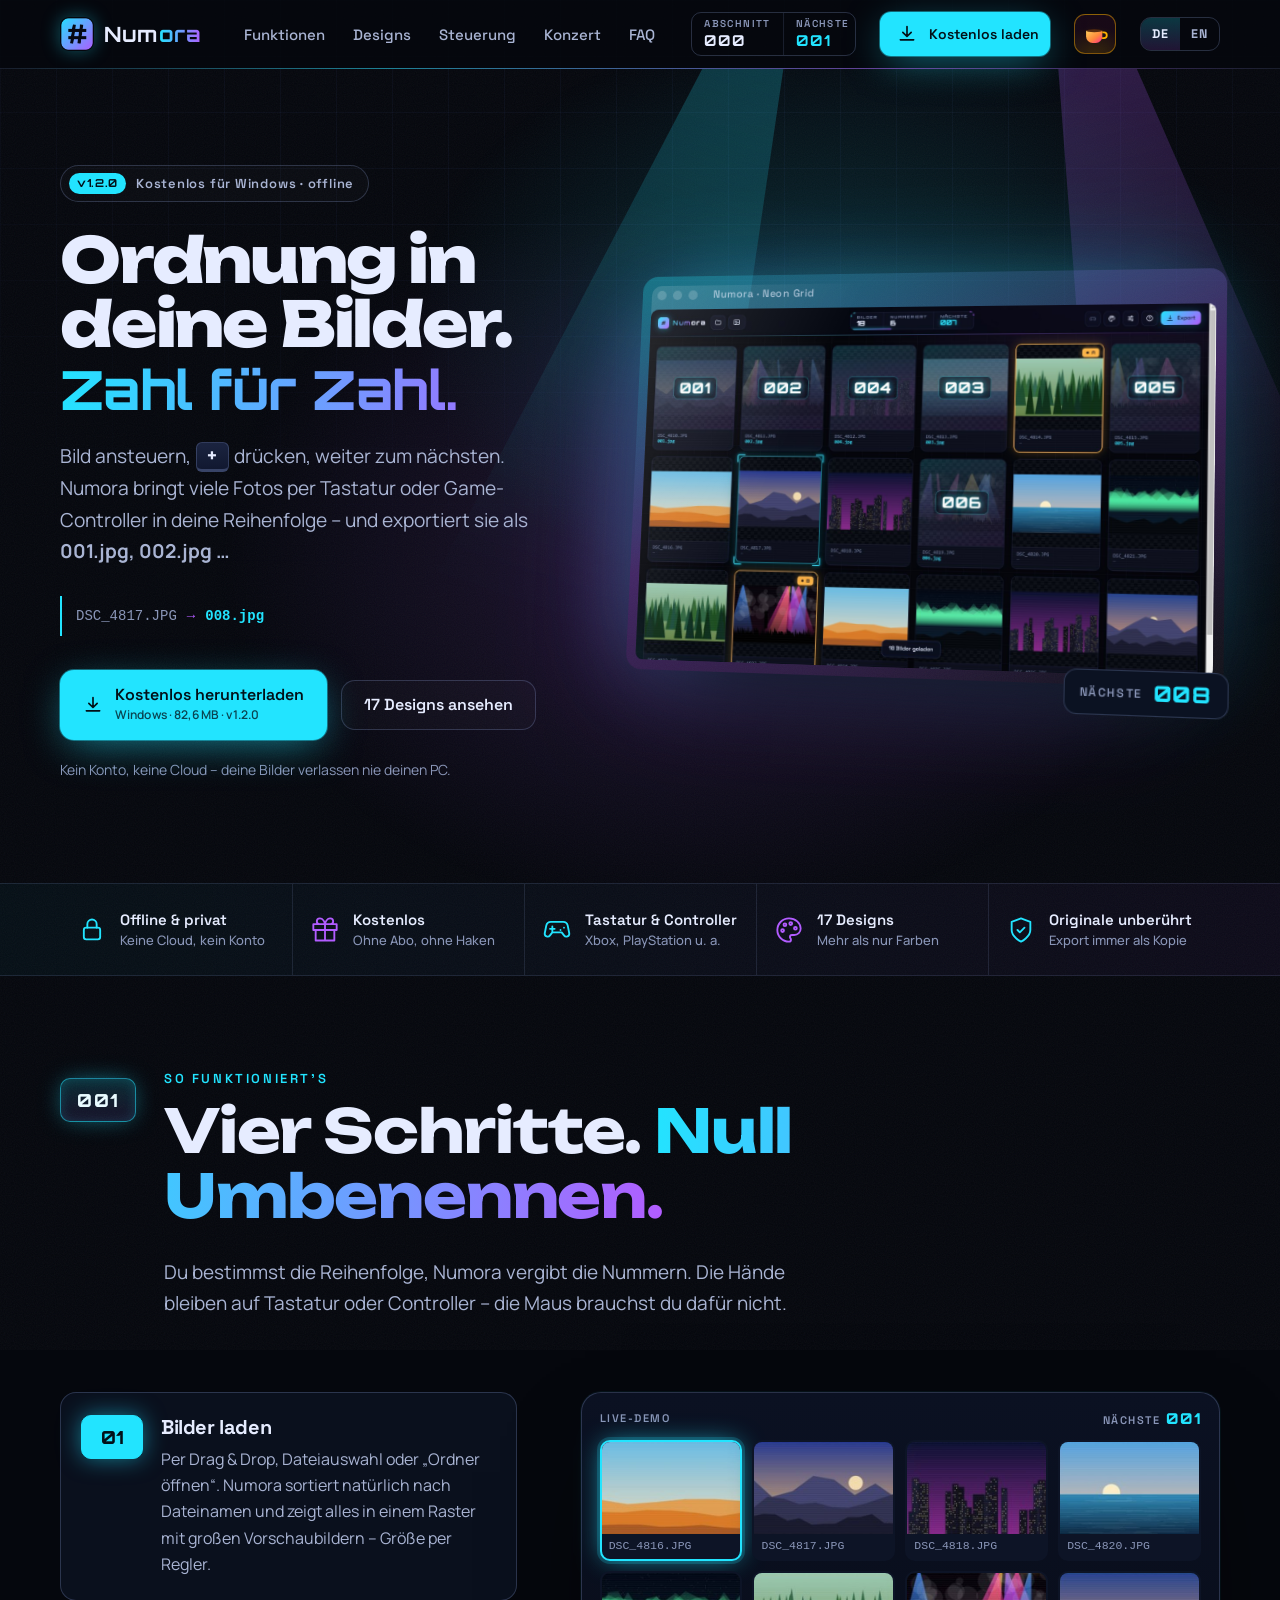
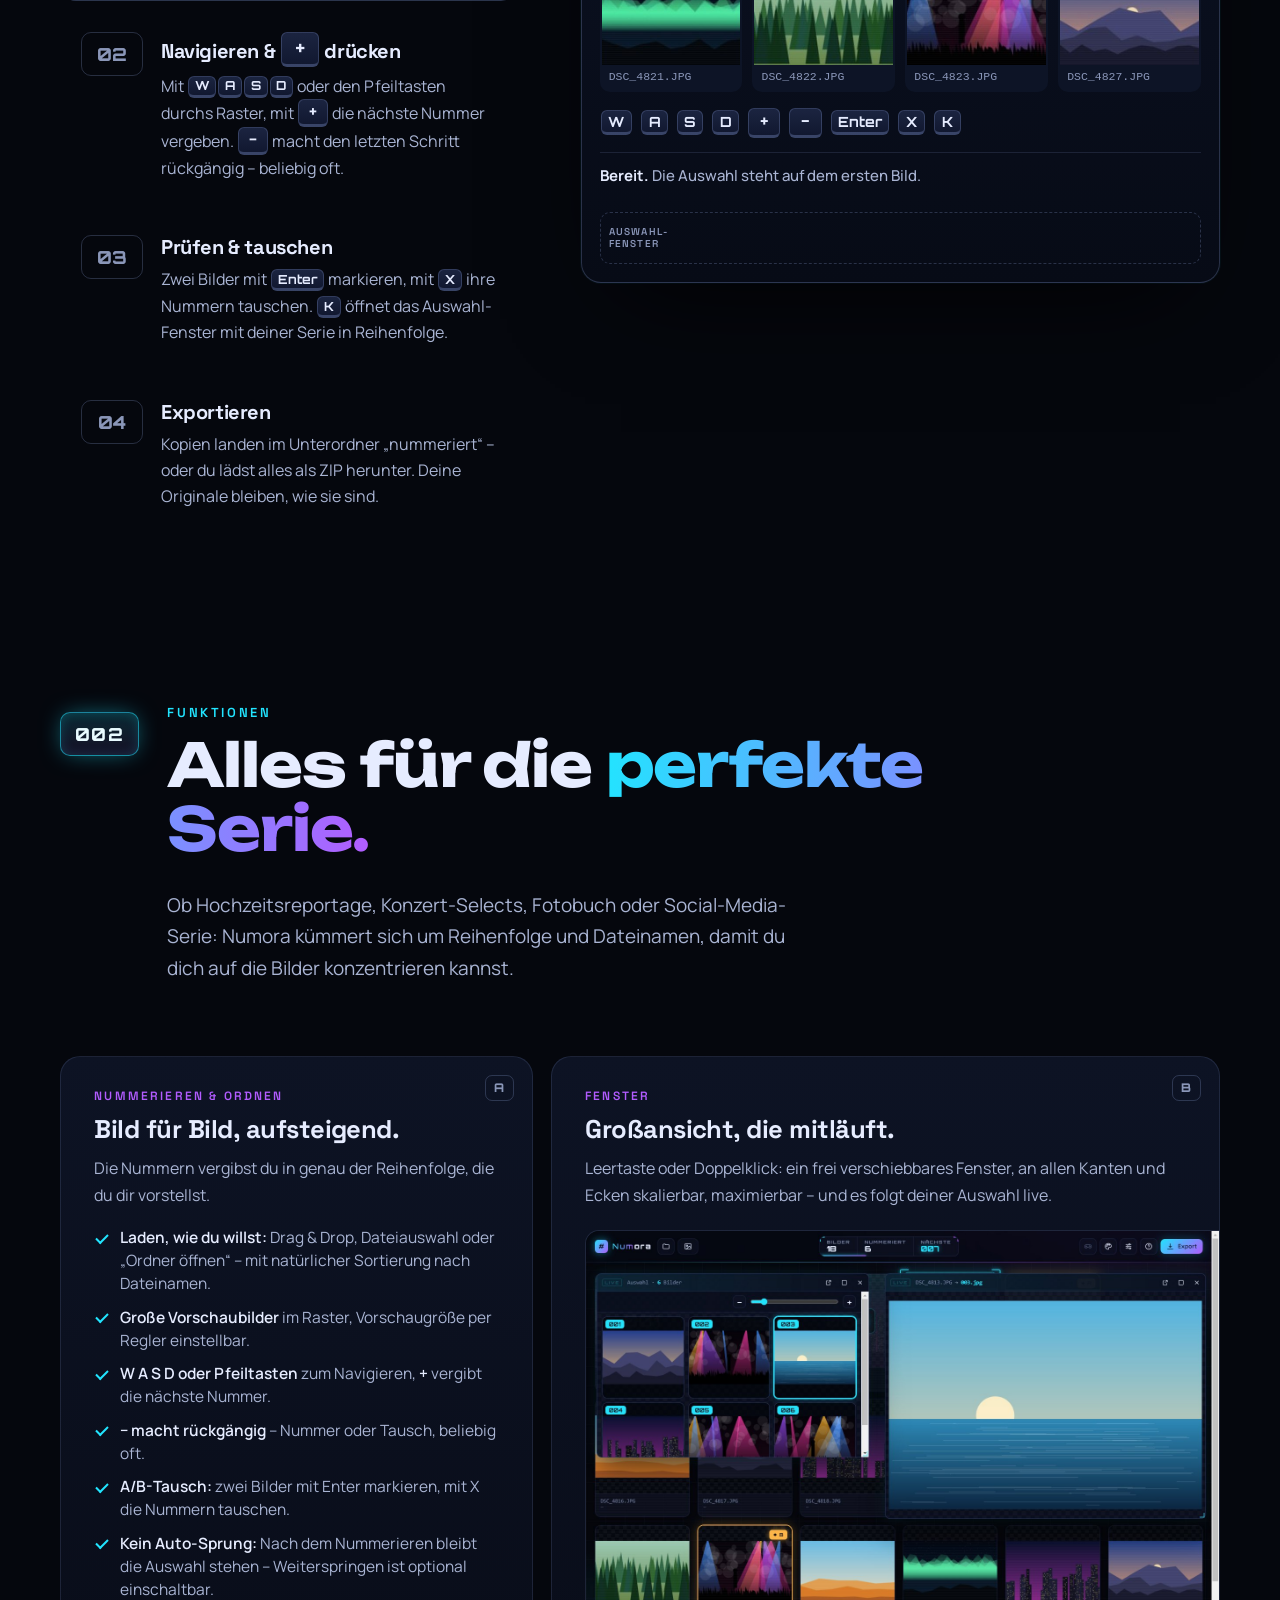
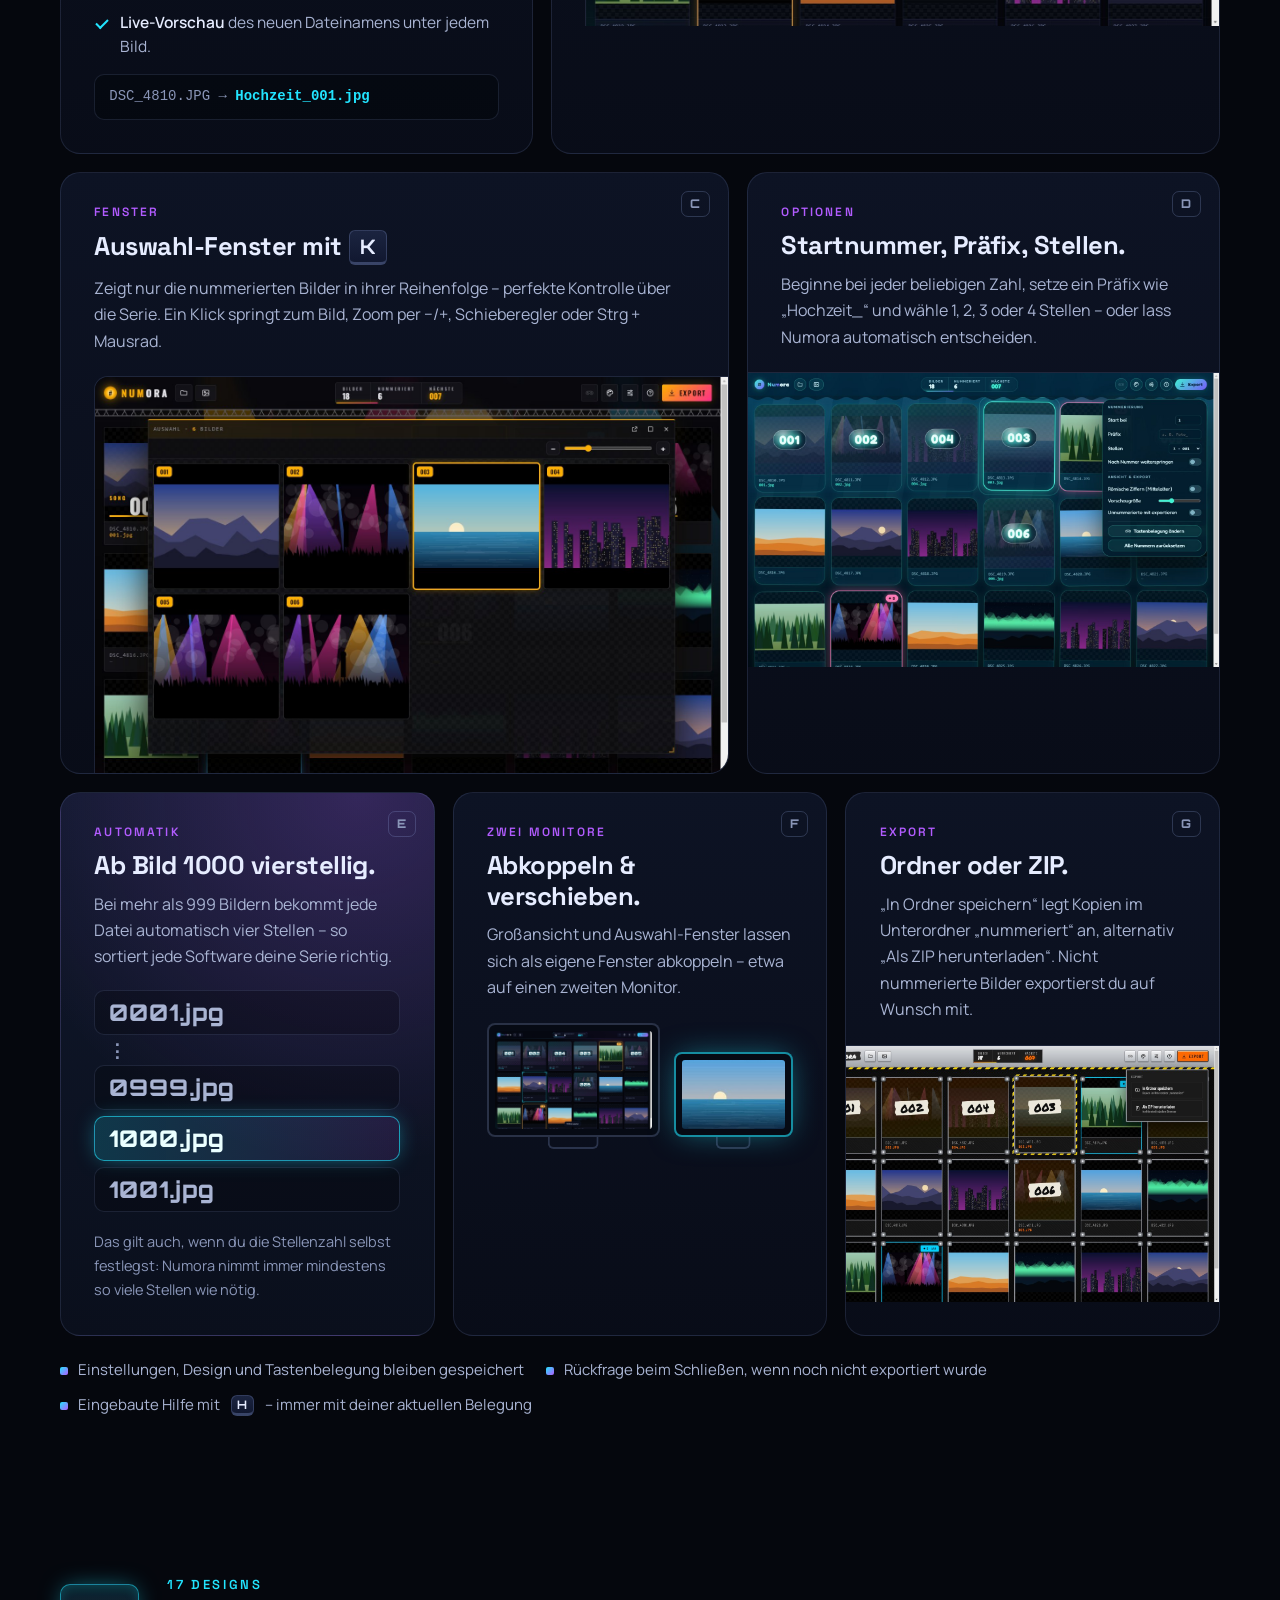
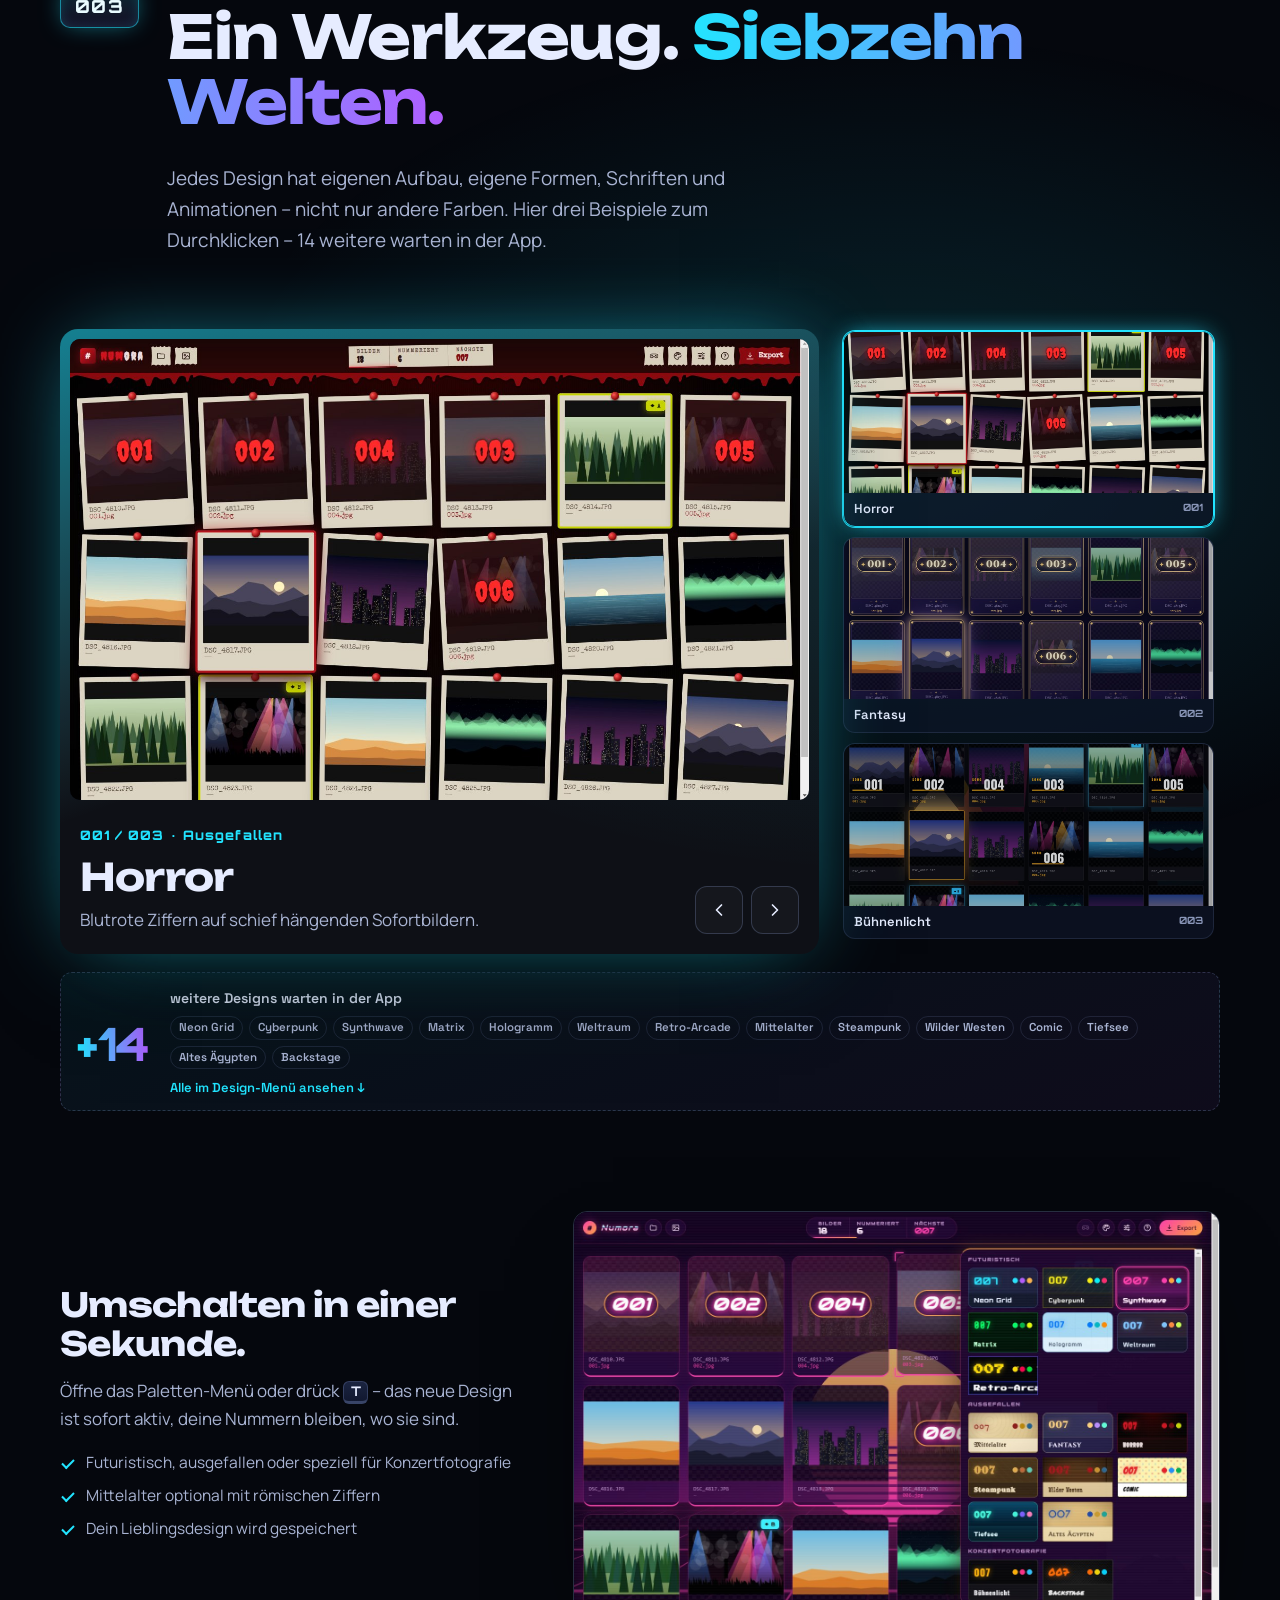
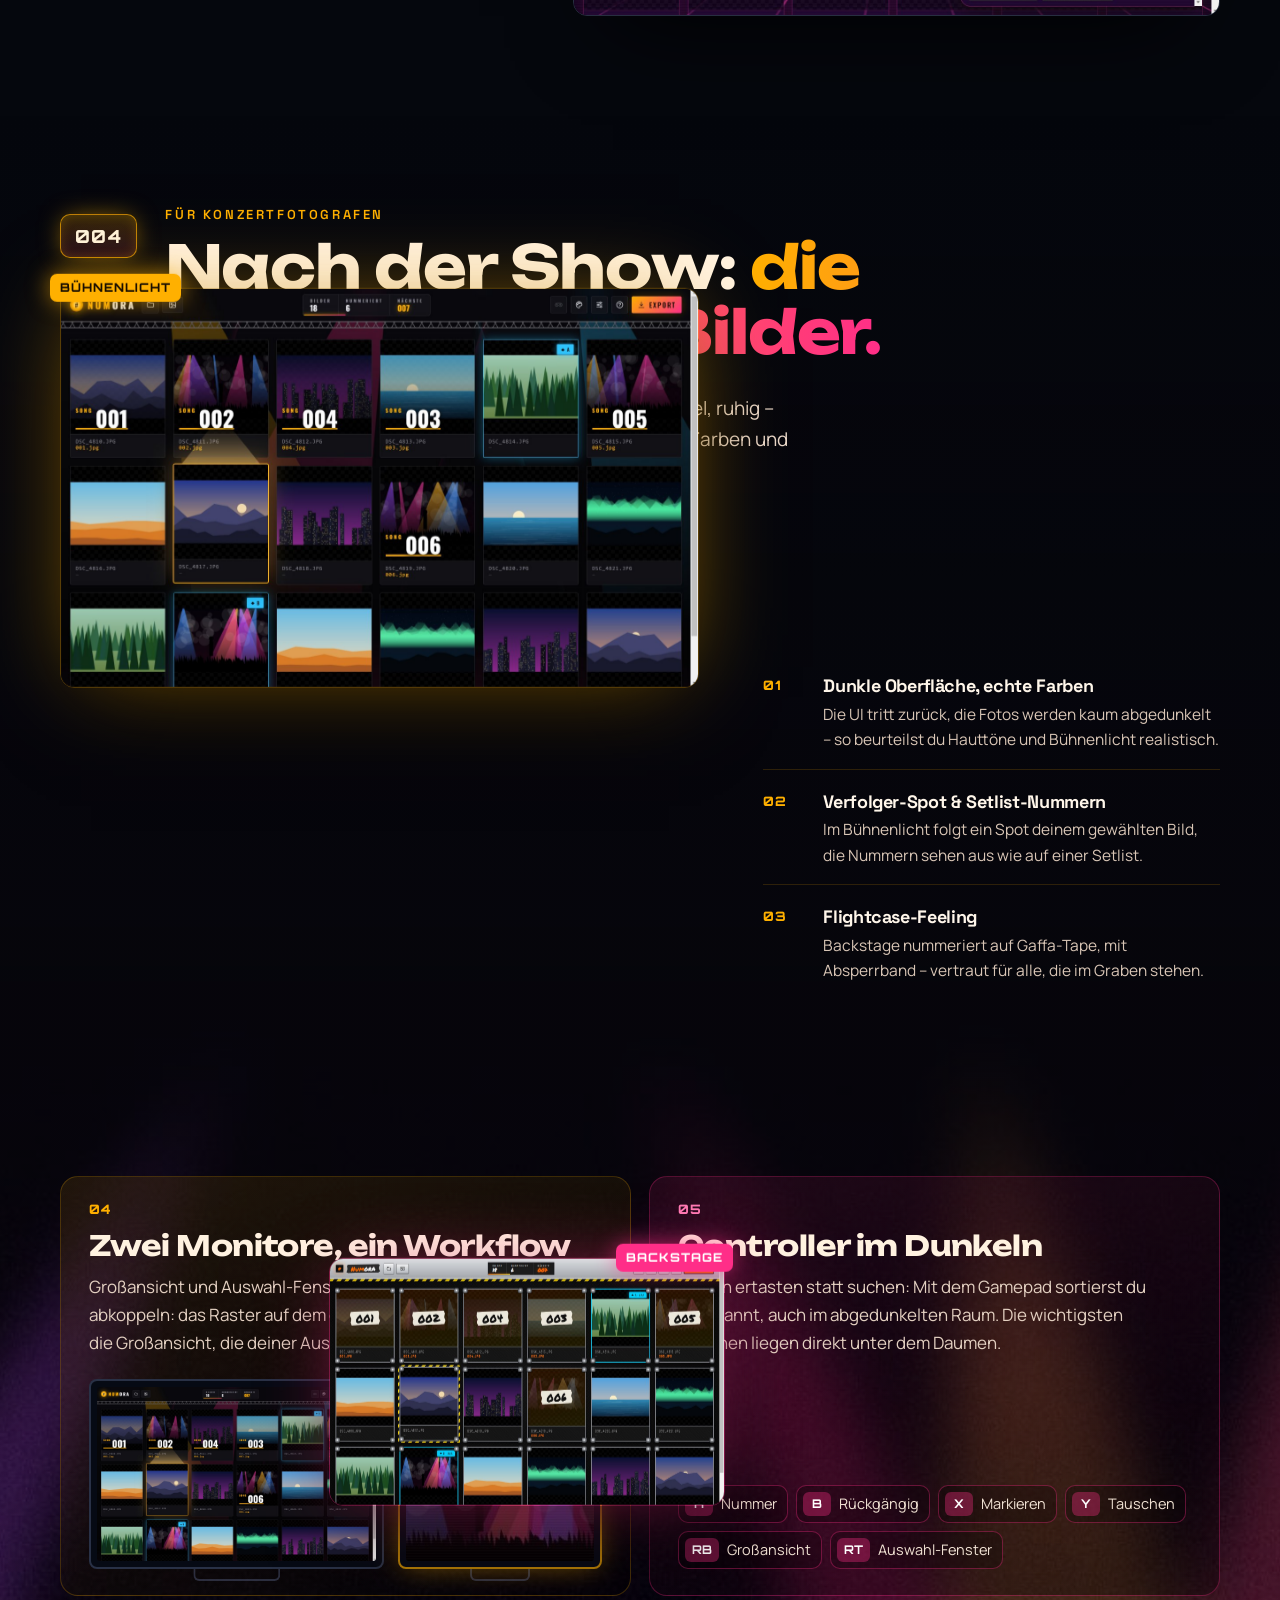
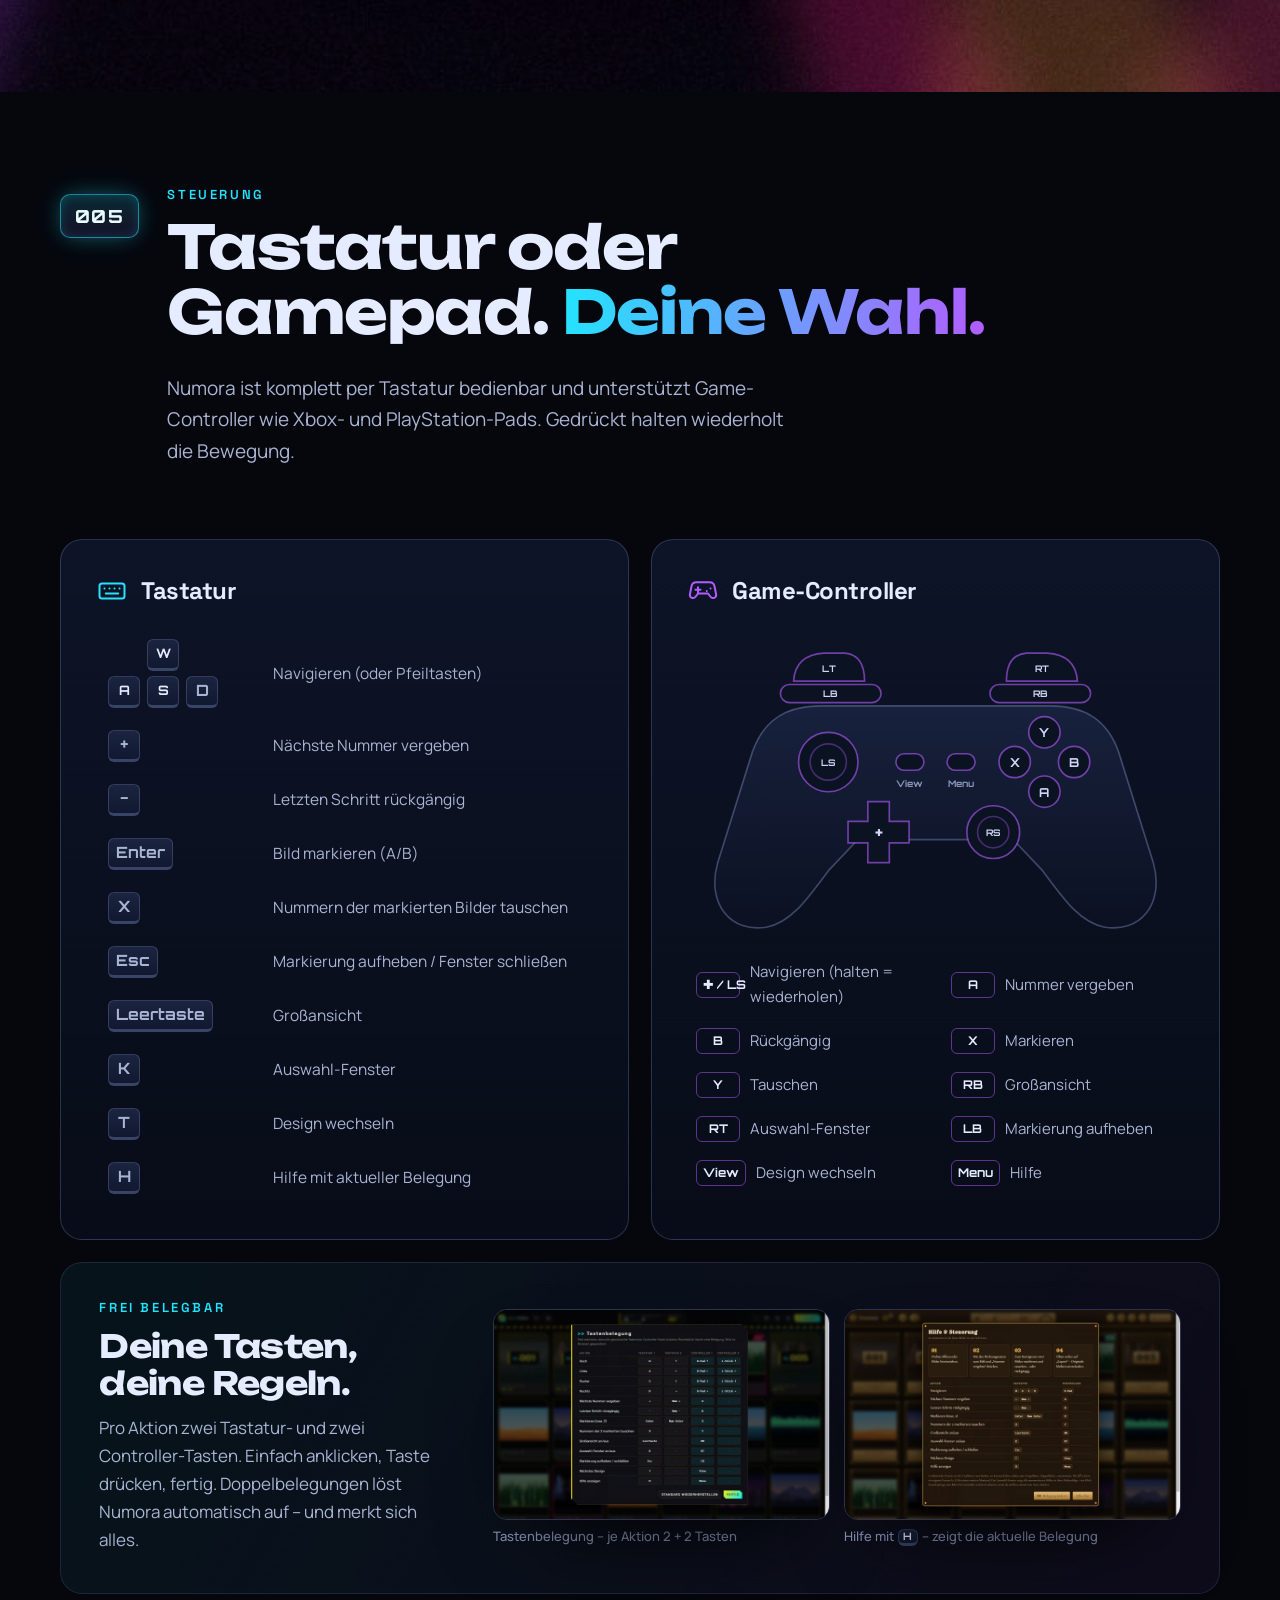
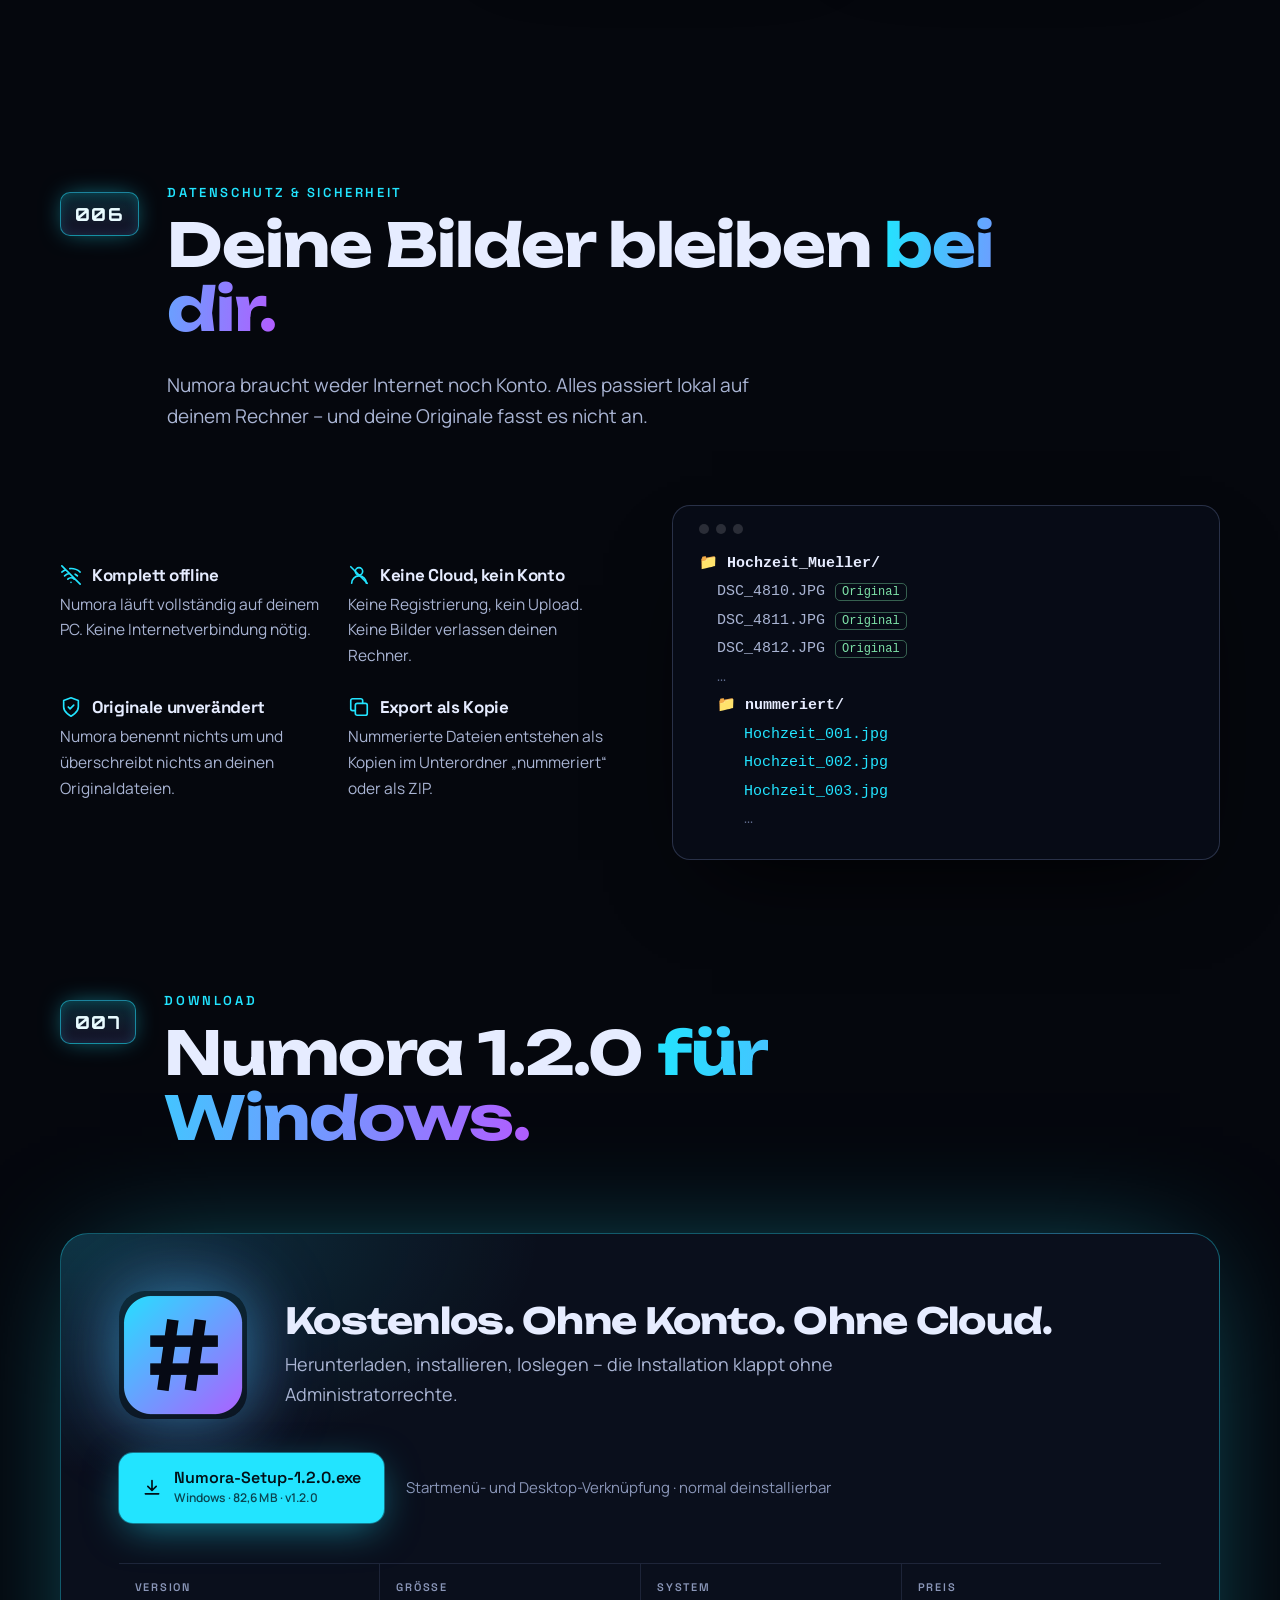
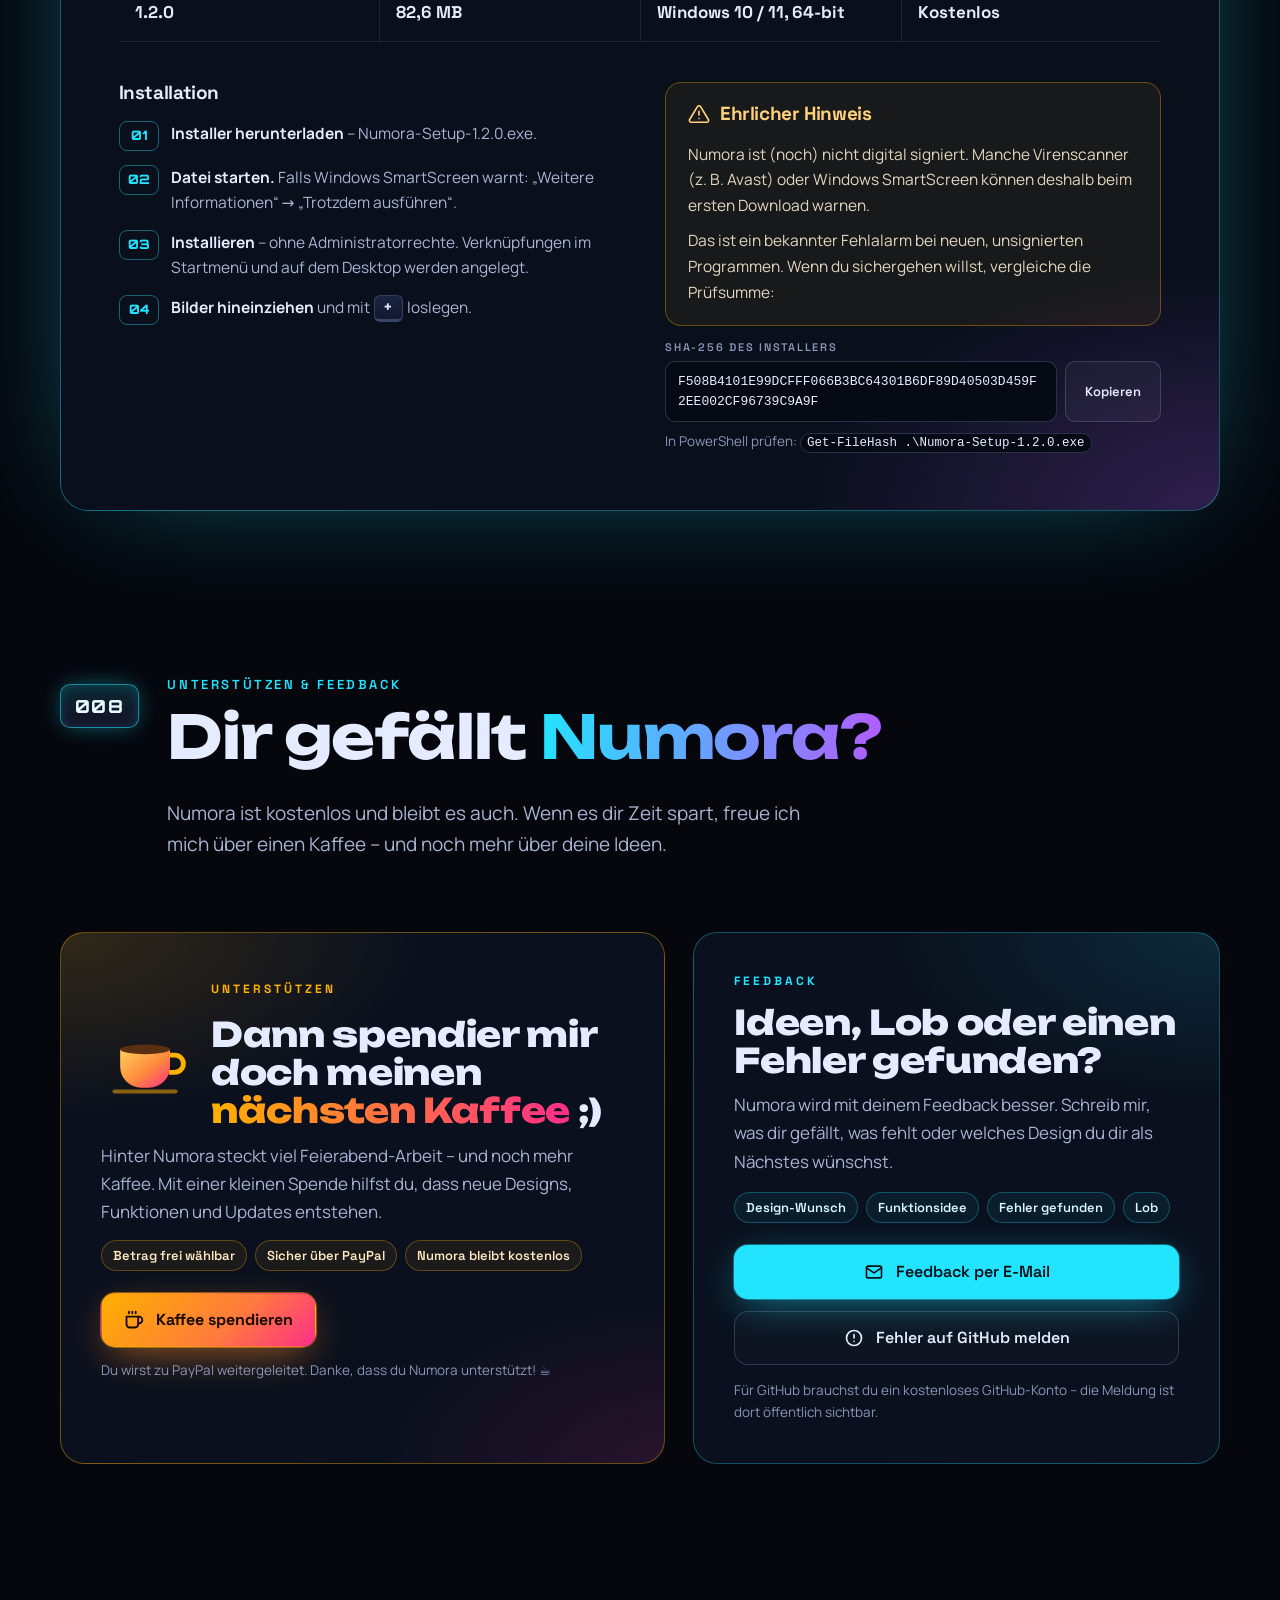
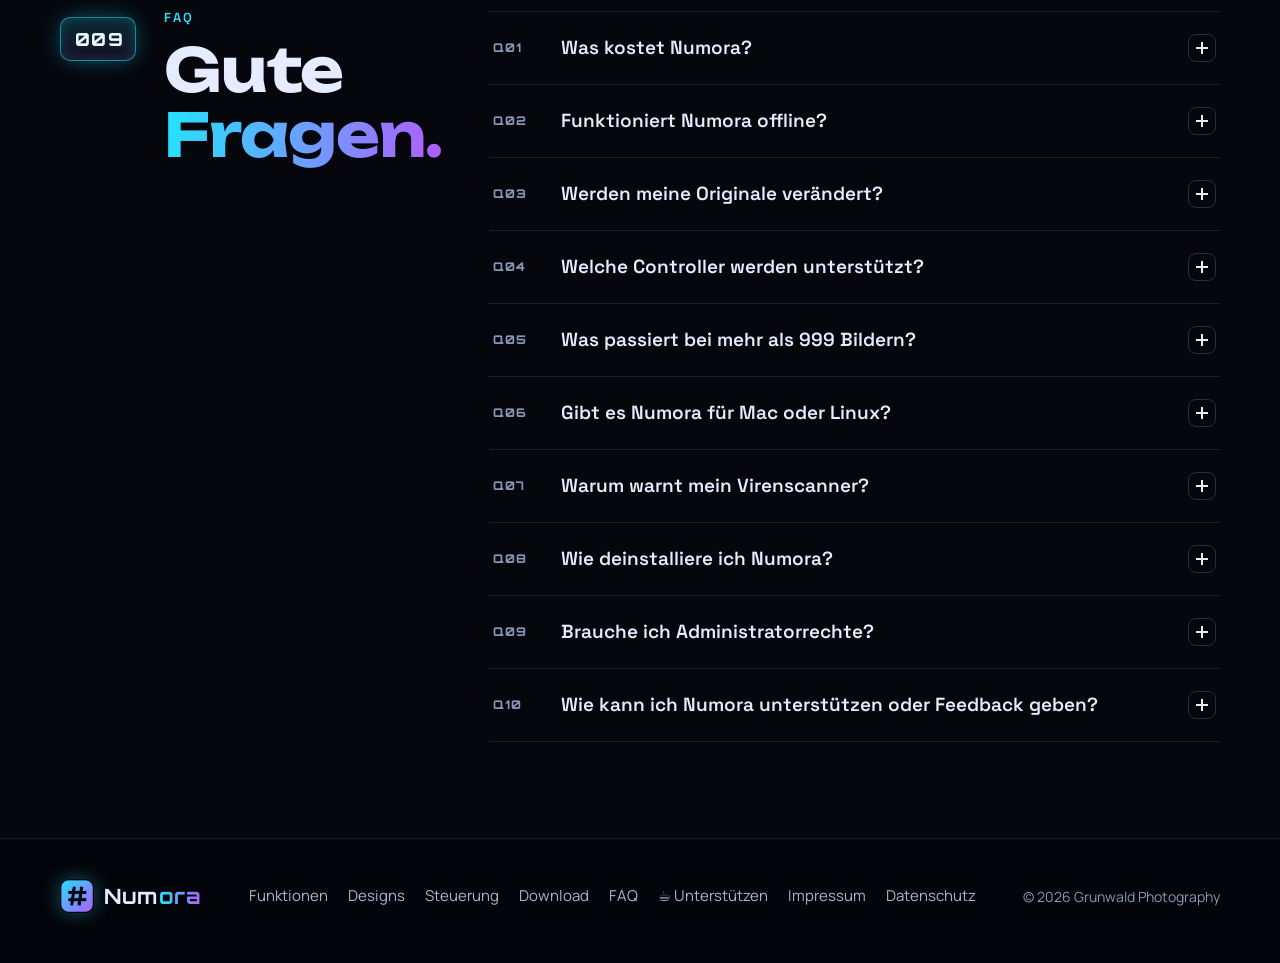
==== commit 53759dfa: "Kaffee-Button (PayPal) in der Kopfleiste neben DE/EN, kompakte Kopfleiste auf Handys Co-Authored-By:" ====
--- a/index.html
+++ b/index.html
@@ -493,6 +493,16 @@
   .js .drop{opacity:1;animation:none!important;transform:translate(-50%,-50%)}
   .beam{display:none}
 }
+.nav-coffee{flex:none;display:grid;place-items:center;width:42px;height:40px;border-radius:11px;border:1px solid rgba(255,176,0,.45);background:radial-gradient(circle at 50% 120%,rgba(255,176,0,.22),rgba(255,46,136,.08) 70%);transition:transform .2s,box-shadow .2s,border-color .2s}
+.nav-coffee:hover{transform:translateY(-2px);border-color:var(--amber);box-shadow:0 8px 24px -8px rgba(255,150,40,.8)}
+.nav-coffee:focus-visible{outline:2px solid var(--amber);outline-offset:2px}
+.nav-coffee svg{width:26px;height:26px;overflow:visible}
+.nav-coffee .st path{fill:none;stroke:rgba(255,220,170,.85);stroke-width:2.2;stroke-linecap:round;animation:steam 2.6s ease-in-out infinite;opacity:0}
+.nav-coffee .st path:nth-child(2){animation-delay:.9s}
+@media (max-width:520px){.nav-in>.btn-dl{display:none}.nav-coffee{margin-left:auto}}
+@media (max-width:360px){.nav .logo{gap:7px}.nav .logo span{font-size:16px}.nav .logo img{width:28px;height:28px}.nav-in{gap:6px}.lang a{padding:9px 6px}.nav-coffee{width:34px;height:34px}.nav-coffee svg{width:22px;height:22px}}
+@media (max-width:440px){.nav-coffee{width:36px;height:36px}.nav-in{gap:8px}}
+@media (prefers-reduced-motion:reduce){.nav-coffee .st path{animation:none;opacity:.7}}
 .lang{display:flex;flex:none;border:1px solid var(--line2);border-radius:11px;overflow:hidden;font:700 12.5px/1 var(--f-head);letter-spacing:.08em}
 .lang a{padding:10px 11px;color:var(--mute2);text-decoration:none;transition:background .2s,color .2s}
 .lang a:hover{color:var(--ink);background:rgba(255,255,255,.04)}
@@ -523,6 +533,9 @@
     <a class="btn btn-dl" href="https://github.com/khoron-ip/numora/releases/download/v1.2.0/Numora-Setup-1.2.0.exe" download aria-label="Kostenlos herunterladen">
       <svg viewBox="0 0 24 24" fill="none" stroke="currentColor" stroke-width="2" stroke-linecap="round" stroke-linejoin="round" aria-hidden="true"><path d="M12 3v12m0 0-5-5m5 5 5-5M4 19h16"/></svg>
       <span>Kostenlos<span class="t-long"> laden</span></span>
+    </a>
+    <a class="nav-coffee" href="https://paypal.me/GrunwaldPhotography" target="_blank" rel="noopener" title="Dir gefällt Numora? Spendier mir einen Kaffee ☕" aria-label="Kaffee spendieren über PayPal (öffnet neuen Tab)">
+      <svg viewBox="0 0 32 32" aria-hidden="true"><g class="st"><path d="M12 9c-2-3 2-4 0-7"/><path d="M18 9c-2-3 2-4 0-7"/></g><path d="M5 12h20v7a8 8 0 0 1-8 8h-4a8 8 0 0 1-8-8z" fill="url(#ncG)"/><path d="M25 14h2a3.5 3.5 0 0 1 0 7h-2.3" fill="none" stroke="#ffb000" stroke-width="2.2"/><ellipse cx="15" cy="12" rx="10" ry="1.8" fill="#5a2e10"/><defs><linearGradient id="ncG" x1="0" y1="0" x2="1" y2="1"><stop offset="0" stop-color="#ffcf5a"/><stop offset=".55" stop-color="#ff8a3d"/><stop offset="1" stop-color="#ff2e88"/></linearGradient></defs></svg>
     </a>
     <div class="lang" role="group" aria-label="Sprache / Language"><a href="./" lang="de" hreflang="de" aria-current="page">DE</a><a href="en/" lang="en" hreflang="en">EN</a></div>
     <button class="burger" type="button" aria-expanded="false" aria-controls="navlinks" aria-label="Menü öffnen"><span></span><span></span><span></span></button>
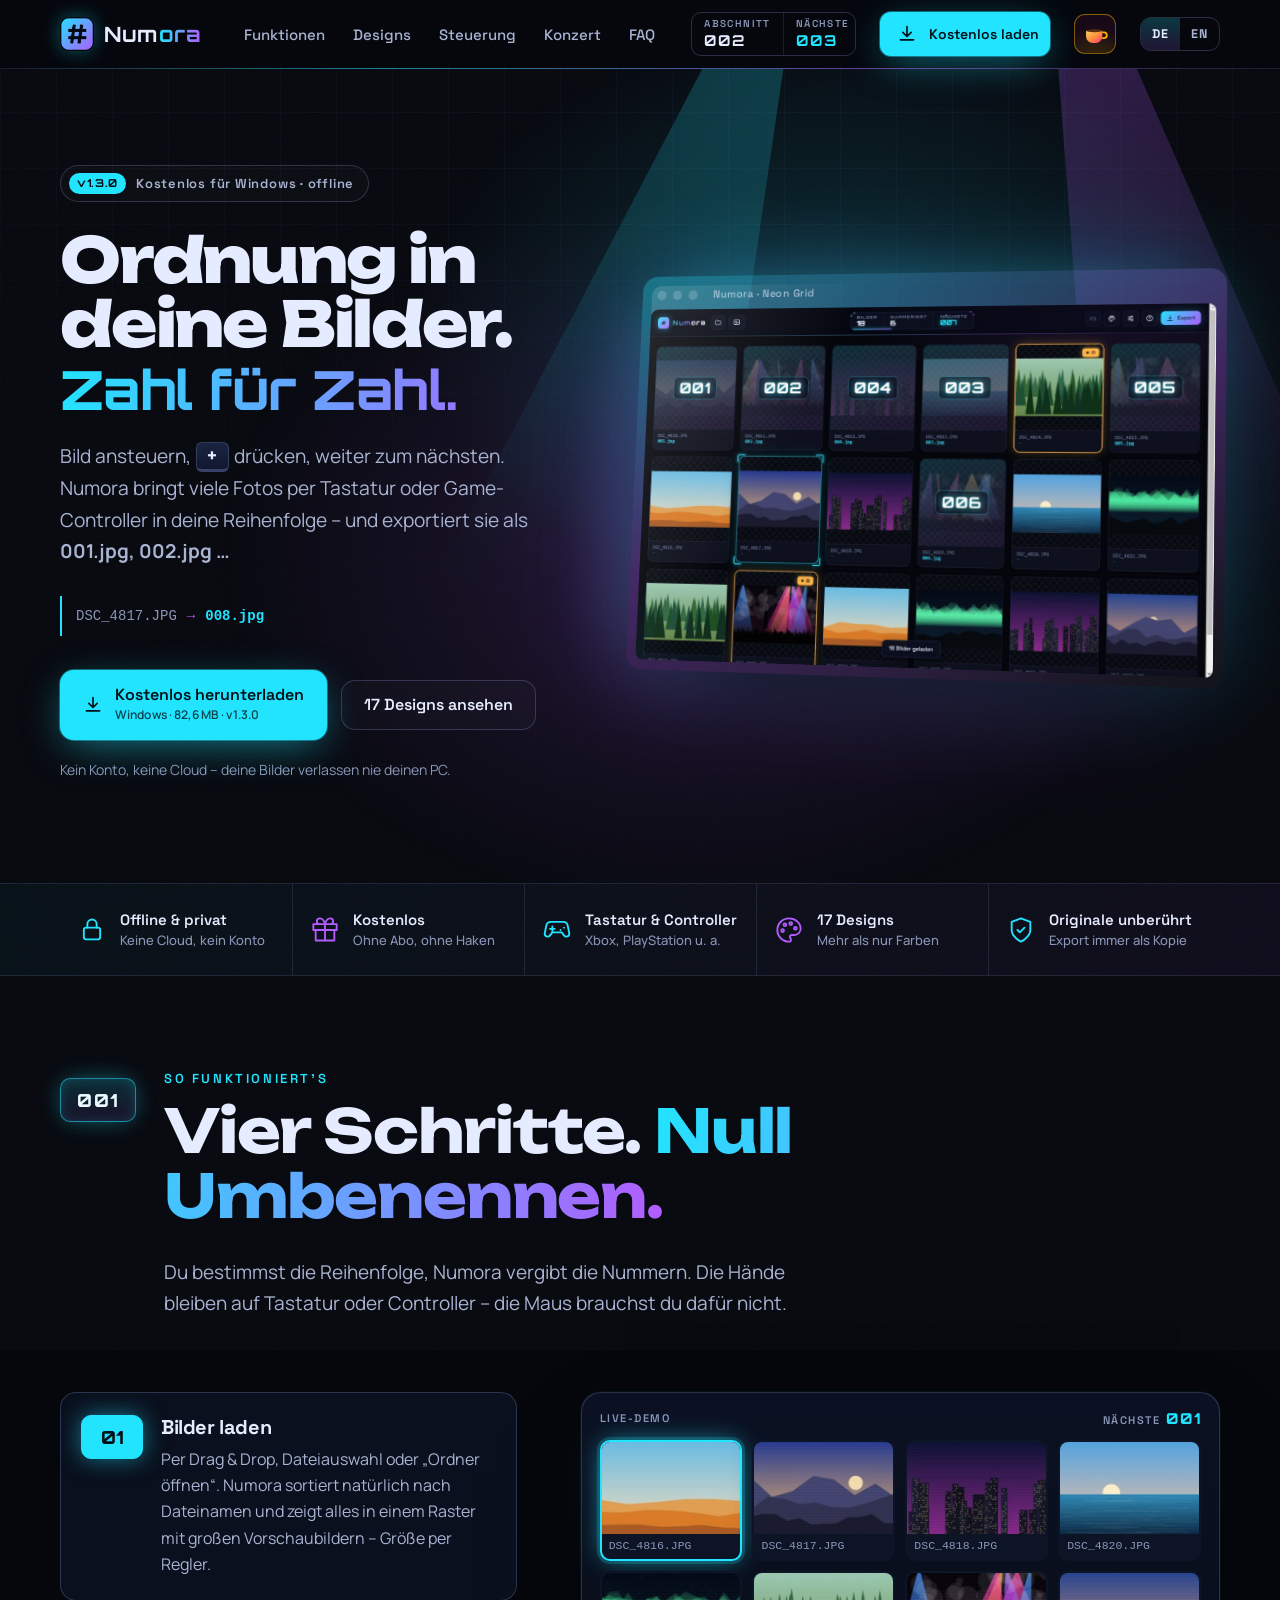
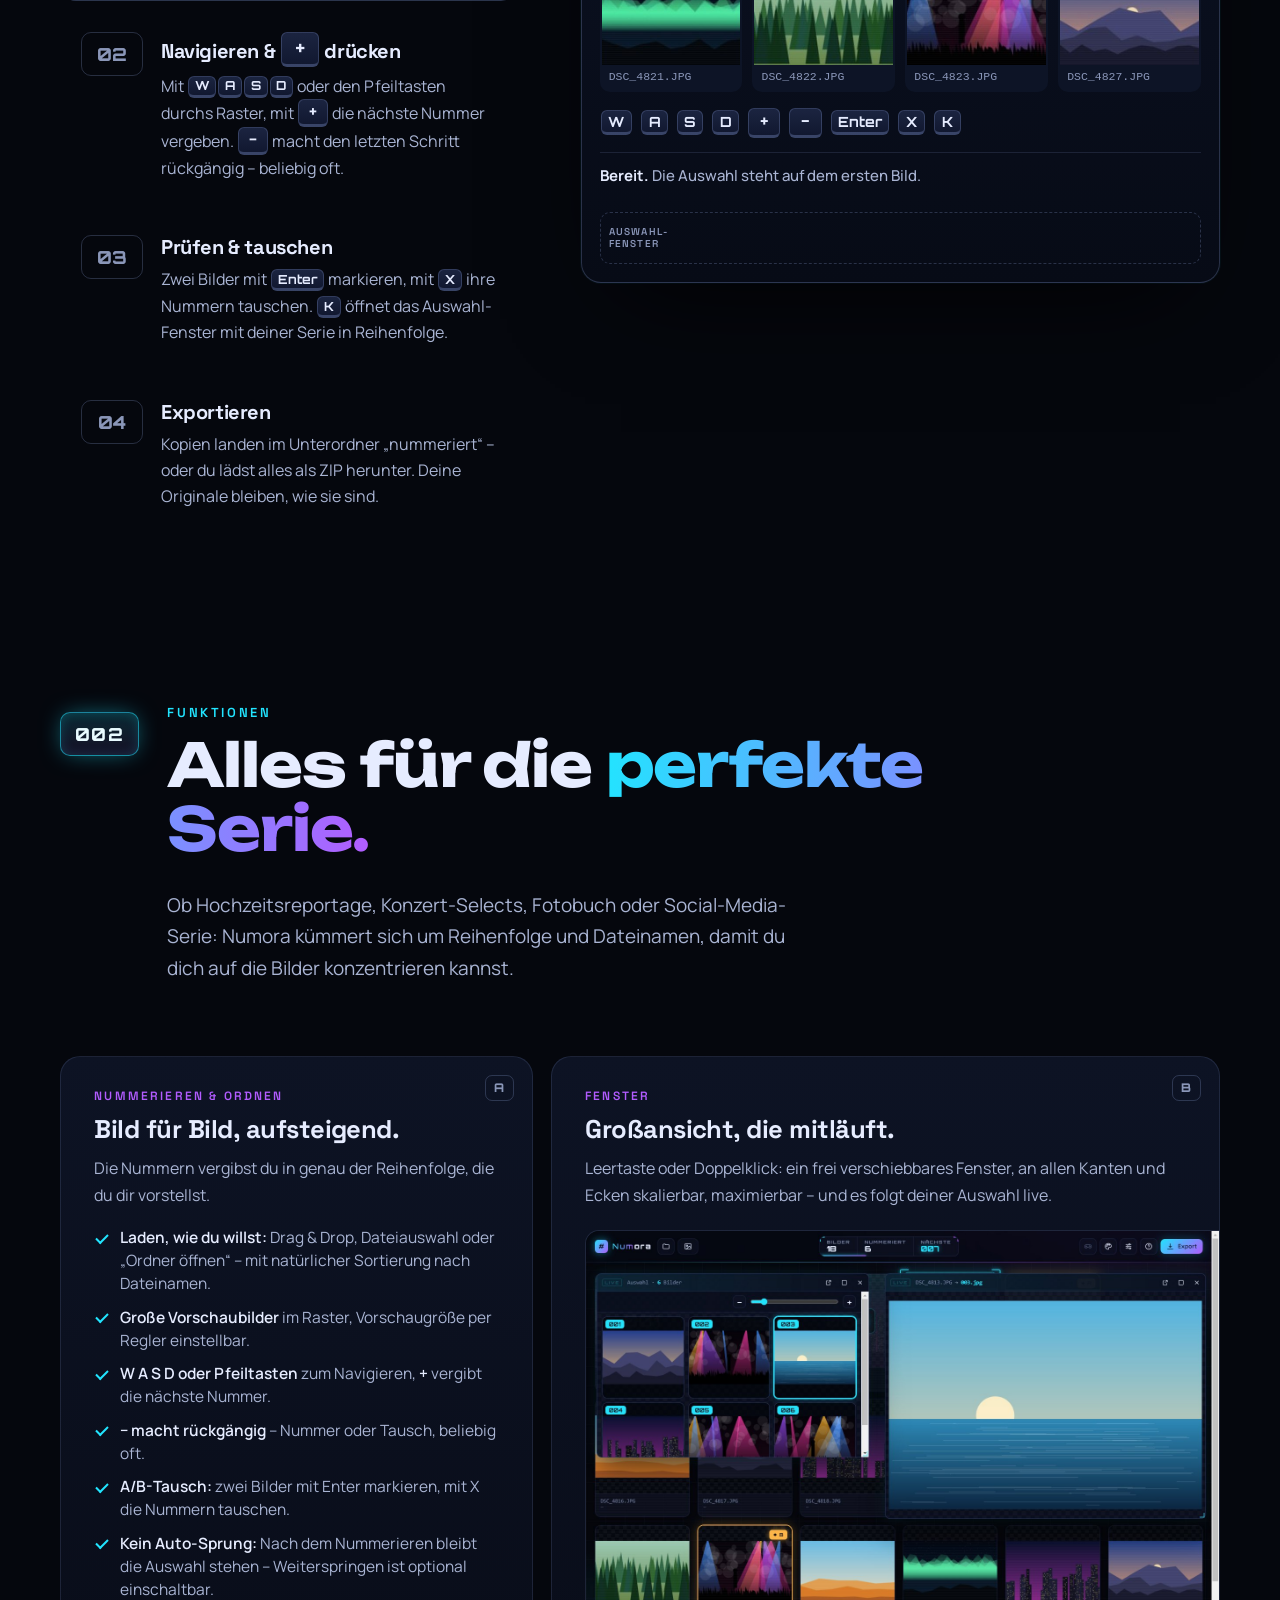
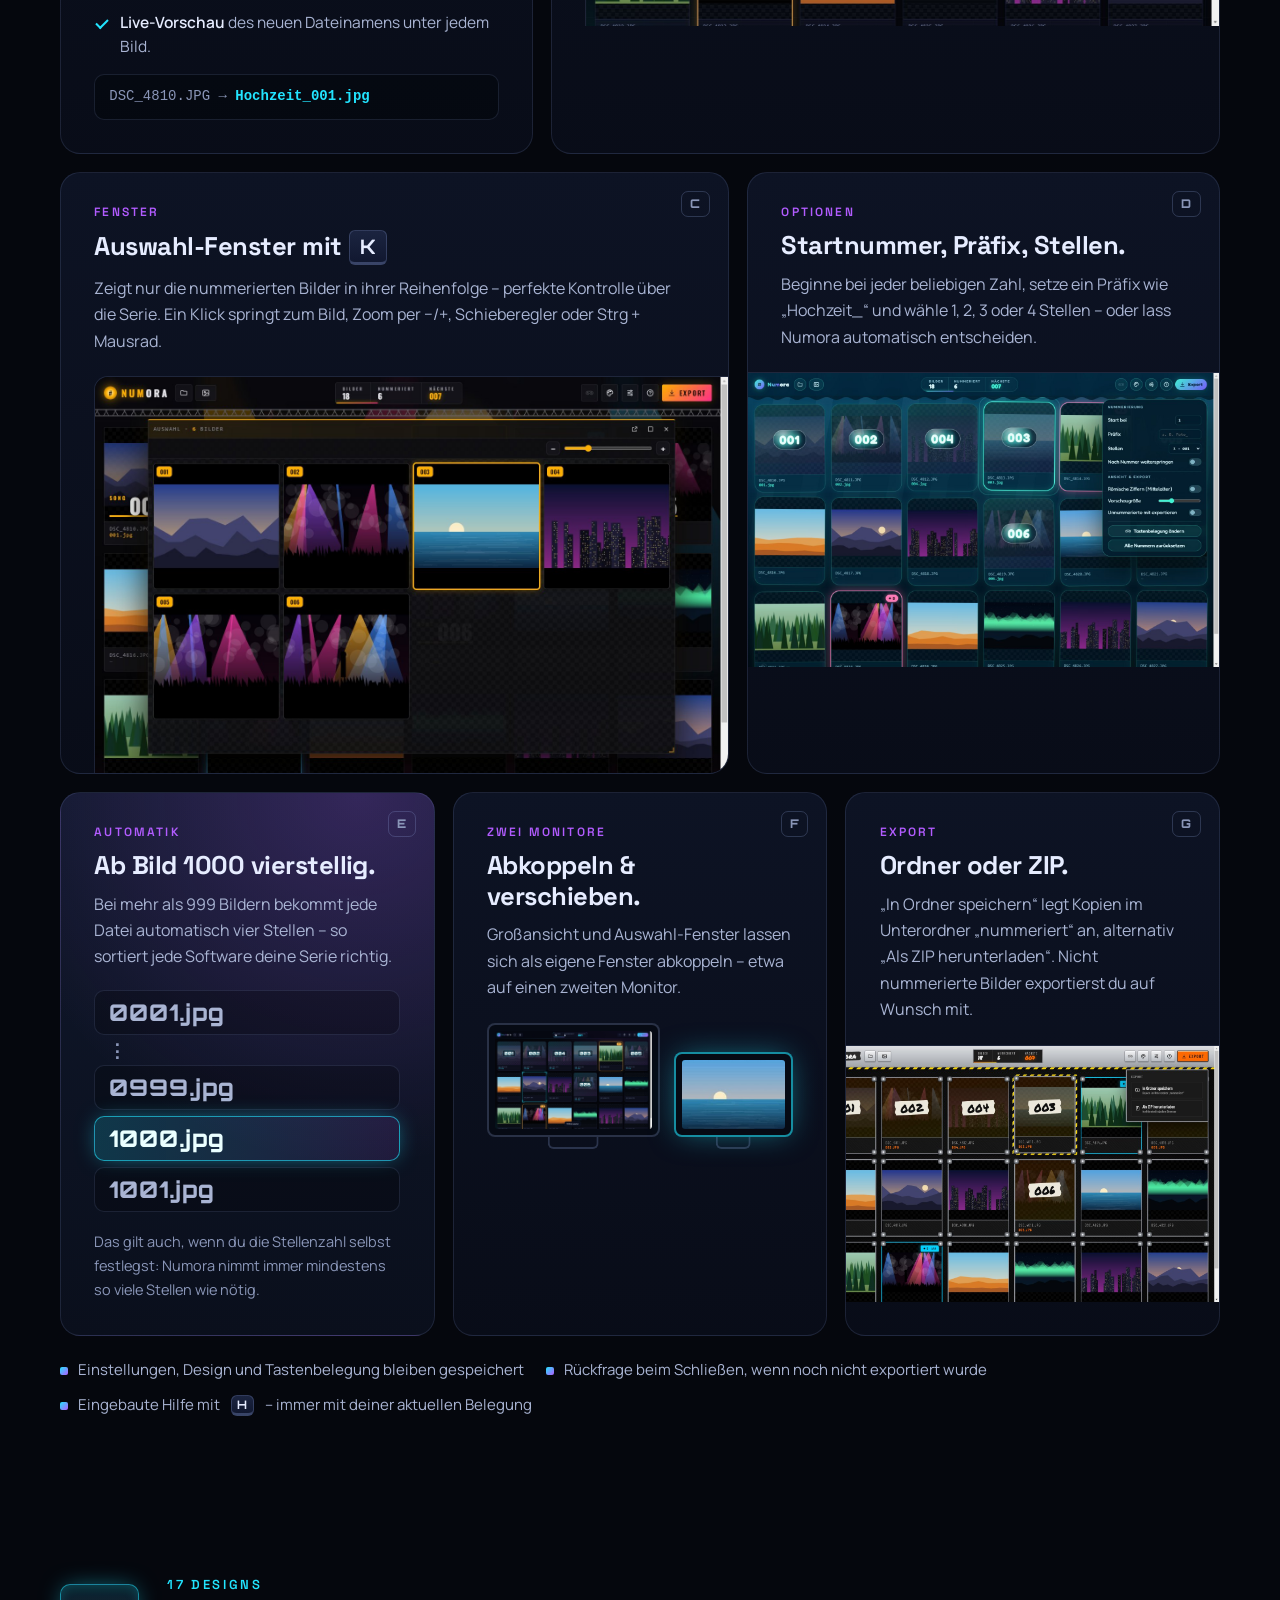
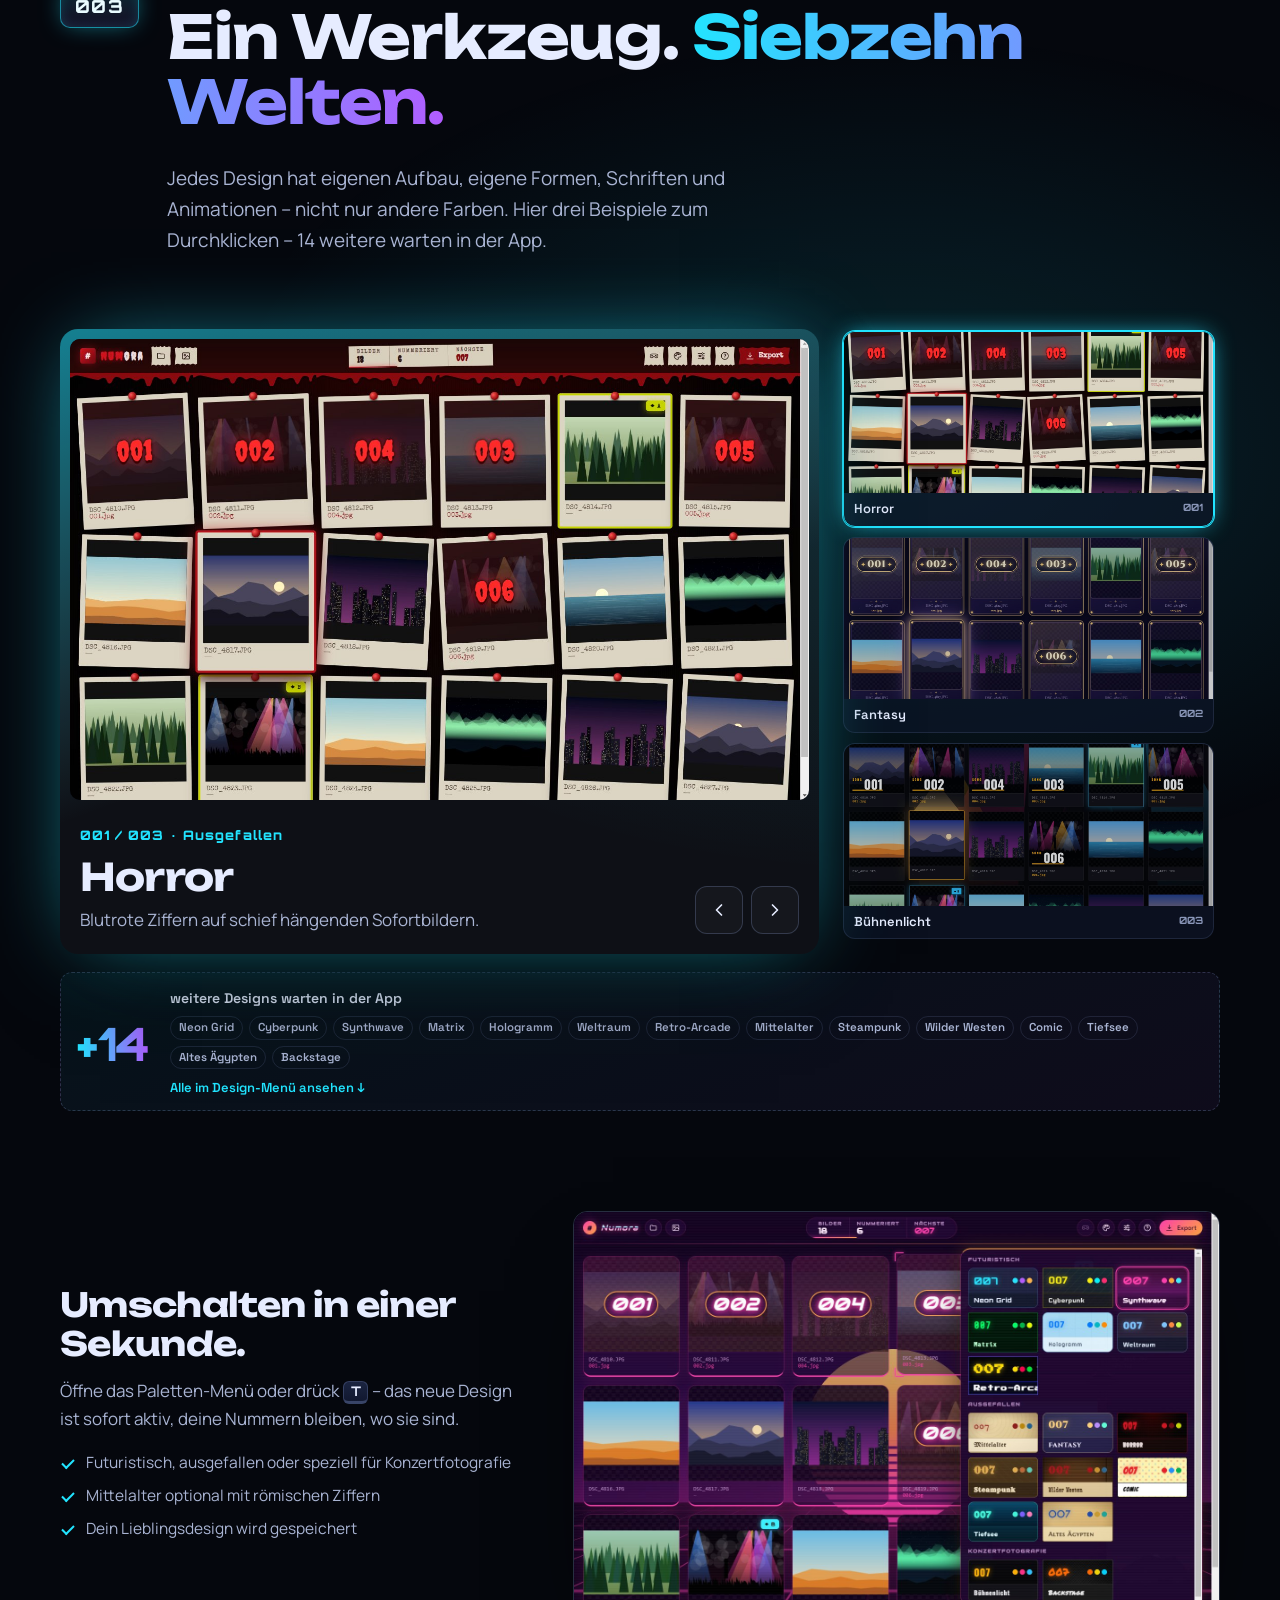
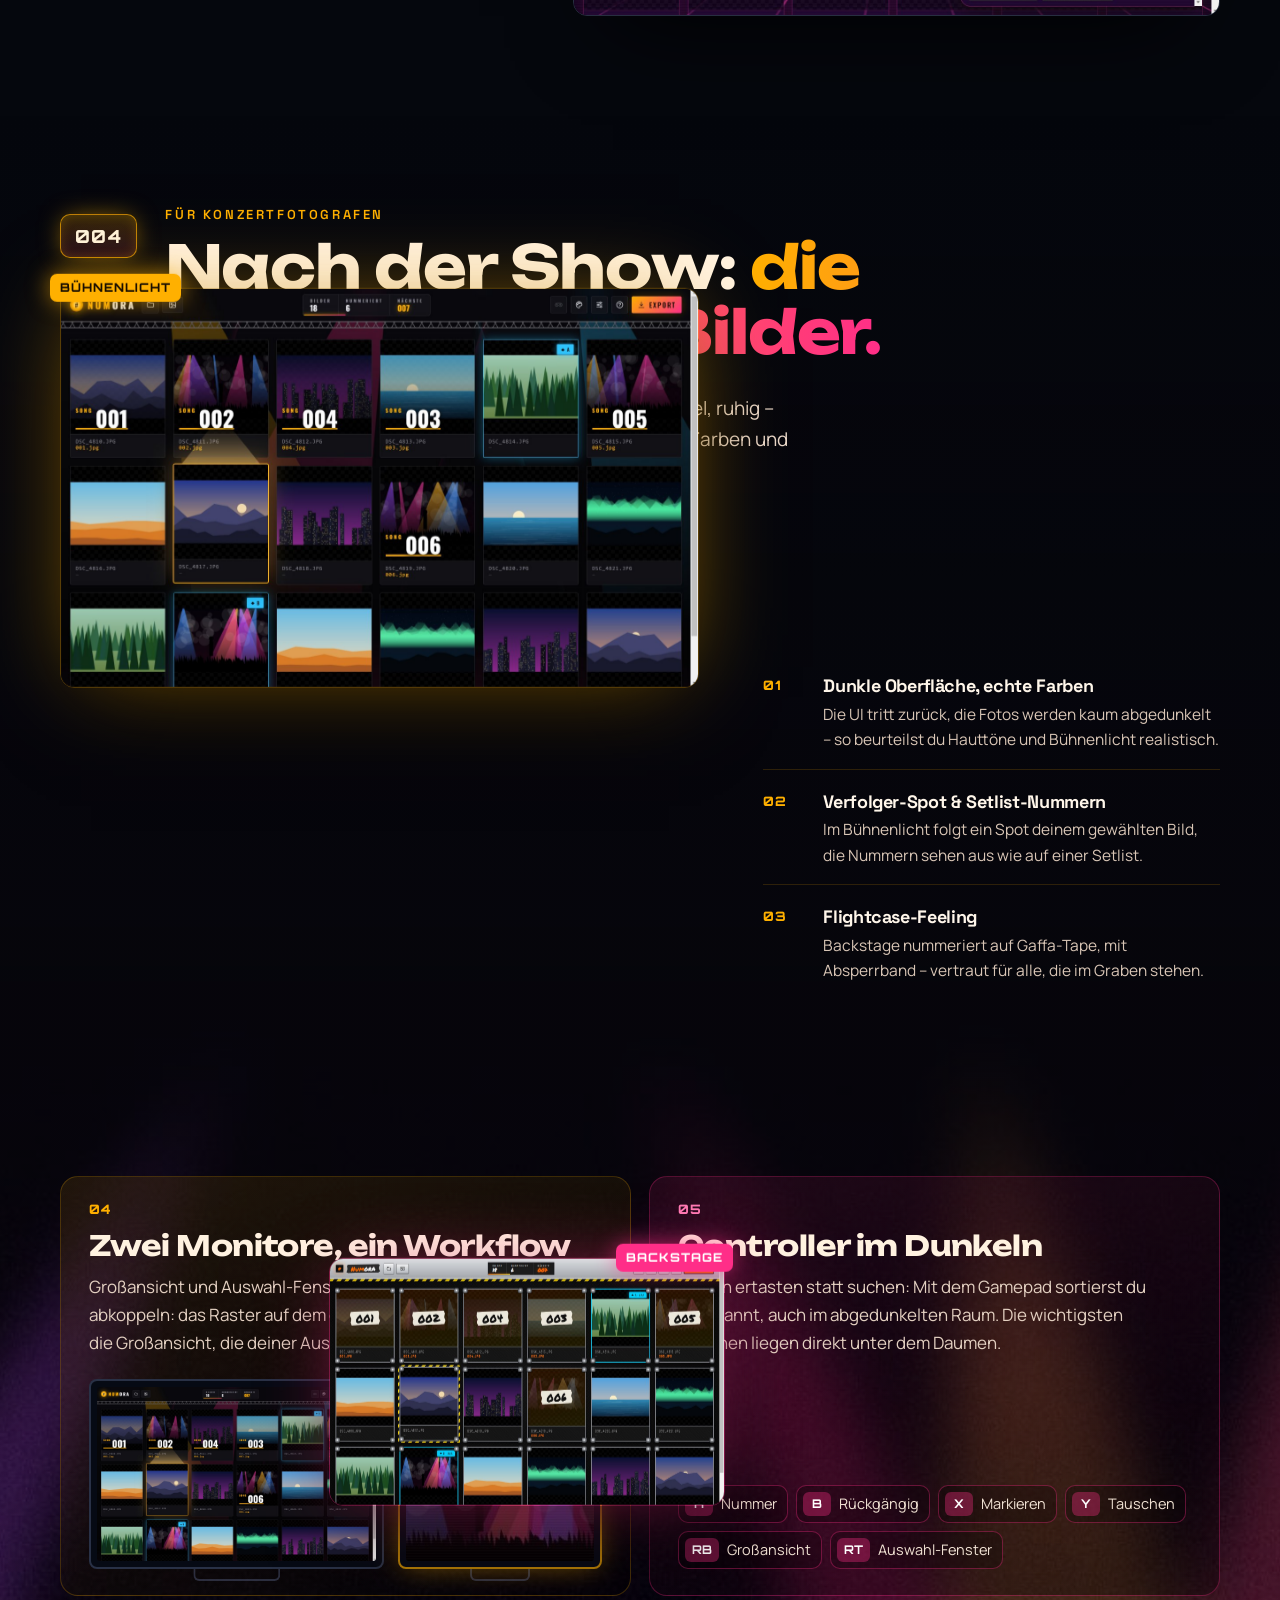
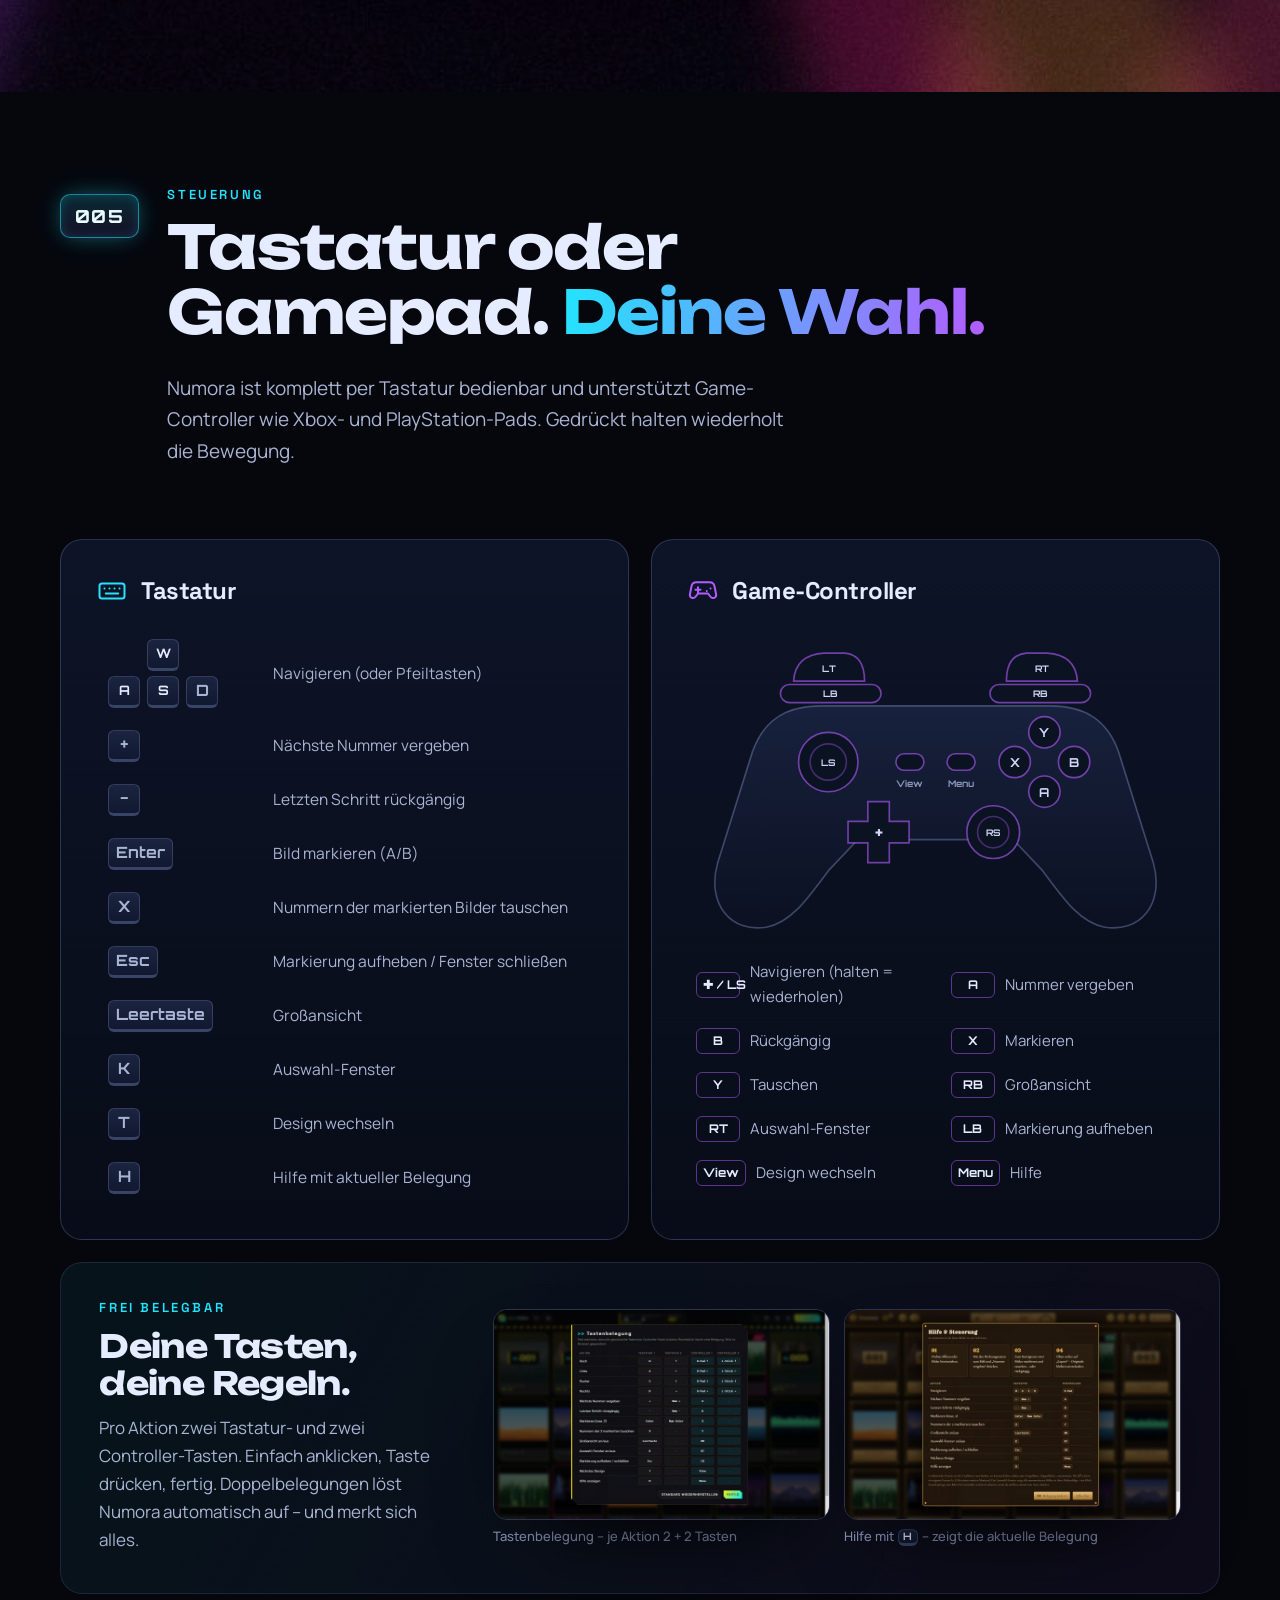
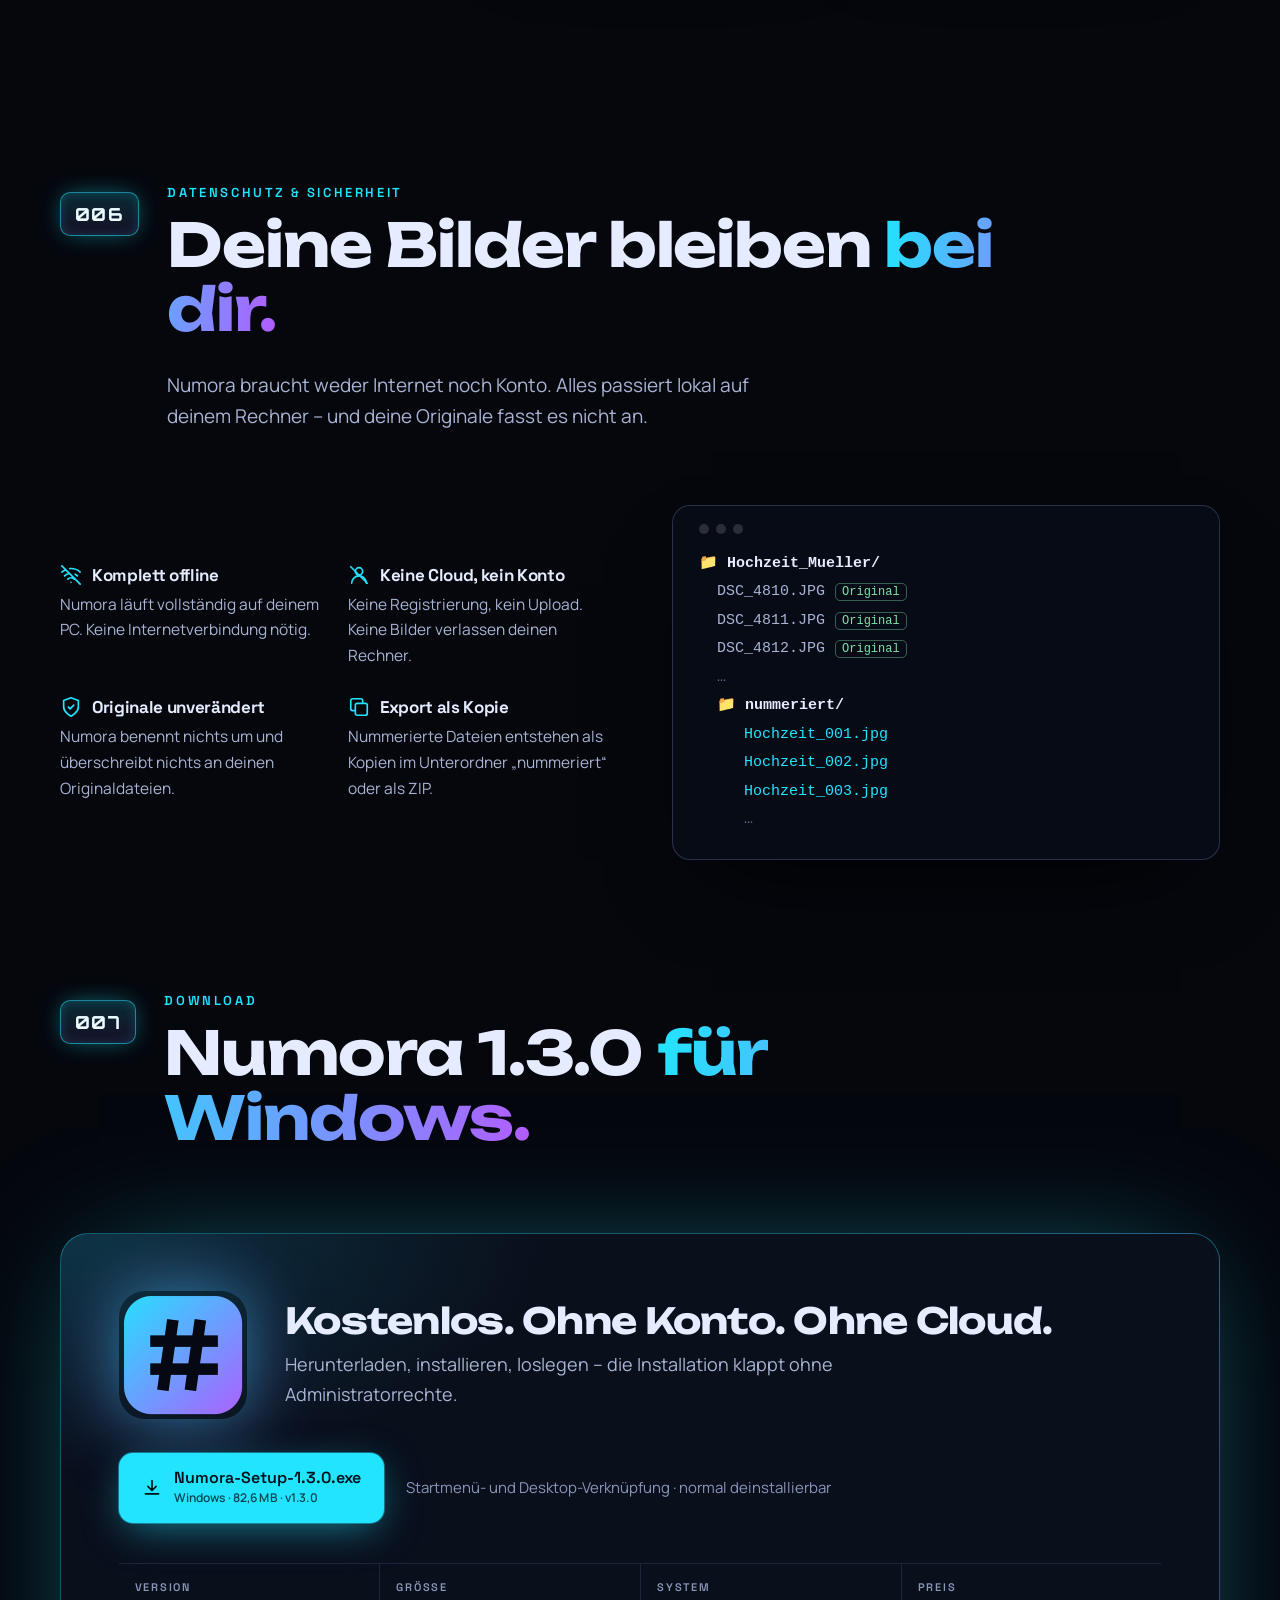
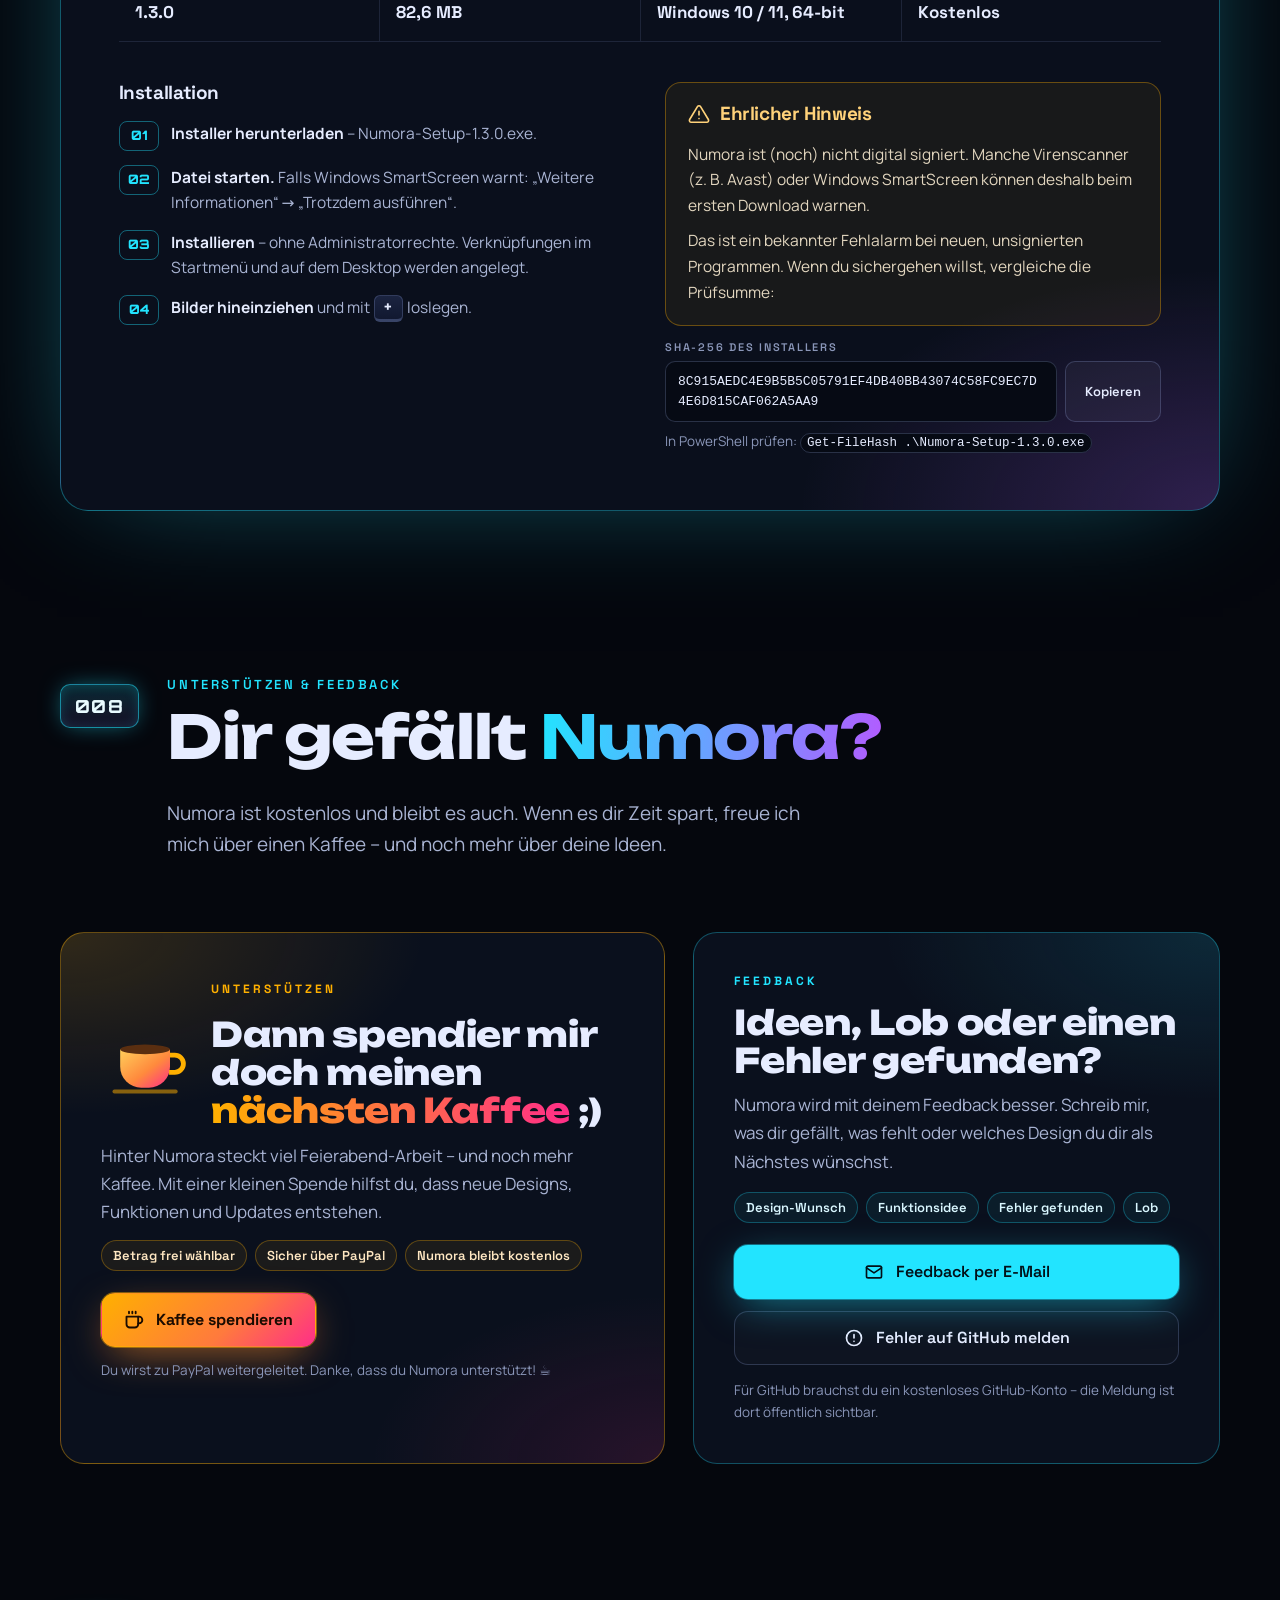
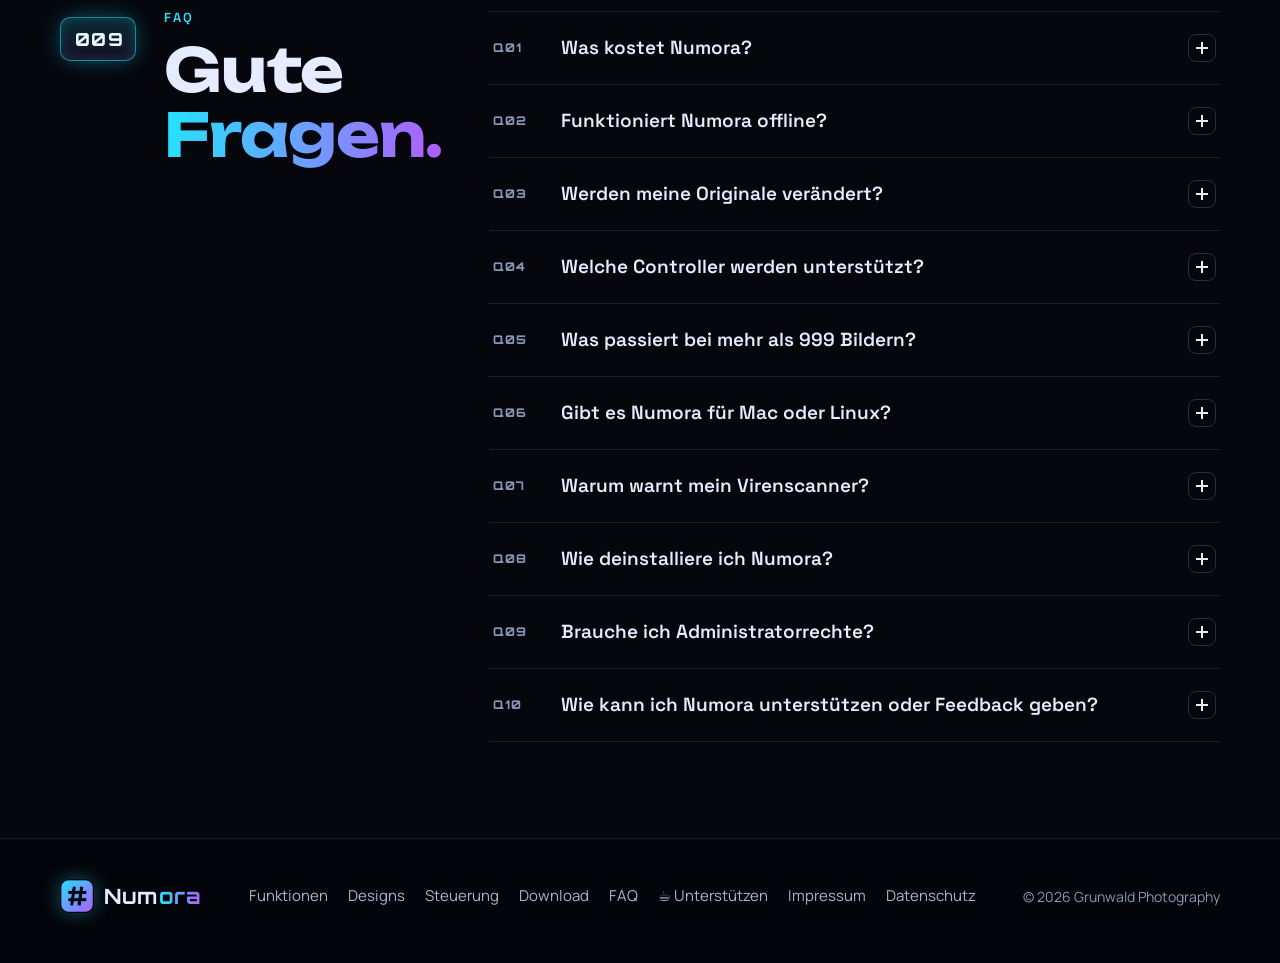
==== commit 0188c806: "Website auf Numora 1.3.0 umgestellt (Download, Version, Prüfsumme) Co-Authored-By: Claude Opus 5.5 <" ====
--- a/index.html
+++ b/index.html
@@ -530,7 +530,7 @@
       <div>Abschnitt<b id="c-cur">000</b></div>
       <div class="nx">Nächste<b id="c-next">001</b></div>
     </div>
-    <a class="btn btn-dl" href="https://github.com/khoron-ip/numora/releases/download/v1.2.0/Numora-Setup-1.2.0.exe" download aria-label="Kostenlos herunterladen">
+    <a class="btn btn-dl" href="https://github.com/khoron-ip/numora/releases/download/v1.3.0/Numora-Setup-1.3.0.exe" download aria-label="Kostenlos herunterladen">
       <svg viewBox="0 0 24 24" fill="none" stroke="currentColor" stroke-width="2" stroke-linecap="round" stroke-linejoin="round" aria-hidden="true"><path d="M12 3v12m0 0-5-5m5 5 5-5M4 19h16"/></svg>
       <span>Kostenlos<span class="t-long"> laden</span></span>
     </a>
@@ -549,7 +549,7 @@
   <div class="beam b2" aria-hidden="true"></div>
   <div class="wrap hero-grid">
     <div>
-      <span class="eyebrow rv"><i>v1.2.0</i> Kostenlos für Windows · offline</span>
+      <span class="eyebrow rv"><i>v1.3.0</i> Kostenlos für Windows · offline</span>
       <h1 class="rv d1">Ordnung in deine Bilder. <span class="l2 grad">Zahl für Zahl.</span></h1>
       <p class="lead rv d2">Bild ansteuern, <kbd class="k sym">+</kbd> drücken, weiter zum nächsten. Numora bringt viele Fotos per Tastatur oder Game-Controller in deine Reihenfolge – und exportiert sie als <strong>001.jpg, 002.jpg …</strong></p>
       <div class="ticker rv d3" aria-hidden="true">
@@ -561,9 +561,9 @@
         </div></div>
       </div>
       <div class="cta-row rv d4">
-        <a class="btn btn-dl" href="https://github.com/khoron-ip/numora/releases/download/v1.2.0/Numora-Setup-1.2.0.exe" download>
+        <a class="btn btn-dl" href="https://github.com/khoron-ip/numora/releases/download/v1.3.0/Numora-Setup-1.3.0.exe" download>
           <svg viewBox="0 0 24 24" fill="none" stroke="currentColor" stroke-width="2" stroke-linecap="round" stroke-linejoin="round" aria-hidden="true"><path d="M12 3v12m0 0-5-5m5 5 5-5M4 19h16"/></svg>
-          <span class="lbl">Kostenlos herunterladen<span class="meta">Windows · 82,6 MB · v1.2.0</span></span>
+          <span class="lbl">Kostenlos herunterladen<span class="meta">Windows · 82,6 MB · v1.3.0</span></span>
         </a>
         <a class="btn btn-ghost" href="#designs">17 Designs ansehen</a>
       </div>
@@ -935,7 +935,7 @@
   <div class="wrap">
     <header class="sec-head">
       <span class="sec-no" aria-hidden="true">007</span>
-      <div><span class="kicker">Download</span><h2>Numora 1.2.0 <span class="grad">für Windows.</span></h2></div>
+      <div><span class="kicker">Download</span><h2>Numora 1.3.0 <span class="grad">für Windows.</span></h2></div>
     </header>
     <div class="dl-card rv">
       <div class="dl-top">
@@ -946,14 +946,14 @@
         </div>
       </div>
       <div class="dl-act">
-        <a class="btn btn-dl" href="https://github.com/khoron-ip/numora/releases/download/v1.2.0/Numora-Setup-1.2.0.exe" download>
+        <a class="btn btn-dl" href="https://github.com/khoron-ip/numora/releases/download/v1.3.0/Numora-Setup-1.3.0.exe" download>
           <svg viewBox="0 0 24 24" fill="none" stroke="currentColor" stroke-width="2" stroke-linecap="round" stroke-linejoin="round" aria-hidden="true"><path d="M12 3v12m0 0-5-5m5 5 5-5M4 19h16"/></svg>
-          <span class="lbl">Numora-Setup-1.2.0.exe<span class="meta">Windows · 82,6 MB · v1.2.0</span></span>
+          <span class="lbl">Numora-Setup-1.3.0.exe<span class="meta">Windows · 82,6 MB · v1.3.0</span></span>
         </a>
         <span style="color:var(--mute);font-size:15px">Startmenü- und Desktop-Verknüpfung · normal deinstallierbar</span>
       </div>
       <dl class="facts">
-        <div><dt>Version</dt><dd>1.2.0</dd></div>
+        <div><dt>Version</dt><dd>1.3.0</dd></div>
         <div><dt>Größe</dt><dd>82,6 MB</dd></div>
         <div><dt>System</dt><dd>Windows 10 / 11, 64-bit</dd></div>
         <div><dt>Preis</dt><dd>Kostenlos</dd></div>
@@ -962,7 +962,7 @@
         <div>
           <h3>Installation</h3>
           <ol class="inst">
-            <li><span><strong>Installer herunterladen</strong> – Numora-Setup-1.2.0.exe.</span></li>
+            <li><span><strong>Installer herunterladen</strong> – Numora-Setup-1.3.0.exe.</span></li>
             <li><span><strong>Datei starten.</strong> Falls Windows SmartScreen warnt: „Weitere Informationen“ → „Trotzdem ausführen“.</span></li>
             <li><span><strong>Installieren</strong> – ohne Administratorrechte. Verknüpfungen im Startmenü und auf dem Desktop werden angelegt.</span></li>
             <li><span><strong>Bilder hineinziehen</strong> und mit <span class="k sym">+</span> loslegen.</span></li>
@@ -977,10 +977,10 @@
           <div class="hash">
             <label for="sha">SHA-256 des Installers</label>
             <div class="hash-row">
-              <code id="sha">F508B4101E99DCFFF066B3BC64301B6DF89D40503D459F2EE002CF96739C9A9F</code>
+              <code id="sha">8C915AEDC4E9B5B5C05791EF4DB40BB43074C58FC9EC7D4E6D815CAF062A5AA9</code>
               <button class="copy" type="button" id="copyBtn">Kopieren</button>
             </div>
-            <small>In PowerShell prüfen: <code>Get-FileHash .\Numora-Setup-1.2.0.exe</code></small>
+            <small>In PowerShell prüfen: <code>Get-FileHash .\Numora-Setup-1.3.0.exe</code></small>
           </div>
         </div>
       </div>
@@ -1056,7 +1056,7 @@
         <p>Numora wird mit deinem Feedback besser. Schreib mir, was dir gefällt, was fehlt oder welches Design du dir als Nächstes wünschst.</p>
         <div class="fb-chips"><span>Design-Wunsch</span><span>Funktionsidee</span><span>Fehler gefunden</span><span>Lob</span></div>
         <div class="acts">
-          <a class="btn btn-dl" href="mailto:grunwald_photography@gmx.de?subject=Numora%20Feedback%20(v1.2.0)&amp;body=Hallo%20Stephan%2C%0D%0A%0D%0Amein%20Feedback%20zu%20Numora%3A%0D%0A%0D%0A%0D%0A---%0D%0ANumora-Version%3A%201.2.0%0D%0AWindows-Version%3A%20">
+          <a class="btn btn-dl" href="mailto:grunwald_photography@gmx.de?subject=Numora%20Feedback%20(v1.3.0)&amp;body=Hallo%20Stephan%2C%0D%0A%0D%0Amein%20Feedback%20zu%20Numora%3A%0D%0A%0D%0A%0D%0A---%0D%0ANumora-Version%3A%201.3.0%0D%0AWindows-Version%3A%20">
             <svg viewBox="0 0 24 24" fill="none" stroke="currentColor" stroke-width="2" stroke-linecap="round" stroke-linejoin="round" aria-hidden="true"><rect x="3" y="5" width="18" height="14" rx="2"/><path d="m3 7 9 6 9-6"/></svg>
             Feedback per E-Mail
           </a>
